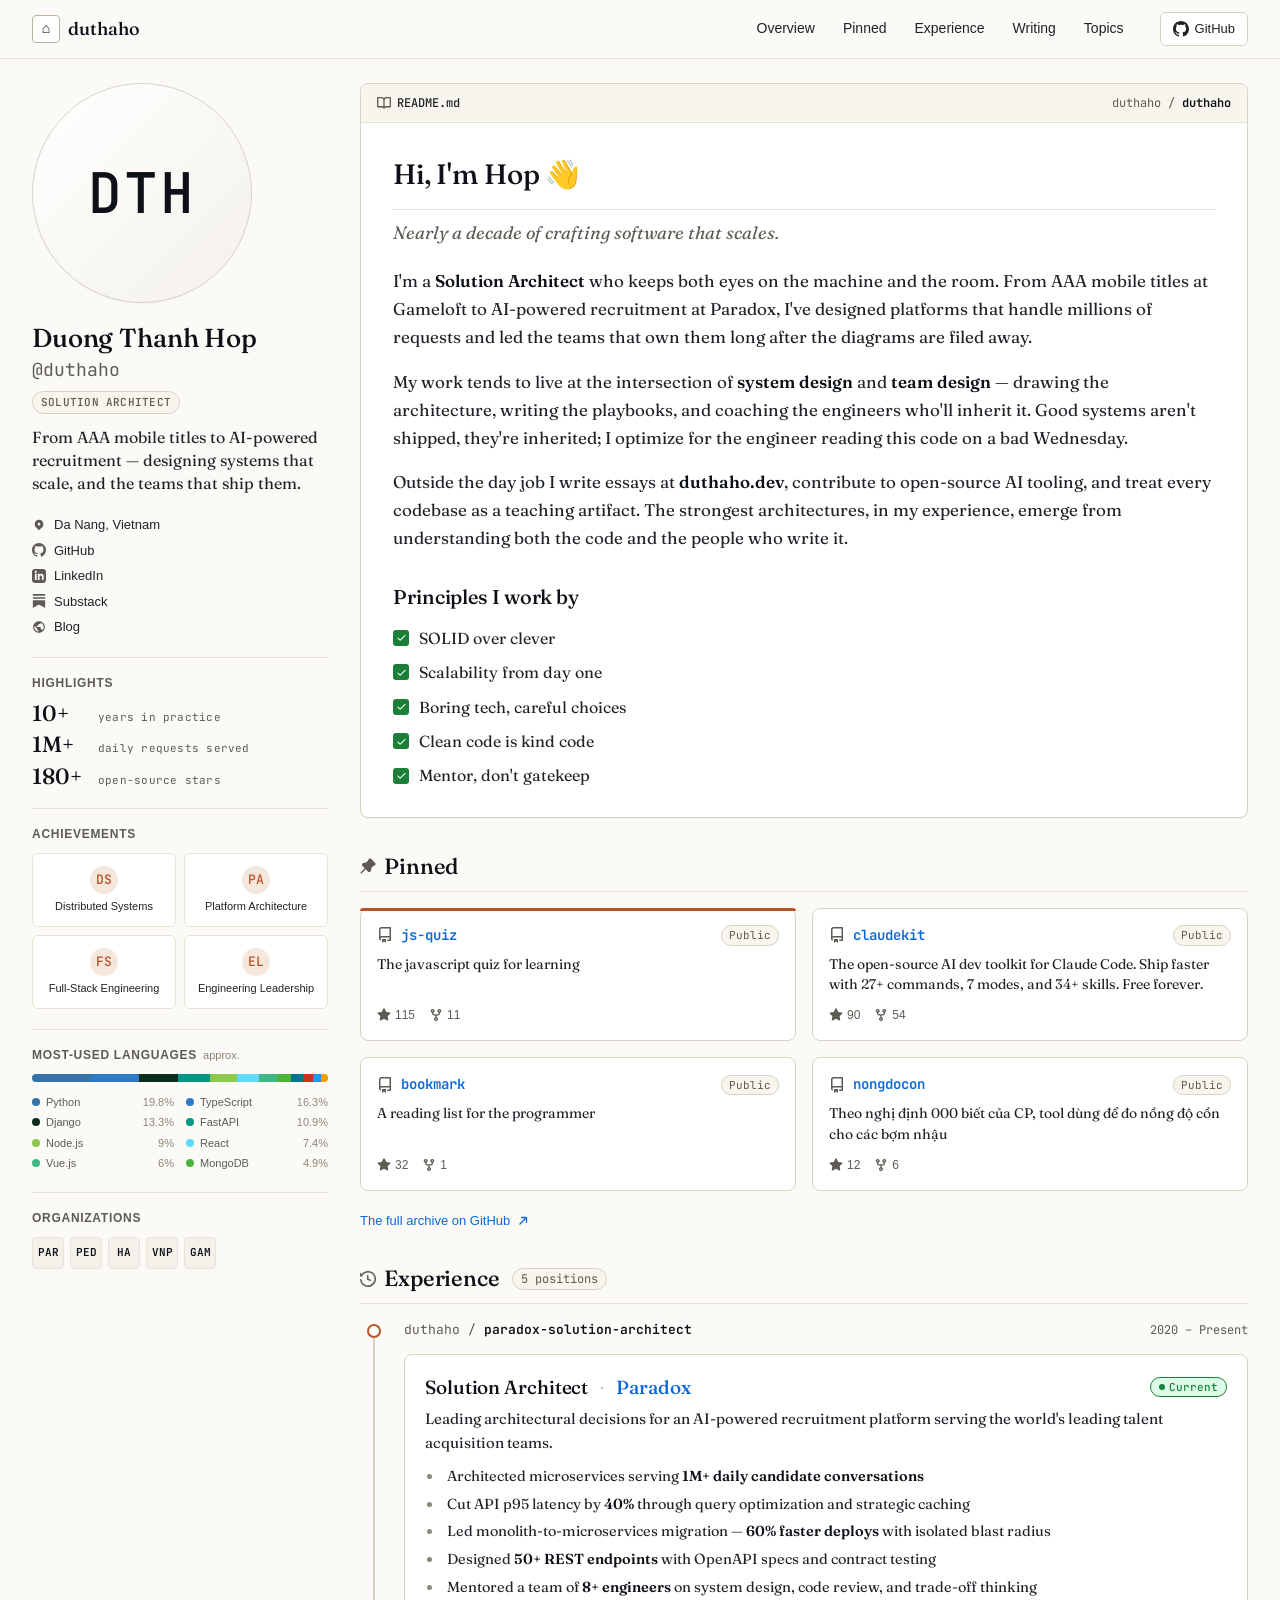
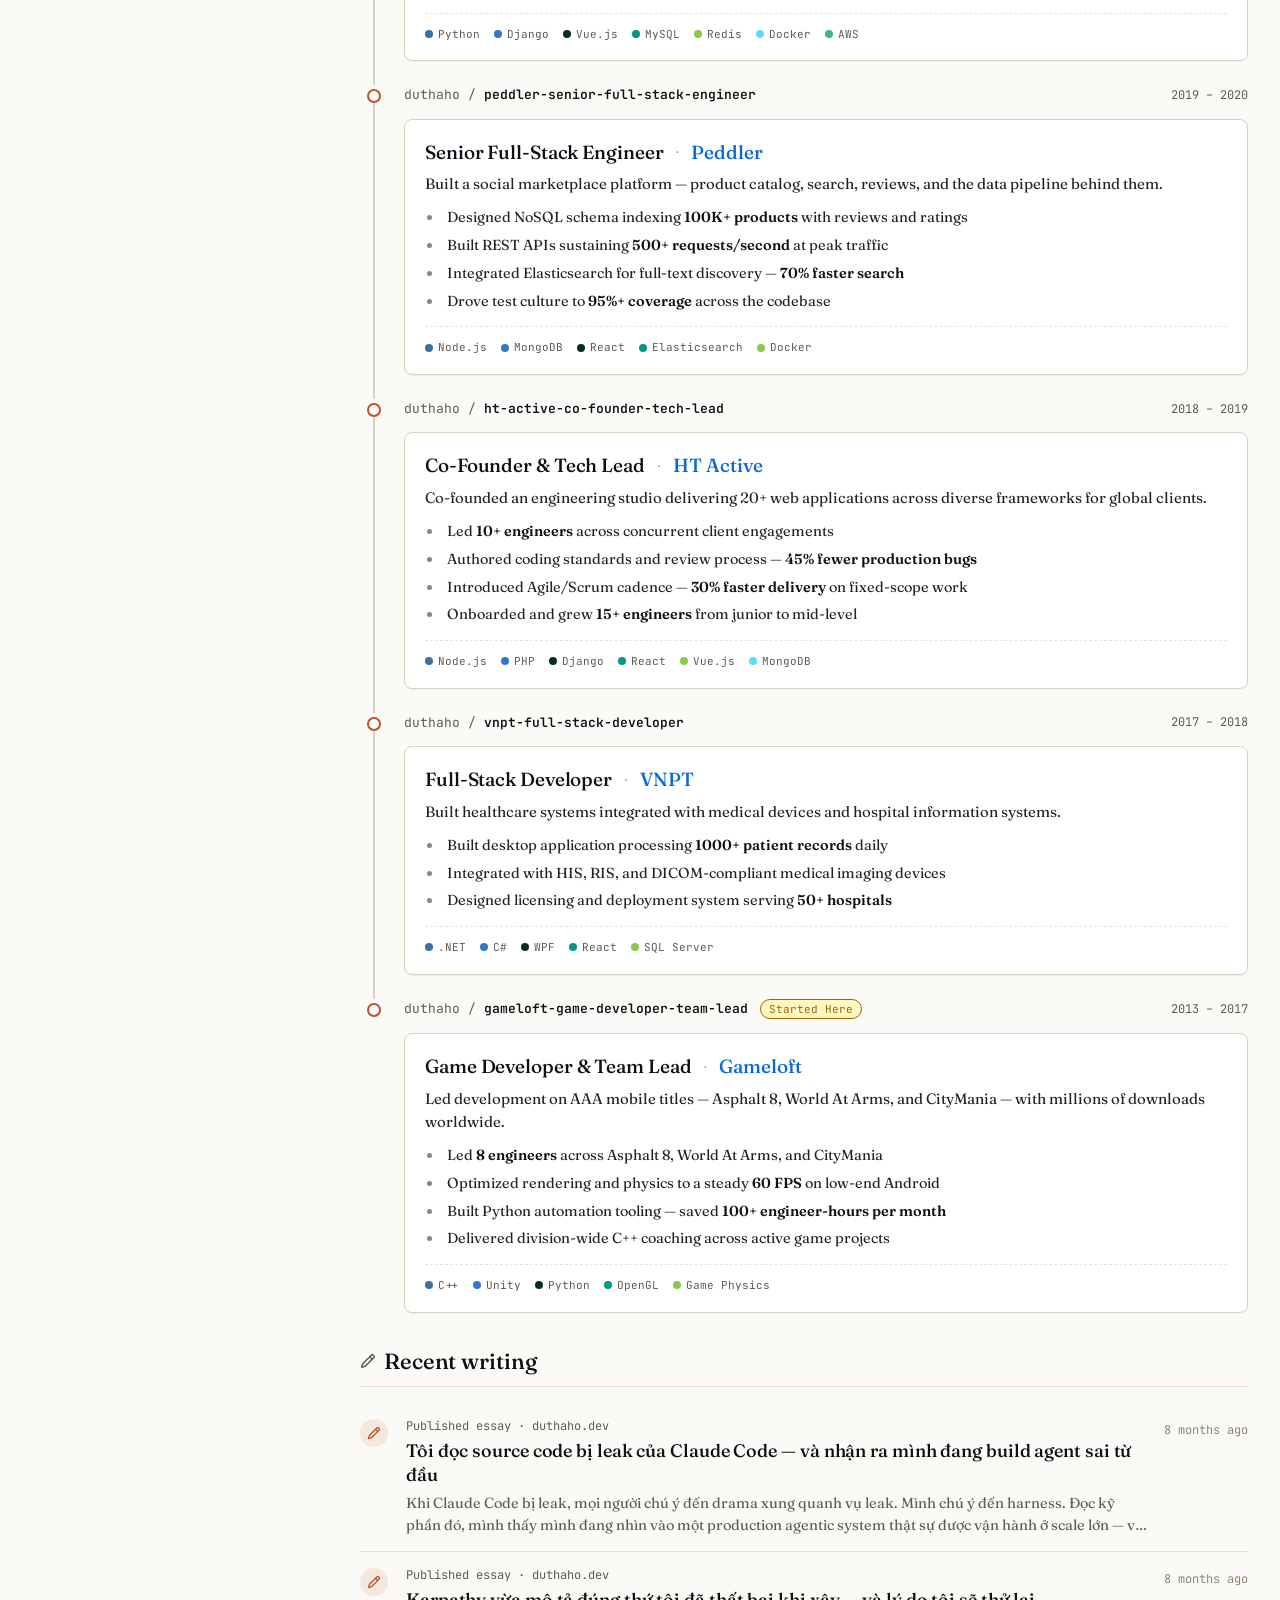
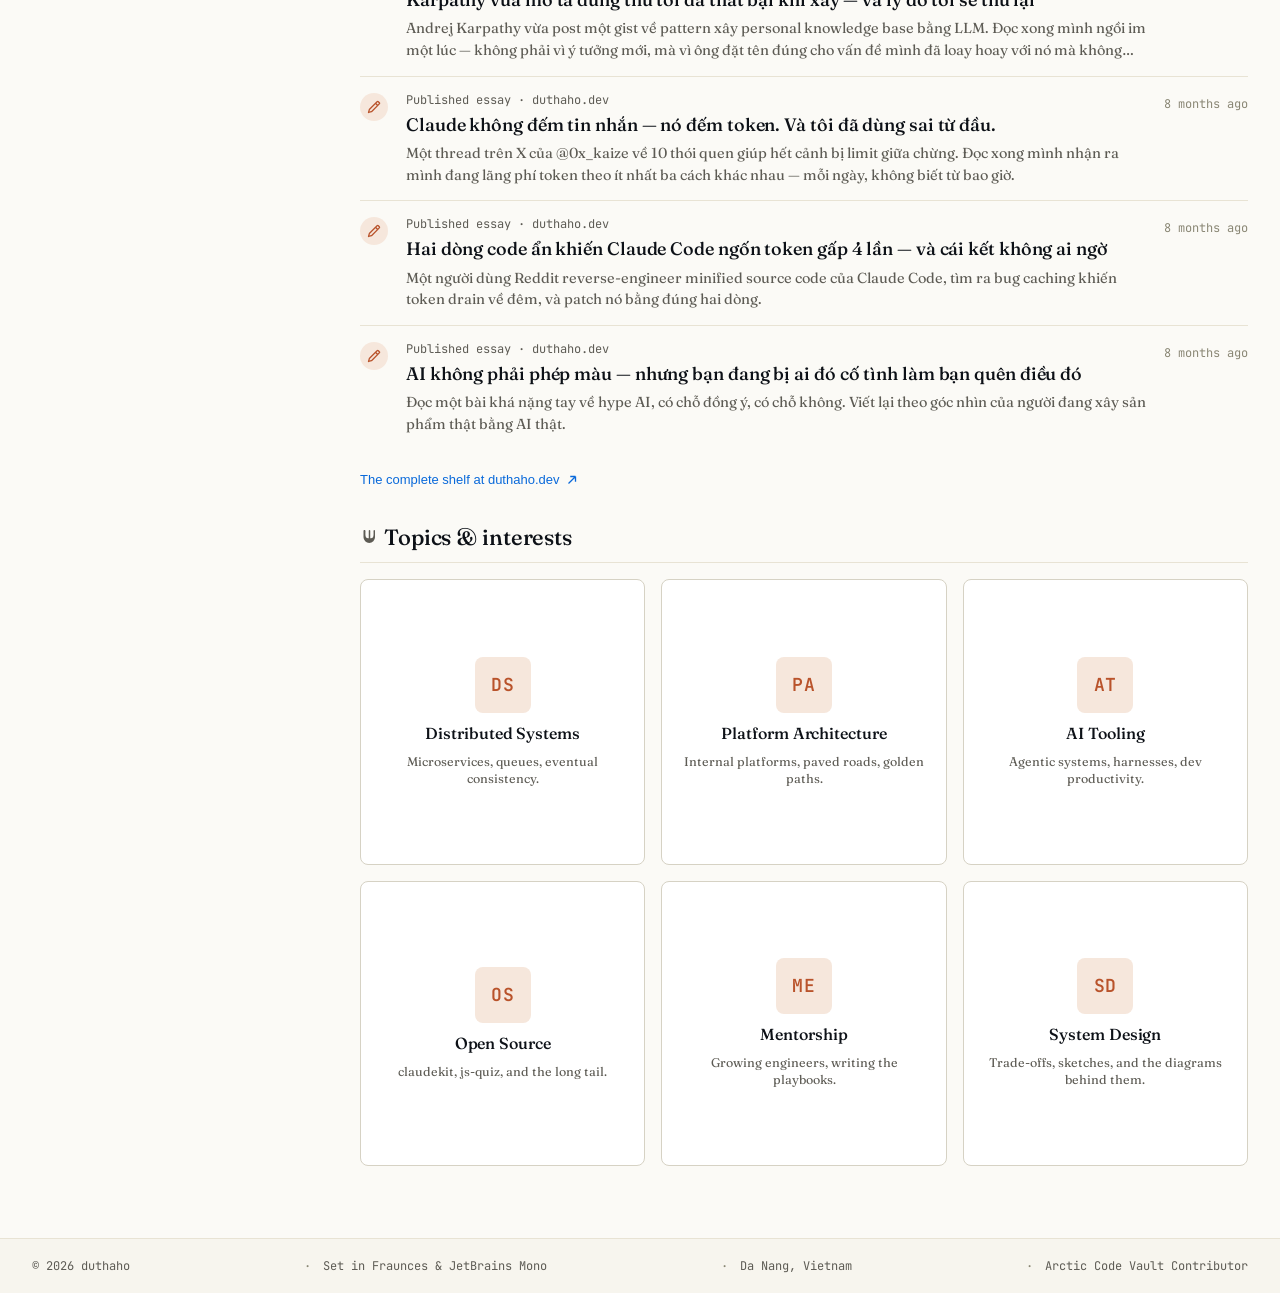
==== index.html @ 47845315 "Refactor code structure for improved readability and maintainability" ====
<!DOCTYPE html>
<html lang="en">
<head>
    <meta charset="utf-8">
    <meta name="viewport" content="width=device-width, initial-scale=1.0">
    <title>duthaho — Solution Architect</title>
    <meta name="description" content="Duong Thanh Hop (@duthaho) — Solution Architect. From AAA mobile titles at Gameloft to AI-powered recruitment at Paradox.">
    <link href="favicon.ico" rel="icon">
    <link rel="stylesheet" href="styles.css">
    <link rel="preconnect" href="https://fonts.googleapis.com">
    <link rel="preconnect" href="https://fonts.gstatic.com" crossorigin>
    <link href="https://fonts.googleapis.com/css2?family=Fraunces:ital,opsz,wght,SOFT@0,9..144,300..900,0..100;1,9..144,300..900,0..100&family=JetBrains+Mono:wght@300;400;500;600&display=swap" rel="stylesheet">
</head>
<body>
    <!-- Skeleton loader -->
    <div id="loading" class="skeleton-loader" aria-hidden="true">
        <div class="skeleton-loader__sidebar">
            <div class="skeleton skeleton--avatar"></div>
            <div class="skeleton skeleton--name"></div>
            <div class="skeleton skeleton--handle"></div>
            <div class="skeleton skeleton--line"></div>
            <div class="skeleton skeleton--line"></div>
            <div class="skeleton skeleton--block"></div>
        </div>
        <div class="skeleton-loader__main">
            <div class="skeleton skeleton--card"></div>
            <div class="skeleton skeleton--grid"></div>
        </div>
    </div>

    <!-- Sticky header -->
    <header class="appbar">
        <div class="appbar__inner">
            <a href="#" class="appbar__brand">
                <span class="appbar__brand-mark">⌂</span>
                <span class="appbar__brand-name">duthaho</span>
            </a>
            <nav class="appbar__nav" aria-label="Primary">
                <a href="#readme">Overview</a>
                <a href="#pinned">Pinned</a>
                <a href="#experience">Experience</a>
                <a href="#writing">Writing</a>
                <a href="#topics">Topics</a>
            </nav>
            <a href="https://github.com/duthaho" target="_blank" rel="noopener" class="appbar__cta">
                <svg viewBox="0 0 24 24" width="16" height="16" aria-hidden="true"><use href="#icon-github"/></svg>
                <span>GitHub</span>
            </a>
        </div>
    </header>

    <!-- Profile layout: sidebar + main -->
    <div class="profile">

        <!-- =========== SIDEBAR =========== -->
        <aside class="profile-sidebar">
            <div class="profile-sidebar__inner">

                <!-- Avatar -->
                <div class="avatar" aria-hidden="true">
                    <span class="avatar__mark">DTH</span>
                </div>

                <!-- Identity -->
                <div class="identity">
                    <h1 class="identity__name" id="identity-name"></h1>
                    <p class="identity__handle" id="identity-handle"></p>
                    <p class="identity__title" id="identity-title"></p>
                    <p class="identity__bio" id="identity-bio"></p>
                </div>

                <!-- Contact list -->
                <ul class="contact" id="sidebar-contact"></ul>

                <!-- Highlights -->
                <section class="sidebar-block">
                    <h2 class="sidebar-block__title">Highlights</h2>
                    <ul class="highlights" id="sidebar-stats"></ul>
                </section>

                <!-- Achievements -->
                <section class="sidebar-block">
                    <h2 class="sidebar-block__title">Achievements</h2>
                    <ul class="achievements" id="sidebar-achievements"></ul>
                </section>

                <!-- Most-used languages -->
                <section class="sidebar-block">
                    <h2 class="sidebar-block__title">Most-used languages <span class="sidebar-block__hint">approx.</span></h2>
                    <div class="lang-bar" id="sidebar-languages"></div>
                </section>

                <!-- Organizations -->
                <section class="sidebar-block">
                    <h2 class="sidebar-block__title">Organizations</h2>
                    <ul class="orgs" id="sidebar-orgs"></ul>
                </section>

            </div>
        </aside>

        <!-- =========== MAIN =========== -->
        <main class="profile-main">

            <!-- Profile README -->
            <section class="readme-card" id="readme">
                <header class="readme-card__head">
                    <span class="readme-card__chip">
                        <svg viewBox="0 0 16 16" width="14" height="14" aria-hidden="true"><use href="#icon-book"/></svg>
                        README.md
                    </span>
                    <span class="readme-card__path">duthaho / <strong>duthaho</strong></span>
                </header>
                <article class="readme-card__body" id="readme-body"></article>
            </section>

            <!-- Pinned -->
            <section class="section" id="pinned">
                <header class="section__head">
                    <h2 class="section__title">
                        <svg viewBox="0 0 16 16" width="16" height="16" aria-hidden="true" class="section__title-glyph"><use href="#icon-pin"/></svg>
                        Pinned
                    </h2>
                </header>
                <div class="pinned-grid" id="pinned-grid"></div>
                <a href="https://github.com/duthaho?tab=repositories" target="_blank" rel="noopener" class="section__more">
                    The full archive on GitHub
                    <svg viewBox="0 0 16 16" width="14" height="14" aria-hidden="true" fill="none" stroke="currentColor" stroke-width="1.5"><path d="M4 12L12 4M12 4H6M12 4V10"/></svg>
                </a>
            </section>

            <!-- Experience -->
            <section class="section" id="experience">
                <header class="section__head">
                    <h2 class="section__title">
                        <svg viewBox="0 0 16 16" width="16" height="16" aria-hidden="true" class="section__title-glyph"><use href="#icon-history"/></svg>
                        Experience
                    </h2>
                    <span class="section__count" id="experience-count"></span>
                </header>
                <ol class="feed" id="experience-feed"></ol>
            </section>

            <!-- Recent writing -->
            <section class="section" id="writing">
                <header class="section__head">
                    <h2 class="section__title">
                        <svg viewBox="0 0 16 16" width="16" height="16" aria-hidden="true" class="section__title-glyph"><use href="#icon-pencil"/></svg>
                        Recent writing
                    </h2>
                </header>
                <ol class="writing-feed" id="writing-feed"></ol>
                <a href="https://duthaho.dev/" target="_blank" rel="noopener" class="section__more">
                    The complete shelf at duthaho.dev
                    <svg viewBox="0 0 16 16" width="14" height="14" aria-hidden="true" fill="none" stroke="currentColor" stroke-width="1.5"><path d="M4 12L12 4M12 4H6M12 4V10"/></svg>
                </a>
            </section>

            <!-- Topics & interests -->
            <section class="section" id="topics">
                <header class="section__head">
                    <h2 class="section__title">
                        <svg viewBox="0 0 16 16" width="16" height="16" aria-hidden="true" class="section__title-glyph"><use href="#icon-leaf"/></svg>
                        Topics &amp; interests
                    </h2>
                </header>
                <div class="topics-grid" id="topics-grid"></div>
            </section>

        </main>
    </div>

    <!-- Footer -->
    <footer class="page-foot">
        <div class="page-foot__inner" id="page-foot"></div>
    </footer>

    <!-- SVG icon set -->
    <svg xmlns="http://www.w3.org/2000/svg" style="display:none">
        <symbol id="icon-github" viewBox="0 0 24 24"><path fill="currentColor" d="M12 0c-6.626 0-12 5.373-12 12 0 5.302 3.438 9.8 8.207 11.387.599.111.793-.261.793-.577v-2.234c-3.338.726-4.033-1.416-4.033-1.416-.546-1.387-1.333-1.756-1.333-1.756-1.089-.745.083-.729.083-.729 1.205.084 1.839 1.237 1.839 1.237 1.07 1.834 2.807 1.304 3.492.997.107-.775.418-1.305.762-1.604-2.665-.305-5.467-1.334-5.467-5.931 0-1.311.469-2.381 1.236-3.221-.124-.303-.535-1.524.117-3.176 0 0 1.008-.322 3.301 1.23.957-.266 1.983-.399 3.003-.404 1.02.005 2.047.138 3.006.404 2.291-1.552 3.297-1.23 3.297-1.23.653 1.653.242 2.874.118 3.176.77.84 1.235 1.911 1.235 3.221 0 4.609-2.807 5.624-5.479 5.921.43.372.823 1.102.823 2.222v3.293c0 .319.192.694.801.576 4.765-1.589 8.199-6.086 8.199-11.386 0-6.627-5.373-12-12-12z"/></symbol>
        <symbol id="icon-linkedin" viewBox="0 0 24 24"><path fill="currentColor" d="M19 0h-14c-2.761 0-5 2.239-5 5v14c0 2.761 2.239 5 5 5h14c2.762 0 5-2.239 5-5v-14c0-2.761-2.238-5-5-5zm-11 19h-3v-11h3v11zm-1.5-12.268c-.966 0-1.75-.79-1.75-1.764s.784-1.764 1.75-1.764 1.75.79 1.75 1.764-.783 1.764-1.75 1.764zm13.5 12.268h-3v-5.604c0-3.368-4-3.113-4 0v5.604h-3v-11h3v1.765c1.396-2.586 7-2.777 7 2.476v6.759z"/></symbol>
        <symbol id="icon-substack" viewBox="0 0 24 24"><path fill="currentColor" d="M22.539 8.242H1.46V5.406h21.08v2.836zM1.46 10.812V24L12 18.11 22.54 24V10.812H1.46zM22.54 0H1.46v2.836h21.08V0z"/></symbol>
        <symbol id="icon-globe" viewBox="0 0 24 24"><path fill="currentColor" d="M12 2C6.48 2 2 6.48 2 12s4.48 10 10 10 10-4.48 10-10S17.52 2 12 2zm-1 17.93c-3.95-.49-7-3.85-7-7.93 0-.62.08-1.21.21-1.79L9 15v1c0 1.1.9 2 2 2v1.93zm6.9-2.54c-.26-.81-1-1.39-1.9-1.39h-1v-3c0-.55-.45-1-1-1H8v-2h2c.55 0 1-.45 1-1V7h2c1.1 0 2-.9 2-2v-.41c2.93 1.19 5 4.06 5 7.41 0 2.08-.8 3.97-2.1 5.39z"/></symbol>
        <symbol id="icon-star" viewBox="0 0 16 16"><path fill="currentColor" d="M8 .25a.75.75 0 0 1 .673.418l1.882 3.815 4.21.612a.75.75 0 0 1 .416 1.279l-3.046 2.97.719 4.192a.751.751 0 0 1-1.088.791L8 12.347l-3.766 1.98a.75.75 0 0 1-1.088-.79l.72-4.194L.818 6.374a.75.75 0 0 1 .416-1.28l4.21-.611L7.327.668A.75.75 0 0 1 8 .25Z"/></symbol>
        <symbol id="icon-fork" viewBox="0 0 16 16"><path fill="currentColor" fill-rule="evenodd" d="M5 5.372v.878c0 .414.336.75.75.75h4.5a.75.75 0 0 0 .75-.75v-.878a2.25 2.25 0 1 1 1.5 0v.878a2.25 2.25 0 0 1-2.25 2.25h-1.5v2.128a2.251 2.251 0 1 1-1.5 0V8.5h-1.5A2.25 2.25 0 0 1 3.5 6.25v-.878a2.25 2.25 0 1 1 1.5 0ZM5 3.25a.75.75 0 1 0-1.5 0 .75.75 0 0 0 1.5 0Zm6.75.75a.75.75 0 1 0 0-1.5.75.75 0 0 0 0 1.5Zm-3 8.75a.75.75 0 1 0-1.5 0 .75.75 0 0 0 1.5 0Z"/></symbol>
        <symbol id="icon-repo" viewBox="0 0 16 16"><path fill="currentColor" fill-rule="evenodd" d="M2 2.5A2.5 2.5 0 0 1 4.5 0h8.75a.75.75 0 0 1 .75.75v12.5a.75.75 0 0 1-.75.75h-2.5a.75.75 0 0 1 0-1.5h1.75v-2h-8a1 1 0 0 0-.714 1.7.75.75 0 1 1-1.072 1.05A2.495 2.495 0 0 1 2 11.5Zm10.5-1h-8a1 1 0 0 0-1 1v6.708A2.486 2.486 0 0 1 4.5 9h8ZM5 12.25a.25.25 0 0 1 .25-.25h3.5a.25.25 0 0 1 .25.25v3.25a.25.25 0 0 1-.4.2l-1.45-1.087a.249.249 0 0 0-.3 0L5.4 15.7a.25.25 0 0 1-.4-.2Z"/></symbol>
        <symbol id="icon-book" viewBox="0 0 16 16"><path fill="currentColor" d="M0 1.75A.75.75 0 0 1 .75 1h4.253c1.227 0 2.317.59 3 1.501A3.743 3.743 0 0 1 11.006 1h4.245a.75.75 0 0 1 .75.75v10.5a.75.75 0 0 1-.75.75h-4.507a2.25 2.25 0 0 0-1.591.659l-.622.621a.75.75 0 0 1-1.06 0l-.622-.621A2.25 2.25 0 0 0 5.258 13H.75a.75.75 0 0 1-.75-.75Zm7.251 10.324.004-5.073-.002-2.253A2.25 2.25 0 0 0 5.003 2.5H1.5v9h3.757a3.75 3.75 0 0 1 1.994.574ZM8.755 4.75l-.004 7.322a3.752 3.752 0 0 1 1.992-.572H14.5v-9h-3.495a2.25 2.25 0 0 0-2.25 2.25Z"/></symbol>
        <symbol id="icon-pin" viewBox="0 0 16 16"><path fill="currentColor" d="m11.294.984 3.722 3.722a1.75 1.75 0 0 1-.504 2.826l-1.327.613a3.089 3.089 0 0 0-1.707 2.084l-.584 2.454c-.317 1.332-1.972 1.8-2.94.832L5.75 11.311 1.78 15.28a.749.749 0 1 1-1.06-1.06l3.969-3.97-2.204-2.204c-.968-.968-.5-2.623.832-2.94l2.454-.584a3.089 3.089 0 0 0 2.084-1.707l.613-1.327a1.75 1.75 0 0 1 2.826-.504Z"/></symbol>
        <symbol id="icon-history" viewBox="0 0 16 16"><path fill="currentColor" d="m.427 1.927 1.215 1.215a8.002 8.002 0 1 1-1.6 5.685.75.75 0 1 1 1.493-.154 6.5 6.5 0 1 0 1.18-4.601L2.6 5.098a.25.25 0 0 1-.177.427H.252a.25.25 0 0 1-.25-.25V2.104a.25.25 0 0 1 .427-.177ZM7.75 4a.75.75 0 0 1 .75.75v2.992l2.028.812a.75.75 0 0 1-.557 1.392l-2.5-1A.751.751 0 0 1 7 8.25v-3.5A.75.75 0 0 1 7.75 4Z"/></symbol>
        <symbol id="icon-pencil" viewBox="0 0 16 16"><path fill="currentColor" d="M11.013 1.427a1.75 1.75 0 0 1 2.474 0l1.086 1.086a1.75 1.75 0 0 1 0 2.474l-8.61 8.61c-.21.21-.47.364-.756.445l-3.251.93a.75.75 0 0 1-.927-.928l.929-3.25c.081-.286.235-.547.445-.756l8.61-8.61Zm.176 4.823L9.75 4.81l-6.286 6.287a.253.253 0 0 0-.064.108l-.558 1.953 1.953-.558a.253.253 0 0 0 .108-.064Zm1.238-3.763a.25.25 0 0 0-.354 0L10.811 3.75l1.439 1.44 1.263-1.263a.25.25 0 0 0 0-.354Z"/></symbol>
        <symbol id="icon-leaf" viewBox="0 0 16 16"><path fill="currentColor" d="M14.064 0h.186C14.664 0 15 .336 15 .75v6.5a5.75 5.75 0 0 1-11.5 0V.75c0-.414.336-.75.75-.75h.186c.6 0 1.07.49 1.05 1.075-.066 1.852-.265 5.295.5 6.07.6.6 1.6 1 2.764 1V.75a.75.75 0 0 1 1.5 0V8.145c1.164 0 2.164-.4 2.764-1 .764-.775.566-4.218.5-6.07A1.045 1.045 0 0 1 14.064 0Z"/></symbol>
        <symbol id="icon-pin-loc" viewBox="0 0 16 16"><path fill="currentColor" d="M11.536 3.464a5 5 0 0 1 0 7.072L8 14.07l-3.536-3.535a5 5 0 1 1 7.072-7.072v.001ZM8 8.5a1.5 1.5 0 1 0 0-3 1.5 1.5 0 0 0 0 3Z"/></symbol>
        <symbol id="icon-mail" viewBox="0 0 16 16"><path fill="currentColor" d="M1.75 2h12.5c.966 0 1.75.784 1.75 1.75v8.5A1.75 1.75 0 0 1 14.25 14H1.75A1.75 1.75 0 0 1 0 12.25v-8.5C0 2.784.784 2 1.75 2ZM1.5 12.251c0 .138.112.25.25.25h12.5a.25.25 0 0 0 .25-.25V5.809L8.38 9.397a.75.75 0 0 1-.76 0L1.5 5.809v6.442Zm13-8.181v-.32a.25.25 0 0 0-.25-.25H1.75a.25.25 0 0 0-.25.25v.32L8 7.88Z"/></symbol>
        <symbol id="icon-link" viewBox="0 0 16 16"><path fill="currentColor" d="m7.775 3.275 1.25-1.25a3.5 3.5 0 1 1 4.95 4.95l-2.5 2.5a3.5 3.5 0 0 1-4.95 0 .751.751 0 0 1 .018-1.042.751.751 0 0 1 1.042-.018 1.998 1.998 0 0 0 2.83 0l2.5-2.5a2.002 2.002 0 0 0-2.83-2.83l-1.25 1.25a.751.751 0 0 1-1.042-.018.751.751 0 0 1-.018-1.042Zm-4.69 9.64a1.998 1.998 0 0 0 2.83 0l1.25-1.25a.751.751 0 0 1 1.042.018.751.751 0 0 1 .018 1.042l-1.25 1.25a3.5 3.5 0 1 1-4.95-4.95l2.5-2.5a3.5 3.5 0 0 1 4.95 0 .751.751 0 0 1-.018 1.042.751.751 0 0 1-1.042.018 1.998 1.998 0 0 0-2.83 0l-2.5 2.5a1.998 1.998 0 0 0 0 2.83Z"/></symbol>
        <symbol id="icon-check" viewBox="0 0 16 16"><path fill="currentColor" d="M13.78 4.22a.75.75 0 0 1 0 1.06l-7.25 7.25a.75.75 0 0 1-1.06 0L2.22 9.28a.751.751 0 0 1 .018-1.042.751.751 0 0 1 1.042-.018L6 10.94l6.72-6.72a.75.75 0 0 1 1.06 0Z"/></symbol>
    </svg>

    <script src="app.js"></script>
</body>
</html>
---- styles.css ----
/* ====================================================================
   duthaho — about page
   GitHub-profile-style refactor (B: inspired homage, light default)
   ==================================================================== */

:root {
    /* Surfaces (warm whites, slightly off the cold GitHub neutral) */
    --bg:           #fbfaf6;
    --bg-elevated:  #ffffff;
    --bg-panel:     #f4f1ea;
    --bg-subtle:    #f7f5ee;

    /* Borders & dividers */
    --border:       #d6d2c4;
    --border-soft:  #e8e3d4;
    --border-firm:  #b8b3a1;

    /* Text */
    --text:         #1f2328;
    --text-strong:  #0d1117;
    --text-muted:   #5d5b54;
    --text-fade:    #8a8775;

    /* Brand / accent */
    --link:         #0969da;
    --link-hover:   #0550ae;
    --accent-warm:  #b9532b;
    --accent-soft:  #f6e7dc;

    /* Status colors */
    --green:        #1a7f37;
    --green-soft:   #dcfce7;
    --amber:        #9a6700;
    --amber-soft:   #fff8c5;

    /* Language palette (deterministic mapping in app.js) */
    --lang-1: #3572A5;  /* Python */
    --lang-2: #3178c6;  /* TypeScript */
    --lang-3: #092e20;  /* Django */
    --lang-4: #009688;  /* FastAPI */
    --lang-5: #8cc84b;  /* Node.js */
    --lang-6: #61dafb;  /* React */
    --lang-7: #41b883;  /* Vue */
    --lang-8: #4DB33D;  /* MongoDB */
    --lang-9: #00758f;  /* MySQL */
    --lang-10: #d82c20; /* Redis */
    --lang-11: #2496ed; /* Docker */
    --lang-12: #ff9900; /* AWS */

    /* Type */
    --font-prose: "Fraunces", "Iowan Old Style", "Charter", Georgia, serif;
    --font-mono:  "JetBrains Mono", ui-monospace, "SF Mono", Menlo, Consolas, monospace;
    --font-ui:    -apple-system, BlinkMacSystemFont, "Segoe UI", "Helvetica Neue", Arial, sans-serif;

    /* Radii / shadows */
    --r-sm: 4px;
    --r:    6px;
    --r-md: 8px;
    --r-lg: 12px;

    --shadow-card: 0 1px 0 rgba(31,35,40,0.04);
    --shadow-hover: 0 4px 16px rgba(31,35,40,0.06);
}

/* -------- Reset / base -------- */

*,*::before,*::after { box-sizing: border-box; }

html, body {
    margin: 0;
    padding: 0;
    background: var(--bg);
    color: var(--text);
    font-family: var(--font-ui);
    font-size: 14px;
    line-height: 1.5;
    -webkit-font-smoothing: antialiased;
    -moz-osx-font-smoothing: grayscale;
    text-rendering: optimizeLegibility;
}

a {
    color: var(--link);
    text-decoration: none;
    transition: color 120ms ease;
}
a:hover { color: var(--link-hover); text-decoration: underline; }

img, svg { display: block; max-width: 100%; }

ul, ol { margin: 0; padding: 0; list-style: none; }

h1, h2, h3, h4 {
    font-family: var(--font-prose);
    font-weight: 500;
    color: var(--text-strong);
    margin: 0;
    letter-spacing: -0.005em;
}

p { margin: 0 0 12px; }
p:last-child { margin-bottom: 0; }

strong { font-weight: 600; color: var(--text-strong); }

code, kbd, samp { font-family: var(--font-mono); }

::selection { background: var(--accent-soft); color: var(--text-strong); }

/* -------- Skeleton loader -------- */

.skeleton-loader {
    position: fixed;
    inset: 0;
    background: var(--bg);
    z-index: 100;
    display: grid;
    grid-template-columns: 320px 1fr;
    gap: 32px;
    padding: 80px 32px 32px;
    max-width: 1280px;
    margin: 0 auto;
    transition: opacity 400ms ease;
}
.skeleton-loader--hidden { opacity: 0; pointer-events: none; }
.skeleton-loader__sidebar, .skeleton-loader__main { display: flex; flex-direction: column; gap: 16px; }

.skeleton {
    background: linear-gradient(90deg, var(--bg-panel) 0%, var(--bg-subtle) 50%, var(--bg-panel) 100%);
    background-size: 200% 100%;
    animation: shimmer 1.4s linear infinite;
    border-radius: var(--r);
}
@keyframes shimmer {
    0%   { background-position: 200% 0; }
    100% { background-position: -200% 0; }
}
.skeleton--avatar { width: 220px; height: 220px; border-radius: 50%; }
.skeleton--name   { height: 28px; width: 70%; }
.skeleton--handle { height: 18px; width: 45%; }
.skeleton--line   { height: 14px; width: 90%; }
.skeleton--block  { height: 200px; }
.skeleton--card   { height: 320px; }
.skeleton--grid   { height: 600px; }

@media (max-width: 960px) {
    .skeleton-loader { grid-template-columns: 1fr; }
    .skeleton--avatar { width: 96px; height: 96px; }
}

/* -------- App bar (sticky header) -------- */

.appbar {
    position: sticky;
    top: 0;
    z-index: 50;
    background: rgba(251, 250, 246, 0.86);
    backdrop-filter: saturate(160%) blur(12px);
    -webkit-backdrop-filter: saturate(160%) blur(12px);
    border-bottom: 1px solid var(--border-soft);
}
.appbar__inner {
    max-width: 1280px;
    margin: 0 auto;
    padding: 12px 32px;
    display: flex;
    align-items: center;
    gap: 24px;
}
.appbar__brand {
    display: inline-flex;
    align-items: center;
    gap: 8px;
    color: var(--text-strong);
    font-family: var(--font-prose);
    font-size: 18px;
    font-weight: 500;
}
.appbar__brand:hover { color: var(--text-strong); text-decoration: none; }
.appbar__brand-mark {
    display: inline-flex;
    align-items: center;
    justify-content: center;
    width: 28px;
    height: 28px;
    border: 1px solid var(--border-firm);
    border-radius: var(--r-sm);
    font-size: 14px;
    background: var(--bg-elevated);
}
.appbar__nav {
    display: flex;
    gap: 4px;
    margin-left: auto;
}
.appbar__nav a {
    color: var(--text);
    font-family: var(--font-ui);
    font-size: 14px;
    padding: 6px 12px;
    border-radius: var(--r);
    transition: background 120ms ease;
}
.appbar__nav a:hover {
    background: var(--bg-panel);
    color: var(--text-strong);
    text-decoration: none;
}
.appbar__cta {
    display: inline-flex;
    align-items: center;
    gap: 6px;
    padding: 6px 12px;
    border: 1px solid var(--border);
    border-radius: var(--r);
    background: var(--bg-elevated);
    color: var(--text);
    font-family: var(--font-ui);
    font-size: 13px;
    font-weight: 500;
}
.appbar__cta:hover {
    background: var(--bg-panel);
    color: var(--text-strong);
    text-decoration: none;
    border-color: var(--border-firm);
}

@media (max-width: 720px) {
    .appbar__inner { padding: 10px 16px; gap: 12px; }
    .appbar__nav { display: none; }
}

/* -------- Profile layout -------- */

.profile {
    max-width: 1280px;
    margin: 0 auto;
    padding: 24px 32px 48px;
    display: grid;
    grid-template-columns: 296px 1fr;
    gap: 32px;
    align-items: start;
}

@media (max-width: 960px) {
    .profile {
        grid-template-columns: 1fr;
        padding: 16px 16px 32px;
        gap: 24px;
    }
}

/* -------- Sidebar -------- */

.profile-sidebar { position: relative; }
.profile-sidebar__inner {
    position: sticky;
    top: 80px;
    display: flex;
    flex-direction: column;
    gap: 20px;
}

@media (max-width: 960px) {
    .profile-sidebar__inner { position: static; }
}

/* Avatar */
.avatar {
    width: 220px;
    height: 220px;
    max-width: 100%;
    border-radius: 50%;
    border: 1px solid var(--border);
    background: linear-gradient(135deg, var(--bg-elevated) 0%, var(--bg-panel) 100%);
    display: flex;
    align-items: center;
    justify-content: center;
    box-shadow: var(--shadow-card);
    overflow: hidden;
}
.avatar__mark {
    font-family: var(--font-mono);
    font-weight: 500;
    font-size: 56px;
    letter-spacing: 0.04em;
    color: var(--text-strong);
}

@media (max-width: 960px) {
    .avatar { width: 96px; height: 96px; }
    .avatar__mark { font-size: 26px; }
}

/* Identity block */
.identity { display: flex; flex-direction: column; gap: 4px; }
.identity__name {
    font-size: 26px;
    font-weight: 500;
    line-height: 1.2;
}
.identity__handle {
    font-family: var(--font-mono);
    color: var(--text-muted);
    font-size: 18px;
    margin: 0;
    line-height: 1.3;
}
.identity__title {
    display: inline-flex;
    align-self: flex-start;
    margin: 6px 0 0;
    padding: 2px 8px;
    border: 1px solid var(--border);
    border-radius: 999px;
    font-family: var(--font-mono);
    font-size: 11px;
    font-weight: 500;
    color: var(--text-muted);
    background: var(--bg-subtle);
    letter-spacing: 0.02em;
    text-transform: uppercase;
}
.identity__bio {
    font-family: var(--font-prose);
    font-size: 16px;
    line-height: 1.45;
    color: var(--text);
    margin: 8px 0 0;
}

/* Contact list */
.contact { display: flex; flex-direction: column; gap: 6px; }
.contact__row {
    display: flex;
    align-items: center;
    gap: 8px;
    font-size: 13px;
    color: var(--text);
}
.contact__row svg {
    flex-shrink: 0;
    color: var(--text-muted);
}
.contact__row a { color: var(--text); }
.contact__row a:hover { color: var(--link); }

/* Sidebar block (Highlights / Achievements / Languages / Orgs) */
.sidebar-block { padding-top: 16px; border-top: 1px solid var(--border-soft); }
.sidebar-block__title {
    font-family: var(--font-ui);
    font-size: 12px;
    font-weight: 600;
    text-transform: uppercase;
    letter-spacing: 0.06em;
    color: var(--text-muted);
    margin: 0 0 10px;
    display: flex;
    align-items: baseline;
    gap: 6px;
}
.sidebar-block__hint {
    font-weight: 400;
    text-transform: none;
    letter-spacing: 0;
    color: var(--text-fade);
    font-size: 11px;
}

/* Highlights */
.highlights { display: flex; flex-direction: column; gap: 8px; }
.highlight {
    display: flex;
    align-items: baseline;
    gap: 10px;
}
.highlight__value {
    font-family: var(--font-prose);
    font-size: 22px;
    font-weight: 500;
    color: var(--text-strong);
    min-width: 56px;
    line-height: 1;
}
.highlight__label {
    font-family: var(--font-mono);
    font-size: 11px;
    color: var(--text-muted);
    letter-spacing: 0.02em;
}

/* Achievements */
.achievements {
    display: grid;
    grid-template-columns: 1fr 1fr;
    gap: 8px;
}
.achievement {
    display: flex;
    flex-direction: column;
    align-items: center;
    text-align: center;
    gap: 6px;
    padding: 12px 8px;
    border: 1px solid var(--border-soft);
    border-radius: var(--r);
    background: var(--bg-elevated);
}
.achievement__glyph {
    width: 28px;
    height: 28px;
    border-radius: 50%;
    background: var(--accent-soft);
    color: var(--accent-warm);
    display: flex;
    align-items: center;
    justify-content: center;
    font-family: var(--font-mono);
    font-weight: 500;
    font-size: 13px;
}
.achievement__name {
    font-size: 11px;
    font-weight: 500;
    color: var(--text);
    line-height: 1.25;
}

/* Language bar */
.lang-bar { display: flex; flex-direction: column; gap: 12px; }
.lang-bar__strip {
    display: flex;
    height: 8px;
    border-radius: 999px;
    overflow: hidden;
    background: var(--border-soft);
}
.lang-bar__strip > span { display: block; height: 100%; }
.lang-bar__legend {
    display: grid;
    grid-template-columns: 1fr 1fr;
    column-gap: 12px;
    row-gap: 4px;
    font-family: var(--font-ui);
    font-size: 11px;
    color: var(--text-muted);
}
.lang-bar__legend li { display: flex; align-items: center; gap: 6px; }
.lang-bar__dot {
    display: inline-block;
    width: 8px;
    height: 8px;
    border-radius: 50%;
    flex-shrink: 0;
}
.lang-bar__pct { color: var(--text-fade); margin-left: auto; }

/* Organizations */
.orgs {
    display: flex;
    flex-wrap: wrap;
    gap: 6px;
}
.org {
    width: 32px;
    height: 32px;
    border-radius: var(--r-sm);
    background: var(--bg-panel);
    border: 1px solid var(--border-soft);
    display: flex;
    align-items: center;
    justify-content: center;
    font-family: var(--font-mono);
    font-size: 11px;
    font-weight: 600;
    color: var(--text-strong);
    cursor: default;
    position: relative;
    transition: border-color 120ms ease, transform 120ms ease;
}
.org:hover {
    border-color: var(--border-firm);
    transform: translateY(-1px);
}
.org[data-tooltip]:hover::after {
    content: attr(data-tooltip);
    position: absolute;
    bottom: calc(100% + 6px);
    left: 50%;
    transform: translateX(-50%);
    background: var(--text-strong);
    color: var(--bg);
    font-family: var(--font-ui);
    font-size: 11px;
    font-weight: 400;
    white-space: nowrap;
    padding: 4px 8px;
    border-radius: var(--r-sm);
    pointer-events: none;
    z-index: 10;
}

/* -------- Main column -------- */

.profile-main {
    display: flex;
    flex-direction: column;
    gap: 32px;
    min-width: 0;
}

/* README card */
.readme-card {
    border: 1px solid var(--border);
    border-radius: var(--r-md);
    background: var(--bg-elevated);
    overflow: hidden;
    box-shadow: var(--shadow-card);
}
.readme-card__head {
    padding: 10px 16px;
    background: var(--bg-subtle);
    border-bottom: 1px solid var(--border-soft);
    display: flex;
    align-items: center;
    justify-content: space-between;
    gap: 12px;
    flex-wrap: wrap;
}
.readme-card__chip {
    display: inline-flex;
    align-items: center;
    gap: 6px;
    font-family: var(--font-mono);
    font-size: 12px;
    color: var(--text);
    font-weight: 500;
}
.readme-card__chip svg { color: var(--text-muted); }
.readme-card__path {
    font-family: var(--font-mono);
    font-size: 12px;
    color: var(--text-muted);
}
.readme-card__path strong { color: var(--text-strong); font-weight: 600; }
.readme-card__body {
    padding: 28px 32px;
    font-family: var(--font-prose);
    font-size: 17px;
    line-height: 1.65;
    color: var(--text);
}
.readme-card__body h2 {
    font-family: var(--font-prose);
    font-size: 28px;
    font-weight: 500;
    margin: 0 0 8px;
    border-bottom: 1px solid var(--border-soft);
    padding-bottom: 12px;
}
.readme-card__body h3 {
    font-family: var(--font-prose);
    font-size: 20px;
    font-weight: 500;
    margin: 28px 0 12px;
    color: var(--text-strong);
}
.readme-card__body p { margin: 0 0 16px; }
.readme-card__body p:last-child { margin-bottom: 0; }
.readme-card__lede {
    font-style: italic;
    color: var(--text-muted);
    font-size: 18px;
    margin-bottom: 20px !important;
}
.readme-card__body strong { color: var(--text-strong); }

/* Markdown task list */
.task-list { display: flex; flex-direction: column; gap: 8px; margin-top: 8px; }
.task-list li {
    display: flex;
    align-items: center;
    gap: 10px;
    font-family: var(--font-prose);
    font-size: 16px;
    color: var(--text);
}
.task-list__check {
    flex-shrink: 0;
    width: 16px;
    height: 16px;
    border-radius: 3px;
    background: var(--green);
    color: var(--bg-elevated);
    display: flex;
    align-items: center;
    justify-content: center;
}

@media (max-width: 720px) {
    .readme-card__body { padding: 20px; font-size: 16px; }
    .readme-card__body h2 { font-size: 24px; }
}

/* Section heading (Pinned, Experience, Writing, Topics) */
.section { display: flex; flex-direction: column; gap: 16px; }
.section__head {
    display: flex;
    align-items: center;
    gap: 12px;
    padding-bottom: 8px;
    border-bottom: 1px solid var(--border-soft);
}
.section__title {
    display: inline-flex;
    align-items: center;
    gap: 8px;
    font-family: var(--font-prose);
    font-size: 22px;
    font-weight: 500;
    color: var(--text-strong);
}
.section__title-glyph { color: var(--text-muted); }
.section__count {
    font-family: var(--font-mono);
    font-size: 12px;
    padding: 1px 8px;
    border: 1px solid var(--border);
    border-radius: 999px;
    color: var(--text-muted);
    background: var(--bg-subtle);
}
.section__more {
    align-self: flex-start;
    display: inline-flex;
    align-items: center;
    gap: 6px;
    margin-top: 4px;
    font-family: var(--font-ui);
    font-size: 13px;
    color: var(--link);
    font-weight: 500;
}

/* -------- Pinned grid -------- */

.pinned-grid {
    display: grid;
    grid-template-columns: 1fr 1fr;
    gap: 16px;
}

@media (max-width: 720px) {
    .pinned-grid { grid-template-columns: 1fr; }
}

.repo-card {
    display: flex;
    flex-direction: column;
    gap: 8px;
    padding: 16px;
    border: 1px solid var(--border);
    border-radius: var(--r-md);
    background: var(--bg-elevated);
    transition: border-color 120ms ease, box-shadow 120ms ease, transform 120ms ease;
    position: relative;
}
.repo-card:hover {
    border-color: var(--border-firm);
    box-shadow: var(--shadow-hover);
    transform: translateY(-1px);
}
.repo-card--featured::before {
    content: '';
    position: absolute;
    inset: -1px -1px auto -1px;
    height: 3px;
    background: var(--accent-warm);
    border-radius: var(--r-md) var(--r-md) 0 0;
}
.repo-card__head {
    display: flex;
    align-items: center;
    gap: 8px;
}
.repo-card__icon { color: var(--text-muted); flex-shrink: 0; }
.repo-card__name {
    font-family: var(--font-mono);
    font-size: 14px;
    font-weight: 600;
    color: var(--link);
}
.repo-card__name:hover { color: var(--link-hover); }
.repo-card__chip {
    margin-left: auto;
    font-family: var(--font-mono);
    font-size: 11px;
    padding: 1px 7px;
    border: 1px solid var(--border);
    border-radius: 999px;
    color: var(--text-muted);
    background: var(--bg-subtle);
}
.repo-card__desc {
    font-family: var(--font-prose);
    font-size: 14px;
    color: var(--text);
    margin: 0;
    line-height: 1.45;
    display: -webkit-box;
    -webkit-line-clamp: 3;
    -webkit-box-orient: vertical;
    overflow: hidden;
}
.repo-card__meta {
    display: flex;
    flex-wrap: wrap;
    align-items: center;
    gap: 14px;
    margin-top: auto;
    padding-top: 4px;
    font-family: var(--font-ui);
    font-size: 12px;
    color: var(--text-muted);
}
.repo-card__meta-item { display: inline-flex; align-items: center; gap: 4px; }
.repo-card__meta-item svg { width: 14px; height: 14px; }

/* -------- Experience feed (timeline) -------- */

.feed {
    display: flex;
    flex-direction: column;
    gap: 0;
    position: relative;
}
.feed__item {
    display: grid;
    grid-template-columns: 28px 1fr;
    column-gap: 16px;
    padding-bottom: 24px;
    position: relative;
}
.feed__item:last-child { padding-bottom: 0; }

.feed__rail {
    position: relative;
    display: flex;
    justify-content: center;
}
.feed__dot {
    width: 14px;
    height: 14px;
    border-radius: 50%;
    background: var(--bg-elevated);
    border: 2px solid var(--accent-warm);
    margin-top: 4px;
    position: relative;
    z-index: 2;
}
.feed__line {
    position: absolute;
    top: 18px;
    left: 50%;
    transform: translateX(-50%);
    width: 2px;
    bottom: -24px;
    background: var(--border);
    z-index: 1;
}
.feed__item:last-child .feed__line { display: none; }

.feed__head {
    display: flex;
    align-items: center;
    flex-wrap: wrap;
    gap: 8px 12px;
    margin-bottom: 8px;
    padding-bottom: 6px;
}
.feed__path {
    font-family: var(--font-mono);
    font-size: 13px;
    color: var(--text-muted);
}
.feed__path strong { color: var(--text-strong); font-weight: 600; }
.feed__period {
    margin-left: auto;
    font-family: var(--font-mono);
    font-size: 12px;
    color: var(--text-muted);
}
.feed__badge {
    font-family: var(--font-mono);
    font-size: 11px;
    padding: 1px 8px;
    border: 1px solid var(--amber);
    color: var(--amber);
    background: var(--amber-soft);
    border-radius: 999px;
}

.feed__card {
    border: 1px solid var(--border);
    border-radius: var(--r-md);
    background: var(--bg-elevated);
    padding: 18px 20px;
    box-shadow: var(--shadow-card);
}
.feed__card-head {
    display: flex;
    align-items: center;
    flex-wrap: wrap;
    gap: 8px 12px;
    margin-bottom: 6px;
}
.feed__role {
    font-family: var(--font-prose);
    font-size: 19px;
    font-weight: 500;
    color: var(--text-strong);
    margin: 0;
}
.feed__company {
    font-family: var(--font-prose);
    font-size: 19px;
    font-weight: 500;
    color: var(--link);
}
.feed__company:hover { color: var(--link-hover); }
.feed__sep { color: var(--text-fade); }
.feed__status {
    margin-left: auto;
    display: inline-flex;
    align-items: center;
    gap: 4px;
    font-family: var(--font-mono);
    font-size: 11px;
    padding: 1px 8px;
    border: 1px solid var(--green);
    color: var(--green);
    background: var(--green-soft);
    border-radius: 999px;
    font-weight: 500;
}
.feed__status::before {
    content: '';
    width: 6px;
    height: 6px;
    border-radius: 50%;
    background: var(--green);
}
.feed__summary {
    font-family: var(--font-prose);
    font-size: 15px;
    line-height: 1.55;
    color: var(--text);
    margin: 0 0 12px;
}
.feed__summary strong { color: var(--text-strong); }
.feed__bullets {
    display: flex;
    flex-direction: column;
    gap: 6px;
    margin: 12px 0;
    padding-left: 18px;
    list-style: disc;
}
.feed__bullets li {
    font-family: var(--font-prose);
    font-size: 14.5px;
    line-height: 1.5;
    color: var(--text);
    list-style: disc;
    padding-left: 4px;
}
.feed__bullets li::marker { color: var(--text-fade); }
.feed__bullets li strong { color: var(--text-strong); }

.feed__stack {
    display: flex;
    flex-wrap: wrap;
    gap: 6px 14px;
    margin-top: 14px;
    padding-top: 12px;
    border-top: 1px dashed var(--border-soft);
    font-family: var(--font-mono);
    font-size: 11px;
    color: var(--text-muted);
}
.feed__stack li { display: inline-flex; align-items: center; gap: 5px; }
.feed__lang-dot {
    display: inline-block;
    width: 8px;
    height: 8px;
    border-radius: 50%;
}

@media (max-width: 720px) {
    .feed__item { grid-template-columns: 20px 1fr; column-gap: 10px; }
    .feed__card { padding: 14px 16px; }
    .feed__period { width: 100%; margin-left: 0; }
    .feed__head { padding-bottom: 4px; }
}

/* -------- Writing feed -------- */

.writing-feed { display: flex; flex-direction: column; }
.writing-feed__item {
    display: grid;
    grid-template-columns: 32px 1fr auto;
    gap: 14px;
    padding: 14px 0;
    border-bottom: 1px solid var(--border-soft);
}
.writing-feed__item:last-child { border-bottom: none; }
.writing-feed__icon {
    width: 28px;
    height: 28px;
    border-radius: 50%;
    background: var(--accent-soft);
    color: var(--accent-warm);
    display: flex;
    align-items: center;
    justify-content: center;
    margin-top: 2px;
    flex-shrink: 0;
}
.writing-feed__body { min-width: 0; }
.writing-feed__meta {
    font-family: var(--font-mono);
    font-size: 12px;
    color: var(--text-muted);
    margin-bottom: 4px;
}
.writing-feed__title {
    font-family: var(--font-prose);
    font-size: 18px;
    font-weight: 500;
    line-height: 1.35;
    color: var(--text-strong);
    margin: 0 0 6px;
}
.writing-feed__title a { color: inherit; }
.writing-feed__title a:hover { color: var(--link); }
.writing-feed__excerpt {
    font-family: var(--font-prose);
    font-size: 14.5px;
    line-height: 1.5;
    color: var(--text-muted);
    margin: 0;
    display: -webkit-box;
    -webkit-line-clamp: 2;
    -webkit-box-orient: vertical;
    overflow: hidden;
}
.writing-feed__date {
    font-family: var(--font-mono);
    font-size: 12px;
    color: var(--text-fade);
    white-space: nowrap;
    align-self: start;
    margin-top: 4px;
}

@media (max-width: 720px) {
    .writing-feed__item { grid-template-columns: 28px 1fr; }
    .writing-feed__date { grid-column: 2; margin-top: 2px; }
}

/* -------- Topics grid -------- */

.topics-grid {
    display: grid;
    grid-template-columns: repeat(3, 1fr);
    gap: 16px;
}
.topic {
    display: flex;
    flex-direction: column;
    align-items: center;
    justify-content: center;
    gap: 10px;
    padding: 24px 16px;
    border: 1px solid var(--border);
    border-radius: var(--r-md);
    background: var(--bg-elevated);
    text-align: center;
    transition: border-color 120ms ease, transform 120ms ease, box-shadow 120ms ease;
    aspect-ratio: 1 / 1;
}
.topic:hover {
    border-color: var(--border-firm);
    transform: translateY(-2px);
    box-shadow: var(--shadow-hover);
}
.topic__glyph {
    width: 56px;
    height: 56px;
    border-radius: var(--r-md);
    background: var(--accent-soft);
    color: var(--accent-warm);
    display: flex;
    align-items: center;
    justify-content: center;
    font-family: var(--font-mono);
    font-weight: 600;
    font-size: 18px;
    letter-spacing: 0.04em;
}
.topic__name {
    font-family: var(--font-prose);
    font-size: 16px;
    font-weight: 500;
    color: var(--text-strong);
    margin: 0;
    line-height: 1.25;
}
.topic__summary {
    font-family: var(--font-prose);
    font-size: 12.5px;
    line-height: 1.4;
    color: var(--text-muted);
    margin: 0;
}

@media (max-width: 720px) {
    .topics-grid { grid-template-columns: repeat(2, 1fr); }
}
@media (max-width: 480px) {
    .topics-grid { grid-template-columns: 1fr; }
    .topic { aspect-ratio: auto; padding: 20px 16px; }
}

/* -------- Footer -------- */

.page-foot {
    margin-top: 24px;
    border-top: 1px solid var(--border-soft);
    background: var(--bg-subtle);
}
.page-foot__inner {
    max-width: 1280px;
    margin: 0 auto;
    padding: 18px 32px;
    display: flex;
    flex-wrap: wrap;
    justify-content: space-between;
    gap: 12px;
    font-family: var(--font-mono);
    font-size: 12px;
    color: var(--text-muted);
}
.page-foot__inner span + span::before {
    content: '·';
    margin-right: 12px;
    color: var(--text-fade);
}

@media (max-width: 720px) {
    .page-foot__inner { padding: 16px; }
    .page-foot__inner span + span::before { display: none; }
}

/* -------- Reduced motion -------- */
@media (prefers-reduced-motion: reduce) {
    *, *::before, *::after {
        animation-duration: 0ms !important;
        transition-duration: 0ms !important;
    }
}
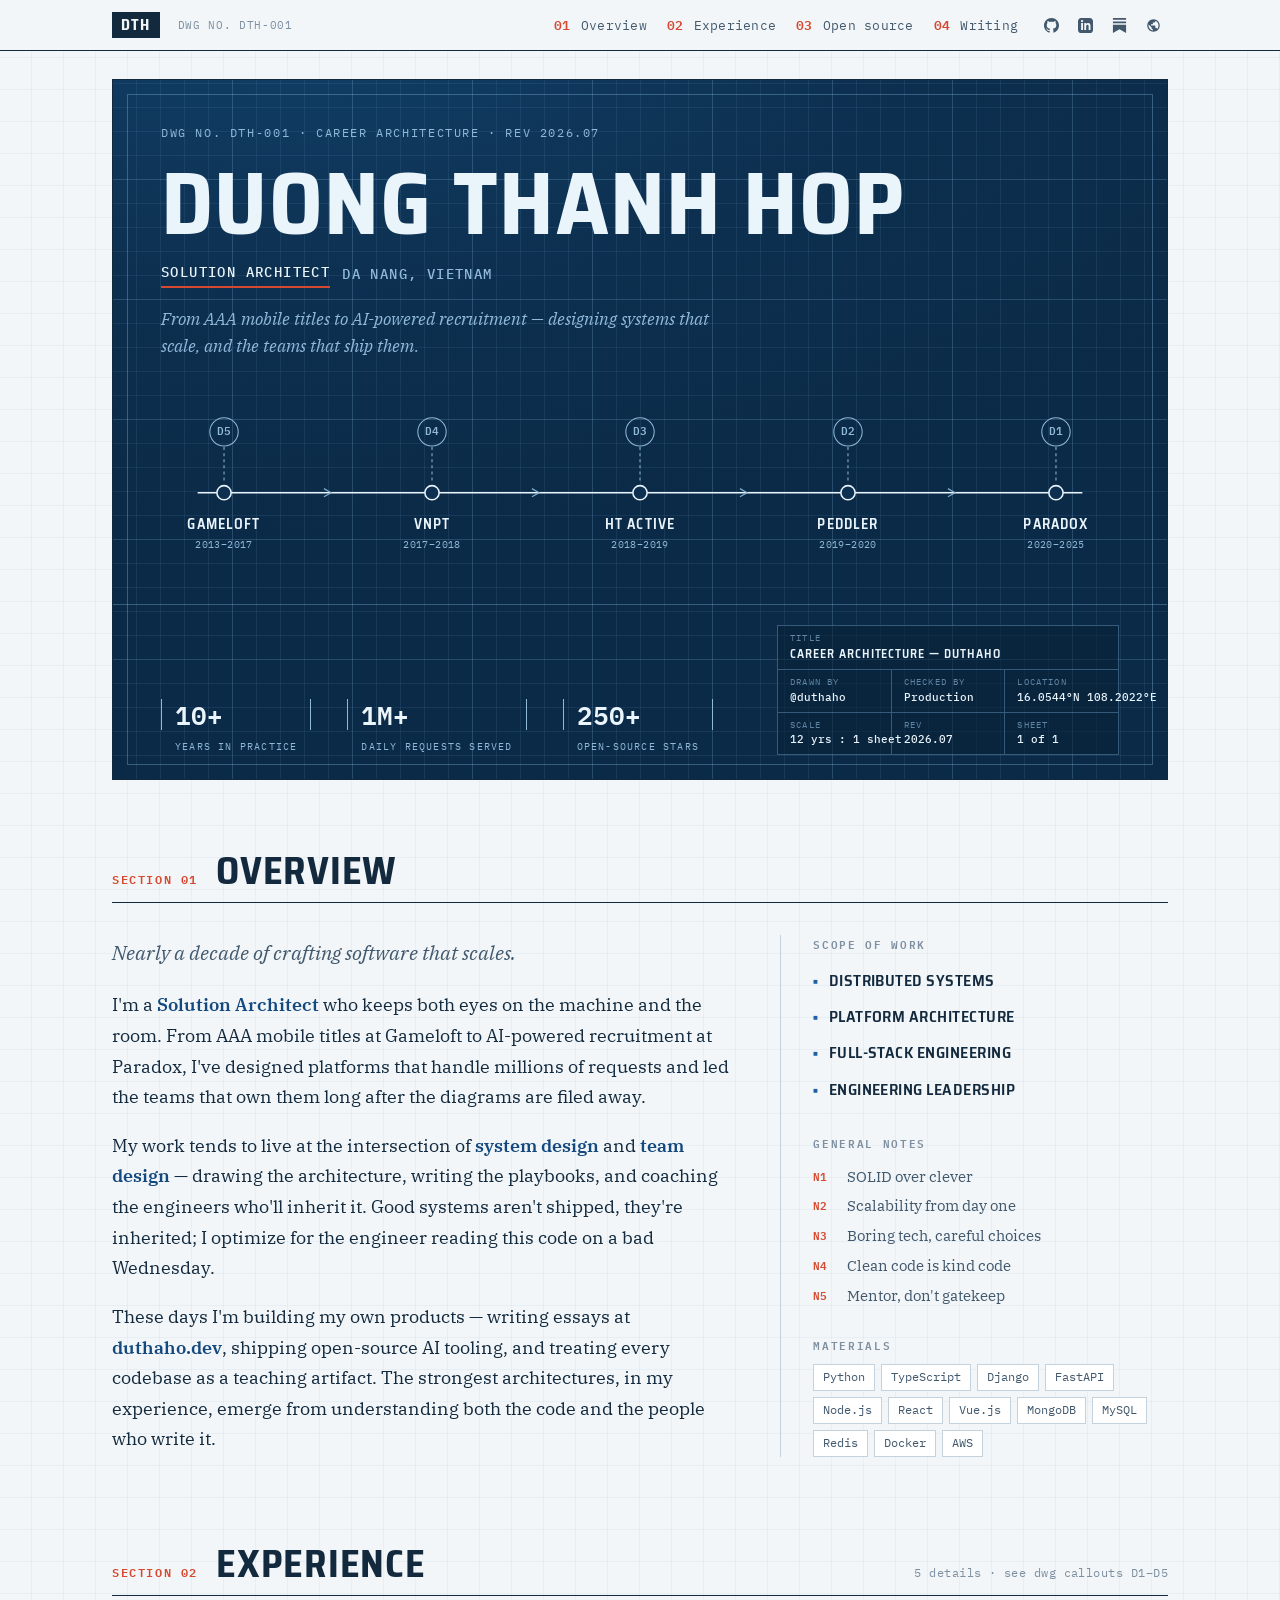
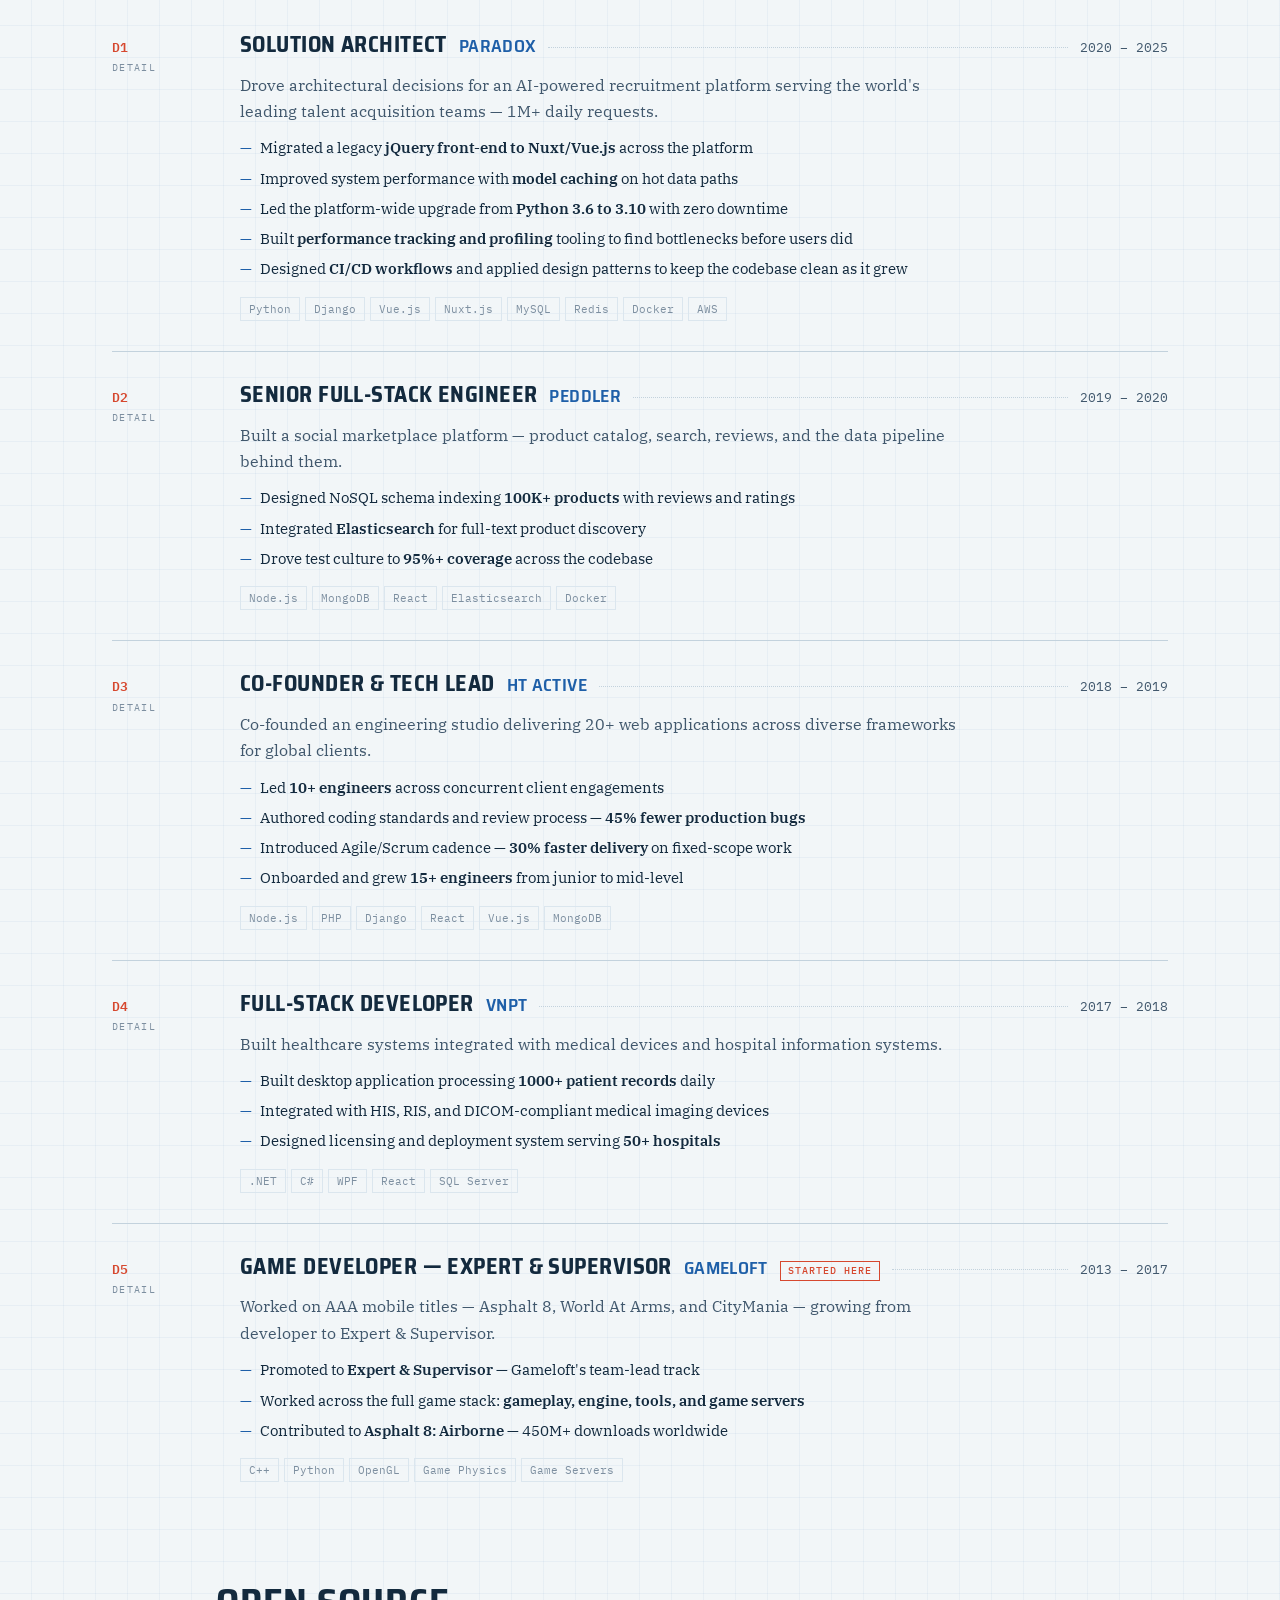
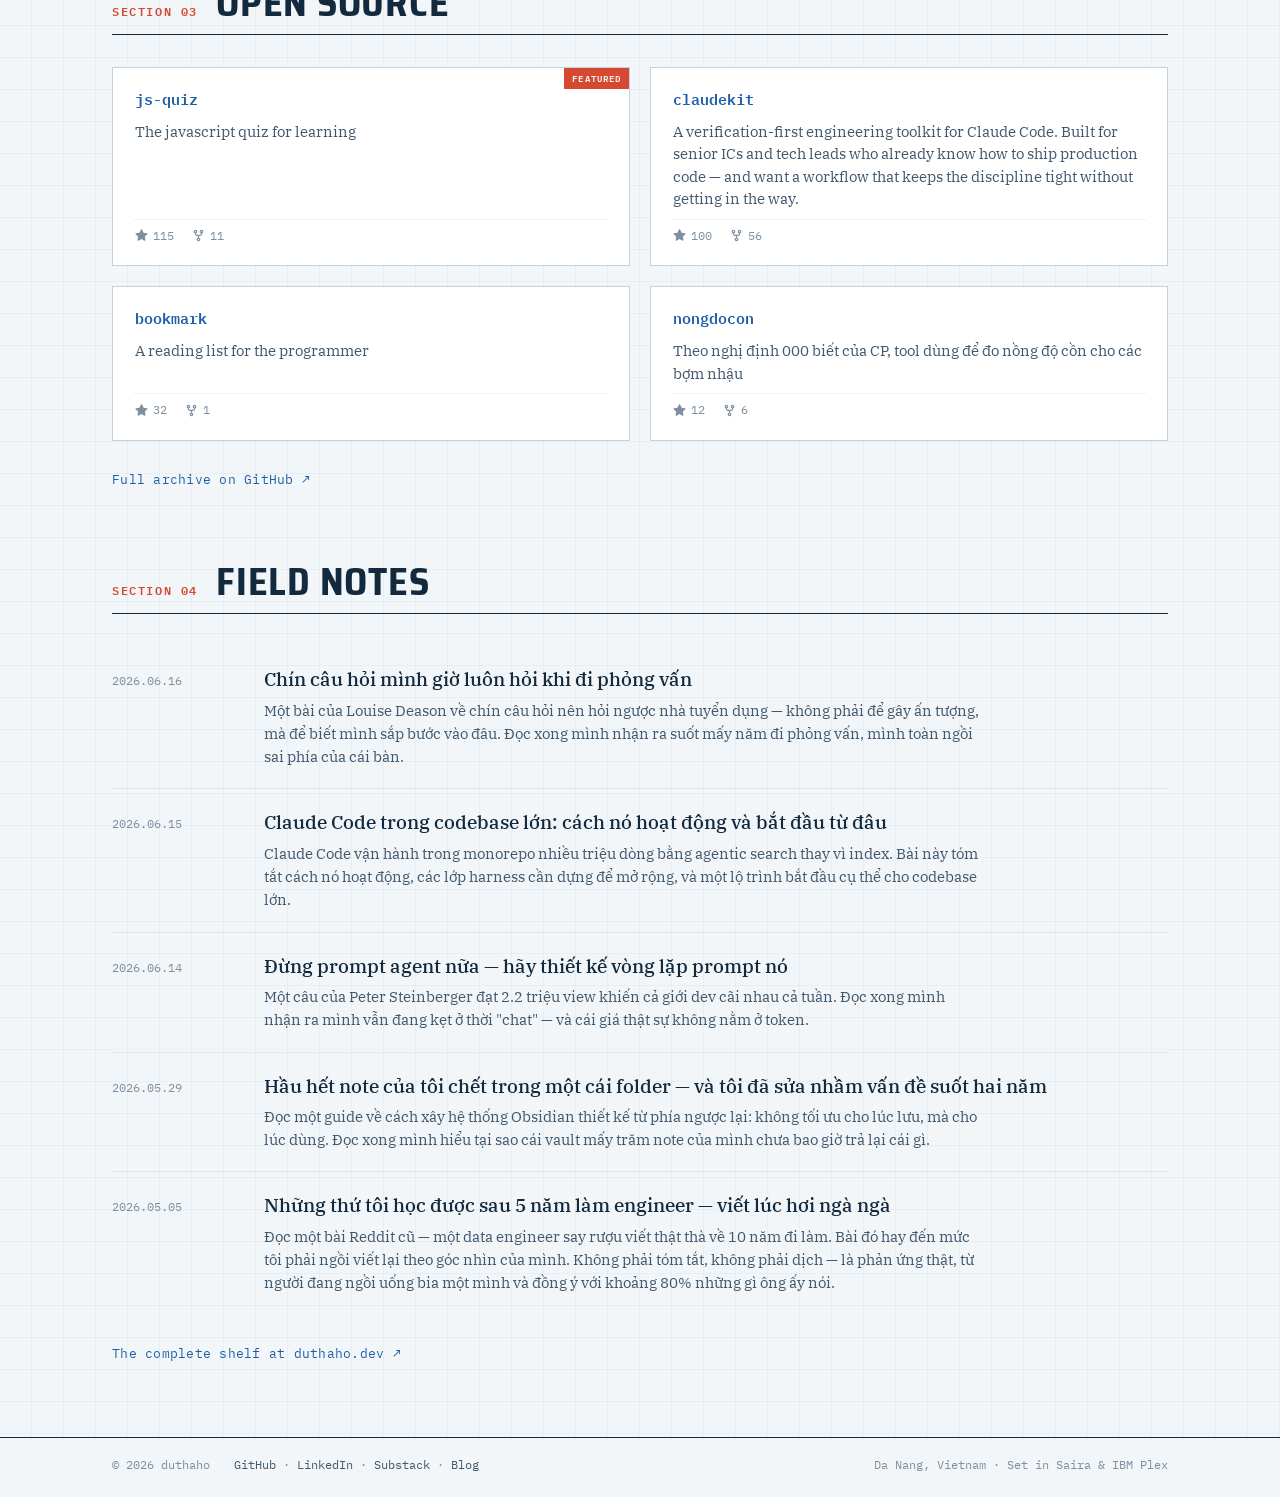
==== commit 3a831046: "Redesign profile as an engineering drawing with accurate career data" ====
--- a/index.html
+++ b/index.html
@@ -9,170 +9,103 @@
     <link rel="stylesheet" href="styles.css">
     <link rel="preconnect" href="https://fonts.googleapis.com">
     <link rel="preconnect" href="https://fonts.gstatic.com" crossorigin>
-    <link href="https://fonts.googleapis.com/css2?family=Fraunces:ital,opsz,wght,SOFT@0,9..144,300..900,0..100;1,9..144,300..900,0..100&family=JetBrains+Mono:wght@300;400;500;600&display=swap" rel="stylesheet">
+    <link href="https://fonts.googleapis.com/css2?family=Saira+Semi+Condensed:wght@500;600;700&family=IBM+Plex+Serif:ital,wght@0,400;0,500;1,400&family=IBM+Plex+Mono:wght@400;500;600&display=swap" rel="stylesheet">
 </head>
 <body>
-    <!-- Skeleton loader -->
-    <div id="loading" class="skeleton-loader" aria-hidden="true">
-        <div class="skeleton-loader__sidebar">
-            <div class="skeleton skeleton--avatar"></div>
-            <div class="skeleton skeleton--name"></div>
-            <div class="skeleton skeleton--handle"></div>
-            <div class="skeleton skeleton--line"></div>
-            <div class="skeleton skeleton--line"></div>
-            <div class="skeleton skeleton--block"></div>
-        </div>
-        <div class="skeleton-loader__main">
-            <div class="skeleton skeleton--card"></div>
-            <div class="skeleton skeleton--grid"></div>
-        </div>
-    </div>
 
-    <!-- Sticky header -->
-    <header class="appbar">
-        <div class="appbar__inner">
-            <a href="#" class="appbar__brand">
-                <span class="appbar__brand-mark">⌂</span>
-                <span class="appbar__brand-name">duthaho</span>
-            </a>
-            <nav class="appbar__nav" aria-label="Primary">
-                <a href="#readme">Overview</a>
-                <a href="#pinned">Pinned</a>
-                <a href="#experience">Experience</a>
-                <a href="#writing">Writing</a>
-                <a href="#topics">Topics</a>
+    <!-- Drawing header bar -->
+    <header class="tbar">
+        <div class="tbar__inner">
+            <a href="#top" class="tbar__stamp">DTH</a>
+            <span class="tbar__dwg">DWG NO. DTH-001</span>
+            <nav class="tbar__nav" aria-label="Primary">
+                <a href="#overview"><span>01</span> Overview</a>
+                <a href="#experience"><span>02</span> Experience</a>
+                <a href="#oss"><span>03</span> Open source</a>
+                <a href="#writing"><span>04</span> Writing</a>
             </nav>
-            <a href="https://github.com/duthaho" target="_blank" rel="noopener" class="appbar__cta">
-                <svg viewBox="0 0 24 24" width="16" height="16" aria-hidden="true"><use href="#icon-github"/></svg>
-                <span>GitHub</span>
-            </a>
+            <ul class="tbar__social" id="tbar-social"></ul>
         </div>
     </header>
 
-    <!-- Profile layout: sidebar + main -->
-    <div class="profile">
+    <main id="top">
 
-        <!-- =========== SIDEBAR =========== -->
-        <aside class="profile-sidebar">
-            <div class="profile-sidebar__inner">
+        <!-- =========== SHEET (hero blueprint) =========== -->
+        <section class="sheet" id="sheet" aria-label="Career drawing">
+            <div class="sheet__inner">
+                <p class="sheet__eyebrow" id="sheet-eyebrow"></p>
+                <h1 class="sheet__name" id="sheet-name"></h1>
+                <p class="sheet__role" id="sheet-role"></p>
+                <p class="sheet__desc" id="sheet-desc"></p>
 
-                <!-- Avatar -->
-                <div class="avatar" aria-hidden="true">
-                    <span class="avatar__mark">DTH</span>
+                <div class="diagram" id="diagram" aria-label="Career timeline diagram"></div>
+
+                <div class="sheet__base">
+                    <ul class="dims" id="sheet-stats"></ul>
+                    <div class="tblock" id="sheet-tblock" role="table" aria-label="Title block"></div>
                 </div>
+            </div>
+        </section>
 
-                <!-- Identity -->
-                <div class="identity">
-                    <h1 class="identity__name" id="identity-name"></h1>
-                    <p class="identity__handle" id="identity-handle"></p>
-                    <p class="identity__title" id="identity-title"></p>
-                    <p class="identity__bio" id="identity-bio"></p>
-                </div>
+        <!-- =========== 01 OVERVIEW =========== -->
+        <section class="sec" id="overview">
+            <header class="sec__head">
+                <span class="sec__no">Section 01</span>
+                <h2 class="sec__title">Overview</h2>
+            </header>
+            <div class="overview">
+                <article class="overview__prose" id="overview-prose"></article>
+                <aside class="overview__aside">
+                    <div class="spec">
+                        <h3 class="spec__label">Scope of work</h3>
+                        <ul class="spec__list" id="overview-scope"></ul>
+                    </div>
+                    <div class="spec">
+                        <h3 class="spec__label">General notes</h3>
+                        <ol class="spec__notes" id="overview-notes"></ol>
+                    </div>
+                    <div class="spec">
+                        <h3 class="spec__label">Materials</h3>
+                        <ul class="spec__chips" id="overview-stack"></ul>
+                    </div>
+                </aside>
+            </div>
+        </section>
 
-                <!-- Contact list -->
-                <ul class="contact" id="sidebar-contact"></ul>
+        <!-- =========== 02 EXPERIENCE =========== -->
+        <section class="sec" id="experience">
+            <header class="sec__head">
+                <span class="sec__no">Section 02</span>
+                <h2 class="sec__title">Experience</h2>
+                <span class="sec__meta" id="experience-count"></span>
+            </header>
+            <ol class="details" id="experience-feed"></ol>
+        </section>
 
-                <!-- Highlights -->
-                <section class="sidebar-block">
-                    <h2 class="sidebar-block__title">Highlights</h2>
-                    <ul class="highlights" id="sidebar-stats"></ul>
-                </section>
+        <!-- =========== 03 OPEN SOURCE =========== -->
+        <section class="sec" id="oss">
+            <header class="sec__head">
+                <span class="sec__no">Section 03</span>
+                <h2 class="sec__title">Open source</h2>
+            </header>
+            <div class="repos" id="repos-grid"></div>
+            <a href="https://github.com/duthaho?tab=repositories" target="_blank" rel="noopener" class="sec__more">Full archive on GitHub ↗</a>
+        </section>
 
-                <!-- Achievements -->
-                <section class="sidebar-block">
-                    <h2 class="sidebar-block__title">Achievements</h2>
-                    <ul class="achievements" id="sidebar-achievements"></ul>
-                </section>
+        <!-- =========== 04 WRITING =========== -->
+        <section class="sec" id="writing">
+            <header class="sec__head">
+                <span class="sec__no">Section 04</span>
+                <h2 class="sec__title">Field notes</h2>
+            </header>
+            <ol class="notes" id="writing-feed"></ol>
+            <a href="https://duthaho.dev/" target="_blank" rel="noopener" class="sec__more">The complete shelf at duthaho.dev ↗</a>
+        </section>
 
-                <!-- Most-used languages -->
-                <section class="sidebar-block">
-                    <h2 class="sidebar-block__title">Most-used languages <span class="sidebar-block__hint">approx.</span></h2>
-                    <div class="lang-bar" id="sidebar-languages"></div>
-                </section>
+    </main>
 
-                <!-- Organizations -->
-                <section class="sidebar-block">
-                    <h2 class="sidebar-block__title">Organizations</h2>
-                    <ul class="orgs" id="sidebar-orgs"></ul>
-                </section>
-
-            </div>
-        </aside>
-
-        <!-- =========== MAIN =========== -->
-        <main class="profile-main">
-
-            <!-- Profile README -->
-            <section class="readme-card" id="readme">
-                <header class="readme-card__head">
-                    <span class="readme-card__chip">
-                        <svg viewBox="0 0 16 16" width="14" height="14" aria-hidden="true"><use href="#icon-book"/></svg>
-                        README.md
-                    </span>
-                    <span class="readme-card__path">duthaho / <strong>duthaho</strong></span>
-                </header>
-                <article class="readme-card__body" id="readme-body"></article>
-            </section>
-
-            <!-- Pinned -->
-            <section class="section" id="pinned">
-                <header class="section__head">
-                    <h2 class="section__title">
-                        <svg viewBox="0 0 16 16" width="16" height="16" aria-hidden="true" class="section__title-glyph"><use href="#icon-pin"/></svg>
-                        Pinned
-                    </h2>
-                </header>
-                <div class="pinned-grid" id="pinned-grid"></div>
-                <a href="https://github.com/duthaho?tab=repositories" target="_blank" rel="noopener" class="section__more">
-                    The full archive on GitHub
-                    <svg viewBox="0 0 16 16" width="14" height="14" aria-hidden="true" fill="none" stroke="currentColor" stroke-width="1.5"><path d="M4 12L12 4M12 4H6M12 4V10"/></svg>
-                </a>
-            </section>
-
-            <!-- Experience -->
-            <section class="section" id="experience">
-                <header class="section__head">
-                    <h2 class="section__title">
-                        <svg viewBox="0 0 16 16" width="16" height="16" aria-hidden="true" class="section__title-glyph"><use href="#icon-history"/></svg>
-                        Experience
-                    </h2>
-                    <span class="section__count" id="experience-count"></span>
-                </header>
-                <ol class="feed" id="experience-feed"></ol>
-            </section>
-
-            <!-- Recent writing -->
-            <section class="section" id="writing">
-                <header class="section__head">
-                    <h2 class="section__title">
-                        <svg viewBox="0 0 16 16" width="16" height="16" aria-hidden="true" class="section__title-glyph"><use href="#icon-pencil"/></svg>
-                        Recent writing
-                    </h2>
-                </header>
-                <ol class="writing-feed" id="writing-feed"></ol>
-                <a href="https://duthaho.dev/" target="_blank" rel="noopener" class="section__more">
-                    The complete shelf at duthaho.dev
-                    <svg viewBox="0 0 16 16" width="14" height="14" aria-hidden="true" fill="none" stroke="currentColor" stroke-width="1.5"><path d="M4 12L12 4M12 4H6M12 4V10"/></svg>
-                </a>
-            </section>
-
-            <!-- Topics & interests -->
-            <section class="section" id="topics">
-                <header class="section__head">
-                    <h2 class="section__title">
-                        <svg viewBox="0 0 16 16" width="16" height="16" aria-hidden="true" class="section__title-glyph"><use href="#icon-leaf"/></svg>
-                        Topics &amp; interests
-                    </h2>
-                </header>
-                <div class="topics-grid" id="topics-grid"></div>
-            </section>
-
-        </main>
-    </div>
-
-    <!-- Footer -->
-    <footer class="page-foot">
-        <div class="page-foot__inner" id="page-foot"></div>
+    <footer class="foot">
+        <div class="foot__inner" id="page-foot"></div>
     </footer>
 
     <!-- SVG icon set -->
@@ -183,16 +116,6 @@
         <symbol id="icon-globe" viewBox="0 0 24 24"><path fill="currentColor" d="M12 2C6.48 2 2 6.48 2 12s4.48 10 10 10 10-4.48 10-10S17.52 2 12 2zm-1 17.93c-3.95-.49-7-3.85-7-7.93 0-.62.08-1.21.21-1.79L9 15v1c0 1.1.9 2 2 2v1.93zm6.9-2.54c-.26-.81-1-1.39-1.9-1.39h-1v-3c0-.55-.45-1-1-1H8v-2h2c.55 0 1-.45 1-1V7h2c1.1 0 2-.9 2-2v-.41c2.93 1.19 5 4.06 5 7.41 0 2.08-.8 3.97-2.1 5.39z"/></symbol>
         <symbol id="icon-star" viewBox="0 0 16 16"><path fill="currentColor" d="M8 .25a.75.75 0 0 1 .673.418l1.882 3.815 4.21.612a.75.75 0 0 1 .416 1.279l-3.046 2.97.719 4.192a.751.751 0 0 1-1.088.791L8 12.347l-3.766 1.98a.75.75 0 0 1-1.088-.79l.72-4.194L.818 6.374a.75.75 0 0 1 .416-1.28l4.21-.611L7.327.668A.75.75 0 0 1 8 .25Z"/></symbol>
         <symbol id="icon-fork" viewBox="0 0 16 16"><path fill="currentColor" fill-rule="evenodd" d="M5 5.372v.878c0 .414.336.75.75.75h4.5a.75.75 0 0 0 .75-.75v-.878a2.25 2.25 0 1 1 1.5 0v.878a2.25 2.25 0 0 1-2.25 2.25h-1.5v2.128a2.251 2.251 0 1 1-1.5 0V8.5h-1.5A2.25 2.25 0 0 1 3.5 6.25v-.878a2.25 2.25 0 1 1 1.5 0ZM5 3.25a.75.75 0 1 0-1.5 0 .75.75 0 0 0 1.5 0Zm6.75.75a.75.75 0 1 0 0-1.5.75.75 0 0 0 0 1.5Zm-3 8.75a.75.75 0 1 0-1.5 0 .75.75 0 0 0 1.5 0Z"/></symbol>
-        <symbol id="icon-repo" viewBox="0 0 16 16"><path fill="currentColor" fill-rule="evenodd" d="M2 2.5A2.5 2.5 0 0 1 4.5 0h8.75a.75.75 0 0 1 .75.75v12.5a.75.75 0 0 1-.75.75h-2.5a.75.75 0 0 1 0-1.5h1.75v-2h-8a1 1 0 0 0-.714 1.7.75.75 0 1 1-1.072 1.05A2.495 2.495 0 0 1 2 11.5Zm10.5-1h-8a1 1 0 0 0-1 1v6.708A2.486 2.486 0 0 1 4.5 9h8ZM5 12.25a.25.25 0 0 1 .25-.25h3.5a.25.25 0 0 1 .25.25v3.25a.25.25 0 0 1-.4.2l-1.45-1.087a.249.249 0 0 0-.3 0L5.4 15.7a.25.25 0 0 1-.4-.2Z"/></symbol>
-        <symbol id="icon-book" viewBox="0 0 16 16"><path fill="currentColor" d="M0 1.75A.75.75 0 0 1 .75 1h4.253c1.227 0 2.317.59 3 1.501A3.743 3.743 0 0 1 11.006 1h4.245a.75.75 0 0 1 .75.75v10.5a.75.75 0 0 1-.75.75h-4.507a2.25 2.25 0 0 0-1.591.659l-.622.621a.75.75 0 0 1-1.06 0l-.622-.621A2.25 2.25 0 0 0 5.258 13H.75a.75.75 0 0 1-.75-.75Zm7.251 10.324.004-5.073-.002-2.253A2.25 2.25 0 0 0 5.003 2.5H1.5v9h3.757a3.75 3.75 0 0 1 1.994.574ZM8.755 4.75l-.004 7.322a3.752 3.752 0 0 1 1.992-.572H14.5v-9h-3.495a2.25 2.25 0 0 0-2.25 2.25Z"/></symbol>
-        <symbol id="icon-pin" viewBox="0 0 16 16"><path fill="currentColor" d="m11.294.984 3.722 3.722a1.75 1.75 0 0 1-.504 2.826l-1.327.613a3.089 3.089 0 0 0-1.707 2.084l-.584 2.454c-.317 1.332-1.972 1.8-2.94.832L5.75 11.311 1.78 15.28a.749.749 0 1 1-1.06-1.06l3.969-3.97-2.204-2.204c-.968-.968-.5-2.623.832-2.94l2.454-.584a3.089 3.089 0 0 0 2.084-1.707l.613-1.327a1.75 1.75 0 0 1 2.826-.504Z"/></symbol>
-        <symbol id="icon-history" viewBox="0 0 16 16"><path fill="currentColor" d="m.427 1.927 1.215 1.215a8.002 8.002 0 1 1-1.6 5.685.75.75 0 1 1 1.493-.154 6.5 6.5 0 1 0 1.18-4.601L2.6 5.098a.25.25 0 0 1-.177.427H.252a.25.25 0 0 1-.25-.25V2.104a.25.25 0 0 1 .427-.177ZM7.75 4a.75.75 0 0 1 .75.75v2.992l2.028.812a.75.75 0 0 1-.557 1.392l-2.5-1A.751.751 0 0 1 7 8.25v-3.5A.75.75 0 0 1 7.75 4Z"/></symbol>
-        <symbol id="icon-pencil" viewBox="0 0 16 16"><path fill="currentColor" d="M11.013 1.427a1.75 1.75 0 0 1 2.474 0l1.086 1.086a1.75 1.75 0 0 1 0 2.474l-8.61 8.61c-.21.21-.47.364-.756.445l-3.251.93a.75.75 0 0 1-.927-.928l.929-3.25c.081-.286.235-.547.445-.756l8.61-8.61Zm.176 4.823L9.75 4.81l-6.286 6.287a.253.253 0 0 0-.064.108l-.558 1.953 1.953-.558a.253.253 0 0 0 .108-.064Zm1.238-3.763a.25.25 0 0 0-.354 0L10.811 3.75l1.439 1.44 1.263-1.263a.25.25 0 0 0 0-.354Z"/></symbol>
-        <symbol id="icon-leaf" viewBox="0 0 16 16"><path fill="currentColor" d="M14.064 0h.186C14.664 0 15 .336 15 .75v6.5a5.75 5.75 0 0 1-11.5 0V.75c0-.414.336-.75.75-.75h.186c.6 0 1.07.49 1.05 1.075-.066 1.852-.265 5.295.5 6.07.6.6 1.6 1 2.764 1V.75a.75.75 0 0 1 1.5 0V8.145c1.164 0 2.164-.4 2.764-1 .764-.775.566-4.218.5-6.07A1.045 1.045 0 0 1 14.064 0Z"/></symbol>
-        <symbol id="icon-pin-loc" viewBox="0 0 16 16"><path fill="currentColor" d="M11.536 3.464a5 5 0 0 1 0 7.072L8 14.07l-3.536-3.535a5 5 0 1 1 7.072-7.072v.001ZM8 8.5a1.5 1.5 0 1 0 0-3 1.5 1.5 0 0 0 0 3Z"/></symbol>
-        <symbol id="icon-mail" viewBox="0 0 16 16"><path fill="currentColor" d="M1.75 2h12.5c.966 0 1.75.784 1.75 1.75v8.5A1.75 1.75 0 0 1 14.25 14H1.75A1.75 1.75 0 0 1 0 12.25v-8.5C0 2.784.784 2 1.75 2ZM1.5 12.251c0 .138.112.25.25.25h12.5a.25.25 0 0 0 .25-.25V5.809L8.38 9.397a.75.75 0 0 1-.76 0L1.5 5.809v6.442Zm13-8.181v-.32a.25.25 0 0 0-.25-.25H1.75a.25.25 0 0 0-.25.25v.32L8 7.88Z"/></symbol>
-        <symbol id="icon-link" viewBox="0 0 16 16"><path fill="currentColor" d="m7.775 3.275 1.25-1.25a3.5 3.5 0 1 1 4.95 4.95l-2.5 2.5a3.5 3.5 0 0 1-4.95 0 .751.751 0 0 1 .018-1.042.751.751 0 0 1 1.042-.018 1.998 1.998 0 0 0 2.83 0l2.5-2.5a2.002 2.002 0 0 0-2.83-2.83l-1.25 1.25a.751.751 0 0 1-1.042-.018.751.751 0 0 1-.018-1.042Zm-4.69 9.64a1.998 1.998 0 0 0 2.83 0l1.25-1.25a.751.751 0 0 1 1.042.018.751.751 0 0 1 .018 1.042l-1.25 1.25a3.5 3.5 0 1 1-4.95-4.95l2.5-2.5a3.5 3.5 0 0 1 4.95 0 .751.751 0 0 1-.018 1.042.751.751 0 0 1-1.042.018 1.998 1.998 0 0 0-2.83 0l-2.5 2.5a1.998 1.998 0 0 0 0 2.83Z"/></symbol>
-        <symbol id="icon-check" viewBox="0 0 16 16"><path fill="currentColor" d="M13.78 4.22a.75.75 0 0 1 0 1.06l-7.25 7.25a.75.75 0 0 1-1.06 0L2.22 9.28a.751.751 0 0 1 .018-1.042.751.751 0 0 1 1.042-.018L6 10.94l6.72-6.72a.75.75 0 0 1 1.06 0Z"/></symbol>
     </svg>
 
     <script src="app.js"></script>
--- a/styles.css
+++ b/styles.css
@@ -1,1072 +1,786 @@
 /* ====================================================================
-   duthaho — about page
-   GitHub-profile-style refactor (B: inspired homage, light default)
+   duthaho — career architecture
+   An engineering drawing of a Solution Architect.
+   Cyanotype sheet hero · drafting-paper body · redline markup accent.
    ==================================================================== */
 
 :root {
-    /* Surfaces (warm whites, slightly off the cold GitHub neutral) */
-    --bg:           #fbfaf6;
-    --bg-elevated:  #ffffff;
-    --bg-panel:     #f4f1ea;
-    --bg-subtle:    #f7f5ee;
-
-    /* Borders & dividers */
-    --border:       #d6d2c4;
-    --border-soft:  #e8e3d4;
-    --border-firm:  #b8b3a1;
-
-    /* Text */
-    --text:         #1f2328;
-    --text-strong:  #0d1117;
-    --text-muted:   #5d5b54;
-    --text-fade:    #8a8775;
-
-    /* Brand / accent */
-    --link:         #0969da;
-    --link-hover:   #0550ae;
-    --accent-warm:  #b9532b;
-    --accent-soft:  #f6e7dc;
-
-    /* Status colors */
-    --green:        #1a7f37;
-    --green-soft:   #dcfce7;
-    --amber:        #9a6700;
-    --amber-soft:   #fff8c5;
-
-    /* Language palette (deterministic mapping in app.js) */
-    --lang-1: #3572A5;  /* Python */
-    --lang-2: #3178c6;  /* TypeScript */
-    --lang-3: #092e20;  /* Django */
-    --lang-4: #009688;  /* FastAPI */
-    --lang-5: #8cc84b;  /* Node.js */
-    --lang-6: #61dafb;  /* React */
-    --lang-7: #41b883;  /* Vue */
-    --lang-8: #4DB33D;  /* MongoDB */
-    --lang-9: #00758f;  /* MySQL */
-    --lang-10: #d82c20; /* Redis */
-    --lang-11: #2496ed; /* Docker */
-    --lang-12: #ff9900; /* AWS */
+    /* Drafting paper (body) */
+    --paper:        #f2f6f8;
+    --paper-line:   rgba(30, 95, 168, 0.05);
+    --panel:        #ffffff;
+
+    /* Ink */
+    --ink:          #132a3e;
+    --ink-soft:     #41586d;
+    --ink-fade:     #7d8fa0;
+    --hairline:     #c3d2dd;
+    --hairline-soft:#dbe6ee;
+
+    /* Draft blue + redline markup */
+    --blue:         #1e5fa8;
+    --blue-deep:    #14497f;
+    --redline:      #d6482f;
+
+    /* Cyanotype sheet (hero) */
+    --sheet:        #0d3050;
+    --sheet-2:      #0b2a47;
+    --sheet-line:   rgba(127, 179, 217, 0.38);
+    --sheet-grid:   rgba(127, 179, 217, 0.10);
+    --sheet-grid-major: rgba(127, 179, 217, 0.16);
+    --sheet-dim:    #8fb8d9;
+    --sheet-bright: #eaf4fb;
 
     /* Type */
-    --font-prose: "Fraunces", "Iowan Old Style", "Charter", Georgia, serif;
-    --font-mono:  "JetBrains Mono", ui-monospace, "SF Mono", Menlo, Consolas, monospace;
-    --font-ui:    -apple-system, BlinkMacSystemFont, "Segoe UI", "Helvetica Neue", Arial, sans-serif;
-
-    /* Radii / shadows */
-    --r-sm: 4px;
-    --r:    6px;
-    --r-md: 8px;
-    --r-lg: 12px;
-
-    --shadow-card: 0 1px 0 rgba(31,35,40,0.04);
-    --shadow-hover: 0 4px 16px rgba(31,35,40,0.06);
+    --font-display: "Saira Semi Condensed", "Arial Narrow", sans-serif;
+    --font-serif:   "IBM Plex Serif", "Iowan Old Style", Georgia, serif;
+    --font-mono:    "IBM Plex Mono", ui-monospace, "SF Mono", Menlo, monospace;
 }
 
 /* -------- Reset / base -------- */
 
-*,*::before,*::after { box-sizing: border-box; }
-
-html, body {
+*, *::before, *::after { box-sizing: border-box; }
+
+html { scroll-behavior: smooth; }
+
+body {
     margin: 0;
-    padding: 0;
-    background: var(--bg);
-    color: var(--text);
-    font-family: var(--font-ui);
-    font-size: 14px;
-    line-height: 1.5;
+    background:
+        repeating-linear-gradient(0deg,   transparent 0 31px, var(--paper-line) 31px 32px),
+        repeating-linear-gradient(90deg,  transparent 0 31px, var(--paper-line) 31px 32px),
+        var(--paper);
+    color: var(--ink);
+    font-family: var(--font-serif);
+    font-size: 16px;
+    line-height: 1.65;
     -webkit-font-smoothing: antialiased;
-    -moz-osx-font-smoothing: grayscale;
     text-rendering: optimizeLegibility;
 }
 
-a {
-    color: var(--link);
-    text-decoration: none;
-    transition: color 120ms ease;
-}
-a:hover { color: var(--link-hover); text-decoration: underline; }
+a { color: var(--blue); text-decoration: none; }
+a:hover { color: var(--blue-deep); text-decoration: underline; text-underline-offset: 3px; }
+a:focus-visible, button:focus-visible {
+    outline: 2px solid var(--redline);
+    outline-offset: 2px;
+    border-radius: 2px;
+}
 
 img, svg { display: block; max-width: 100%; }
-
 ul, ol { margin: 0; padding: 0; list-style: none; }
-
-h1, h2, h3, h4 {
-    font-family: var(--font-prose);
-    font-weight: 500;
-    color: var(--text-strong);
-    margin: 0;
-    letter-spacing: -0.005em;
-}
-
-p { margin: 0 0 12px; }
+h1, h2, h3 { margin: 0; }
+p { margin: 0 0 14px; }
 p:last-child { margin-bottom: 0; }
-
-strong { font-weight: 600; color: var(--text-strong); }
-
-code, kbd, samp { font-family: var(--font-mono); }
-
-::selection { background: var(--accent-soft); color: var(--text-strong); }
-
-/* -------- Skeleton loader -------- */
-
-.skeleton-loader {
-    position: fixed;
-    inset: 0;
-    background: var(--bg);
-    z-index: 100;
-    display: grid;
-    grid-template-columns: 320px 1fr;
-    gap: 32px;
-    padding: 80px 32px 32px;
-    max-width: 1280px;
-    margin: 0 auto;
-    transition: opacity 400ms ease;
-}
-.skeleton-loader--hidden { opacity: 0; pointer-events: none; }
-.skeleton-loader__sidebar, .skeleton-loader__main { display: flex; flex-direction: column; gap: 16px; }
-
-.skeleton {
-    background: linear-gradient(90deg, var(--bg-panel) 0%, var(--bg-subtle) 50%, var(--bg-panel) 100%);
-    background-size: 200% 100%;
-    animation: shimmer 1.4s linear infinite;
-    border-radius: var(--r);
-}
-@keyframes shimmer {
-    0%   { background-position: 200% 0; }
-    100% { background-position: -200% 0; }
-}
-.skeleton--avatar { width: 220px; height: 220px; border-radius: 50%; }
-.skeleton--name   { height: 28px; width: 70%; }
-.skeleton--handle { height: 18px; width: 45%; }
-.skeleton--line   { height: 14px; width: 90%; }
-.skeleton--block  { height: 200px; }
-.skeleton--card   { height: 320px; }
-.skeleton--grid   { height: 600px; }
-
-@media (max-width: 960px) {
-    .skeleton-loader { grid-template-columns: 1fr; }
-    .skeleton--avatar { width: 96px; height: 96px; }
-}
-
-/* -------- App bar (sticky header) -------- */
-
-.appbar {
+strong { font-weight: 600; color: var(--ink); }
+
+::selection { background: rgba(30, 95, 168, 0.18); }
+
+section { scroll-margin-top: 84px; }
+
+/* -------- Drawing header bar -------- */
+
+.tbar {
     position: sticky;
     top: 0;
     z-index: 50;
-    background: rgba(251, 250, 246, 0.86);
-    backdrop-filter: saturate(160%) blur(12px);
-    -webkit-backdrop-filter: saturate(160%) blur(12px);
-    border-bottom: 1px solid var(--border-soft);
-}
-.appbar__inner {
-    max-width: 1280px;
+    background: rgba(242, 246, 248, 0.92);
+    backdrop-filter: blur(10px);
+    -webkit-backdrop-filter: blur(10px);
+    border-bottom: 1.5px solid var(--ink);
+}
+.tbar__inner {
+    max-width: 1120px;
     margin: 0 auto;
-    padding: 12px 32px;
+    padding: 10px 32px;
     display: flex;
     align-items: center;
-    gap: 24px;
-}
-.appbar__brand {
-    display: inline-flex;
-    align-items: center;
-    gap: 8px;
-    color: var(--text-strong);
-    font-family: var(--font-prose);
-    font-size: 18px;
-    font-weight: 500;
-}
-.appbar__brand:hover { color: var(--text-strong); text-decoration: none; }
-.appbar__brand-mark {
-    display: inline-flex;
+    gap: 18px;
+}
+.tbar__stamp {
+    font-family: var(--font-display);
+    font-weight: 700;
+    font-size: 15px;
+    letter-spacing: 0.08em;
+    color: var(--paper);
+    background: var(--ink);
+    padding: 3px 9px 2px;
+    line-height: 1.4;
+}
+.tbar__stamp:hover { color: var(--paper); background: var(--blue-deep); text-decoration: none; }
+.tbar__dwg {
+    font-family: var(--font-mono);
+    font-size: 11px;
+    letter-spacing: 0.06em;
+    color: var(--ink-fade);
+}
+.tbar__nav {
+    display: flex;
+    gap: 20px;
+    margin-left: auto;
+}
+.tbar__nav a {
+    font-family: var(--font-mono);
+    font-size: 12.5px;
+    color: var(--ink-soft);
+    letter-spacing: 0.02em;
+}
+.tbar__nav a span { color: var(--redline); font-weight: 600; margin-right: 2px; }
+.tbar__nav a:hover { color: var(--ink); text-decoration: none; }
+.tbar__social {
+    display: flex;
+    gap: 4px;
+}
+.tbar__social a {
+    display: flex;
     align-items: center;
     justify-content: center;
-    width: 28px;
-    height: 28px;
-    border: 1px solid var(--border-firm);
-    border-radius: var(--r-sm);
+    width: 30px;
+    height: 30px;
+    color: var(--ink-soft);
+    border: 1px solid transparent;
+}
+.tbar__social a:hover { color: var(--ink); border-color: var(--hairline); }
+.tbar__social svg { width: 15px; height: 15px; }
+
+@media (max-width: 820px) {
+    .tbar__inner { padding: 10px 16px; gap: 12px; }
+    .tbar__nav { display: none; }
+    .tbar__dwg { display: none; }
+    .tbar__social { margin-left: auto; }
+}
+
+/* -------- The sheet (hero cyanotype) -------- */
+
+.sheet {
+    max-width: 1120px;
+    margin: 28px auto 0;
+    padding: 0 32px;
+}
+.sheet__inner {
+    position: relative;
+    border: 1.5px solid var(--ink);
+    background:
+        repeating-linear-gradient(0deg,  transparent 0 23px, var(--sheet-grid) 23px 24px),
+        repeating-linear-gradient(90deg, transparent 0 23px, var(--sheet-grid) 23px 24px),
+        repeating-linear-gradient(0deg,  transparent 0 119px, var(--sheet-grid-major) 119px 120px),
+        repeating-linear-gradient(90deg, transparent 0 119px, var(--sheet-grid-major) 119px 120px),
+        radial-gradient(1100px 520px at 18% -10%, #114069 0%, var(--sheet) 52%, var(--sheet-2) 100%);
+    color: var(--sheet-bright);
+    padding: 44px 48px 0;
+    overflow: hidden;
+}
+/* inner drawing frame */
+.sheet__inner::before {
+    content: '';
+    position: absolute;
+    inset: 14px;
+    border: 1px solid var(--sheet-line);
+    pointer-events: none;
+}
+
+.sheet__eyebrow {
+    font-family: var(--font-mono);
+    font-size: 11.5px;
+    letter-spacing: 0.14em;
+    text-transform: uppercase;
+    color: var(--sheet-dim);
+    margin: 0 0 18px;
+}
+.sheet__name {
+    font-family: var(--font-display);
+    font-weight: 700;
+    font-size: clamp(44px, 7.5vw, 88px);
+    line-height: 0.98;
+    letter-spacing: 0.015em;
+    text-transform: uppercase;
+    color: var(--sheet-bright);
+    margin: 0 0 14px;
+}
+.sheet__role {
+    font-family: var(--font-mono);
     font-size: 14px;
-    background: var(--bg-elevated);
-}
-.appbar__nav {
-    display: flex;
-    gap: 4px;
+    font-weight: 500;
+    letter-spacing: 0.10em;
+    text-transform: uppercase;
+    color: var(--sheet-dim);
+    margin: 0 0 18px;
+    display: flex;
+    align-items: center;
+    gap: 12px;
+    flex-wrap: wrap;
+}
+.sheet__role .role-main {
+    color: var(--sheet-bright);
+    border-bottom: 2px solid var(--redline);
+    padding-bottom: 2px;
+}
+.sheet__desc {
+    font-family: var(--font-serif);
+    font-style: italic;
+    font-size: 17px;
+    line-height: 1.6;
+    color: var(--sheet-dim);
+    max-width: 560px;
+    margin: 0 0 8px;
+}
+
+/* Career diagram */
+.diagram {
+    margin: 12px -8px 0;
+    overflow-x: auto;
+    scrollbar-width: thin;
+}
+.diagram svg {
+    min-width: 720px;
+    width: 100%;
+    height: auto;
+}
+.dgm-line {
+    stroke: var(--sheet-bright);
+    stroke-width: 1.5;
+    fill: none;
+    stroke-dasharray: 1200;
+    stroke-dashoffset: 1200;
+    transition: stroke-dashoffset 1.5s ease 0.25s;
+}
+.sheet.is-drawn .dgm-line { stroke-dashoffset: 0; }
+.dgm-node { cursor: pointer; opacity: 0; transform: translateY(6px); transition: opacity 0.5s ease, transform 0.5s ease; }
+.sheet.is-drawn .dgm-node { opacity: 1; transform: none; }
+.dgm-node circle.dot {
+    fill: var(--sheet);
+    stroke: var(--sheet-bright);
+    stroke-width: 1.5;
+}
+.dgm-node circle.bubble {
+    fill: none;
+    stroke: var(--sheet-dim);
+    stroke-width: 1;
+}
+.dgm-node .leader {
+    stroke: var(--sheet-dim);
+    stroke-width: 1;
+    stroke-dasharray: 3 3;
+}
+.dgm-node text { fill: var(--sheet-dim); }
+.dgm-node text.co {
+    font-family: var(--font-display);
+    font-size: 14px;
+    font-weight: 600;
+    letter-spacing: 0.08em;
+    fill: var(--sheet-bright);
+}
+.dgm-node text.period { font-family: var(--font-mono); font-size: 10px; letter-spacing: 0.04em; }
+.dgm-node text.dno { font-family: var(--font-mono); font-size: 10.5px; font-weight: 600; }
+.dgm-node:hover circle.dot { fill: var(--redline); stroke: var(--sheet-bright); }
+.dgm-node:hover circle.bubble { stroke: var(--redline); }
+.dgm-node:hover text.dno { fill: var(--redline); }
+.dgm-arrow { stroke: var(--sheet-dim); stroke-width: 1.25; fill: none; opacity: 0; transition: opacity 0.6s ease 1.2s; }
+.sheet.is-drawn .dgm-arrow { opacity: 0.9; }
+
+/* Sheet base: dimensions row + title block */
+.sheet__base {
+    display: flex;
+    align-items: flex-end;
+    justify-content: space-between;
+    gap: 32px;
+    flex-wrap: wrap;
+    margin: 20px -48px 0;
+    padding: 20px 48px 24px;
+    border-top: 1px solid var(--sheet-line);
+}
+
+.dims { display: flex; gap: 36px; flex-wrap: wrap; }
+.dim { display: flex; flex-direction: column; gap: 3px; }
+.dim__value {
+    position: relative;
+    font-family: var(--font-mono);
+    font-weight: 600;
+    font-size: 26px;
+    color: var(--sheet-bright);
+    padding: 0 14px;
+}
+/* dimension ticks */
+.dim__value::before, .dim__value::after {
+    content: '';
+    position: absolute;
+    top: 6px;
+    bottom: 6px;
+    width: 1px;
+    background: var(--sheet-dim);
+}
+.dim__value::before { left: 0; }
+.dim__value::after { right: 0; }
+.dim__label {
+    font-family: var(--font-mono);
+    font-size: 10px;
+    letter-spacing: 0.12em;
+    text-transform: uppercase;
+    color: var(--sheet-dim);
+    padding: 0 14px;
+}
+
+/* Title block — the signature */
+.tblock {
+    font-family: var(--font-mono);
+    font-size: 10.5px;
+    line-height: 1.45;
+    color: var(--sheet-dim);
+    border: 1px solid var(--sheet-line);
+    min-width: 320px;
+    background: rgba(9, 33, 55, 0.55);
+}
+.tblock__row {
+    display: flex;
+    border-top: 1px solid var(--sheet-line);
+}
+.tblock__row:first-child { border-top: none; }
+.tblock__cell {
+    padding: 6px 12px 7px;
+    border-left: 1px solid var(--sheet-line);
+    flex: 1;
+    min-width: 0;
+    white-space: nowrap;
+}
+.tblock__cell:first-child { border-left: none; }
+.tblock__cell b {
+    display: block;
+    font-weight: 400;
+    font-size: 8.5px;
+    letter-spacing: 0.14em;
+    text-transform: uppercase;
+    color: rgba(143, 184, 217, 0.65);
+    margin-bottom: 1px;
+}
+.tblock__cell span { color: var(--sheet-bright); font-weight: 500; }
+.tblock__cell--title span {
+    font-family: var(--font-display);
+    font-weight: 600;
+    letter-spacing: 0.08em;
+    text-transform: uppercase;
+    font-size: 12px;
+}
+
+@media (max-width: 820px) {
+    .sheet { padding: 0 16px; margin-top: 16px; }
+    .sheet__inner { padding: 32px 24px 0; }
+    .sheet__base { margin: 16px -24px 0; padding: 16px 24px 20px; }
+    .tblock { min-width: 100%; }
+    .tblock__cell { white-space: normal; }
+    .dims { gap: 24px; }
+    .dim__value { font-size: 21px; }
+}
+
+/* -------- Body sections -------- */
+
+.sec {
+    max-width: 1120px;
+    margin: 0 auto;
+    padding: 72px 32px 0;
+}
+.sec:last-of-type { padding-bottom: 72px; }
+
+.sec__head {
+    display: flex;
+    align-items: baseline;
+    gap: 18px;
+    border-bottom: 1.5px solid var(--ink);
+    padding-bottom: 10px;
+    margin-bottom: 32px;
+}
+.sec__no {
+    font-family: var(--font-mono);
+    font-size: 11.5px;
+    font-weight: 600;
+    letter-spacing: 0.14em;
+    text-transform: uppercase;
+    color: var(--redline);
+}
+.sec__title {
+    font-family: var(--font-display);
+    font-weight: 700;
+    font-size: clamp(26px, 3.6vw, 38px);
+    letter-spacing: 0.02em;
+    text-transform: uppercase;
+    color: var(--ink);
+    line-height: 1.05;
+}
+.sec__meta {
     margin-left: auto;
-}
-.appbar__nav a {
-    color: var(--text);
-    font-family: var(--font-ui);
-    font-size: 14px;
-    padding: 6px 12px;
-    border-radius: var(--r);
-    transition: background 120ms ease;
-}
-.appbar__nav a:hover {
-    background: var(--bg-panel);
-    color: var(--text-strong);
-    text-decoration: none;
-}
-.appbar__cta {
-    display: inline-flex;
-    align-items: center;
-    gap: 6px;
-    padding: 6px 12px;
-    border: 1px solid var(--border);
-    border-radius: var(--r);
-    background: var(--bg-elevated);
-    color: var(--text);
-    font-family: var(--font-ui);
-    font-size: 13px;
-    font-weight: 500;
-}
-.appbar__cta:hover {
-    background: var(--bg-panel);
-    color: var(--text-strong);
-    text-decoration: none;
-    border-color: var(--border-firm);
-}
-
-@media (max-width: 720px) {
-    .appbar__inner { padding: 10px 16px; gap: 12px; }
-    .appbar__nav { display: none; }
-}
-
-/* -------- Profile layout -------- */
-
-.profile {
-    max-width: 1280px;
-    margin: 0 auto;
-    padding: 24px 32px 48px;
+    font-family: var(--font-mono);
+    font-size: 11.5px;
+    color: var(--ink-fade);
+    letter-spacing: 0.04em;
+}
+.sec__more {
+    display: inline-block;
+    margin-top: 28px;
+    font-family: var(--font-mono);
+    font-size: 12.5px;
+    letter-spacing: 0.02em;
+}
+
+@media (max-width: 820px) {
+    .sec { padding: 52px 16px 0; }
+    .sec:last-of-type { padding-bottom: 52px; }
+}
+
+/* -------- 01 Overview -------- */
+
+.overview {
     display: grid;
-    grid-template-columns: 296px 1fr;
-    gap: 32px;
+    grid-template-columns: minmax(0, 1.6fr) minmax(260px, 1fr);
+    gap: 48px;
     align-items: start;
 }
-
-@media (max-width: 960px) {
-    .profile {
-        grid-template-columns: 1fr;
-        padding: 16px 16px 32px;
-        gap: 24px;
-    }
-}
-
-/* -------- Sidebar -------- */
-
-.profile-sidebar { position: relative; }
-.profile-sidebar__inner {
-    position: sticky;
-    top: 80px;
+.overview__prose { font-size: 17.5px; line-height: 1.75; }
+.overview__prose .lede {
+    font-style: italic;
+    font-size: 20px;
+    color: var(--ink-soft);
+    margin-bottom: 20px;
+}
+.overview__prose p { margin-bottom: 18px; }
+.overview__prose strong { color: var(--blue-deep); }
+
+.overview__aside {
     display: flex;
     flex-direction: column;
-    gap: 20px;
-}
-
-@media (max-width: 960px) {
-    .profile-sidebar__inner { position: static; }
-}
-
-/* Avatar */
-.avatar {
-    width: 220px;
-    height: 220px;
-    max-width: 100%;
-    border-radius: 50%;
-    border: 1px solid var(--border);
-    background: linear-gradient(135deg, var(--bg-elevated) 0%, var(--bg-panel) 100%);
-    display: flex;
-    align-items: center;
-    justify-content: center;
-    box-shadow: var(--shadow-card);
-    overflow: hidden;
-}
-.avatar__mark {
-    font-family: var(--font-mono);
-    font-weight: 500;
-    font-size: 56px;
-    letter-spacing: 0.04em;
-    color: var(--text-strong);
-}
-
-@media (max-width: 960px) {
-    .avatar { width: 96px; height: 96px; }
-    .avatar__mark { font-size: 26px; }
-}
-
-/* Identity block */
-.identity { display: flex; flex-direction: column; gap: 4px; }
-.identity__name {
-    font-size: 26px;
-    font-weight: 500;
-    line-height: 1.2;
-}
-.identity__handle {
-    font-family: var(--font-mono);
-    color: var(--text-muted);
-    font-size: 18px;
-    margin: 0;
-    line-height: 1.3;
-}
-.identity__title {
-    display: inline-flex;
-    align-self: flex-start;
-    margin: 6px 0 0;
-    padding: 2px 8px;
-    border: 1px solid var(--border);
-    border-radius: 999px;
-    font-family: var(--font-mono);
-    font-size: 11px;
-    font-weight: 500;
-    color: var(--text-muted);
-    background: var(--bg-subtle);
-    letter-spacing: 0.02em;
-    text-transform: uppercase;
-}
-.identity__bio {
-    font-family: var(--font-prose);
+    gap: 26px;
+    border-left: 1px solid var(--hairline);
+    padding-left: 32px;
+}
+.spec__label {
+    font-family: var(--font-mono);
+    font-size: 10.5px;
+    font-weight: 600;
+    letter-spacing: 0.16em;
+    text-transform: uppercase;
+    color: var(--ink-fade);
+    margin: 0 0 10px;
+}
+.spec__list li {
+    font-family: var(--font-display);
+    font-weight: 600;
     font-size: 16px;
-    line-height: 1.45;
-    color: var(--text);
-    margin: 8px 0 0;
-}
-
-/* Contact list */
-.contact { display: flex; flex-direction: column; gap: 6px; }
-.contact__row {
-    display: flex;
-    align-items: center;
-    gap: 8px;
-    font-size: 13px;
-    color: var(--text);
-}
-.contact__row svg {
-    flex-shrink: 0;
-    color: var(--text-muted);
-}
-.contact__row a { color: var(--text); }
-.contact__row a:hover { color: var(--link); }
-
-/* Sidebar block (Highlights / Achievements / Languages / Orgs) */
-.sidebar-block { padding-top: 16px; border-top: 1px solid var(--border-soft); }
-.sidebar-block__title {
-    font-family: var(--font-ui);
-    font-size: 12px;
-    font-weight: 600;
-    text-transform: uppercase;
-    letter-spacing: 0.06em;
-    color: var(--text-muted);
-    margin: 0 0 10px;
-    display: flex;
-    align-items: baseline;
-    gap: 6px;
-}
-.sidebar-block__hint {
-    font-weight: 400;
-    text-transform: none;
-    letter-spacing: 0;
-    color: var(--text-fade);
-    font-size: 11px;
-}
-
-/* Highlights */
-.highlights { display: flex; flex-direction: column; gap: 8px; }
-.highlight {
+    letter-spacing: 0.03em;
+    text-transform: uppercase;
+    color: var(--ink);
+    padding: 5px 0;
     display: flex;
     align-items: baseline;
     gap: 10px;
 }
-.highlight__value {
-    font-family: var(--font-prose);
+.spec__list li::before {
+    content: '■';
+    font-size: 8px;
+    color: var(--blue);
+    transform: translateY(-2px);
+}
+.spec__notes { counter-reset: note; }
+.spec__notes li {
+    counter-increment: note;
+    font-family: var(--font-serif);
+    font-size: 14.5px;
+    line-height: 1.5;
+    color: var(--ink-soft);
+    padding: 4px 0 4px 34px;
+    position: relative;
+}
+.spec__notes li::before {
+    content: 'N' counter(note);
+    position: absolute;
+    left: 0;
+    top: 6px;
+    font-family: var(--font-mono);
+    font-size: 10.5px;
+    font-weight: 600;
+    color: var(--redline);
+}
+.spec__chips {
+    display: flex;
+    flex-wrap: wrap;
+    gap: 6px;
+}
+.spec__chips li {
+    font-family: var(--font-mono);
+    font-size: 11.5px;
+    color: var(--ink-soft);
+    border: 1px solid var(--hairline);
+    background: var(--panel);
+    padding: 3px 9px;
+}
+
+@media (max-width: 820px) {
+    .overview { grid-template-columns: 1fr; gap: 36px; }
+    .overview__aside { border-left: none; padding-left: 0; border-top: 1px solid var(--hairline); padding-top: 28px; }
+}
+
+/* -------- 02 Experience (detail views) -------- */
+
+.details { display: flex; flex-direction: column; }
+.detail {
+    display: grid;
+    grid-template-columns: 96px minmax(0, 1fr);
+    gap: 0 32px;
+    padding: 30px 0;
+    border-bottom: 1px solid var(--hairline);
+}
+.detail:first-child { padding-top: 4px; }
+.detail:last-child { border-bottom: none; }
+
+.detail__no {
+    font-family: var(--font-mono);
+    font-size: 13px;
+    font-weight: 600;
+    color: var(--redline);
+    padding-top: 5px;
+}
+.detail__no small {
+    display: block;
+    font-size: 9.5px;
+    font-weight: 400;
+    letter-spacing: 0.14em;
+    text-transform: uppercase;
+    color: var(--ink-fade);
+    margin-top: 2px;
+}
+
+.detail__head {
+    display: flex;
+    align-items: baseline;
+    gap: 12px;
+    flex-wrap: wrap;
+    margin-bottom: 10px;
+}
+.detail__role {
+    font-family: var(--font-display);
+    font-weight: 700;
     font-size: 22px;
+    letter-spacing: 0.02em;
+    text-transform: uppercase;
+    color: var(--ink);
+    line-height: 1.15;
+}
+.detail__co {
+    font-family: var(--font-display);
+    font-weight: 600;
+    font-size: 18px;
+    letter-spacing: 0.02em;
+    text-transform: uppercase;
+    color: var(--blue);
+}
+.detail__leader {
+    flex: 1;
+    min-width: 40px;
+    border-bottom: 1px dotted var(--hairline);
+    transform: translateY(-4px);
+}
+.detail__period {
+    font-family: var(--font-mono);
+    font-size: 12.5px;
+    color: var(--ink-soft);
+    white-space: nowrap;
+}
+.detail__badge {
+    font-family: var(--font-mono);
+    font-size: 10px;
     font-weight: 500;
-    color: var(--text-strong);
-    min-width: 56px;
-    line-height: 1;
-}
-.highlight__label {
+    letter-spacing: 0.1em;
+    text-transform: uppercase;
+    color: var(--redline);
+    border: 1px solid var(--redline);
+    padding: 1px 7px;
+}
+
+.detail__summary {
+    font-size: 16px;
+    line-height: 1.65;
+    color: var(--ink-soft);
+    margin-bottom: 12px;
+    max-width: 720px;
+}
+.detail__bullets {
+    display: flex;
+    flex-direction: column;
+    gap: 7px;
+    margin-bottom: 16px;
+}
+.detail__bullets li {
+    font-size: 15px;
+    line-height: 1.55;
+    padding-left: 20px;
+    position: relative;
+    max-width: 720px;
+}
+.detail__bullets li::before {
+    content: '—';
+    position: absolute;
+    left: 0;
+    color: var(--blue);
+}
+.detail__stack {
+    display: flex;
+    flex-wrap: wrap;
+    gap: 5px;
+}
+.detail__stack li {
     font-family: var(--font-mono);
     font-size: 11px;
-    color: var(--text-muted);
-    letter-spacing: 0.02em;
-}
-
-/* Achievements */
-.achievements {
+    color: var(--ink-fade);
+    border: 1px solid var(--hairline-soft);
+    padding: 2px 8px;
+}
+
+@media (max-width: 820px) {
+    .detail { grid-template-columns: 1fr; gap: 8px; }
+    .detail__no { display: flex; align-items: baseline; gap: 8px; padding-top: 0; }
+    .detail__no small { margin-top: 0; }
+}
+
+/* -------- 03 Open source -------- */
+
+.repos {
     display: grid;
     grid-template-columns: 1fr 1fr;
-    gap: 8px;
-}
-.achievement {
-    display: flex;
-    flex-direction: column;
-    align-items: center;
-    text-align: center;
-    gap: 6px;
-    padding: 12px 8px;
-    border: 1px solid var(--border-soft);
-    border-radius: var(--r);
-    background: var(--bg-elevated);
-}
-.achievement__glyph {
-    width: 28px;
-    height: 28px;
-    border-radius: 50%;
-    background: var(--accent-soft);
-    color: var(--accent-warm);
-    display: flex;
-    align-items: center;
-    justify-content: center;
-    font-family: var(--font-mono);
-    font-weight: 500;
-    font-size: 13px;
-}
-.achievement__name {
-    font-size: 11px;
-    font-weight: 500;
-    color: var(--text);
-    line-height: 1.25;
-}
-
-/* Language bar */
-.lang-bar { display: flex; flex-direction: column; gap: 12px; }
-.lang-bar__strip {
-    display: flex;
-    height: 8px;
-    border-radius: 999px;
-    overflow: hidden;
-    background: var(--border-soft);
-}
-.lang-bar__strip > span { display: block; height: 100%; }
-.lang-bar__legend {
-    display: grid;
-    grid-template-columns: 1fr 1fr;
-    column-gap: 12px;
-    row-gap: 4px;
-    font-family: var(--font-ui);
-    font-size: 11px;
-    color: var(--text-muted);
-}
-.lang-bar__legend li { display: flex; align-items: center; gap: 6px; }
-.lang-bar__dot {
-    display: inline-block;
-    width: 8px;
-    height: 8px;
-    border-radius: 50%;
-    flex-shrink: 0;
-}
-.lang-bar__pct { color: var(--text-fade); margin-left: auto; }
-
-/* Organizations */
-.orgs {
-    display: flex;
-    flex-wrap: wrap;
-    gap: 6px;
-}
-.org {
-    width: 32px;
-    height: 32px;
-    border-radius: var(--r-sm);
-    background: var(--bg-panel);
-    border: 1px solid var(--border-soft);
-    display: flex;
-    align-items: center;
-    justify-content: center;
-    font-family: var(--font-mono);
-    font-size: 11px;
-    font-weight: 600;
-    color: var(--text-strong);
-    cursor: default;
+    gap: 20px;
+}
+.repo {
     position: relative;
-    transition: border-color 120ms ease, transform 120ms ease;
-}
-.org:hover {
-    border-color: var(--border-firm);
-    transform: translateY(-1px);
-}
-.org[data-tooltip]:hover::after {
-    content: attr(data-tooltip);
-    position: absolute;
-    bottom: calc(100% + 6px);
-    left: 50%;
-    transform: translateX(-50%);
-    background: var(--text-strong);
-    color: var(--bg);
-    font-family: var(--font-ui);
-    font-size: 11px;
-    font-weight: 400;
-    white-space: nowrap;
-    padding: 4px 8px;
-    border-radius: var(--r-sm);
-    pointer-events: none;
-    z-index: 10;
-}
-
-/* -------- Main column -------- */
-
-.profile-main {
-    display: flex;
-    flex-direction: column;
-    gap: 32px;
-    min-width: 0;
-}
-
-/* README card */
-.readme-card {
-    border: 1px solid var(--border);
-    border-radius: var(--r-md);
-    background: var(--bg-elevated);
-    overflow: hidden;
-    box-shadow: var(--shadow-card);
-}
-.readme-card__head {
-    padding: 10px 16px;
-    background: var(--bg-subtle);
-    border-bottom: 1px solid var(--border-soft);
-    display: flex;
-    align-items: center;
-    justify-content: space-between;
-    gap: 12px;
-    flex-wrap: wrap;
-}
-.readme-card__chip {
-    display: inline-flex;
-    align-items: center;
-    gap: 6px;
-    font-family: var(--font-mono);
-    font-size: 12px;
-    color: var(--text);
-    font-weight: 500;
-}
-.readme-card__chip svg { color: var(--text-muted); }
-.readme-card__path {
-    font-family: var(--font-mono);
-    font-size: 12px;
-    color: var(--text-muted);
-}
-.readme-card__path strong { color: var(--text-strong); font-weight: 600; }
-.readme-card__body {
-    padding: 28px 32px;
-    font-family: var(--font-prose);
-    font-size: 17px;
-    line-height: 1.65;
-    color: var(--text);
-}
-.readme-card__body h2 {
-    font-family: var(--font-prose);
-    font-size: 28px;
-    font-weight: 500;
-    margin: 0 0 8px;
-    border-bottom: 1px solid var(--border-soft);
-    padding-bottom: 12px;
-}
-.readme-card__body h3 {
-    font-family: var(--font-prose);
-    font-size: 20px;
-    font-weight: 500;
-    margin: 28px 0 12px;
-    color: var(--text-strong);
-}
-.readme-card__body p { margin: 0 0 16px; }
-.readme-card__body p:last-child { margin-bottom: 0; }
-.readme-card__lede {
-    font-style: italic;
-    color: var(--text-muted);
-    font-size: 18px;
-    margin-bottom: 20px !important;
-}
-.readme-card__body strong { color: var(--text-strong); }
-
-/* Markdown task list */
-.task-list { display: flex; flex-direction: column; gap: 8px; margin-top: 8px; }
-.task-list li {
-    display: flex;
-    align-items: center;
-    gap: 10px;
-    font-family: var(--font-prose);
-    font-size: 16px;
-    color: var(--text);
-}
-.task-list__check {
-    flex-shrink: 0;
-    width: 16px;
-    height: 16px;
-    border-radius: 3px;
-    background: var(--green);
-    color: var(--bg-elevated);
-    display: flex;
-    align-items: center;
-    justify-content: center;
-}
-
-@media (max-width: 720px) {
-    .readme-card__body { padding: 20px; font-size: 16px; }
-    .readme-card__body h2 { font-size: 24px; }
-}
-
-/* Section heading (Pinned, Experience, Writing, Topics) */
-.section { display: flex; flex-direction: column; gap: 16px; }
-.section__head {
-    display: flex;
-    align-items: center;
-    gap: 12px;
-    padding-bottom: 8px;
-    border-bottom: 1px solid var(--border-soft);
-}
-.section__title {
-    display: inline-flex;
-    align-items: center;
-    gap: 8px;
-    font-family: var(--font-prose);
-    font-size: 22px;
-    font-weight: 500;
-    color: var(--text-strong);
-}
-.section__title-glyph { color: var(--text-muted); }
-.section__count {
-    font-family: var(--font-mono);
-    font-size: 12px;
-    padding: 1px 8px;
-    border: 1px solid var(--border);
-    border-radius: 999px;
-    color: var(--text-muted);
-    background: var(--bg-subtle);
-}
-.section__more {
-    align-self: flex-start;
-    display: inline-flex;
-    align-items: center;
-    gap: 6px;
-    margin-top: 4px;
-    font-family: var(--font-ui);
-    font-size: 13px;
-    color: var(--link);
-    font-weight: 500;
-}
-
-/* -------- Pinned grid -------- */
-
-.pinned-grid {
-    display: grid;
-    grid-template-columns: 1fr 1fr;
-    gap: 16px;
-}
-
-@media (max-width: 720px) {
-    .pinned-grid { grid-template-columns: 1fr; }
-}
-
-.repo-card {
     display: flex;
     flex-direction: column;
     gap: 8px;
-    padding: 16px;
-    border: 1px solid var(--border);
-    border-radius: var(--r-md);
-    background: var(--bg-elevated);
-    transition: border-color 120ms ease, box-shadow 120ms ease, transform 120ms ease;
-    position: relative;
-}
-.repo-card:hover {
-    border-color: var(--border-firm);
-    box-shadow: var(--shadow-hover);
-    transform: translateY(-1px);
-}
-.repo-card--featured::before {
-    content: '';
+    border: 1px solid var(--hairline);
+    background: var(--panel);
+    padding: 20px 22px;
+    transition: border-color 140ms ease;
+}
+.repo:hover { border-color: var(--ink); }
+.repo--featured::after {
+    content: 'FEATURED';
     position: absolute;
-    inset: -1px -1px auto -1px;
-    height: 3px;
-    background: var(--accent-warm);
-    border-radius: var(--r-md) var(--r-md) 0 0;
-}
-.repo-card__head {
-    display: flex;
-    align-items: center;
-    gap: 8px;
-}
-.repo-card__icon { color: var(--text-muted); flex-shrink: 0; }
-.repo-card__name {
-    font-family: var(--font-mono);
-    font-size: 14px;
-    font-weight: 600;
-    color: var(--link);
-}
-.repo-card__name:hover { color: var(--link-hover); }
-.repo-card__chip {
-    margin-left: auto;
-    font-family: var(--font-mono);
-    font-size: 11px;
-    padding: 1px 7px;
-    border: 1px solid var(--border);
-    border-radius: 999px;
-    color: var(--text-muted);
-    background: var(--bg-subtle);
-}
-.repo-card__desc {
-    font-family: var(--font-prose);
-    font-size: 14px;
-    color: var(--text);
+    top: 0;
+    right: 0;
+    font-family: var(--font-mono);
+    font-size: 9px;
+    font-weight: 600;
+    letter-spacing: 0.12em;
+    color: var(--paper);
+    background: var(--redline);
+    padding: 3px 8px;
+}
+.repo__name {
+    font-family: var(--font-mono);
+    font-size: 15px;
+    font-weight: 600;
+}
+.repo__desc {
+    font-size: 14.5px;
+    line-height: 1.55;
+    color: var(--ink-soft);
     margin: 0;
-    line-height: 1.45;
-    display: -webkit-box;
-    -webkit-line-clamp: 3;
-    -webkit-box-orient: vertical;
-    overflow: hidden;
-}
-.repo-card__meta {
+    flex: 1;
+}
+.repo__meta {
+    display: flex;
+    gap: 18px;
+    font-family: var(--font-mono);
+    font-size: 12px;
+    color: var(--ink-fade);
+    padding-top: 6px;
+    border-top: 1px dotted var(--hairline-soft);
+}
+.repo__meta span { display: inline-flex; align-items: center; gap: 5px; }
+.repo__meta svg { width: 13px; height: 13px; }
+
+@media (max-width: 720px) {
+    .repos { grid-template-columns: 1fr; }
+}
+
+/* -------- 04 Field notes (writing) -------- */
+
+.notes { display: flex; flex-direction: column; }
+.note {
+    display: grid;
+    grid-template-columns: 120px minmax(0, 1fr);
+    gap: 0 32px;
+    padding: 20px 0;
+    border-bottom: 1px solid var(--hairline-soft);
+}
+.note:last-child { border-bottom: none; }
+.note__date {
+    font-family: var(--font-mono);
+    font-size: 12px;
+    color: var(--ink-fade);
+    padding-top: 5px;
+    white-space: nowrap;
+}
+.note__title {
+    font-family: var(--font-serif);
+    font-weight: 500;
+    font-size: 19px;
+    line-height: 1.4;
+    margin: 0 0 6px;
+}
+.note__title a { color: var(--ink); }
+.note__title a:hover { color: var(--blue-deep); }
+.note__excerpt {
+    font-size: 14.5px;
+    line-height: 1.6;
+    color: var(--ink-soft);
+    margin: 0;
+    max-width: 720px;
+}
+
+@media (max-width: 720px) {
+    .note { grid-template-columns: 1fr; gap: 4px; }
+    .note__date { padding-top: 0; }
+}
+
+/* -------- Footer -------- */
+
+.foot {
+    border-top: 1.5px solid var(--ink);
+    background: var(--paper);
+}
+.foot__inner {
+    max-width: 1120px;
+    margin: 0 auto;
+    padding: 18px 32px 22px;
     display: flex;
     flex-wrap: wrap;
     align-items: center;
-    gap: 14px;
-    margin-top: auto;
-    padding-top: 4px;
-    font-family: var(--font-ui);
-    font-size: 12px;
-    color: var(--text-muted);
-}
-.repo-card__meta-item { display: inline-flex; align-items: center; gap: 4px; }
-.repo-card__meta-item svg { width: 14px; height: 14px; }
-
-/* -------- Experience feed (timeline) -------- */
-
-.feed {
-    display: flex;
-    flex-direction: column;
-    gap: 0;
-    position: relative;
-}
-.feed__item {
-    display: grid;
-    grid-template-columns: 28px 1fr;
-    column-gap: 16px;
-    padding-bottom: 24px;
-    position: relative;
-}
-.feed__item:last-child { padding-bottom: 0; }
-
-.feed__rail {
-    position: relative;
-    display: flex;
-    justify-content: center;
-}
-.feed__dot {
-    width: 14px;
-    height: 14px;
-    border-radius: 50%;
-    background: var(--bg-elevated);
-    border: 2px solid var(--accent-warm);
-    margin-top: 4px;
-    position: relative;
-    z-index: 2;
-}
-.feed__line {
-    position: absolute;
-    top: 18px;
-    left: 50%;
-    transform: translateX(-50%);
-    width: 2px;
-    bottom: -24px;
-    background: var(--border);
-    z-index: 1;
-}
-.feed__item:last-child .feed__line { display: none; }
-
-.feed__head {
-    display: flex;
-    align-items: center;
-    flex-wrap: wrap;
-    gap: 8px 12px;
-    margin-bottom: 8px;
-    padding-bottom: 6px;
-}
-.feed__path {
+    gap: 8px 24px;
+    font-family: var(--font-mono);
+    font-size: 11.5px;
+    color: var(--ink-fade);
+}
+.foot__inner a { color: var(--ink-soft); }
+.foot__inner .foot__end { margin-left: auto; }
+
+@media (max-width: 720px) {
+    .foot__inner { padding: 16px; }
+    .foot__inner .foot__end { margin-left: 0; }
+}
+
+/* -------- Load error -------- */
+
+.load-error {
+    max-width: 1120px;
+    margin: 48px auto;
+    padding: 0 32px;
     font-family: var(--font-mono);
     font-size: 13px;
-    color: var(--text-muted);
-}
-.feed__path strong { color: var(--text-strong); font-weight: 600; }
-.feed__period {
-    margin-left: auto;
-    font-family: var(--font-mono);
-    font-size: 12px;
-    color: var(--text-muted);
-}
-.feed__badge {
-    font-family: var(--font-mono);
-    font-size: 11px;
-    padding: 1px 8px;
-    border: 1px solid var(--amber);
-    color: var(--amber);
-    background: var(--amber-soft);
-    border-radius: 999px;
-}
-
-.feed__card {
-    border: 1px solid var(--border);
-    border-radius: var(--r-md);
-    background: var(--bg-elevated);
-    padding: 18px 20px;
-    box-shadow: var(--shadow-card);
-}
-.feed__card-head {
-    display: flex;
-    align-items: center;
-    flex-wrap: wrap;
-    gap: 8px 12px;
-    margin-bottom: 6px;
-}
-.feed__role {
-    font-family: var(--font-prose);
-    font-size: 19px;
-    font-weight: 500;
-    color: var(--text-strong);
-    margin: 0;
-}
-.feed__company {
-    font-family: var(--font-prose);
-    font-size: 19px;
-    font-weight: 500;
-    color: var(--link);
-}
-.feed__company:hover { color: var(--link-hover); }
-.feed__sep { color: var(--text-fade); }
-.feed__status {
-    margin-left: auto;
-    display: inline-flex;
-    align-items: center;
-    gap: 4px;
-    font-family: var(--font-mono);
-    font-size: 11px;
-    padding: 1px 8px;
-    border: 1px solid var(--green);
-    color: var(--green);
-    background: var(--green-soft);
-    border-radius: 999px;
-    font-weight: 500;
-}
-.feed__status::before {
-    content: '';
-    width: 6px;
-    height: 6px;
-    border-radius: 50%;
-    background: var(--green);
-}
-.feed__summary {
-    font-family: var(--font-prose);
-    font-size: 15px;
-    line-height: 1.55;
-    color: var(--text);
-    margin: 0 0 12px;
-}
-.feed__summary strong { color: var(--text-strong); }
-.feed__bullets {
-    display: flex;
-    flex-direction: column;
-    gap: 6px;
-    margin: 12px 0;
-    padding-left: 18px;
-    list-style: disc;
-}
-.feed__bullets li {
-    font-family: var(--font-prose);
-    font-size: 14.5px;
-    line-height: 1.5;
-    color: var(--text);
-    list-style: disc;
-    padding-left: 4px;
-}
-.feed__bullets li::marker { color: var(--text-fade); }
-.feed__bullets li strong { color: var(--text-strong); }
-
-.feed__stack {
-    display: flex;
-    flex-wrap: wrap;
-    gap: 6px 14px;
-    margin-top: 14px;
-    padding-top: 12px;
-    border-top: 1px dashed var(--border-soft);
-    font-family: var(--font-mono);
-    font-size: 11px;
-    color: var(--text-muted);
-}
-.feed__stack li { display: inline-flex; align-items: center; gap: 5px; }
-.feed__lang-dot {
-    display: inline-block;
-    width: 8px;
-    height: 8px;
-    border-radius: 50%;
-}
-
-@media (max-width: 720px) {
-    .feed__item { grid-template-columns: 20px 1fr; column-gap: 10px; }
-    .feed__card { padding: 14px 16px; }
-    .feed__period { width: 100%; margin-left: 0; }
-    .feed__head { padding-bottom: 4px; }
-}
-
-/* -------- Writing feed -------- */
-
-.writing-feed { display: flex; flex-direction: column; }
-.writing-feed__item {
-    display: grid;
-    grid-template-columns: 32px 1fr auto;
-    gap: 14px;
-    padding: 14px 0;
-    border-bottom: 1px solid var(--border-soft);
-}
-.writing-feed__item:last-child { border-bottom: none; }
-.writing-feed__icon {
-    width: 28px;
-    height: 28px;
-    border-radius: 50%;
-    background: var(--accent-soft);
-    color: var(--accent-warm);
-    display: flex;
-    align-items: center;
-    justify-content: center;
-    margin-top: 2px;
-    flex-shrink: 0;
-}
-.writing-feed__body { min-width: 0; }
-.writing-feed__meta {
-    font-family: var(--font-mono);
-    font-size: 12px;
-    color: var(--text-muted);
-    margin-bottom: 4px;
-}
-.writing-feed__title {
-    font-family: var(--font-prose);
-    font-size: 18px;
-    font-weight: 500;
-    line-height: 1.35;
-    color: var(--text-strong);
-    margin: 0 0 6px;
-}
-.writing-feed__title a { color: inherit; }
-.writing-feed__title a:hover { color: var(--link); }
-.writing-feed__excerpt {
-    font-family: var(--font-prose);
-    font-size: 14.5px;
-    line-height: 1.5;
-    color: var(--text-muted);
-    margin: 0;
-    display: -webkit-box;
-    -webkit-line-clamp: 2;
-    -webkit-box-orient: vertical;
-    overflow: hidden;
-}
-.writing-feed__date {
-    font-family: var(--font-mono);
-    font-size: 12px;
-    color: var(--text-fade);
-    white-space: nowrap;
-    align-self: start;
-    margin-top: 4px;
-}
-
-@media (max-width: 720px) {
-    .writing-feed__item { grid-template-columns: 28px 1fr; }
-    .writing-feed__date { grid-column: 2; margin-top: 2px; }
-}
-
-/* -------- Topics grid -------- */
-
-.topics-grid {
-    display: grid;
-    grid-template-columns: repeat(3, 1fr);
-    gap: 16px;
-}
-.topic {
-    display: flex;
-    flex-direction: column;
-    align-items: center;
-    justify-content: center;
-    gap: 10px;
-    padding: 24px 16px;
-    border: 1px solid var(--border);
-    border-radius: var(--r-md);
-    background: var(--bg-elevated);
-    text-align: center;
-    transition: border-color 120ms ease, transform 120ms ease, box-shadow 120ms ease;
-    aspect-ratio: 1 / 1;
-}
-.topic:hover {
-    border-color: var(--border-firm);
-    transform: translateY(-2px);
-    box-shadow: var(--shadow-hover);
-}
-.topic__glyph {
-    width: 56px;
-    height: 56px;
-    border-radius: var(--r-md);
-    background: var(--accent-soft);
-    color: var(--accent-warm);
-    display: flex;
-    align-items: center;
-    justify-content: center;
-    font-family: var(--font-mono);
-    font-weight: 600;
-    font-size: 18px;
-    letter-spacing: 0.04em;
-}
-.topic__name {
-    font-family: var(--font-prose);
-    font-size: 16px;
-    font-weight: 500;
-    color: var(--text-strong);
-    margin: 0;
-    line-height: 1.25;
-}
-.topic__summary {
-    font-family: var(--font-prose);
-    font-size: 12.5px;
-    line-height: 1.4;
-    color: var(--text-muted);
-    margin: 0;
-}
-
-@media (max-width: 720px) {
-    .topics-grid { grid-template-columns: repeat(2, 1fr); }
-}
-@media (max-width: 480px) {
-    .topics-grid { grid-template-columns: 1fr; }
-    .topic { aspect-ratio: auto; padding: 20px 16px; }
-}
-
-/* -------- Footer -------- */
-
-.page-foot {
-    margin-top: 24px;
-    border-top: 1px solid var(--border-soft);
-    background: var(--bg-subtle);
-}
-.page-foot__inner {
-    max-width: 1280px;
-    margin: 0 auto;
-    padding: 18px 32px;
-    display: flex;
-    flex-wrap: wrap;
-    justify-content: space-between;
-    gap: 12px;
-    font-family: var(--font-mono);
-    font-size: 12px;
-    color: var(--text-muted);
-}
-.page-foot__inner span + span::before {
-    content: '·';
-    margin-right: 12px;
-    color: var(--text-fade);
-}
-
-@media (max-width: 720px) {
-    .page-foot__inner { padding: 16px; }
-    .page-foot__inner span + span::before { display: none; }
+    color: var(--ink-soft);
 }
 
 /* -------- Reduced motion -------- */
+
 @media (prefers-reduced-motion: reduce) {
+    html { scroll-behavior: auto; }
     *, *::before, *::after {
         animation-duration: 0ms !important;
         transition-duration: 0ms !important;
     }
-}
+    .dgm-line { stroke-dashoffset: 0; }
+    .dgm-node { opacity: 1; transform: none; }
+    .dgm-arrow { opacity: 0.9; }
+}
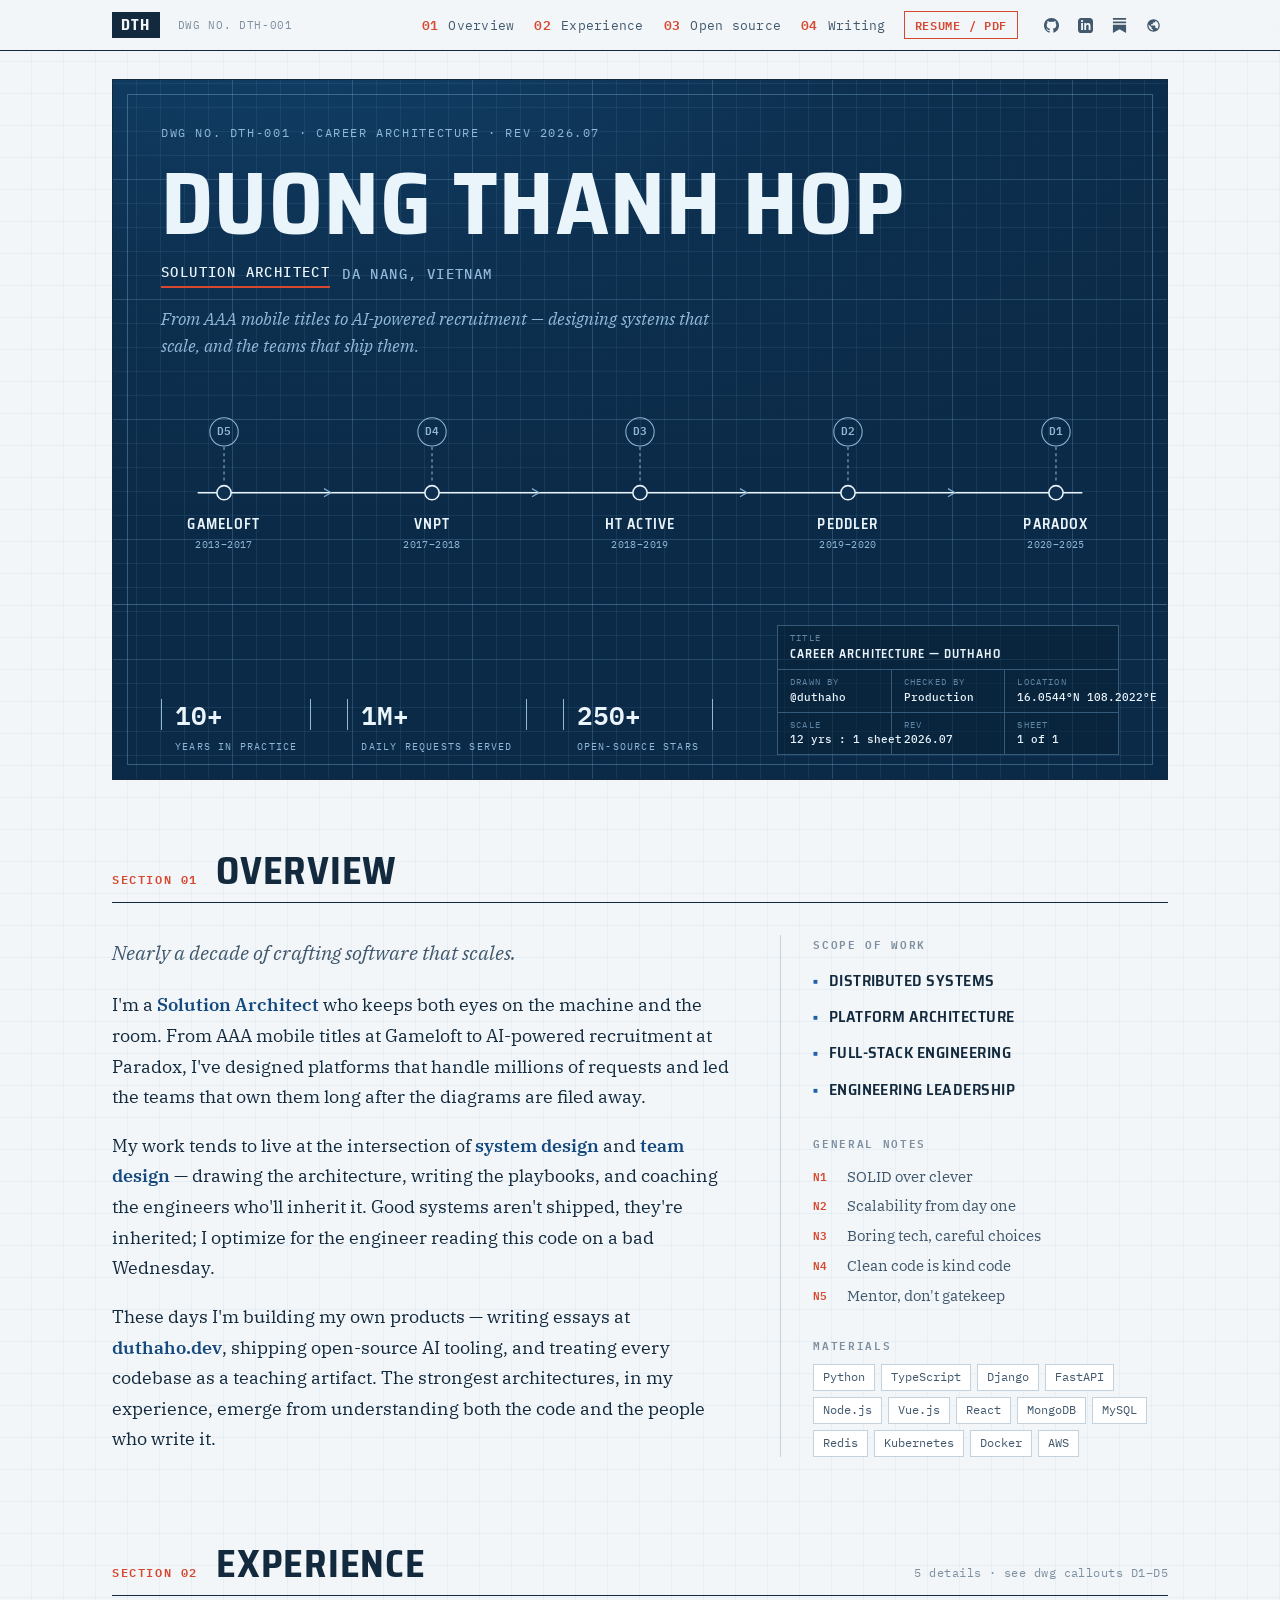
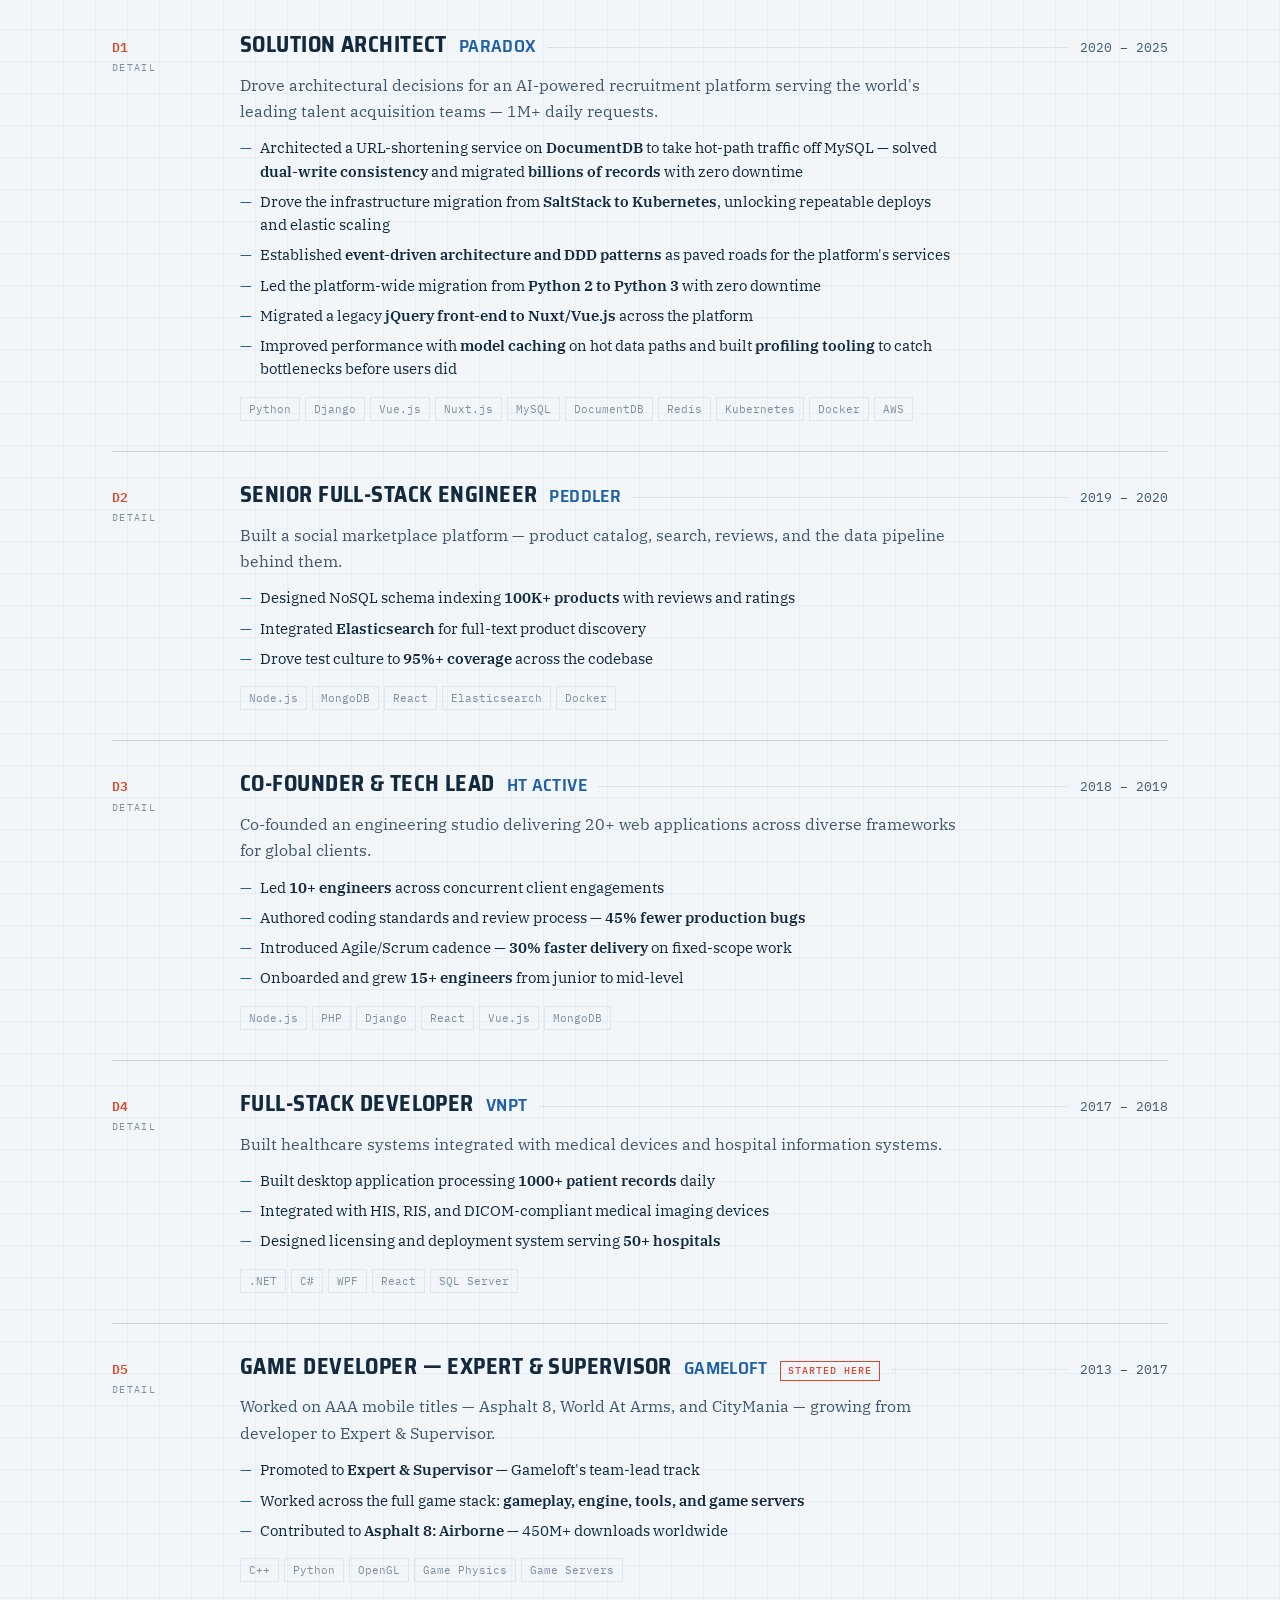
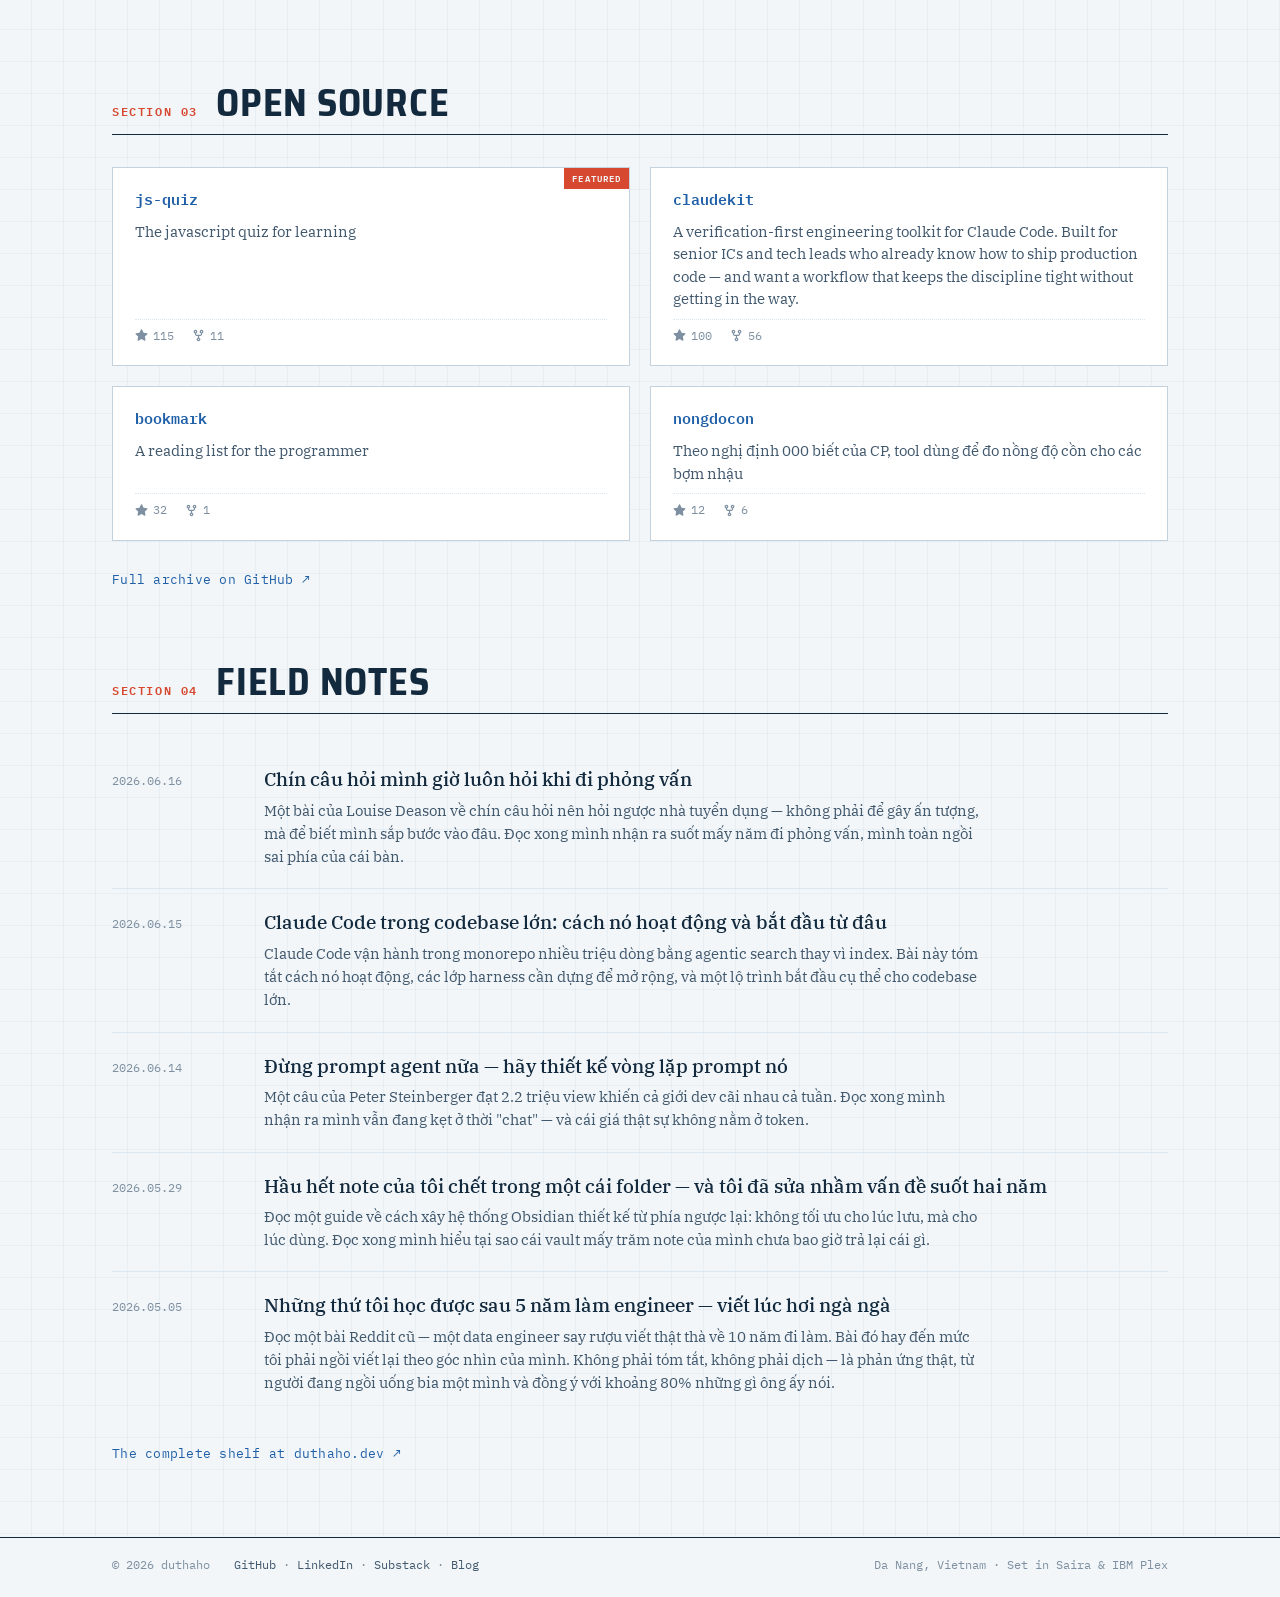
==== commit c216856f: "Add printable resume with PDF export" ====
--- a/index.html
+++ b/index.html
@@ -24,6 +24,7 @@
                 <a href="#oss"><span>03</span> Open source</a>
                 <a href="#writing"><span>04</span> Writing</a>
             </nav>
+            <a href="resume.html" class="tbar__resume">Resume / PDF</a>
             <ul class="tbar__social" id="tbar-social"></ul>
         </div>
     </header>
--- a/styles.css
+++ b/styles.css
@@ -125,6 +125,22 @@
 }
 .tbar__nav a span { color: var(--redline); font-weight: 600; margin-right: 2px; }
 .tbar__nav a:hover { color: var(--ink); text-decoration: none; }
+.tbar__resume {
+    font-family: var(--font-mono);
+    font-size: 11.5px;
+    font-weight: 600;
+    letter-spacing: 0.06em;
+    text-transform: uppercase;
+    color: var(--redline);
+    border: 1px solid var(--redline);
+    padding: 4px 10px;
+    white-space: nowrap;
+}
+.tbar__resume:hover {
+    color: var(--paper);
+    background: var(--redline);
+    text-decoration: none;
+}
 .tbar__social {
     display: flex;
     gap: 4px;
@@ -145,7 +161,7 @@
     .tbar__inner { padding: 10px 16px; gap: 12px; }
     .tbar__nav { display: none; }
     .tbar__dwg { display: none; }
-    .tbar__social { margin-left: auto; }
+    .tbar__resume { margin-left: auto; }
 }
 
 /* -------- The sheet (hero cyanotype) -------- */
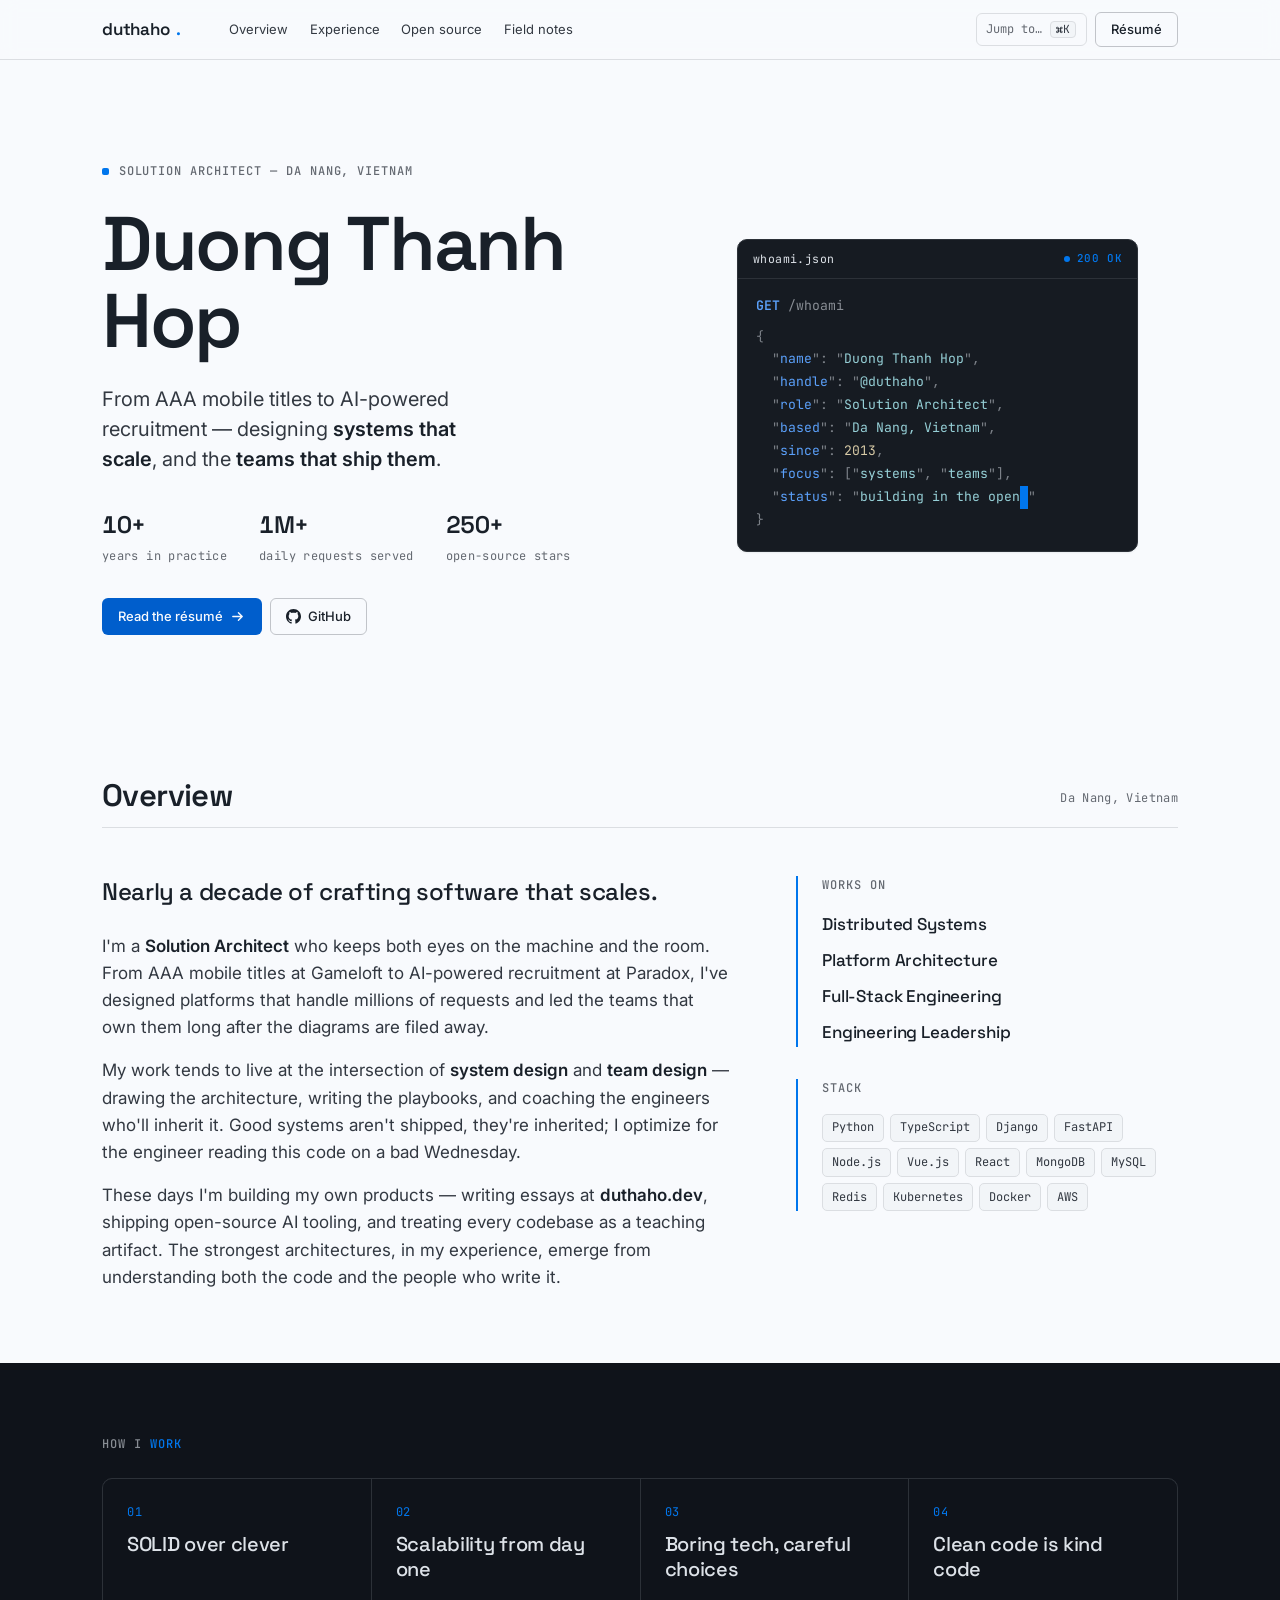
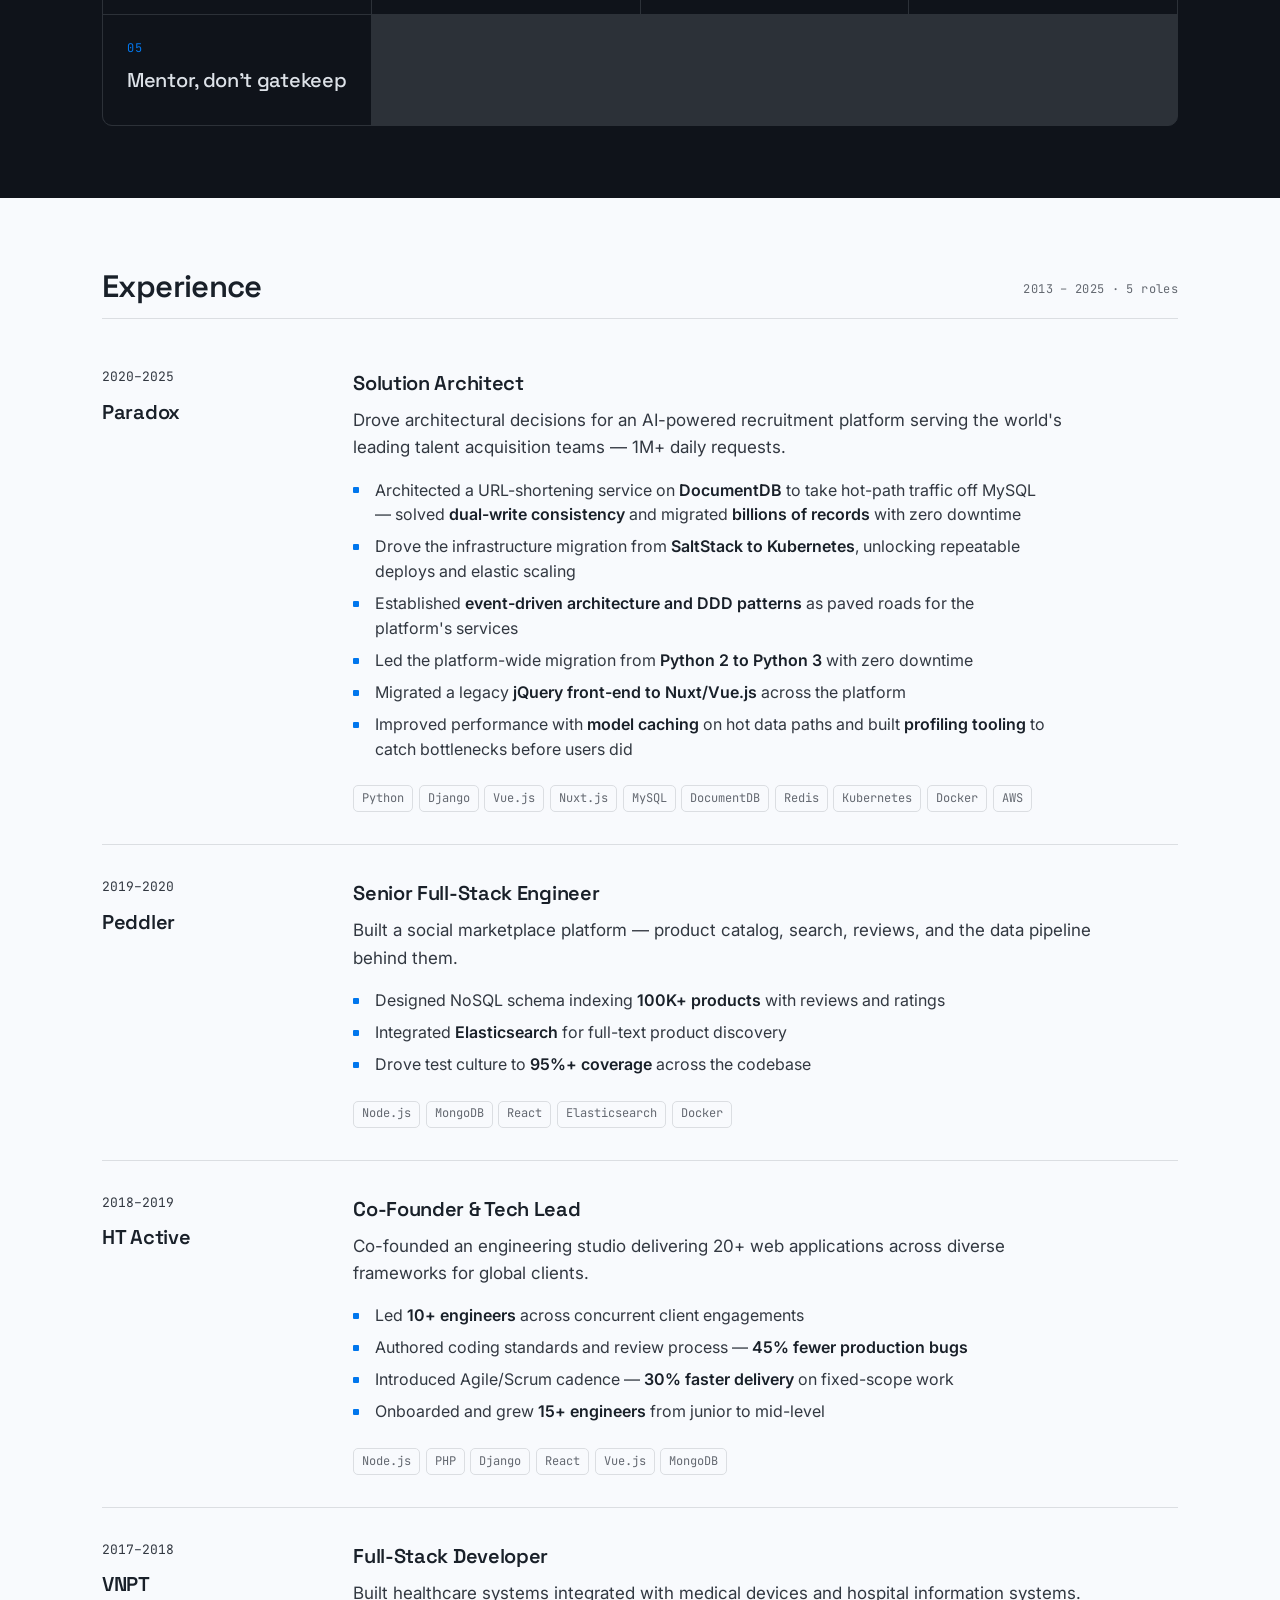
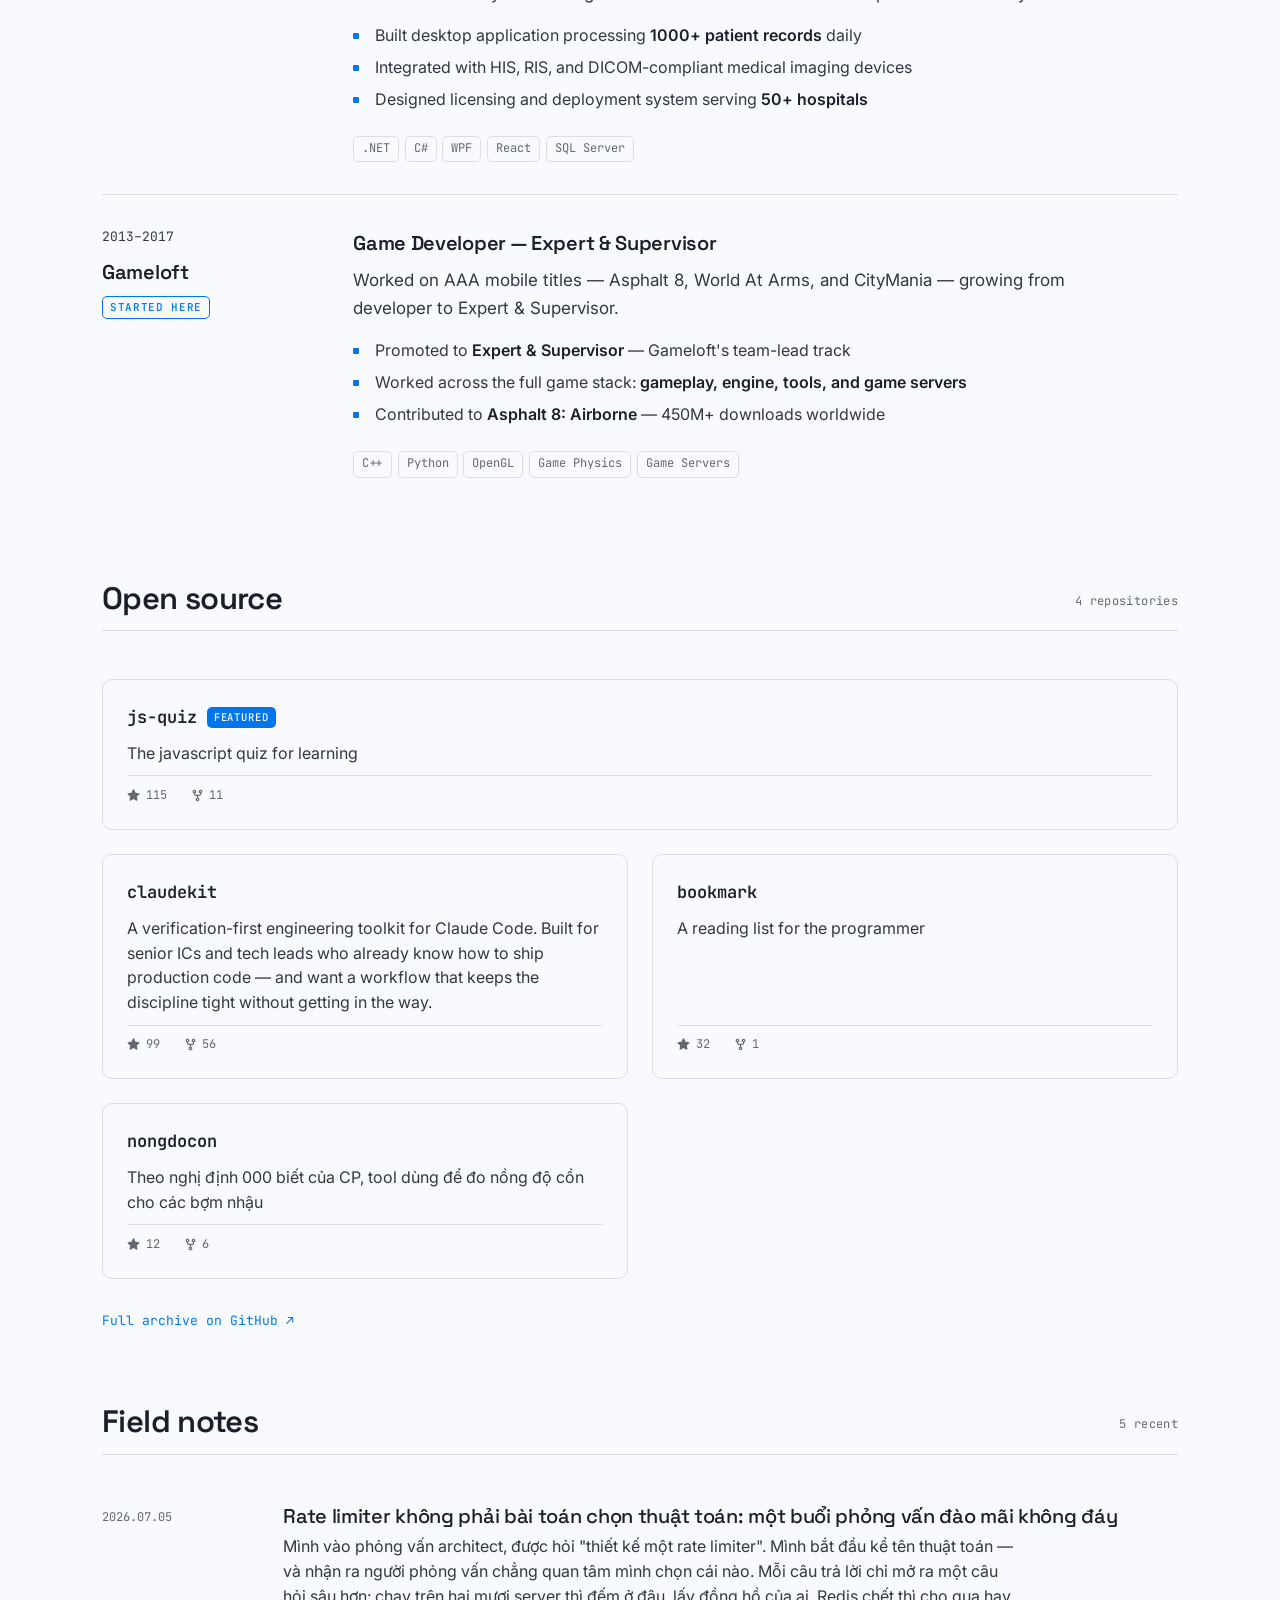
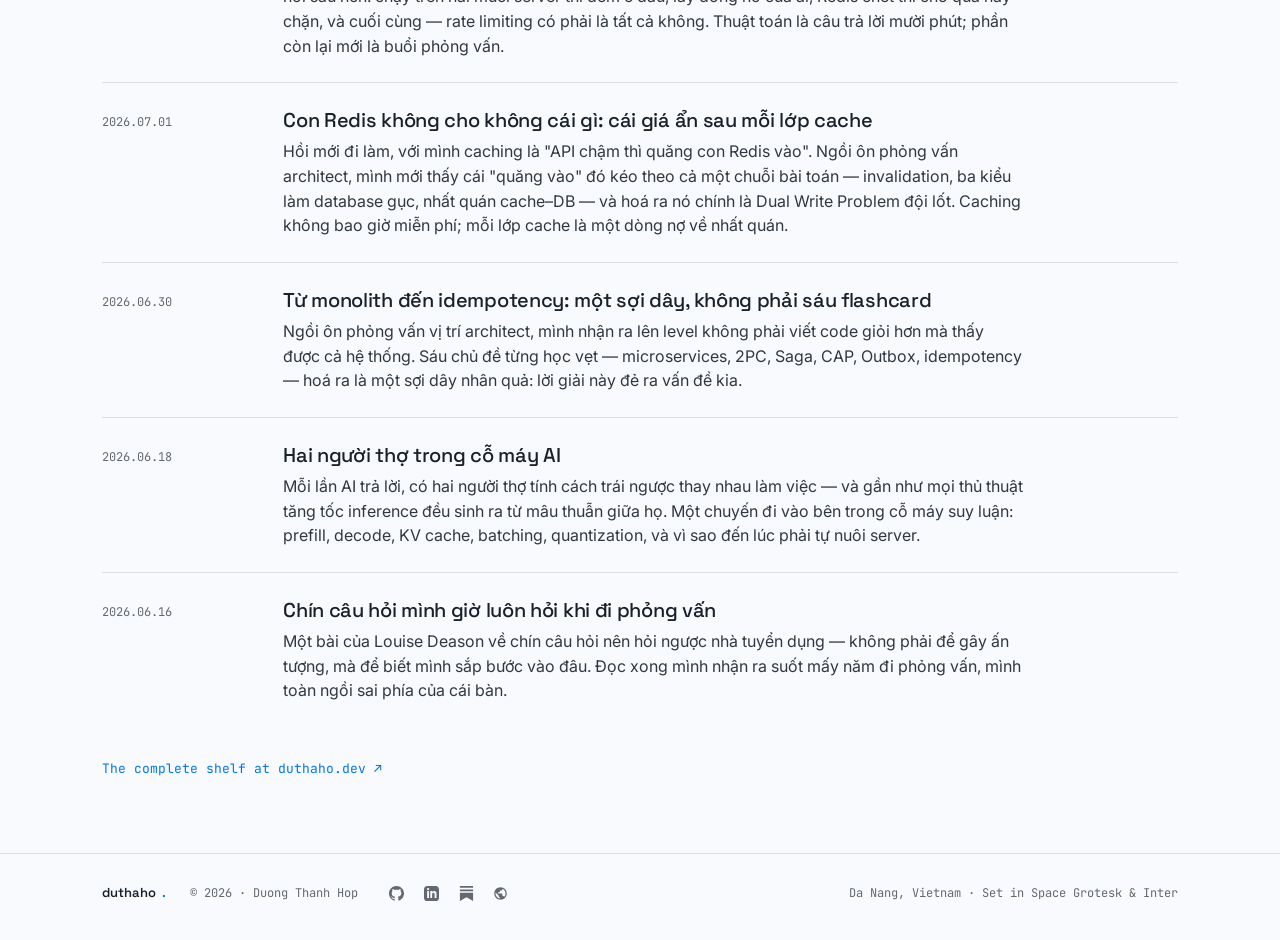
==== commit 2913c6d8: "Redesign about page and résumé on Cobalt design system Replace the blueprint theme with a modern-min" ====
--- a/index.html
+++ b/index.html
@@ -4,100 +4,113 @@
     <meta charset="utf-8">
     <meta name="viewport" content="width=device-width, initial-scale=1.0">
     <title>duthaho — Solution Architect</title>
-    <meta name="description" content="Duong Thanh Hop (@duthaho) — Solution Architect. From AAA mobile titles at Gameloft to AI-powered recruitment at Paradox.">
+    <meta name="description" content="Duong Thanh Hop (@duthaho) — Solution Architect. From AAA mobile titles at Gameloft to AI-powered recruitment at Paradox. Systems that scale, and the teams that ship them.">
     <link href="favicon.ico" rel="icon">
     <link rel="stylesheet" href="styles.css">
     <link rel="preconnect" href="https://fonts.googleapis.com">
     <link rel="preconnect" href="https://fonts.gstatic.com" crossorigin>
-    <link href="https://fonts.googleapis.com/css2?family=Saira+Semi+Condensed:wght@500;600;700&family=IBM+Plex+Serif:ital,wght@0,400;0,500;1,400&family=IBM+Plex+Mono:wght@400;500;600&display=swap" rel="stylesheet">
+    <link href="https://fonts.googleapis.com/css2?family=Space+Grotesk:wght@400;500;600;700&family=Inter:wght@400;500;600&family=JetBrains+Mono:wght@400;500;600&display=swap" rel="stylesheet">
 </head>
 <body>
 
-    <!-- Drawing header bar -->
-    <header class="tbar">
-        <div class="tbar__inner">
-            <a href="#top" class="tbar__stamp">DTH</a>
-            <span class="tbar__dwg">DWG NO. DTH-001</span>
-            <nav class="tbar__nav" aria-label="Primary">
-                <a href="#overview"><span>01</span> Overview</a>
-                <a href="#experience"><span>02</span> Experience</a>
-                <a href="#oss"><span>03</span> Open source</a>
-                <a href="#writing"><span>04</span> Writing</a>
+    <!-- Nav: bordered flush bar + working ⌘K palette -->
+    <header class="nav">
+        <div class="nav__inner">
+            <a href="#top" class="nav__mark">duthaho<span class="dot">.</span></a>
+            <nav class="nav__links" aria-label="Primary">
+                <a href="#overview">Overview</a>
+                <a href="#experience">Experience</a>
+                <a href="#oss">Open source</a>
+                <a href="#writing">Field notes</a>
             </nav>
-            <a href="resume.html" class="tbar__resume">Resume / PDF</a>
-            <ul class="tbar__social" id="tbar-social"></ul>
+            <div class="nav__right">
+                <button class="kbtn" id="palette-open" type="button" aria-haspopup="dialog" aria-label="Open command palette">
+                    <span>Jump to…</span><kbd>⌘K</kbd>
+                </button>
+                <a href="resume.html" class="btn btn--ghost">Résumé</a>
+            </div>
         </div>
     </header>
 
+    <!-- ⌘K command palette -->
+    <div class="palette" id="palette" role="dialog" aria-modal="true" aria-label="Command palette" hidden>
+        <div class="palette__box">
+            <input class="palette__search" id="palette-search" type="text"
+                   placeholder="Jump to a section, open a link…" autocomplete="off" spellcheck="false"
+                   aria-label="Search commands" aria-controls="palette-list">
+            <div class="palette__list" id="palette-list" role="listbox" aria-label="Commands"></div>
+        </div>
+    </div>
+
     <main id="top">
 
-        <!-- =========== SHEET (hero blueprint) =========== -->
-        <section class="sheet" id="sheet" aria-label="Career drawing">
-            <div class="sheet__inner">
-                <p class="sheet__eyebrow" id="sheet-eyebrow"></p>
-                <h1 class="sheet__name" id="sheet-name"></h1>
-                <p class="sheet__role" id="sheet-role"></p>
-                <p class="sheet__desc" id="sheet-desc"></p>
-
-                <div class="diagram" id="diagram" aria-label="Career timeline diagram"></div>
-
-                <div class="sheet__base">
-                    <ul class="dims" id="sheet-stats"></ul>
-                    <div class="tblock" id="sheet-tblock" role="table" aria-label="Title block"></div>
+        <!-- Hero (Marquee): title-left, code card right -->
+        <section class="hero wrap" aria-label="Introduction">
+            <div class="hero__grid">
+                <div class="hero__intro">
+                    <p class="hero__eyebrow klabel" id="hero-eyebrow"></p>
+                    <h1 class="hero__name" id="hero-name"></h1>
+                    <p class="hero__lede" id="hero-lede"></p>
+                    <div class="hero__stats" id="hero-stats"></div>
+                    <div class="hero__actions" id="hero-actions"></div>
                 </div>
+                <figure class="card" id="hero-card" aria-label="Profile as an API response"></figure>
             </div>
         </section>
 
-        <!-- =========== 01 OVERVIEW =========== -->
-        <section class="sec" id="overview">
+        <!-- Overview -->
+        <section class="sec wrap" id="overview">
             <header class="sec__head">
-                <span class="sec__no">Section 01</span>
                 <h2 class="sec__title">Overview</h2>
+                <span class="sec__meta" id="overview-meta"></span>
             </header>
             <div class="overview">
-                <article class="overview__prose" id="overview-prose"></article>
-                <aside class="overview__aside">
-                    <div class="spec">
-                        <h3 class="spec__label">Scope of work</h3>
-                        <ul class="spec__list" id="overview-scope"></ul>
+                <div class="prose" id="overview-prose"></div>
+                <aside class="aside">
+                    <div class="aside__block">
+                        <p class="aside__label klabel">Works on</p>
+                        <ul class="skills" id="overview-skills"></ul>
                     </div>
-                    <div class="spec">
-                        <h3 class="spec__label">General notes</h3>
-                        <ol class="spec__notes" id="overview-notes"></ol>
-                    </div>
-                    <div class="spec">
-                        <h3 class="spec__label">Materials</h3>
-                        <ul class="spec__chips" id="overview-stack"></ul>
+                    <div class="aside__block">
+                        <p class="aside__label klabel">Stack</p>
+                        <ul class="chips" id="overview-stack"></ul>
                     </div>
                 </aside>
             </div>
         </section>
 
-        <!-- =========== 02 EXPERIENCE =========== -->
-        <section class="sec" id="experience">
-            <header class="sec__head">
-                <span class="sec__no">Section 02</span>
-                <h2 class="sec__title">Experience</h2>
-                <span class="sec__meta" id="experience-count"></span>
-            </header>
-            <ol class="details" id="experience-feed"></ol>
+        <!-- Principles — the one dark graphite band -->
+        <section class="band" id="principles" aria-label="Operating principles">
+            <div class="band__inner">
+                <p class="band__label klabel">How I <span>work</span></p>
+                <ul class="principles" id="principles-list"></ul>
+            </div>
         </section>
 
-        <!-- =========== 03 OPEN SOURCE =========== -->
-        <section class="sec" id="oss">
+        <!-- Experience -->
+        <section class="sec wrap" id="experience">
             <header class="sec__head">
-                <span class="sec__no">Section 03</span>
+                <h2 class="sec__title">Experience</h2>
+                <span class="sec__meta" id="experience-meta"></span>
+            </header>
+            <ol class="xp" id="experience-list"></ol>
+        </section>
+
+        <!-- Open source -->
+        <section class="sec wrap" id="oss">
+            <header class="sec__head">
                 <h2 class="sec__title">Open source</h2>
+                <span class="sec__meta" id="oss-meta"></span>
             </header>
             <div class="repos" id="repos-grid"></div>
             <a href="https://github.com/duthaho?tab=repositories" target="_blank" rel="noopener" class="sec__more">Full archive on GitHub ↗</a>
         </section>
 
-        <!-- =========== 04 WRITING =========== -->
-        <section class="sec" id="writing">
+        <!-- Field notes -->
+        <section class="sec wrap" id="writing">
             <header class="sec__head">
-                <span class="sec__no">Section 04</span>
                 <h2 class="sec__title">Field notes</h2>
+                <span class="sec__meta" id="writing-meta"></span>
             </header>
             <ol class="notes" id="writing-feed"></ol>
             <a href="https://duthaho.dev/" target="_blank" rel="noopener" class="sec__more">The complete shelf at duthaho.dev ↗</a>
@@ -117,6 +130,8 @@
         <symbol id="icon-globe" viewBox="0 0 24 24"><path fill="currentColor" d="M12 2C6.48 2 2 6.48 2 12s4.48 10 10 10 10-4.48 10-10S17.52 2 12 2zm-1 17.93c-3.95-.49-7-3.85-7-7.93 0-.62.08-1.21.21-1.79L9 15v1c0 1.1.9 2 2 2v1.93zm6.9-2.54c-.26-.81-1-1.39-1.9-1.39h-1v-3c0-.55-.45-1-1-1H8v-2h2c.55 0 1-.45 1-1V7h2c1.1 0 2-.9 2-2v-.41c2.93 1.19 5 4.06 5 7.41 0 2.08-.8 3.97-2.1 5.39z"/></symbol>
         <symbol id="icon-star" viewBox="0 0 16 16"><path fill="currentColor" d="M8 .25a.75.75 0 0 1 .673.418l1.882 3.815 4.21.612a.75.75 0 0 1 .416 1.279l-3.046 2.97.719 4.192a.751.751 0 0 1-1.088.791L8 12.347l-3.766 1.98a.75.75 0 0 1-1.088-.79l.72-4.194L.818 6.374a.75.75 0 0 1 .416-1.28l4.21-.611L7.327.668A.75.75 0 0 1 8 .25Z"/></symbol>
         <symbol id="icon-fork" viewBox="0 0 16 16"><path fill="currentColor" fill-rule="evenodd" d="M5 5.372v.878c0 .414.336.75.75.75h4.5a.75.75 0 0 0 .75-.75v-.878a2.25 2.25 0 1 1 1.5 0v.878a2.25 2.25 0 0 1-2.25 2.25h-1.5v2.128a2.251 2.251 0 1 1-1.5 0V8.5h-1.5A2.25 2.25 0 0 1 3.5 6.25v-.878a2.25 2.25 0 1 1 1.5 0ZM5 3.25a.75.75 0 1 0-1.5 0 .75.75 0 0 0 1.5 0Zm6.75.75a.75.75 0 1 0 0-1.5.75.75 0 0 0 0 1.5Zm-3 8.75a.75.75 0 1 0-1.5 0 .75.75 0 0 0 1.5 0Z"/></symbol>
+        <symbol id="icon-arrow" viewBox="0 0 16 16"><path fill="none" stroke="currentColor" stroke-width="1.5" stroke-linecap="round" stroke-linejoin="round" d="M3 8h10M9 4l4 4-4 4"/></symbol>
+        <symbol id="icon-hash" viewBox="0 0 16 16"><path fill="none" stroke="currentColor" stroke-width="1.4" stroke-linecap="round" d="M6 2.5 4.5 13.5M11.5 2.5 10 13.5M2.5 5.5h11M2 10.5h11"/></symbol>
     </svg>
 
     <script src="app.js"></script>
--- a/styles.css
+++ b/styles.css
@@ -1,802 +1,832 @@
-/* ====================================================================
-   duthaho — career architecture
-   An engineering drawing of a Solution Architect.
-   Cyanotype sheet hero · drafting-paper body · redline markup accent.
-   ==================================================================== */
-
-:root {
-    /* Drafting paper (body) */
-    --paper:        #f2f6f8;
-    --paper-line:   rgba(30, 95, 168, 0.05);
-    --panel:        #ffffff;
-
-    /* Ink */
-    --ink:          #132a3e;
-    --ink-soft:     #41586d;
-    --ink-fade:     #7d8fa0;
-    --hairline:     #c3d2dd;
-    --hairline-soft:#dbe6ee;
-
-    /* Draft blue + redline markup */
-    --blue:         #1e5fa8;
-    --blue-deep:    #14497f;
-    --redline:      #d6482f;
-
-    /* Cyanotype sheet (hero) */
-    --sheet:        #0d3050;
-    --sheet-2:      #0b2a47;
-    --sheet-line:   rgba(127, 179, 217, 0.38);
-    --sheet-grid:   rgba(127, 179, 217, 0.10);
-    --sheet-grid-major: rgba(127, 179, 217, 0.16);
-    --sheet-dim:    #8fb8d9;
-    --sheet-bright: #eaf4fb;
-
-    /* Type */
-    --font-display: "Saira Semi Condensed", "Arial Narrow", sans-serif;
-    --font-serif:   "IBM Plex Serif", "Iowan Old Style", Georgia, serif;
-    --font-mono:    "IBM Plex Mono", ui-monospace, "SF Mono", Menlo, monospace;
-}
-
-/* -------- Reset / base -------- */
+/* Hallmark · genre: modern-minimal · macrostructure: Marquee Hero · theme: Cobalt
+ * enrichment: Tier-A code card · nav: bordered + ⌘K palette · footer: Ft2 inline
+ * tone: precise / engineered / calm-confident · anchor hue: electric cobalt (256)
+ * Hallmark · pre-emit critique: P5 H5 E5 S5 R5 V5
+ */
+@import url("tokens.css");
+
+/* ==================================================================
+   Reset / base
+   ================================================================== */
 
 *, *::before, *::after { box-sizing: border-box; }
 
-html { scroll-behavior: smooth; }
+html {
+    overflow-x: clip;
+    scroll-behavior: smooth;
+    -webkit-text-size-adjust: 100%;
+}
 
 body {
+    overflow-x: clip;
     margin: 0;
-    background:
-        repeating-linear-gradient(0deg,   transparent 0 31px, var(--paper-line) 31px 32px),
-        repeating-linear-gradient(90deg,  transparent 0 31px, var(--paper-line) 31px 32px),
-        var(--paper);
-    color: var(--ink);
-    font-family: var(--font-serif);
-    font-size: 16px;
-    line-height: 1.65;
+    background: var(--color-paper);
+    color: var(--color-ink-2);
+    font-family: var(--font-body);
+    font-size: var(--text-md);
+    font-weight: 400;
+    line-height: 1.6;
     -webkit-font-smoothing: antialiased;
     text-rendering: optimizeLegibility;
 }
 
-a { color: var(--blue); text-decoration: none; }
-a:hover { color: var(--blue-deep); text-decoration: underline; text-underline-offset: 3px; }
-a:focus-visible, button:focus-visible {
-    outline: 2px solid var(--redline);
-    outline-offset: 2px;
-    border-radius: 2px;
-}
+a { color: inherit; text-decoration: none; }
 
 img, svg { display: block; max-width: 100%; }
 ul, ol { margin: 0; padding: 0; list-style: none; }
-h1, h2, h3 { margin: 0; }
-p { margin: 0 0 14px; }
-p:last-child { margin-bottom: 0; }
-strong { font-weight: 600; color: var(--ink); }
-
-::selection { background: rgba(30, 95, 168, 0.18); }
-
-section { scroll-margin-top: 84px; }
-
-/* -------- Drawing header bar -------- */
-
-.tbar {
+h1, h2, h3 { margin: 0; font-weight: 500; }
+p { margin: 0; }
+strong { font-weight: 600; color: var(--color-ink); }
+
+::selection { background: var(--color-selection); }
+
+:focus-visible {
+    outline: 2px solid var(--color-focus);
+    outline-offset: 2px;
+    border-radius: 3px;
+}
+
+section { scroll-margin-top: 80px; }
+
+.wrap {
+    max-width: 1140px;
+    margin: 0 auto;
+    padding-inline: var(--space-lg);
+}
+
+/* mono machine-readout labels */
+.klabel {
+    font-family: var(--font-mono);
+    font-size: var(--text-xs);
+    font-weight: 500;
+    letter-spacing: 0.08em;
+    text-transform: uppercase;
+    color: var(--color-ink-3);
+}
+
+/* ==================================================================
+   Reveal engine — one orchestrated entrance, then static
+   ================================================================== */
+
+.reveal {
+    opacity: 0;
+    transform: translateY(10px);
+    transition: opacity var(--dur-reveal) var(--ease-out),
+                transform var(--dur-reveal) var(--ease-out);
+}
+.reveal.is-in { opacity: 1; transform: none; }
+
+/* ==================================================================
+   Nav — bordered flush bar + ⌘K palette + resume
+   ================================================================== */
+
+.nav {
     position: sticky;
     top: 0;
-    z-index: 50;
-    background: rgba(242, 246, 248, 0.92);
-    backdrop-filter: blur(10px);
-    -webkit-backdrop-filter: blur(10px);
-    border-bottom: 1.5px solid var(--ink);
-}
-.tbar__inner {
-    max-width: 1120px;
+    z-index: var(--z-nav);
+    background: color-mix(in oklab, var(--color-paper) 82%, transparent);
+    backdrop-filter: blur(8px);
+    -webkit-backdrop-filter: blur(8px);
+    border-bottom: 1px solid var(--color-rule);
+}
+.nav__inner {
+    max-width: 1140px;
     margin: 0 auto;
-    padding: 10px 32px;
-    display: flex;
-    align-items: center;
-    gap: 18px;
-}
-.tbar__stamp {
-    font-family: var(--font-display);
-    font-weight: 700;
-    font-size: 15px;
-    letter-spacing: 0.08em;
-    color: var(--paper);
-    background: var(--ink);
-    padding: 3px 9px 2px;
-    line-height: 1.4;
-}
-.tbar__stamp:hover { color: var(--paper); background: var(--blue-deep); text-decoration: none; }
-.tbar__dwg {
-    font-family: var(--font-mono);
-    font-size: 11px;
+    padding: 0.75rem var(--space-lg);
+    display: flex;
+    align-items: center;
+    gap: var(--space-md);
+}
+.nav__mark {
+    display: inline-flex;
+    align-items: baseline;
+    gap: 0.4rem;
+    font-family: var(--font-display);
+    font-weight: 600;
+    font-size: var(--text-md);
+    letter-spacing: -0.01em;
+    color: var(--color-ink);
+    white-space: nowrap;
+}
+.nav__mark .dot { color: var(--color-accent); }
+.nav__links {
+    display: flex;
+    gap: 1.35rem;
+    margin-left: var(--space-md);
+}
+.nav__links a {
+    position: relative;
+    font-size: var(--text-sm);
+    color: var(--color-ink-2);
+    padding: 2px 0;
+    white-space: nowrap;
+}
+.nav__links a::after {
+    content: "";
+    position: absolute;
+    left: 0; right: 100%; bottom: -2px;
+    height: 1.5px;
+    background: var(--color-accent);
+    transition: right var(--dur-short) var(--ease-out);
+}
+.nav__links a:hover { color: var(--color-ink); }
+.nav__links a:hover::after { right: 0; }
+
+.nav__right {
+    margin-left: auto;
+    display: flex;
+    align-items: center;
+    gap: var(--space-2xs);
+}
+
+/* ⌘K affordance */
+.kbtn {
+    display: inline-flex;
+    align-items: center;
+    gap: 0.5rem;
+    font-family: var(--font-mono);
+    font-size: var(--text-xs);
+    color: var(--color-ink-3);
+    background: var(--color-paper);
+    border: 1px solid var(--color-rule);
+    border-radius: var(--radius-control);
+    padding: 0.4rem 0.6rem;
+    cursor: pointer;
+    transition: border-color var(--dur-short) var(--ease-out),
+                color var(--dur-short) var(--ease-out);
+}
+.kbtn:hover { border-color: var(--color-accent); color: var(--color-ink); }
+.kbtn kbd {
+    font-family: inherit;
+    font-size: 0.7rem;
+    color: var(--color-ink-2);
+    background: var(--color-paper-2);
+    border: 1px solid var(--color-rule);
+    border-radius: 4px;
+    padding: 0.05rem 0.3rem;
+}
+
+/* Buttons */
+.btn {
+    display: inline-flex;
+    align-items: center;
+    gap: 0.45rem;
+    font-family: var(--font-body);
+    font-size: var(--text-sm);
+    font-weight: 500;
+    line-height: 1;
+    white-space: nowrap;
+    border-radius: var(--radius-control);
+    padding: 0.62rem 0.95rem;
+    cursor: pointer;
+    border: 1px solid transparent;
+    transition: background-color var(--dur-short) var(--ease-out),
+                border-color var(--dur-short) var(--ease-out),
+                color var(--dur-short) var(--ease-out);
+}
+.btn--primary {
+    background: var(--color-accent-btn);
+    color: var(--color-accent-ink);
+}
+.btn--primary:hover { background: var(--color-accent-btn-2); }
+.btn--ghost {
+    background: transparent;
+    color: var(--color-ink);
+    border-color: var(--color-rule-strong);
+}
+.btn--ghost:hover { border-color: var(--color-ink); }
+.btn svg { width: 15px; height: 15px; }
+
+@media (max-width: 860px) {
+    .nav__links { display: none; }
+    .kbtn kbd { display: none; }
+}
+
+@media (max-width: 520px) {
+    .wrap, .nav__inner, .band__inner, .foot__inner { padding-inline: var(--space-sm); }
+    .nav__inner { gap: var(--space-2xs); }
+    .btn, .kbtn { padding-inline: 0.7rem; }
+}
+
+/* ==================================================================
+   ⌘K command palette
+   ================================================================== */
+
+.palette {
+    position: fixed;
+    inset: 0;
+    z-index: var(--z-overlay);
+    display: grid;
+    place-items: start center;
+    padding-top: 12vh;
+    background: color-mix(in oklab, var(--color-ink) 40%, transparent);
+    opacity: 0;
+    visibility: hidden;
+    transition: opacity var(--dur-short) var(--ease-out),
+                visibility 0s linear var(--dur-short);
+}
+.palette.is-open {
+    opacity: 1;
+    visibility: visible;
+    transition: opacity var(--dur-short) var(--ease-out);
+}
+.palette__box {
+    width: min(560px, 92vw);
+    background: var(--color-paper);
+    border: 1px solid var(--color-rule-strong);
+    border-radius: var(--radius-card);
+    box-shadow: 0 24px 60px var(--color-shadow);
+    overflow: hidden;
+    transform: translateY(-8px);
+    transition: transform var(--dur-mid) var(--ease-out);
+}
+.palette.is-open .palette__box { transform: none; }
+.palette__search {
+    width: 100%;
+    border: none;
+    border-bottom: 1px solid var(--color-rule);
+    background: transparent;
+    padding: 1rem 1.15rem;
+    font-family: var(--font-mono);
+    font-size: var(--text-sm);
+    color: var(--color-ink);
+}
+.palette__search::placeholder { color: var(--color-ink-3); }
+.palette__search:focus { outline: none; }
+.palette__list {
+    max-height: 340px;
+    overflow-y: auto;
+    padding: 0.4rem;
+}
+.palette__group {
+    font-family: var(--font-mono);
+    font-size: 0.68rem;
+    letter-spacing: 0.1em;
+    text-transform: uppercase;
+    color: var(--color-ink-3);
+    padding: 0.7rem 0.75rem 0.3rem;
+}
+.pcmd {
+    display: flex;
+    align-items: center;
+    gap: 0.7rem;
+    width: 100%;
+    text-align: left;
+    background: transparent;
+    border: none;
+    border-radius: var(--radius-control);
+    padding: 0.6rem 0.75rem;
+    font-size: var(--text-sm);
+    color: var(--color-ink-2);
+    cursor: pointer;
+}
+.pcmd svg { width: 15px; height: 15px; color: var(--color-ink-3); flex: none; }
+.pcmd__hint {
+    margin-left: auto;
+    font-family: var(--font-mono);
+    font-size: 0.68rem;
+    color: var(--color-ink-3);
+}
+.pcmd.is-active { background: var(--color-accent-soft); color: var(--color-ink); }
+.pcmd.is-active svg { color: var(--color-accent); }
+.palette__empty {
+    padding: 1.4rem 0.9rem;
+    font-family: var(--font-mono);
+    font-size: var(--text-sm);
+    color: var(--color-ink-3);
+}
+
+/* ==================================================================
+   Hero — Marquee: title-left, code card right
+   ================================================================== */
+
+.hero { padding-block: clamp(3rem, 8vw, 6rem) var(--space-2xl); }
+.hero__grid {
+    display: grid;
+    grid-template-columns: minmax(0, 1.05fr) minmax(0, 0.95fr);
+    gap: clamp(2rem, 5vw, 4rem);
+    align-items: center;
+}
+.hero__eyebrow {
+    display: inline-flex;
+    align-items: center;
+    gap: 0.6rem;
+    margin-bottom: var(--space-md);
+}
+.hero__eyebrow::before {
+    content: "";
+    width: 7px; height: 7px;
+    border-radius: 2px;
+    background: var(--color-accent);
+}
+.hero__name {
+    font-family: var(--font-display);
+    font-weight: 600;
+    font-size: var(--text-display);
+    line-height: 1.02;
+    letter-spacing: -0.03em;
+    color: var(--color-ink);
+    overflow-wrap: anywhere;
+    min-width: 0;
+    margin-bottom: var(--space-md);
+}
+.hero__lede {
+    font-size: var(--text-lg);
+    line-height: 1.5;
+    color: var(--color-ink-2);
+    max-width: 30ch;
+    margin-bottom: var(--space-lg);
+}
+.hero__lede b { color: var(--color-ink); font-weight: 600; }
+
+.hero__stats {
+    display: flex;
+    flex-wrap: wrap;
+    gap: var(--space-lg);
+    margin-bottom: var(--space-lg);
+}
+.hero__stat { display: flex; flex-direction: column; gap: 0.15rem; }
+.hero__stat b {
+    font-family: var(--font-display);
+    font-weight: 600;
+    font-size: var(--text-xl);
+    letter-spacing: -0.02em;
+    color: var(--color-ink);
+    font-variant-numeric: tabular-nums;
+}
+.hero__stat span {
+    font-family: var(--font-mono);
+    font-size: var(--text-xs);
+    letter-spacing: 0.03em;
+    color: var(--color-ink-3);
+}
+
+.hero__actions { display: flex; flex-wrap: wrap; gap: var(--space-2xs); }
+
+/* Code card — hand-built, no fake window chrome (no traffic-light dots) */
+.card {
+    background: var(--color-graphite);
+    border: 1px solid var(--color-rule-dark);
+    border-radius: var(--radius-card);
+    box-shadow: 0 1px 2px var(--color-shadow-weak);
+    overflow: hidden;
+    font-family: var(--font-mono);
+    transition: border-color var(--dur-short) var(--ease-out);
+}
+.card:hover { border-color: color-mix(in oklab, var(--color-accent) 55%, var(--color-rule-dark)); }
+.card__bar {
+    display: flex;
+    align-items: center;
+    gap: 0.7rem;
+    padding: 0.6rem 0.9rem;
+    border-bottom: 1px solid var(--color-rule-dark);
+    font-size: 0.72rem;
+    letter-spacing: 0.04em;
+    color: var(--color-graphite-mut);
+}
+.card__file { color: var(--color-graphite-ink); }
+.status {
+    margin-left: auto;
+    display: inline-flex;
+    align-items: center;
+    gap: 0.4rem;
+    font-size: 0.68rem;
+    font-weight: 500;
     letter-spacing: 0.06em;
-    color: var(--ink-fade);
-}
-.tbar__nav {
-    display: flex;
-    gap: 20px;
-    margin-left: auto;
-}
-.tbar__nav a {
-    font-family: var(--font-mono);
-    font-size: 12.5px;
-    color: var(--ink-soft);
-    letter-spacing: 0.02em;
-}
-.tbar__nav a span { color: var(--redline); font-weight: 600; margin-right: 2px; }
-.tbar__nav a:hover { color: var(--ink); text-decoration: none; }
-.tbar__resume {
-    font-family: var(--font-mono);
-    font-size: 11.5px;
+    color: var(--color-accent);
+}
+.status::before {
+    content: "";
+    width: 6px; height: 6px;
+    border-radius: 50%;
+    background: var(--color-accent);
+}
+.card__body {
+    padding: 1rem 1.1rem 1.15rem;
+    font-size: 0.82rem;
+    line-height: 1.75;
+    color: var(--color-graphite-ink);
+    overflow-x: auto;
+    white-space: pre;
+    scrollbar-width: thin;
+}
+.card__body .req {
+    display: block;
+    color: var(--color-graphite-mut);
+    margin-bottom: 0.5rem;
+}
+.card__body .req b { color: var(--tok-key); font-weight: 600; }
+.tok-key   { color: var(--tok-key); }
+.tok-str   { color: var(--tok-str); }
+.tok-num   { color: var(--tok-num); }
+.tok-punct { color: var(--tok-punct); }
+.caret {
+    display: inline-block;
+    width: 0.5rem;
+    background: var(--color-accent);
+    color: transparent;
+    animation: blink 1.1s steps(1) infinite;
+}
+@keyframes blink { 50% { opacity: 0; } }
+
+@media (max-width: 800px) {
+    .hero__grid { grid-template-columns: 1fr; gap: var(--space-xl); }
+    .hero__lede { max-width: none; }
+}
+
+/* ==================================================================
+   Section shell
+   ================================================================== */
+
+.sec { padding-block: var(--space-2xl); }
+.sec + .sec { padding-top: 0; }
+
+.sec__head {
+    display: flex;
+    align-items: flex-end;
+    justify-content: space-between;
+    gap: var(--space-md);
+    flex-wrap: wrap;
+    padding-bottom: var(--space-sm);
+    border-bottom: 1px solid var(--color-rule);
+    margin-bottom: var(--space-xl);
+}
+.sec__title {
+    font-family: var(--font-display);
     font-weight: 600;
+    font-size: var(--text-2xl);
+    letter-spacing: -0.02em;
+    color: var(--color-ink);
+    line-height: 1.05;
+}
+.sec__meta {
+    font-family: var(--font-mono);
+    font-size: var(--text-xs);
+    letter-spacing: 0.03em;
+    color: var(--color-ink-3);
+    padding-bottom: 0.2rem;
+}
+.sec__more {
+    display: inline-flex;
+    align-items: center;
+    gap: 0.4rem;
+    margin-top: var(--space-lg);
+    font-family: var(--font-mono);
+    font-size: var(--text-sm);
+    color: var(--color-accent);
+    white-space: nowrap;
+}
+.sec__more:hover { color: var(--color-accent-2); text-decoration: underline; text-underline-offset: 3px; }
+
+/* ==================================================================
+   Overview — prose + hairline aside
+   ================================================================== */
+
+.overview {
+    display: grid;
+    grid-template-columns: minmax(0, 1.65fr) minmax(0, 1fr);
+    gap: clamp(2rem, 5vw, 4rem);
+    align-items: start;
+}
+.prose .lede {
+    font-family: var(--font-display);
+    font-weight: 500;
+    font-size: var(--text-xl);
+    line-height: 1.35;
+    letter-spacing: -0.015em;
+    color: var(--color-ink);
+    margin-bottom: var(--space-md);
+}
+.prose p { margin-bottom: var(--space-sm); color: var(--color-ink-2); }
+.prose p:last-child { margin-bottom: 0; }
+.prose strong { color: var(--color-ink); }
+
+.aside { display: flex; flex-direction: column; gap: var(--space-lg); }
+.aside__block { padding-left: var(--space-md); border-left: 2px solid var(--color-accent); }
+.aside__label { margin-bottom: var(--space-sm); }
+.skills { display: flex; flex-direction: column; gap: 0.55rem; }
+.skills li {
+    font-family: var(--font-display);
+    font-weight: 500;
+    font-size: var(--text-md);
+    letter-spacing: -0.01em;
+    color: var(--color-ink);
+}
+.chips { display: flex; flex-wrap: wrap; gap: 0.4rem; }
+.chips li {
+    font-family: var(--font-mono);
+    font-size: var(--text-xs);
+    color: var(--color-ink-2);
+    border: 1px solid var(--color-rule);
+    border-radius: var(--radius-chip);
+    padding: 0.22rem 0.55rem;
+    background: var(--color-paper-2);
+}
+
+@media (max-width: 780px) {
+    .overview { grid-template-columns: 1fr; gap: var(--space-xl); }
+}
+
+/* ==================================================================
+   Principles — the one dark graphite band
+   ================================================================== */
+
+.band {
+    background: var(--color-graphite-2);
+    color: var(--color-graphite-ink);
+    padding-block: var(--space-2xl);
+}
+.band__inner {
+    max-width: 1140px;
+    margin: 0 auto;
+    padding-inline: var(--space-lg);
+}
+.band__label { color: var(--color-graphite-mut); margin-bottom: var(--space-md); }
+.band__label span { color: var(--color-accent); }
+.principles {
+    display: grid;
+    grid-template-columns: repeat(auto-fit, minmax(230px, 1fr));
+    gap: 1px;
+    background: var(--color-rule-dark);
+    border: 1px solid var(--color-rule-dark);
+    border-radius: var(--radius-card);
+    overflow: hidden;
+}
+.principle {
+    background: var(--color-graphite-2);
+    padding: var(--space-md) var(--space-md) var(--space-lg);
+    display: flex;
+    flex-direction: column;
+    gap: 0.6rem;
+}
+.principle__no {
+    font-family: var(--font-mono);
+    font-size: var(--text-xs);
+    color: var(--color-accent);
+    letter-spacing: 0.06em;
+}
+.principle__text {
+    font-family: var(--font-display);
+    font-weight: 500;
+    font-size: var(--text-lg);
+    line-height: 1.25;
+    letter-spacing: -0.015em;
+    color: var(--color-graphite-ink);
+}
+
+/* ==================================================================
+   Experience — hairline rows, period-left / detail-right
+   ================================================================== */
+
+.xp { display: flex; flex-direction: column; }
+.xp__row {
+    display: grid;
+    grid-template-columns: minmax(0, 200px) minmax(0, 1fr);
+    gap: var(--space-md) clamp(1.5rem, 4vw, 3.5rem);
+    padding-block: var(--space-lg);
+    border-top: 1px solid var(--color-rule);
+}
+.xp__row:first-child { border-top: none; padding-top: 0; }
+
+.xp__aside { display: flex; flex-direction: column; gap: 0.5rem; }
+.xp__period {
+    font-family: var(--font-mono);
+    font-size: var(--text-sm);
+    color: var(--color-ink-2);
+    font-variant-numeric: tabular-nums;
+}
+.xp__co {
+    font-family: var(--font-display);
+    font-weight: 600;
+    font-size: var(--text-lg);
+    letter-spacing: -0.015em;
+    color: var(--color-ink);
+    width: max-content;
+    max-width: 100%;
+}
+.xp__co:hover { color: var(--color-accent); }
+.xp__badge {
+    width: max-content;
+    font-family: var(--font-mono);
+    font-size: 0.68rem;
+    font-weight: 500;
     letter-spacing: 0.06em;
     text-transform: uppercase;
-    color: var(--redline);
-    border: 1px solid var(--redline);
-    padding: 4px 10px;
-    white-space: nowrap;
-}
-.tbar__resume:hover {
-    color: var(--paper);
-    background: var(--redline);
-    text-decoration: none;
-}
-.tbar__social {
-    display: flex;
-    gap: 4px;
-}
-.tbar__social a {
-    display: flex;
-    align-items: center;
-    justify-content: center;
-    width: 30px;
-    height: 30px;
-    color: var(--ink-soft);
-    border: 1px solid transparent;
-}
-.tbar__social a:hover { color: var(--ink); border-color: var(--hairline); }
-.tbar__social svg { width: 15px; height: 15px; }
-
-@media (max-width: 820px) {
-    .tbar__inner { padding: 10px 16px; gap: 12px; }
-    .tbar__nav { display: none; }
-    .tbar__dwg { display: none; }
-    .tbar__resume { margin-left: auto; }
-}
-
-/* -------- The sheet (hero cyanotype) -------- */
-
-.sheet {
-    max-width: 1120px;
-    margin: 28px auto 0;
-    padding: 0 32px;
-}
-.sheet__inner {
+    color: var(--color-accent);
+    border: 1px solid var(--color-accent);
+    border-radius: var(--radius-chip);
+    padding: 0.12rem 0.45rem;
+}
+
+.xp__role {
+    font-family: var(--font-display);
+    font-weight: 600;
+    font-size: var(--text-lg);
+    letter-spacing: -0.015em;
+    color: var(--color-ink);
+    margin-bottom: var(--space-2xs);
+}
+.xp__summary { color: var(--color-ink-2); margin-bottom: var(--space-sm); max-width: 68ch; }
+.xp__bullets { display: flex; flex-direction: column; gap: 0.45rem; margin-bottom: var(--space-md); }
+.xp__bullets li {
     position: relative;
-    border: 1.5px solid var(--ink);
-    background:
-        repeating-linear-gradient(0deg,  transparent 0 23px, var(--sheet-grid) 23px 24px),
-        repeating-linear-gradient(90deg, transparent 0 23px, var(--sheet-grid) 23px 24px),
-        repeating-linear-gradient(0deg,  transparent 0 119px, var(--sheet-grid-major) 119px 120px),
-        repeating-linear-gradient(90deg, transparent 0 119px, var(--sheet-grid-major) 119px 120px),
-        radial-gradient(1100px 520px at 18% -10%, #114069 0%, var(--sheet) 52%, var(--sheet-2) 100%);
-    color: var(--sheet-bright);
-    padding: 44px 48px 0;
-    overflow: hidden;
-}
-/* inner drawing frame */
-.sheet__inner::before {
-    content: '';
+    padding-left: 1.35rem;
+    font-size: var(--text-base);
+    line-height: 1.55;
+    color: var(--color-ink-2);
+    max-width: 70ch;
+}
+.xp__bullets li::before {
+    content: "";
     position: absolute;
-    inset: 14px;
-    border: 1px solid var(--sheet-line);
-    pointer-events: none;
-}
-
-.sheet__eyebrow {
-    font-family: var(--font-mono);
-    font-size: 11.5px;
-    letter-spacing: 0.14em;
-    text-transform: uppercase;
-    color: var(--sheet-dim);
-    margin: 0 0 18px;
-}
-.sheet__name {
-    font-family: var(--font-display);
-    font-weight: 700;
-    font-size: clamp(44px, 7.5vw, 88px);
-    line-height: 0.98;
-    letter-spacing: 0.015em;
-    text-transform: uppercase;
-    color: var(--sheet-bright);
-    margin: 0 0 14px;
-}
-.sheet__role {
-    font-family: var(--font-mono);
-    font-size: 14px;
+    left: 0; top: 0.62em;
+    width: 6px; height: 6px;
+    border-radius: 1px;
+    background: var(--color-accent);
+}
+.xp__stack { display: flex; flex-wrap: wrap; gap: 0.35rem; }
+.xp__stack li {
+    font-family: var(--font-mono);
+    font-size: var(--text-xs);
+    color: var(--color-ink-3);
+    border: 1px solid var(--color-rule);
+    border-radius: var(--radius-chip);
+    padding: 0.18rem 0.5rem;
+}
+
+@media (max-width: 720px) {
+    .xp__row { grid-template-columns: 1fr; gap: var(--space-sm); }
+    .xp__aside { flex-direction: row; align-items: baseline; flex-wrap: wrap; gap: 0.6rem; }
+}
+
+/* ==================================================================
+   Open source — hairline cards, featured spans wide
+   ================================================================== */
+
+.repos {
+    display: grid;
+    grid-template-columns: repeat(2, minmax(0, 1fr));
+    gap: var(--space-md);
+}
+.repo {
+    position: relative;
+    display: flex;
+    flex-direction: column;
+    gap: 0.6rem;
+    border: 1px solid var(--color-rule);
+    border-radius: var(--radius-card);
+    background: var(--color-paper);
+    padding: var(--space-md);
+    transition: border-color var(--dur-short) var(--ease-out);
+}
+.repo:hover { border-color: var(--color-rule-strong); }
+.repo--featured { grid-column: 1 / -1; }
+.repo__head { display: flex; align-items: center; gap: 0.6rem; flex-wrap: wrap; }
+.repo__name {
+    font-family: var(--font-mono);
+    font-weight: 600;
+    font-size: var(--text-md);
+    color: var(--color-ink);
+}
+.repo__name:hover { color: var(--color-accent); }
+.repo__tag {
+    font-family: var(--font-mono);
+    font-size: 0.66rem;
     font-weight: 500;
-    letter-spacing: 0.10em;
-    text-transform: uppercase;
-    color: var(--sheet-dim);
-    margin: 0 0 18px;
-    display: flex;
-    align-items: center;
-    gap: 12px;
-    flex-wrap: wrap;
-}
-.sheet__role .role-main {
-    color: var(--sheet-bright);
-    border-bottom: 2px solid var(--redline);
-    padding-bottom: 2px;
-}
-.sheet__desc {
-    font-family: var(--font-serif);
-    font-style: italic;
-    font-size: 17px;
-    line-height: 1.6;
-    color: var(--sheet-dim);
-    max-width: 560px;
-    margin: 0 0 8px;
-}
-
-/* Career diagram */
-.diagram {
-    margin: 12px -8px 0;
-    overflow-x: auto;
-    scrollbar-width: thin;
-}
-.diagram svg {
-    min-width: 720px;
-    width: 100%;
-    height: auto;
-}
-.dgm-line {
-    stroke: var(--sheet-bright);
-    stroke-width: 1.5;
-    fill: none;
-    stroke-dasharray: 1200;
-    stroke-dashoffset: 1200;
-    transition: stroke-dashoffset 1.5s ease 0.25s;
-}
-.sheet.is-drawn .dgm-line { stroke-dashoffset: 0; }
-.dgm-node { cursor: pointer; opacity: 0; transform: translateY(6px); transition: opacity 0.5s ease, transform 0.5s ease; }
-.sheet.is-drawn .dgm-node { opacity: 1; transform: none; }
-.dgm-node circle.dot {
-    fill: var(--sheet);
-    stroke: var(--sheet-bright);
-    stroke-width: 1.5;
-}
-.dgm-node circle.bubble {
-    fill: none;
-    stroke: var(--sheet-dim);
-    stroke-width: 1;
-}
-.dgm-node .leader {
-    stroke: var(--sheet-dim);
-    stroke-width: 1;
-    stroke-dasharray: 3 3;
-}
-.dgm-node text { fill: var(--sheet-dim); }
-.dgm-node text.co {
-    font-family: var(--font-display);
-    font-size: 14px;
-    font-weight: 600;
-    letter-spacing: 0.08em;
-    fill: var(--sheet-bright);
-}
-.dgm-node text.period { font-family: var(--font-mono); font-size: 10px; letter-spacing: 0.04em; }
-.dgm-node text.dno { font-family: var(--font-mono); font-size: 10.5px; font-weight: 600; }
-.dgm-node:hover circle.dot { fill: var(--redline); stroke: var(--sheet-bright); }
-.dgm-node:hover circle.bubble { stroke: var(--redline); }
-.dgm-node:hover text.dno { fill: var(--redline); }
-.dgm-arrow { stroke: var(--sheet-dim); stroke-width: 1.25; fill: none; opacity: 0; transition: opacity 0.6s ease 1.2s; }
-.sheet.is-drawn .dgm-arrow { opacity: 0.9; }
-
-/* Sheet base: dimensions row + title block */
-.sheet__base {
-    display: flex;
-    align-items: flex-end;
-    justify-content: space-between;
-    gap: 32px;
-    flex-wrap: wrap;
-    margin: 20px -48px 0;
-    padding: 20px 48px 24px;
-    border-top: 1px solid var(--sheet-line);
-}
-
-.dims { display: flex; gap: 36px; flex-wrap: wrap; }
-.dim { display: flex; flex-direction: column; gap: 3px; }
-.dim__value {
-    position: relative;
-    font-family: var(--font-mono);
-    font-weight: 600;
-    font-size: 26px;
-    color: var(--sheet-bright);
-    padding: 0 14px;
-}
-/* dimension ticks */
-.dim__value::before, .dim__value::after {
-    content: '';
-    position: absolute;
-    top: 6px;
-    bottom: 6px;
-    width: 1px;
-    background: var(--sheet-dim);
-}
-.dim__value::before { left: 0; }
-.dim__value::after { right: 0; }
-.dim__label {
-    font-family: var(--font-mono);
-    font-size: 10px;
-    letter-spacing: 0.12em;
-    text-transform: uppercase;
-    color: var(--sheet-dim);
-    padding: 0 14px;
-}
-
-/* Title block — the signature */
-.tblock {
-    font-family: var(--font-mono);
-    font-size: 10.5px;
-    line-height: 1.45;
-    color: var(--sheet-dim);
-    border: 1px solid var(--sheet-line);
-    min-width: 320px;
-    background: rgba(9, 33, 55, 0.55);
-}
-.tblock__row {
-    display: flex;
-    border-top: 1px solid var(--sheet-line);
-}
-.tblock__row:first-child { border-top: none; }
-.tblock__cell {
-    padding: 6px 12px 7px;
-    border-left: 1px solid var(--sheet-line);
-    flex: 1;
-    min-width: 0;
-    white-space: nowrap;
-}
-.tblock__cell:first-child { border-left: none; }
-.tblock__cell b {
-    display: block;
-    font-weight: 400;
-    font-size: 8.5px;
-    letter-spacing: 0.14em;
-    text-transform: uppercase;
-    color: rgba(143, 184, 217, 0.65);
-    margin-bottom: 1px;
-}
-.tblock__cell span { color: var(--sheet-bright); font-weight: 500; }
-.tblock__cell--title span {
-    font-family: var(--font-display);
-    font-weight: 600;
     letter-spacing: 0.08em;
     text-transform: uppercase;
-    font-size: 12px;
-}
-
-@media (max-width: 820px) {
-    .sheet { padding: 0 16px; margin-top: 16px; }
-    .sheet__inner { padding: 32px 24px 0; }
-    .sheet__base { margin: 16px -24px 0; padding: 16px 24px 20px; }
-    .tblock { min-width: 100%; }
-    .tblock__cell { white-space: normal; }
-    .dims { gap: 24px; }
-    .dim__value { font-size: 21px; }
-}
-
-/* -------- Body sections -------- */
-
-.sec {
-    max-width: 1120px;
-    margin: 0 auto;
-    padding: 72px 32px 0;
-}
-.sec:last-of-type { padding-bottom: 72px; }
-
-.sec__head {
-    display: flex;
-    align-items: baseline;
-    gap: 18px;
-    border-bottom: 1.5px solid var(--ink);
-    padding-bottom: 10px;
-    margin-bottom: 32px;
-}
-.sec__no {
-    font-family: var(--font-mono);
-    font-size: 11.5px;
-    font-weight: 600;
-    letter-spacing: 0.14em;
-    text-transform: uppercase;
-    color: var(--redline);
-}
-.sec__title {
-    font-family: var(--font-display);
-    font-weight: 700;
-    font-size: clamp(26px, 3.6vw, 38px);
-    letter-spacing: 0.02em;
-    text-transform: uppercase;
-    color: var(--ink);
-    line-height: 1.05;
-}
-.sec__meta {
-    margin-left: auto;
-    font-family: var(--font-mono);
-    font-size: 11.5px;
-    color: var(--ink-fade);
-    letter-spacing: 0.04em;
-}
-.sec__more {
-    display: inline-block;
-    margin-top: 28px;
-    font-family: var(--font-mono);
-    font-size: 12.5px;
-    letter-spacing: 0.02em;
-}
-
-@media (max-width: 820px) {
-    .sec { padding: 52px 16px 0; }
-    .sec:last-of-type { padding-bottom: 52px; }
-}
-
-/* -------- 01 Overview -------- */
-
-.overview {
-    display: grid;
-    grid-template-columns: minmax(0, 1.6fr) minmax(260px, 1fr);
-    gap: 48px;
-    align-items: start;
-}
-.overview__prose { font-size: 17.5px; line-height: 1.75; }
-.overview__prose .lede {
-    font-style: italic;
-    font-size: 20px;
-    color: var(--ink-soft);
-    margin-bottom: 20px;
-}
-.overview__prose p { margin-bottom: 18px; }
-.overview__prose strong { color: var(--blue-deep); }
-
-.overview__aside {
-    display: flex;
-    flex-direction: column;
-    gap: 26px;
-    border-left: 1px solid var(--hairline);
-    padding-left: 32px;
-}
-.spec__label {
-    font-family: var(--font-mono);
-    font-size: 10.5px;
-    font-weight: 600;
-    letter-spacing: 0.16em;
-    text-transform: uppercase;
-    color: var(--ink-fade);
-    margin: 0 0 10px;
-}
-.spec__list li {
-    font-family: var(--font-display);
-    font-weight: 600;
-    font-size: 16px;
-    letter-spacing: 0.03em;
-    text-transform: uppercase;
-    color: var(--ink);
-    padding: 5px 0;
-    display: flex;
-    align-items: baseline;
-    gap: 10px;
-}
-.spec__list li::before {
-    content: '■';
-    font-size: 8px;
-    color: var(--blue);
-    transform: translateY(-2px);
-}
-.spec__notes { counter-reset: note; }
-.spec__notes li {
-    counter-increment: note;
-    font-family: var(--font-serif);
-    font-size: 14.5px;
-    line-height: 1.5;
-    color: var(--ink-soft);
-    padding: 4px 0 4px 34px;
-    position: relative;
-}
-.spec__notes li::before {
-    content: 'N' counter(note);
-    position: absolute;
-    left: 0;
-    top: 6px;
-    font-family: var(--font-mono);
-    font-size: 10.5px;
-    font-weight: 600;
-    color: var(--redline);
-}
-.spec__chips {
-    display: flex;
-    flex-wrap: wrap;
-    gap: 6px;
-}
-.spec__chips li {
-    font-family: var(--font-mono);
-    font-size: 11.5px;
-    color: var(--ink-soft);
-    border: 1px solid var(--hairline);
-    background: var(--panel);
-    padding: 3px 9px;
-}
-
-@media (max-width: 820px) {
-    .overview { grid-template-columns: 1fr; gap: 36px; }
-    .overview__aside { border-left: none; padding-left: 0; border-top: 1px solid var(--hairline); padding-top: 28px; }
-}
-
-/* -------- 02 Experience (detail views) -------- */
-
-.details { display: flex; flex-direction: column; }
-.detail {
-    display: grid;
-    grid-template-columns: 96px minmax(0, 1fr);
-    gap: 0 32px;
-    padding: 30px 0;
-    border-bottom: 1px solid var(--hairline);
-}
-.detail:first-child { padding-top: 4px; }
-.detail:last-child { border-bottom: none; }
-
-.detail__no {
-    font-family: var(--font-mono);
-    font-size: 13px;
-    font-weight: 600;
-    color: var(--redline);
-    padding-top: 5px;
-}
-.detail__no small {
-    display: block;
-    font-size: 9.5px;
-    font-weight: 400;
-    letter-spacing: 0.14em;
-    text-transform: uppercase;
-    color: var(--ink-fade);
-    margin-top: 2px;
-}
-
-.detail__head {
-    display: flex;
-    align-items: baseline;
-    gap: 12px;
-    flex-wrap: wrap;
-    margin-bottom: 10px;
-}
-.detail__role {
-    font-family: var(--font-display);
-    font-weight: 700;
-    font-size: 22px;
-    letter-spacing: 0.02em;
-    text-transform: uppercase;
-    color: var(--ink);
-    line-height: 1.15;
-}
-.detail__co {
-    font-family: var(--font-display);
-    font-weight: 600;
-    font-size: 18px;
-    letter-spacing: 0.02em;
-    text-transform: uppercase;
-    color: var(--blue);
-}
-.detail__leader {
-    flex: 1;
-    min-width: 40px;
-    border-bottom: 1px dotted var(--hairline);
-    transform: translateY(-4px);
-}
-.detail__period {
-    font-family: var(--font-mono);
-    font-size: 12.5px;
-    color: var(--ink-soft);
-    white-space: nowrap;
-}
-.detail__badge {
-    font-family: var(--font-mono);
-    font-size: 10px;
-    font-weight: 500;
-    letter-spacing: 0.1em;
-    text-transform: uppercase;
-    color: var(--redline);
-    border: 1px solid var(--redline);
-    padding: 1px 7px;
-}
-
-.detail__summary {
-    font-size: 16px;
-    line-height: 1.65;
-    color: var(--ink-soft);
-    margin-bottom: 12px;
-    max-width: 720px;
-}
-.detail__bullets {
-    display: flex;
-    flex-direction: column;
-    gap: 7px;
-    margin-bottom: 16px;
-}
-.detail__bullets li {
-    font-size: 15px;
-    line-height: 1.55;
-    padding-left: 20px;
-    position: relative;
-    max-width: 720px;
-}
-.detail__bullets li::before {
-    content: '—';
-    position: absolute;
-    left: 0;
-    color: var(--blue);
-}
-.detail__stack {
-    display: flex;
-    flex-wrap: wrap;
-    gap: 5px;
-}
-.detail__stack li {
-    font-family: var(--font-mono);
-    font-size: 11px;
-    color: var(--ink-fade);
-    border: 1px solid var(--hairline-soft);
-    padding: 2px 8px;
-}
-
-@media (max-width: 820px) {
-    .detail { grid-template-columns: 1fr; gap: 8px; }
-    .detail__no { display: flex; align-items: baseline; gap: 8px; padding-top: 0; }
-    .detail__no small { margin-top: 0; }
-}
-
-/* -------- 03 Open source -------- */
-
-.repos {
-    display: grid;
-    grid-template-columns: 1fr 1fr;
-    gap: 20px;
-}
-.repo {
-    position: relative;
-    display: flex;
-    flex-direction: column;
-    gap: 8px;
-    border: 1px solid var(--hairline);
-    background: var(--panel);
-    padding: 20px 22px;
-    transition: border-color 140ms ease;
-}
-.repo:hover { border-color: var(--ink); }
-.repo--featured::after {
-    content: 'FEATURED';
-    position: absolute;
-    top: 0;
-    right: 0;
-    font-family: var(--font-mono);
-    font-size: 9px;
-    font-weight: 600;
-    letter-spacing: 0.12em;
-    color: var(--paper);
-    background: var(--redline);
-    padding: 3px 8px;
-}
-.repo__name {
-    font-family: var(--font-mono);
-    font-size: 15px;
-    font-weight: 600;
-}
-.repo__desc {
-    font-size: 14.5px;
-    line-height: 1.55;
-    color: var(--ink-soft);
-    margin: 0;
-    flex: 1;
-}
+    color: var(--color-accent-ink);
+    background: var(--color-accent);
+    border-radius: var(--radius-chip);
+    padding: 0.12rem 0.45rem;
+}
+.repo__desc { color: var(--color-ink-2); font-size: var(--text-base); line-height: 1.55; flex: 1; }
 .repo__meta {
     display: flex;
-    gap: 18px;
-    font-family: var(--font-mono);
-    font-size: 12px;
-    color: var(--ink-fade);
-    padding-top: 6px;
-    border-top: 1px dotted var(--hairline-soft);
-}
-.repo__meta span { display: inline-flex; align-items: center; gap: 5px; }
+    gap: var(--space-md);
+    padding-top: 0.6rem;
+    border-top: 1px solid var(--color-rule);
+    font-family: var(--font-mono);
+    font-size: var(--text-xs);
+    color: var(--color-ink-3);
+}
+.repo__meta span { display: inline-flex; align-items: center; gap: 0.35rem; font-variant-numeric: tabular-nums; }
 .repo__meta svg { width: 13px; height: 13px; }
 
-@media (max-width: 720px) {
+@media (max-width: 640px) {
     .repos { grid-template-columns: 1fr; }
 }
 
-/* -------- 04 Field notes (writing) -------- */
+/* ==================================================================
+   Field notes — hairline list
+   ================================================================== */
 
 .notes { display: flex; flex-direction: column; }
 .note {
     display: grid;
-    grid-template-columns: 120px minmax(0, 1fr);
-    gap: 0 32px;
-    padding: 20px 0;
-    border-bottom: 1px solid var(--hairline-soft);
-}
-.note:last-child { border-bottom: none; }
+    grid-template-columns: minmax(0, 130px) minmax(0, 1fr);
+    gap: 0.4rem clamp(1.5rem, 4vw, 3.5rem);
+    padding-block: var(--space-md);
+    border-top: 1px solid var(--color-rule);
+}
+.note:first-child { border-top: none; padding-top: 0; }
 .note__date {
     font-family: var(--font-mono);
-    font-size: 12px;
-    color: var(--ink-fade);
-    padding-top: 5px;
+    font-size: var(--text-xs);
+    color: var(--color-ink-3);
+    padding-top: 0.35rem;
+    font-variant-numeric: tabular-nums;
     white-space: nowrap;
 }
 .note__title {
-    font-family: var(--font-serif);
+    font-family: var(--font-display);
     font-weight: 500;
-    font-size: 19px;
-    line-height: 1.4;
-    margin: 0 0 6px;
-}
-.note__title a { color: var(--ink); }
-.note__title a:hover { color: var(--blue-deep); }
-.note__excerpt {
-    font-size: 14.5px;
-    line-height: 1.6;
-    color: var(--ink-soft);
-    margin: 0;
-    max-width: 720px;
-}
-
-@media (max-width: 720px) {
-    .note { grid-template-columns: 1fr; gap: 4px; }
+    font-size: var(--text-lg);
+    line-height: 1.3;
+    letter-spacing: -0.015em;
+    color: var(--color-ink);
+    margin-bottom: 0.35rem;
+}
+.note__title a:hover { color: var(--color-accent); }
+.note__excerpt { color: var(--color-ink-2); font-size: var(--text-base); line-height: 1.55; max-width: 74ch; }
+
+@media (max-width: 640px) {
+    .note { grid-template-columns: 1fr; }
     .note__date { padding-top: 0; }
 }
 
-/* -------- Footer -------- */
-
-.foot {
-    border-top: 1.5px solid var(--ink);
-    background: var(--paper);
-}
+/* ==================================================================
+   Footer — Ft2 inline single line
+   ================================================================== */
+
+.foot { border-top: 1px solid var(--color-rule); }
 .foot__inner {
-    max-width: 1120px;
+    max-width: 1140px;
     margin: 0 auto;
-    padding: 18px 32px 22px;
+    padding: var(--space-md) var(--space-lg) var(--space-lg);
     display: flex;
     flex-wrap: wrap;
     align-items: center;
-    gap: 8px 24px;
-    font-family: var(--font-mono);
-    font-size: 11.5px;
-    color: var(--ink-fade);
-}
-.foot__inner a { color: var(--ink-soft); }
-.foot__inner .foot__end { margin-left: auto; }
-
-@media (max-width: 720px) {
-    .foot__inner { padding: 16px; }
-    .foot__inner .foot__end { margin-left: 0; }
-}
-
-/* -------- Load error -------- */
+    gap: 0.6rem var(--space-md);
+    font-family: var(--font-mono);
+    font-size: var(--text-xs);
+    color: var(--color-ink-3);
+}
+.foot__mark {
+    display: inline-flex;
+    align-items: baseline;
+    gap: 0.35rem;
+    font-family: var(--font-display);
+    font-weight: 600;
+    font-size: var(--text-sm);
+    color: var(--color-ink);
+}
+.foot__mark .dot { color: var(--color-accent); }
+.foot__social { display: flex; gap: 0.3rem; }
+.foot__social a {
+    display: inline-flex;
+    align-items: center;
+    justify-content: center;
+    width: 30px; height: 30px;
+    color: var(--color-ink-3);
+    border: 1px solid transparent;
+    border-radius: var(--radius-control);
+    transition: color var(--dur-short) var(--ease-out),
+                border-color var(--dur-short) var(--ease-out);
+}
+.foot__social a:hover { color: var(--color-ink); border-color: var(--color-rule); }
+.foot__social svg { width: 15px; height: 15px; }
+.foot__end { margin-left: auto; }
+
+@media (max-width: 640px) {
+    .foot__end { margin-left: 0; width: 100%; }
+}
+
+/* ==================================================================
+   Load error
+   ================================================================== */
 
 .load-error {
-    max-width: 1120px;
-    margin: 48px auto;
-    padding: 0 32px;
-    font-family: var(--font-mono);
-    font-size: 13px;
-    color: var(--ink-soft);
-}
-
-/* -------- Reduced motion -------- */
+    max-width: 1140px;
+    margin: var(--space-2xl) auto;
+    padding-inline: var(--space-lg);
+    font-family: var(--font-mono);
+    font-size: var(--text-sm);
+    color: var(--color-ink-2);
+}
+.load-error a { color: var(--color-accent); text-decoration: underline; text-underline-offset: 3px; }
+
+/* ==================================================================
+   Reduced motion
+   ================================================================== */
 
 @media (prefers-reduced-motion: reduce) {
     html { scroll-behavior: auto; }
     *, *::before, *::after {
         animation-duration: 0ms !important;
+        animation-iteration-count: 1 !important;
         transition-duration: 0ms !important;
     }
-    .dgm-line { stroke-dashoffset: 0; }
-    .dgm-node { opacity: 1; transform: none; }
-    .dgm-arrow { opacity: 0.9; }
-}
+    .reveal { opacity: 1; transform: none; }
+    .caret { display: none; }
+}
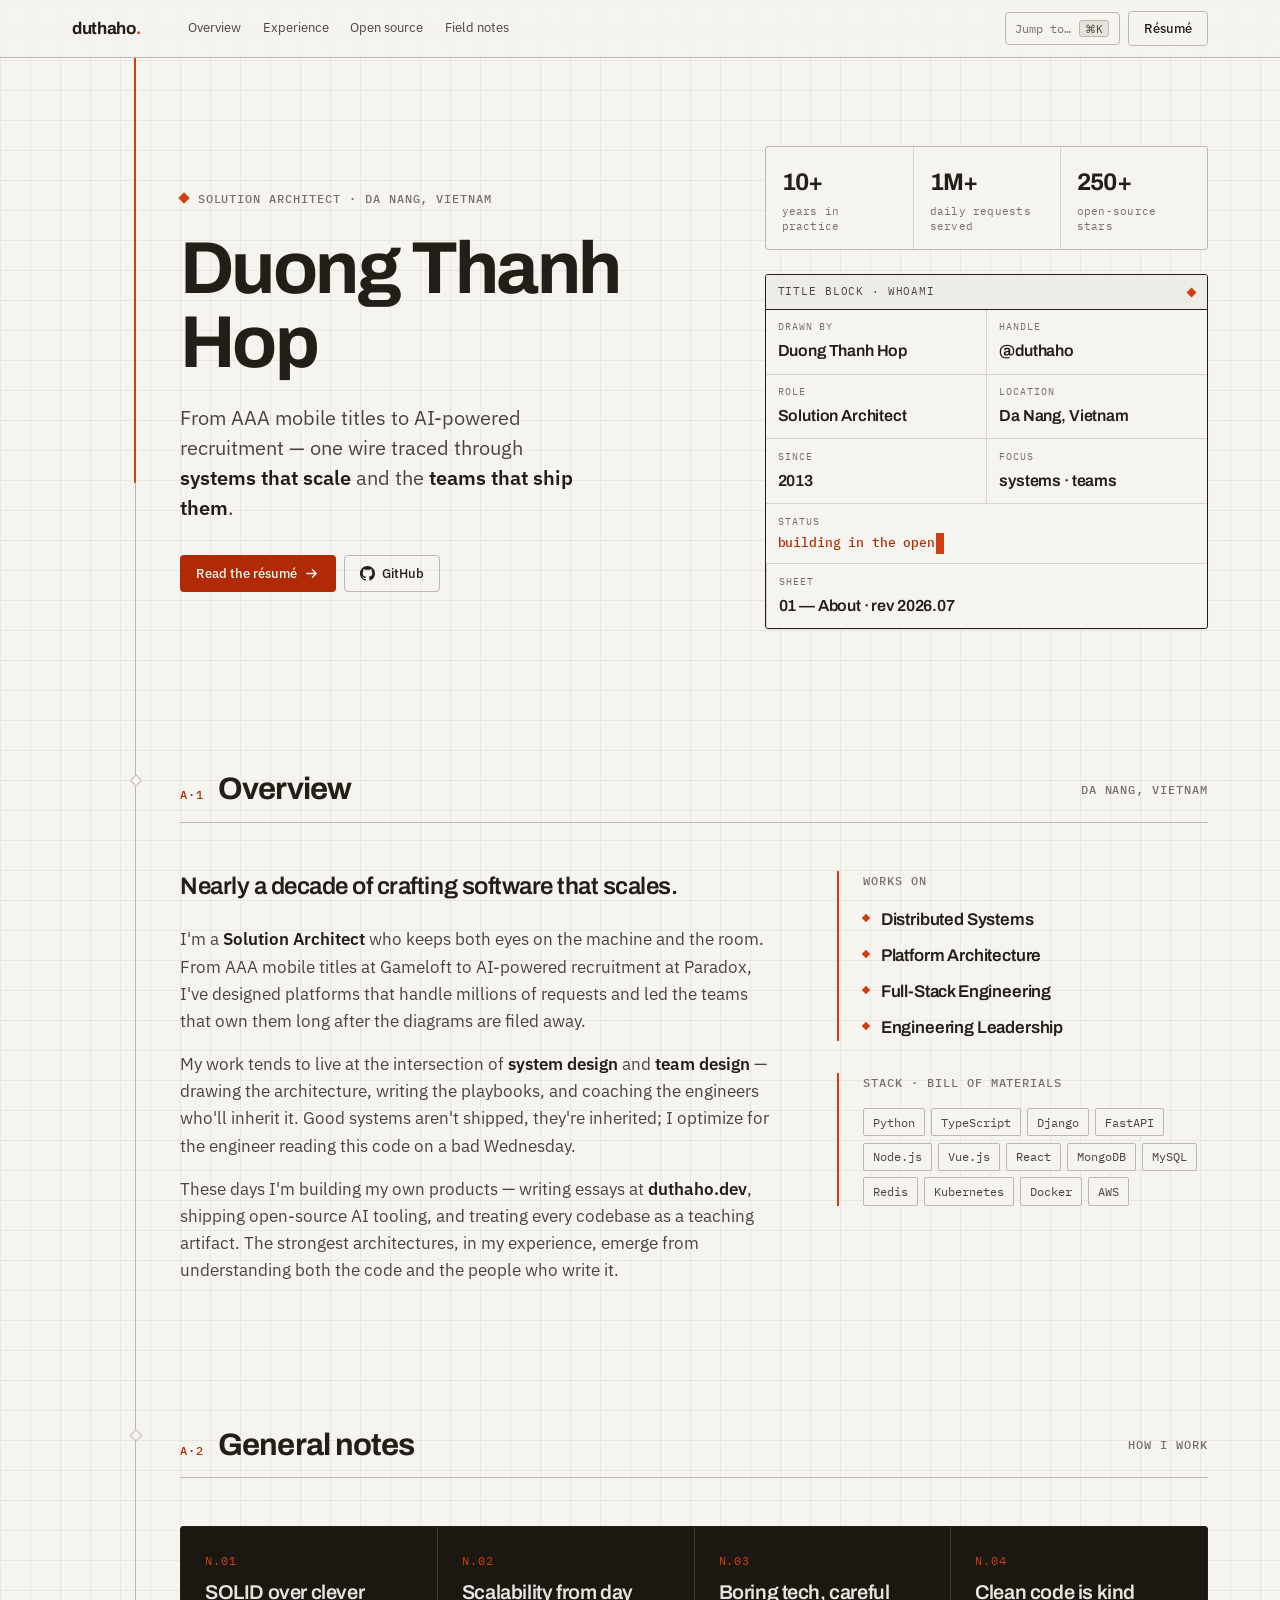
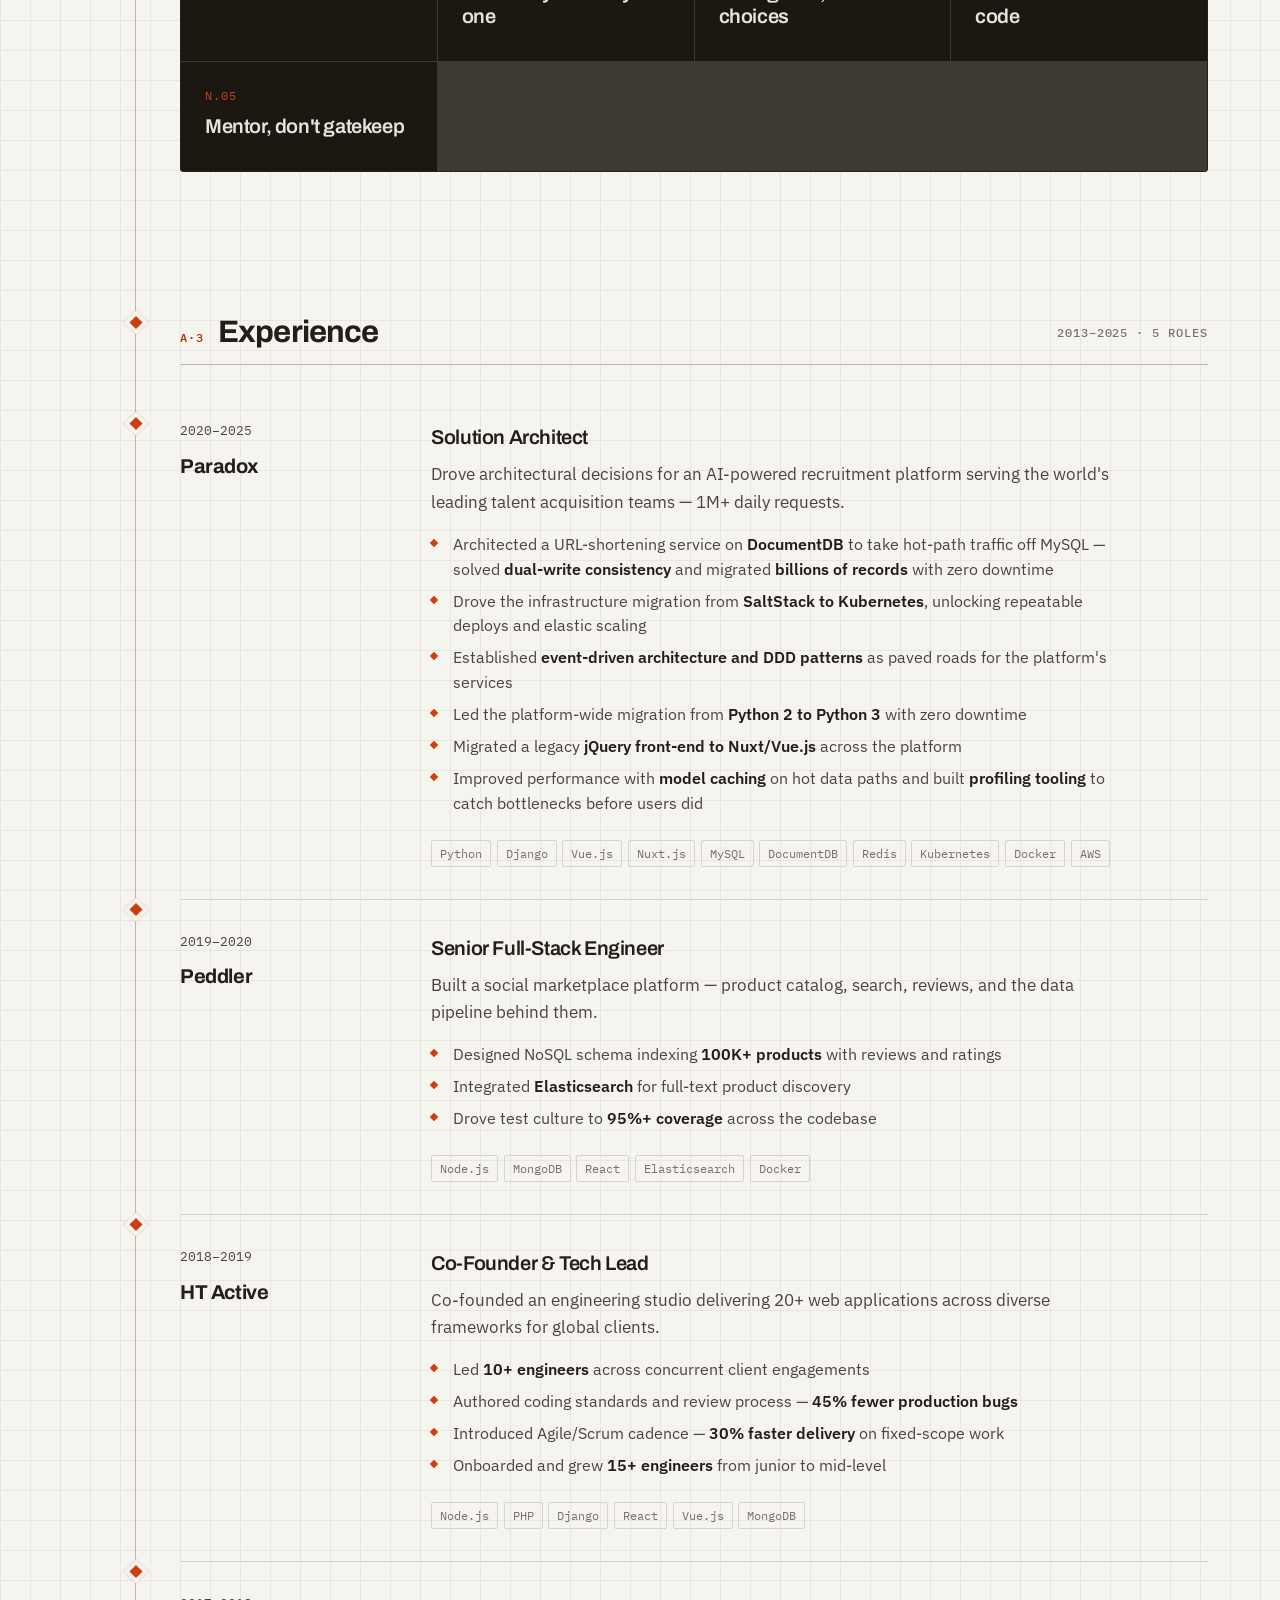
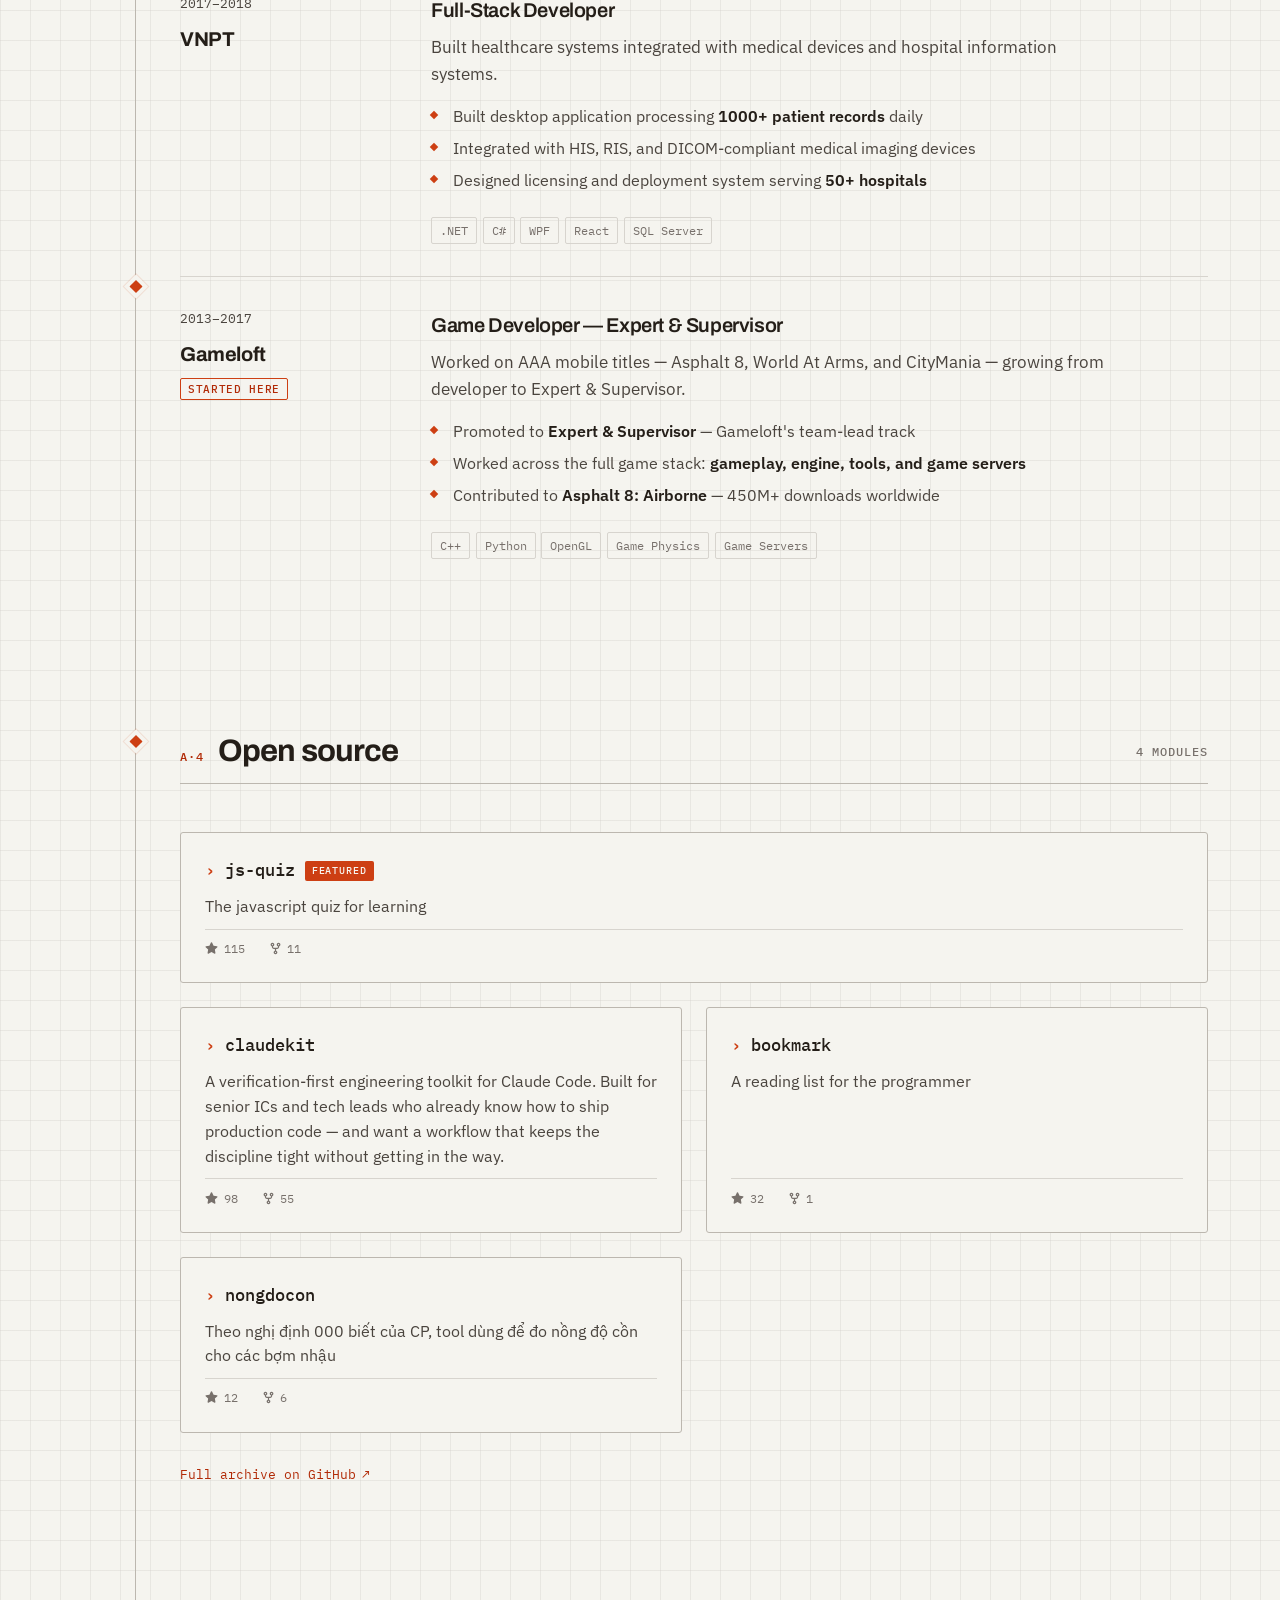
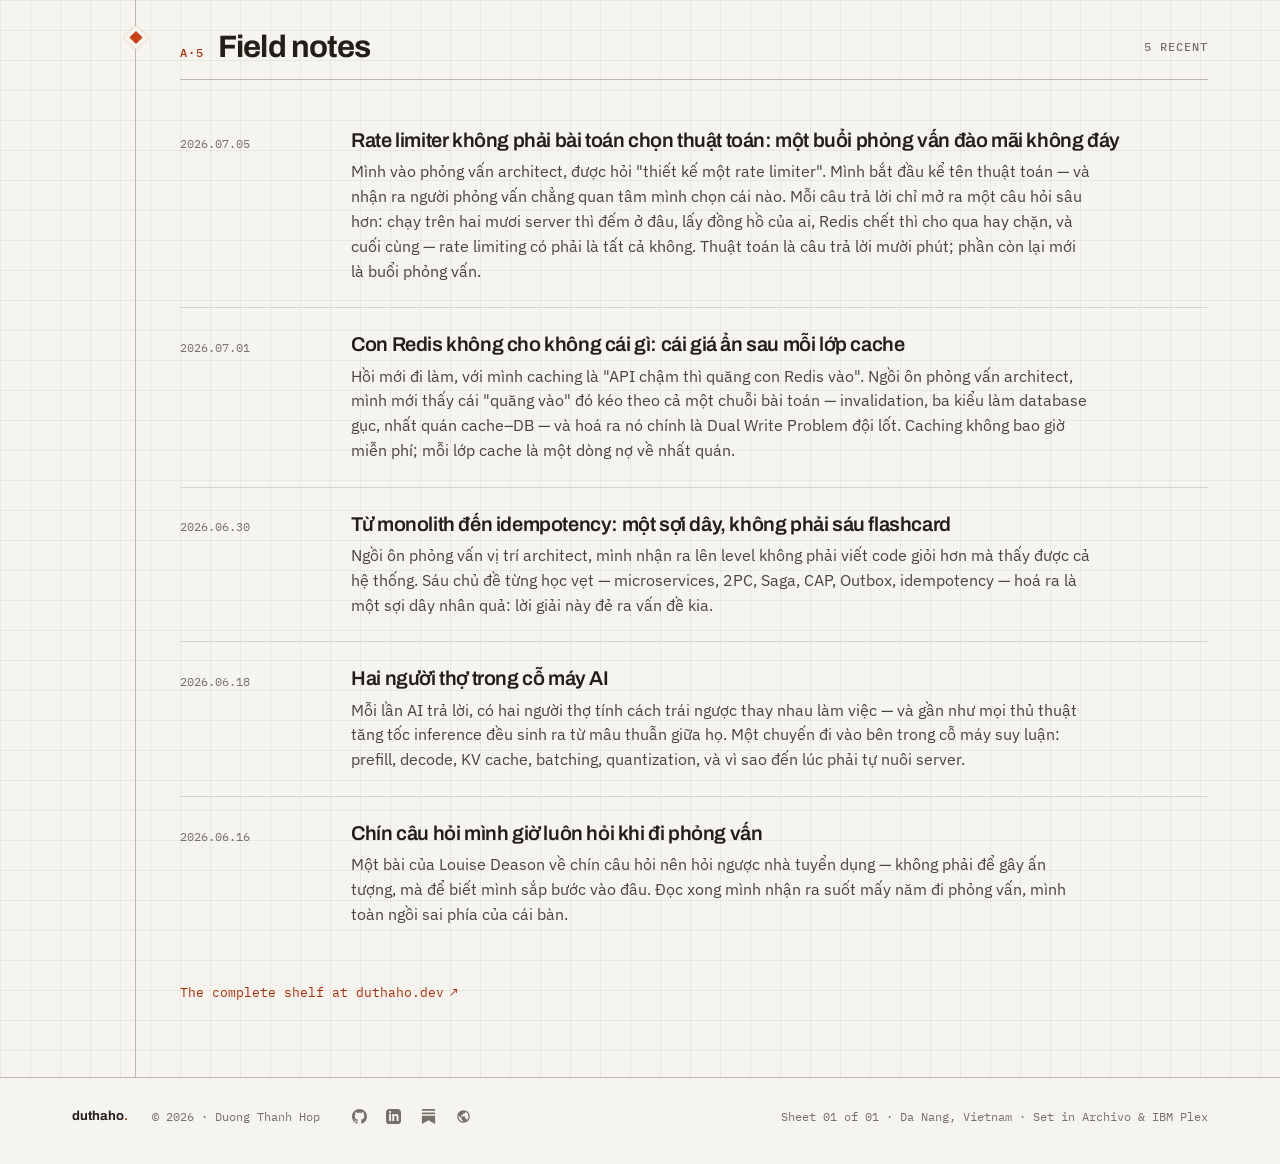
==== commit 2750a82a: "Redesign about + résumé as a schematic through-line Rebuild the visual system around a single traced" ====
--- a/index.html
+++ b/index.html
@@ -4,19 +4,19 @@
     <meta charset="utf-8">
     <meta name="viewport" content="width=device-width, initial-scale=1.0">
     <title>duthaho — Solution Architect</title>
-    <meta name="description" content="Duong Thanh Hop (@duthaho) — Solution Architect. From AAA mobile titles at Gameloft to AI-powered recruitment at Paradox. Systems that scale, and the teams that ship them.">
+    <meta name="description" content="Duong Thanh Hop (@duthaho) — Solution Architect. From AAA mobile titles at Gameloft to AI-powered recruitment at Paradox. One wire, traced through the whole system.">
     <link href="favicon.ico" rel="icon">
     <link rel="stylesheet" href="styles.css">
     <link rel="preconnect" href="https://fonts.googleapis.com">
     <link rel="preconnect" href="https://fonts.gstatic.com" crossorigin>
-    <link href="https://fonts.googleapis.com/css2?family=Space+Grotesk:wght@400;500;600;700&family=Inter:wght@400;500;600&family=JetBrains+Mono:wght@400;500;600&display=swap" rel="stylesheet">
+    <link href="https://fonts.googleapis.com/css2?family=Archivo:wght@500;600;700&family=IBM+Plex+Sans:wght@400;500;600&family=IBM+Plex+Mono:wght@400;500&display=swap" rel="stylesheet">
 </head>
 <body>
 
-    <!-- Nav: bordered flush bar + working ⌘K palette -->
+    <!-- Nav: drafting header bar + working ⌘K palette -->
     <header class="nav">
         <div class="nav__inner">
-            <a href="#top" class="nav__mark">duthaho<span class="dot">.</span></a>
+            <a href="#top" class="nav__mark">duthaho<span class="tick">.</span></a>
             <nav class="nav__links" aria-label="Primary">
                 <a href="#overview">Overview</a>
                 <a href="#experience">Experience</a>
@@ -43,79 +43,97 @@
     </div>
 
     <main id="top">
+        <div class="frame">
 
-        <!-- Hero (Marquee): title-left, code card right -->
-        <section class="hero wrap" aria-label="Introduction">
-            <div class="hero__grid">
-                <div class="hero__intro">
-                    <p class="hero__eyebrow klabel" id="hero-eyebrow"></p>
-                    <h1 class="hero__name" id="hero-name"></h1>
-                    <p class="hero__lede" id="hero-lede"></p>
-                    <div class="hero__stats" id="hero-stats"></div>
-                    <div class="hero__actions" id="hero-actions"></div>
-                </div>
-                <figure class="card" id="hero-card" aria-label="Profile as an API response"></figure>
+            <!-- The rail carries the through-line: an ink spine + a signal trace
+                 that draws itself as the sheet is read. Decorative; all meaning
+                 lives in the text to its right. -->
+            <div class="rail" aria-hidden="true">
+                <div class="spine"><span class="spine__trace" id="spine-trace"></span></div>
             </div>
-        </section>
 
-        <!-- Overview -->
-        <section class="sec wrap" id="overview">
-            <header class="sec__head">
-                <h2 class="sec__title">Overview</h2>
-                <span class="sec__meta" id="overview-meta"></span>
-            </header>
-            <div class="overview">
-                <div class="prose" id="overview-prose"></div>
-                <aside class="aside">
-                    <div class="aside__block">
-                        <p class="aside__label klabel">Works on</p>
-                        <ul class="skills" id="overview-skills"></ul>
+            <div class="flow">
+
+                <!-- Hero — the drawing title -->
+                <section class="hero" aria-label="Introduction">
+                    <div class="hero__head">
+                        <p class="hero__eyebrow klabel" id="hero-eyebrow"></p>
+                        <h1 class="hero__name" id="hero-name"></h1>
+                        <p class="hero__lede" id="hero-lede"></p>
+                        <div class="hero__actions" id="hero-actions"></div>
                     </div>
-                    <div class="aside__block">
-                        <p class="aside__label klabel">Stack</p>
-                        <ul class="chips" id="overview-stack"></ul>
+                    <div class="hero__side">
+                        <div class="hero__stats" id="hero-stats"></div>
+                        <figure class="tblock" id="hero-block" aria-label="Title block"></figure>
                     </div>
-                </aside>
+                </section>
+
+                <!-- Overview -->
+                <section class="sheet" id="overview">
+                    <header class="sheet__head">
+                        <span class="sheet__code klabel">A·1</span>
+                        <h2 class="sheet__title">Overview</h2>
+                        <span class="sheet__meta klabel" id="overview-meta"></span>
+                    </header>
+                    <div class="overview">
+                        <div class="prose" id="overview-prose"></div>
+                        <aside class="legend">
+                            <div class="legend__block">
+                                <p class="legend__label klabel">Works on</p>
+                                <ul class="skills" id="overview-skills"></ul>
+                            </div>
+                            <div class="legend__block">
+                                <p class="legend__label klabel">Stack · bill of materials</p>
+                                <ul class="chips" id="overview-stack"></ul>
+                            </div>
+                        </aside>
+                    </div>
+                </section>
+
+                <!-- Principles — inverted "general notes" panel -->
+                <section class="sheet" id="principles">
+                    <header class="sheet__head">
+                        <span class="sheet__code klabel">A·2</span>
+                        <h2 class="sheet__title">General notes</h2>
+                        <span class="sheet__meta klabel">how I work</span>
+                    </header>
+                    <ul class="notes-panel" id="principles-list"></ul>
+                </section>
+
+                <!-- Experience — the spine, one node per role -->
+                <section class="sheet" id="experience">
+                    <header class="sheet__head">
+                        <span class="sheet__code klabel">A·3</span>
+                        <h2 class="sheet__title">Experience</h2>
+                        <span class="sheet__meta klabel" id="experience-meta"></span>
+                    </header>
+                    <ol class="xp" id="experience-list"></ol>
+                </section>
+
+                <!-- Open source — modules off the line -->
+                <section class="sheet" id="oss">
+                    <header class="sheet__head">
+                        <span class="sheet__code klabel">A·4</span>
+                        <h2 class="sheet__title">Open source</h2>
+                        <span class="sheet__meta klabel" id="oss-meta"></span>
+                    </header>
+                    <div class="repos" id="repos-grid"></div>
+                    <a href="https://github.com/duthaho?tab=repositories" target="_blank" rel="noopener" class="sheet__more">Full archive on GitHub <span class="arrow">↗</span></a>
+                </section>
+
+                <!-- Field notes — the tail of the wire -->
+                <section class="sheet" id="writing">
+                    <header class="sheet__head">
+                        <span class="sheet__code klabel">A·5</span>
+                        <h2 class="sheet__title">Field notes</h2>
+                        <span class="sheet__meta klabel" id="writing-meta"></span>
+                    </header>
+                    <ol class="feed" id="writing-feed"></ol>
+                    <a href="https://duthaho.dev/" target="_blank" rel="noopener" class="sheet__more">The complete shelf at duthaho.dev <span class="arrow">↗</span></a>
+                </section>
+
             </div>
-        </section>
-
-        <!-- Principles — the one dark graphite band -->
-        <section class="band" id="principles" aria-label="Operating principles">
-            <div class="band__inner">
-                <p class="band__label klabel">How I <span>work</span></p>
-                <ul class="principles" id="principles-list"></ul>
-            </div>
-        </section>
-
-        <!-- Experience -->
-        <section class="sec wrap" id="experience">
-            <header class="sec__head">
-                <h2 class="sec__title">Experience</h2>
-                <span class="sec__meta" id="experience-meta"></span>
-            </header>
-            <ol class="xp" id="experience-list"></ol>
-        </section>
-
-        <!-- Open source -->
-        <section class="sec wrap" id="oss">
-            <header class="sec__head">
-                <h2 class="sec__title">Open source</h2>
-                <span class="sec__meta" id="oss-meta"></span>
-            </header>
-            <div class="repos" id="repos-grid"></div>
-            <a href="https://github.com/duthaho?tab=repositories" target="_blank" rel="noopener" class="sec__more">Full archive on GitHub ↗</a>
-        </section>
-
-        <!-- Field notes -->
-        <section class="sec wrap" id="writing">
-            <header class="sec__head">
-                <h2 class="sec__title">Field notes</h2>
-                <span class="sec__meta" id="writing-meta"></span>
-            </header>
-            <ol class="notes" id="writing-feed"></ol>
-            <a href="https://duthaho.dev/" target="_blank" rel="noopener" class="sec__more">The complete shelf at duthaho.dev ↗</a>
-        </section>
-
+        </div>
     </main>
 
     <footer class="foot">
--- a/styles.css
+++ b/styles.css
@@ -1,7 +1,8 @@
-/* Hallmark · genre: modern-minimal · macrostructure: Marquee Hero · theme: Cobalt
- * enrichment: Tier-A code card · nav: bordered + ⌘K palette · footer: Ft2 inline
- * tone: precise / engineered / calm-confident · anchor hue: electric cobalt (256)
- * Hallmark · pre-emit critique: P5 H5 E5 S5 R5 V5
+/* Through-Line · an architect's schematic sheet.
+ * Organizing device: a single continuous wire (his own metaphor — "một sợi dây,
+ * không phải sáu flashcard") that runs the left rail, draws itself on scroll, and
+ * lands a node at every role. Warm bone paper · graphite ink · one minium signal.
+ * Boldness is spent on the wire; everything else stays quiet.
  */
 @import url("tokens.css");
 
@@ -20,8 +21,13 @@
 body {
     overflow-x: clip;
     margin: 0;
-    background: var(--color-paper);
-    color: var(--color-ink-2);
+    background-color: var(--paper);
+    /* faint graph-paper grid — barely there, sells the drawing sheet */
+    background-image:
+        linear-gradient(to right, color-mix(in oklab, var(--rule) 42%, transparent) 1px, transparent 1px),
+        linear-gradient(to bottom, color-mix(in oklab, var(--rule) 42%, transparent) 1px, transparent 1px);
+    background-size: 30px 30px;
+    color: var(--ink-2);
     font-family: var(--font-body);
     font-size: var(--text-md);
     font-weight: 400;
@@ -31,37 +37,30 @@
 }
 
 a { color: inherit; text-decoration: none; }
-
 img, svg { display: block; max-width: 100%; }
 ul, ol { margin: 0; padding: 0; list-style: none; }
-h1, h2, h3 { margin: 0; font-weight: 500; }
+h1, h2, h3 { margin: 0; font-weight: 600; }
 p { margin: 0; }
-strong { font-weight: 600; color: var(--color-ink); }
-
-::selection { background: var(--color-selection); }
+strong { font-weight: 600; color: var(--ink); }
+
+::selection { background: var(--selection); }
 
 :focus-visible {
-    outline: 2px solid var(--color-focus);
+    outline: 2px solid var(--focus);
     outline-offset: 2px;
-    border-radius: 3px;
-}
-
-section { scroll-margin-top: 80px; }
-
-.wrap {
-    max-width: 1140px;
-    margin: 0 auto;
-    padding-inline: var(--space-lg);
-}
-
-/* mono machine-readout labels */
+    border-radius: 2px;
+}
+
+section { scroll-margin-top: 84px; }
+
+/* mono machine-readout / annotation labels */
 .klabel {
     font-family: var(--font-mono);
     font-size: var(--text-xs);
     font-weight: 500;
     letter-spacing: 0.08em;
     text-transform: uppercase;
-    color: var(--color-ink-3);
+    color: var(--ink-3);
 }
 
 /* ==================================================================
@@ -77,22 +76,22 @@
 .reveal.is-in { opacity: 1; transform: none; }
 
 /* ==================================================================
-   Nav — bordered flush bar + ⌘K palette + resume
+   Nav — drafting header bar + ⌘K palette + résumé
    ================================================================== */
 
 .nav {
     position: sticky;
     top: 0;
     z-index: var(--z-nav);
-    background: color-mix(in oklab, var(--color-paper) 82%, transparent);
+    background: color-mix(in oklab, var(--paper) 84%, transparent);
     backdrop-filter: blur(8px);
     -webkit-backdrop-filter: blur(8px);
-    border-bottom: 1px solid var(--color-rule);
+    border-bottom: 1px solid var(--rule-2);
 }
 .nav__inner {
-    max-width: 1140px;
+    max-width: 1200px;
     margin: 0 auto;
-    padding: 0.75rem var(--space-lg);
+    padding: 0.7rem var(--space-lg);
     display: flex;
     align-items: center;
     gap: var(--space-md);
@@ -100,15 +99,14 @@
 .nav__mark {
     display: inline-flex;
     align-items: baseline;
-    gap: 0.4rem;
-    font-family: var(--font-display);
-    font-weight: 600;
+    font-family: var(--font-display);
+    font-weight: 700;
     font-size: var(--text-md);
-    letter-spacing: -0.01em;
-    color: var(--color-ink);
+    letter-spacing: -0.02em;
+    color: var(--ink);
     white-space: nowrap;
 }
-.nav__mark .dot { color: var(--color-accent); }
+.nav__mark .tick { color: var(--signal); }
 .nav__links {
     display: flex;
     gap: 1.35rem;
@@ -117,7 +115,7 @@
 .nav__links a {
     position: relative;
     font-size: var(--text-sm);
-    color: var(--color-ink-2);
+    color: var(--ink-2);
     padding: 2px 0;
     white-space: nowrap;
 }
@@ -126,10 +124,10 @@
     position: absolute;
     left: 0; right: 100%; bottom: -2px;
     height: 1.5px;
-    background: var(--color-accent);
+    background: var(--signal);
     transition: right var(--dur-short) var(--ease-out);
 }
-.nav__links a:hover { color: var(--color-ink); }
+.nav__links a:hover { color: var(--ink); }
 .nav__links a:hover::after { right: 0; }
 
 .nav__right {
@@ -139,30 +137,29 @@
     gap: var(--space-2xs);
 }
 
-/* ⌘K affordance */
 .kbtn {
     display: inline-flex;
     align-items: center;
     gap: 0.5rem;
     font-family: var(--font-mono);
     font-size: var(--text-xs);
-    color: var(--color-ink-3);
-    background: var(--color-paper);
-    border: 1px solid var(--color-rule);
+    color: var(--ink-3);
+    background: var(--paper);
+    border: 1px solid var(--rule-2);
     border-radius: var(--radius-control);
     padding: 0.4rem 0.6rem;
     cursor: pointer;
     transition: border-color var(--dur-short) var(--ease-out),
                 color var(--dur-short) var(--ease-out);
 }
-.kbtn:hover { border-color: var(--color-accent); color: var(--color-ink); }
+.kbtn:hover { border-color: var(--signal); color: var(--ink); }
 .kbtn kbd {
     font-family: inherit;
     font-size: 0.7rem;
-    color: var(--color-ink-2);
-    background: var(--color-paper-2);
-    border: 1px solid var(--color-rule);
-    border-radius: 4px;
+    color: var(--ink-2);
+    background: var(--paper-3);
+    border: 1px solid var(--rule-2);
+    border-radius: 3px;
     padding: 0.05rem 0.3rem;
 }
 
@@ -184,28 +181,19 @@
                 border-color var(--dur-short) var(--ease-out),
                 color var(--dur-short) var(--ease-out);
 }
-.btn--primary {
-    background: var(--color-accent-btn);
-    color: var(--color-accent-ink);
-}
-.btn--primary:hover { background: var(--color-accent-btn-2); }
+.btn--primary { background: var(--signal-2); color: var(--signal-ink); }
+.btn--primary:hover { background: var(--signal-deep); }
 .btn--ghost {
     background: transparent;
-    color: var(--color-ink);
-    border-color: var(--color-rule-strong);
-}
-.btn--ghost:hover { border-color: var(--color-ink); }
+    color: var(--ink);
+    border-color: var(--rule-2);
+}
+.btn--ghost:hover { border-color: var(--ink); }
 .btn svg { width: 15px; height: 15px; }
 
-@media (max-width: 860px) {
+@media (max-width: 880px) {
     .nav__links { display: none; }
     .kbtn kbd { display: none; }
-}
-
-@media (max-width: 520px) {
-    .wrap, .nav__inner, .band__inner, .foot__inner { padding-inline: var(--space-sm); }
-    .nav__inner { gap: var(--space-2xs); }
-    .btn, .kbtn { padding-inline: 0.7rem; }
 }
 
 /* ==================================================================
@@ -219,7 +207,7 @@
     display: grid;
     place-items: start center;
     padding-top: 12vh;
-    background: color-mix(in oklab, var(--color-ink) 40%, transparent);
+    background: color-mix(in oklab, var(--ink) 42%, transparent);
     opacity: 0;
     visibility: hidden;
     transition: opacity var(--dur-short) var(--ease-out),
@@ -232,10 +220,10 @@
 }
 .palette__box {
     width: min(560px, 92vw);
-    background: var(--color-paper);
-    border: 1px solid var(--color-rule-strong);
+    background: var(--paper);
+    border: 1px solid var(--rule-2);
     border-radius: var(--radius-card);
-    box-shadow: 0 24px 60px var(--color-shadow);
+    box-shadow: 0 24px 60px var(--shadow);
     overflow: hidden;
     transform: translateY(-8px);
     transition: transform var(--dur-mid) var(--ease-out);
@@ -244,14 +232,14 @@
 .palette__search {
     width: 100%;
     border: none;
-    border-bottom: 1px solid var(--color-rule);
+    border-bottom: 1px solid var(--rule);
     background: transparent;
     padding: 1rem 1.15rem;
     font-family: var(--font-mono);
     font-size: var(--text-sm);
-    color: var(--color-ink);
-}
-.palette__search::placeholder { color: var(--color-ink-3); }
+    color: var(--ink);
+}
+.palette__search::placeholder { color: var(--ink-3); }
 .palette__search:focus { outline: none; }
 .palette__list {
     max-height: 340px;
@@ -263,7 +251,7 @@
     font-size: 0.68rem;
     letter-spacing: 0.1em;
     text-transform: uppercase;
-    color: var(--color-ink-3);
+    color: var(--ink-3);
     padding: 0.7rem 0.75rem 0.3rem;
 }
 .pcmd {
@@ -277,35 +265,97 @@
     border-radius: var(--radius-control);
     padding: 0.6rem 0.75rem;
     font-size: var(--text-sm);
-    color: var(--color-ink-2);
+    color: var(--ink-2);
     cursor: pointer;
 }
-.pcmd svg { width: 15px; height: 15px; color: var(--color-ink-3); flex: none; }
+.pcmd svg { width: 15px; height: 15px; color: var(--ink-3); flex: none; }
 .pcmd__hint {
     margin-left: auto;
     font-family: var(--font-mono);
     font-size: 0.68rem;
-    color: var(--color-ink-3);
-}
-.pcmd.is-active { background: var(--color-accent-soft); color: var(--color-ink); }
-.pcmd.is-active svg { color: var(--color-accent); }
+    color: var(--ink-3);
+}
+.pcmd.is-active { background: var(--signal-soft); color: var(--ink); }
+.pcmd.is-active svg { color: var(--signal); }
 .palette__empty {
     padding: 1.4rem 0.9rem;
     font-family: var(--font-mono);
     font-size: var(--text-sm);
-    color: var(--color-ink-3);
-}
-
-/* ==================================================================
-   Hero — Marquee: title-left, code card right
-   ================================================================== */
-
-.hero { padding-block: clamp(3rem, 8vw, 6rem) var(--space-2xl); }
-.hero__grid {
+    color: var(--ink-3);
+}
+
+/* ==================================================================
+   Frame — the sheet: rail (spine) + flow (content)
+   ================================================================== */
+
+.frame {
+    max-width: 1200px;
+    margin: 0 auto;
+    padding-inline: var(--space-lg);
     display: grid;
-    grid-template-columns: minmax(0, 1.05fr) minmax(0, 0.95fr);
+    grid-template-columns: var(--rail) minmax(0, 1fr);
+    align-items: stretch;
+}
+
+/* The rail's right edge IS the ink spine. */
+.rail {
+    position: relative;
+    border-right: 1px solid var(--rule-2);
+}
+/* The signal trace — draws down over the spine as the sheet is read. */
+.spine {
+    position: absolute;
+    top: 0; bottom: 0; right: -1px;
+    width: 2px;
+    overflow: hidden;
+}
+.spine__trace {
+    position: absolute;
+    inset: 0;
+    background: var(--signal);
+    transform: scaleY(var(--progress, 0));
+    transform-origin: top center;
+    will-change: transform;
+}
+
+.flow {
+    min-width: 0;
+    padding-left: var(--flow-pad);
+    counter-reset: sheet;
+}
+
+/* Diamond node — outline until the wire reaches it, then filled minium. */
+.node {
+    position: absolute;
+    top: var(--node-top, 0.55em);
+    left: calc(-1 * var(--flow-pad));
+    width: var(--node);
+    height: var(--node);
+    transform: translateX(-50%) rotate(45deg);
+    background: var(--paper);
+    border: 1.5px solid var(--rule-2);
+    transition: background-color var(--dur-mid) var(--ease-out),
+                border-color var(--dur-mid) var(--ease-out),
+                box-shadow var(--dur-mid) var(--ease-out);
+}
+.is-wired > .node,
+.is-wired.node {
+    background: var(--signal);
+    border-color: var(--signal);
+    box-shadow: 0 0 0 4px var(--paper), 0 0 0 5px var(--signal-soft);
+}
+
+/* ==================================================================
+   Hero — the drawing title + title block
+   ================================================================== */
+
+.hero {
+    position: relative;
+    display: grid;
+    grid-template-columns: minmax(0, 1.08fr) minmax(0, 0.92fr);
     gap: clamp(2rem, 5vw, 4rem);
     align-items: center;
+    padding-block: clamp(3rem, 8vw, 5.5rem) var(--space-2xl);
 }
 .hero__eyebrow {
     display: inline-flex;
@@ -315,17 +365,17 @@
 }
 .hero__eyebrow::before {
     content: "";
-    width: 7px; height: 7px;
-    border-radius: 2px;
-    background: var(--color-accent);
+    width: 8px; height: 8px;
+    transform: rotate(45deg);
+    background: var(--signal);
 }
 .hero__name {
     font-family: var(--font-display);
-    font-weight: 600;
+    font-weight: 700;
     font-size: var(--text-display);
-    line-height: 1.02;
-    letter-spacing: -0.03em;
-    color: var(--color-ink);
+    line-height: 1.0;
+    letter-spacing: -0.035em;
+    color: var(--ink);
     overflow-wrap: anywhere;
     min-width: 0;
     margin-bottom: var(--space-md);
@@ -333,323 +383,360 @@
 .hero__lede {
     font-size: var(--text-lg);
     line-height: 1.5;
-    color: var(--color-ink-2);
-    max-width: 30ch;
+    color: var(--ink-2);
+    max-width: 34ch;
     margin-bottom: var(--space-lg);
 }
-.hero__lede b { color: var(--color-ink); font-weight: 600; }
-
+.hero__lede b { color: var(--ink); font-weight: 600; }
+.hero__actions { display: flex; flex-wrap: wrap; gap: var(--space-2xs); }
+
+.hero__side { display: flex; flex-direction: column; gap: var(--space-md); min-width: 0; }
+
+/* dimensioned stats row */
 .hero__stats {
-    display: flex;
-    flex-wrap: wrap;
-    gap: var(--space-lg);
-    margin-bottom: var(--space-lg);
-}
-.hero__stat { display: flex; flex-direction: column; gap: 0.15rem; }
+    display: grid;
+    grid-template-columns: repeat(3, 1fr);
+    border: 1px solid var(--rule-2);
+    border-radius: var(--radius-card);
+    background: var(--paper);
+    overflow: hidden;
+}
+.hero__stat {
+    display: flex;
+    flex-direction: column;
+    gap: 0.15rem;
+    padding: var(--space-sm) var(--space-sm);
+    border-left: 1px solid var(--rule);
+}
+.hero__stat:first-child { border-left: none; }
 .hero__stat b {
     font-family: var(--font-display);
+    font-weight: 700;
+    font-size: var(--text-xl);
+    letter-spacing: -0.03em;
+    color: var(--ink);
+    font-variant-numeric: tabular-nums;
+}
+.hero__stat span {
+    font-family: var(--font-mono);
+    font-size: 0.68rem;
+    letter-spacing: 0.02em;
+    line-height: 1.35;
+    color: var(--ink-3);
+}
+
+/* Title block — the metadata box in the corner of an engineering drawing. */
+.tblock {
+    margin: 0;
+    border: 1px solid var(--ink);
+    border-radius: var(--radius-card);
+    background: var(--paper);
+    box-shadow: 0 1px 2px var(--shadow-weak);
+    overflow: hidden;
+}
+.tblock__cap {
+    display: flex;
+    align-items: center;
+    justify-content: space-between;
+    gap: 0.7rem;
+    padding: 0.5rem 0.75rem;
+    border-bottom: 1px solid var(--ink);
+    background: var(--paper-2);
+    font-family: var(--font-mono);
+    font-size: 0.68rem;
+    letter-spacing: 0.08em;
+    text-transform: uppercase;
+    color: var(--ink-2);
+}
+.tblock__cap .dot {
+    width: 7px; height: 7px;
+    transform: rotate(45deg);
+    background: var(--signal);
+    flex: none;
+}
+.tblock__grid {
+    display: grid;
+    grid-template-columns: 1fr 1fr;
+    margin: 0;
+}
+.tcell {
+    padding: 0.6rem 0.75rem;
+    border-top: 1px solid var(--rule);
+    border-left: 1px solid var(--rule);
+    min-width: 0;
+}
+.tcell:nth-child(odd) { border-left: none; }
+.tcell:nth-child(-n+2) { border-top: none; }
+.tcell--wide { grid-column: 1 / -1; }
+.tcell dt {
+    font-family: var(--font-mono);
+    font-size: 0.62rem;
+    letter-spacing: 0.1em;
+    text-transform: uppercase;
+    color: var(--ink-3);
+    margin-bottom: 0.2rem;
+}
+.tcell dd {
+    margin: 0;
+    font-family: var(--font-display);
     font-weight: 600;
-    font-size: var(--text-xl);
-    letter-spacing: -0.02em;
-    color: var(--color-ink);
-    font-variant-numeric: tabular-nums;
-}
-.hero__stat span {
-    font-family: var(--font-mono);
-    font-size: var(--text-xs);
-    letter-spacing: 0.03em;
-    color: var(--color-ink-3);
-}
-
-.hero__actions { display: flex; flex-wrap: wrap; gap: var(--space-2xs); }
-
-/* Code card — hand-built, no fake window chrome (no traffic-light dots) */
-.card {
-    background: var(--color-graphite);
-    border: 1px solid var(--color-rule-dark);
-    border-radius: var(--radius-card);
-    box-shadow: 0 1px 2px var(--color-shadow-weak);
-    overflow: hidden;
-    font-family: var(--font-mono);
-    transition: border-color var(--dur-short) var(--ease-out);
-}
-.card:hover { border-color: color-mix(in oklab, var(--color-accent) 55%, var(--color-rule-dark)); }
-.card__bar {
-    display: flex;
-    align-items: center;
-    gap: 0.7rem;
-    padding: 0.6rem 0.9rem;
-    border-bottom: 1px solid var(--color-rule-dark);
-    font-size: 0.72rem;
-    letter-spacing: 0.04em;
-    color: var(--color-graphite-mut);
-}
-.card__file { color: var(--color-graphite-ink); }
-.status {
-    margin-left: auto;
-    display: inline-flex;
-    align-items: center;
-    gap: 0.4rem;
-    font-size: 0.68rem;
-    font-weight: 500;
-    letter-spacing: 0.06em;
-    color: var(--color-accent);
-}
-.status::before {
-    content: "";
-    width: 6px; height: 6px;
-    border-radius: 50%;
-    background: var(--color-accent);
-}
-.card__body {
-    padding: 1rem 1.1rem 1.15rem;
-    font-size: 0.82rem;
-    line-height: 1.75;
-    color: var(--color-graphite-ink);
-    overflow-x: auto;
-    white-space: pre;
-    scrollbar-width: thin;
-}
-.card__body .req {
-    display: block;
-    color: var(--color-graphite-mut);
-    margin-bottom: 0.5rem;
-}
-.card__body .req b { color: var(--tok-key); font-weight: 600; }
-.tok-key   { color: var(--tok-key); }
-.tok-str   { color: var(--tok-str); }
-.tok-num   { color: var(--tok-num); }
-.tok-punct { color: var(--tok-punct); }
+    font-size: var(--text-base);
+    letter-spacing: -0.01em;
+    color: var(--ink);
+    overflow-wrap: anywhere;
+}
+.tcell--status dd { font-family: var(--font-mono); font-weight: 500; font-size: var(--text-sm); }
+.tstatus { color: var(--signal-2); }
 .caret {
     display: inline-block;
     width: 0.5rem;
-    background: var(--color-accent);
+    margin-left: 1px;
+    background: var(--signal);
     color: transparent;
     animation: blink 1.1s steps(1) infinite;
 }
 @keyframes blink { 50% { opacity: 0; } }
 
-@media (max-width: 800px) {
-    .hero__grid { grid-template-columns: 1fr; gap: var(--space-xl); }
+@media (max-width: 820px) {
+    .hero { grid-template-columns: 1fr; gap: var(--space-xl); }
     .hero__lede { max-width: none; }
 }
 
 /* ==================================================================
-   Section shell
-   ================================================================== */
-
-.sec { padding-block: var(--space-2xl); }
-.sec + .sec { padding-top: 0; }
-
-.sec__head {
-    display: flex;
-    align-items: flex-end;
-    justify-content: space-between;
-    gap: var(--space-md);
+   Sheet section shell
+   ================================================================== */
+
+.sheet { padding-block: var(--space-2xl); }
+.sheet__head {
+    position: relative;
+    display: flex;
+    align-items: baseline;
+    gap: 0.9rem;
     flex-wrap: wrap;
     padding-bottom: var(--space-sm);
-    border-bottom: 1px solid var(--color-rule);
+    border-bottom: 1px solid var(--rule-2);
     margin-bottom: var(--space-xl);
 }
-.sec__title {
-    font-family: var(--font-display);
-    font-weight: 600;
+/* station node on the spine at every section head */
+.sheet__head::before {
+    content: "";
+    position: absolute;
+    top: 0.15em;
+    left: calc(-1 * var(--flow-pad));
+    width: var(--node);
+    height: var(--node);
+    transform: translateX(-50%) rotate(45deg);
+    background: var(--paper);
+    border: 1.5px solid var(--rule-2);
+    transition: background-color var(--dur-mid) var(--ease-out),
+                border-color var(--dur-mid) var(--ease-out),
+                box-shadow var(--dur-mid) var(--ease-out);
+}
+.sheet__head.is-wired::before {
+    background: var(--signal);
+    border-color: var(--signal);
+    box-shadow: 0 0 0 4px var(--paper), 0 0 0 5px var(--signal-soft);
+}
+.sheet__code {
+    color: var(--signal-2);
+    font-weight: 500;
+}
+.sheet__title {
+    font-family: var(--font-display);
+    font-weight: 700;
     font-size: var(--text-2xl);
-    letter-spacing: -0.02em;
-    color: var(--color-ink);
+    letter-spacing: -0.03em;
+    color: var(--ink);
     line-height: 1.05;
 }
-.sec__meta {
-    font-family: var(--font-mono);
-    font-size: var(--text-xs);
-    letter-spacing: 0.03em;
-    color: var(--color-ink-3);
-    padding-bottom: 0.2rem;
-}
-.sec__more {
+.sheet__meta { margin-left: auto; align-self: center; }
+.sheet__more {
     display: inline-flex;
     align-items: center;
     gap: 0.4rem;
     margin-top: var(--space-lg);
     font-family: var(--font-mono);
     font-size: var(--text-sm);
-    color: var(--color-accent);
+    color: var(--signal-2);
     white-space: nowrap;
 }
-.sec__more:hover { color: var(--color-accent-2); text-decoration: underline; text-underline-offset: 3px; }
-
-/* ==================================================================
-   Overview — prose + hairline aside
+.sheet__more:hover { color: var(--signal-deep); }
+.sheet__more:hover .arrow { transform: translate(2px, -2px); }
+.sheet__more .arrow { transition: transform var(--dur-short) var(--ease-out); }
+
+/* ==================================================================
+   Overview — prose + legend / bill of materials
    ================================================================== */
 
 .overview {
     display: grid;
-    grid-template-columns: minmax(0, 1.65fr) minmax(0, 1fr);
+    grid-template-columns: minmax(0, 1.6fr) minmax(0, 1fr);
     gap: clamp(2rem, 5vw, 4rem);
     align-items: start;
 }
 .prose .lede {
     font-family: var(--font-display);
-    font-weight: 500;
+    font-weight: 600;
     font-size: var(--text-xl);
-    line-height: 1.35;
-    letter-spacing: -0.015em;
-    color: var(--color-ink);
+    line-height: 1.32;
+    letter-spacing: -0.02em;
+    color: var(--ink);
     margin-bottom: var(--space-md);
 }
-.prose p { margin-bottom: var(--space-sm); color: var(--color-ink-2); }
+.prose p { margin-bottom: var(--space-sm); color: var(--ink-2); }
 .prose p:last-child { margin-bottom: 0; }
-.prose strong { color: var(--color-ink); }
-
-.aside { display: flex; flex-direction: column; gap: var(--space-lg); }
-.aside__block { padding-left: var(--space-md); border-left: 2px solid var(--color-accent); }
-.aside__label { margin-bottom: var(--space-sm); }
+.prose strong { color: var(--ink); }
+
+.legend { display: flex; flex-direction: column; gap: var(--space-lg); }
+.legend__block { padding-left: var(--space-md); border-left: 2px solid var(--signal); }
+.legend__label { margin-bottom: var(--space-sm); }
 .skills { display: flex; flex-direction: column; gap: 0.55rem; }
 .skills li {
-    font-family: var(--font-display);
-    font-weight: 500;
+    position: relative;
+    padding-left: 1.1rem;
+    font-family: var(--font-display);
+    font-weight: 600;
     font-size: var(--text-md);
     letter-spacing: -0.01em;
-    color: var(--color-ink);
+    color: var(--ink);
+}
+.skills li::before {
+    content: "";
+    position: absolute;
+    left: 0; top: 0.55em;
+    width: 6px; height: 6px;
+    transform: rotate(45deg);
+    background: var(--signal);
 }
 .chips { display: flex; flex-wrap: wrap; gap: 0.4rem; }
 .chips li {
     font-family: var(--font-mono);
     font-size: var(--text-xs);
-    color: var(--color-ink-2);
-    border: 1px solid var(--color-rule);
+    color: var(--ink-2);
+    border: 1px solid var(--rule-2);
     border-radius: var(--radius-chip);
     padding: 0.22rem 0.55rem;
-    background: var(--color-paper-2);
-}
-
-@media (max-width: 780px) {
+    background: var(--paper);
+}
+
+@media (max-width: 800px) {
     .overview { grid-template-columns: 1fr; gap: var(--space-xl); }
 }
 
 /* ==================================================================
-   Principles — the one dark graphite band
-   ================================================================== */
-
-.band {
-    background: var(--color-graphite-2);
-    color: var(--color-graphite-ink);
-    padding-block: var(--space-2xl);
-}
-.band__inner {
-    max-width: 1140px;
-    margin: 0 auto;
-    padding-inline: var(--space-lg);
-}
-.band__label { color: var(--color-graphite-mut); margin-bottom: var(--space-md); }
-.band__label span { color: var(--color-accent); }
-.principles {
+   General notes — the one inverted graphite panel
+   ================================================================== */
+
+.notes-panel {
     display: grid;
-    grid-template-columns: repeat(auto-fit, minmax(230px, 1fr));
+    grid-template-columns: repeat(auto-fit, minmax(220px, 1fr));
     gap: 1px;
-    background: var(--color-rule-dark);
-    border: 1px solid var(--color-rule-dark);
+    background: var(--graphite-rule);
+    border: 1px solid var(--graphite);
     border-radius: var(--radius-card);
     overflow: hidden;
 }
-.principle {
-    background: var(--color-graphite-2);
+.note-item {
+    background: var(--graphite-2);
+    color: var(--graphite-ink);
     padding: var(--space-md) var(--space-md) var(--space-lg);
     display: flex;
     flex-direction: column;
     gap: 0.6rem;
 }
-.principle__no {
+.note-item__no {
     font-family: var(--font-mono);
     font-size: var(--text-xs);
-    color: var(--color-accent);
-    letter-spacing: 0.06em;
-}
-.principle__text {
-    font-family: var(--font-display);
-    font-weight: 500;
+    letter-spacing: 0.08em;
+    color: var(--signal);
+}
+.note-item__text {
+    font-family: var(--font-display);
+    font-weight: 600;
     font-size: var(--text-lg);
-    line-height: 1.25;
-    letter-spacing: -0.015em;
-    color: var(--color-graphite-ink);
-}
-
-/* ==================================================================
-   Experience — hairline rows, period-left / detail-right
+    line-height: 1.22;
+    letter-spacing: -0.02em;
+    color: var(--graphite-ink);
+}
+
+/* ==================================================================
+   Experience — the spine: one node per role
    ================================================================== */
 
 .xp { display: flex; flex-direction: column; }
 .xp__row {
+    position: relative;
     display: grid;
     grid-template-columns: minmax(0, 200px) minmax(0, 1fr);
-    gap: var(--space-md) clamp(1.5rem, 4vw, 3.5rem);
+    gap: var(--space-md) clamp(1.5rem, 4vw, 3.25rem);
     padding-block: var(--space-lg);
-    border-top: 1px solid var(--color-rule);
-}
-.xp__row:first-child { border-top: none; padding-top: 0; }
+    border-top: 1px solid var(--rule);
+}
+.xp__row:first-child { padding-top: var(--space-2xs); border-top: none; }
+/* role node sits on the spine, aligned to the period line */
+.xp__row .node { --node-top: 0.3em; }
 
 .xp__aside { display: flex; flex-direction: column; gap: 0.5rem; }
 .xp__period {
     font-family: var(--font-mono);
     font-size: var(--text-sm);
-    color: var(--color-ink-2);
+    color: var(--ink-2);
     font-variant-numeric: tabular-nums;
 }
 .xp__co {
     font-family: var(--font-display);
-    font-weight: 600;
+    font-weight: 700;
     font-size: var(--text-lg);
-    letter-spacing: -0.015em;
-    color: var(--color-ink);
+    letter-spacing: -0.02em;
+    color: var(--ink);
     width: max-content;
     max-width: 100%;
 }
-.xp__co:hover { color: var(--color-accent); }
+.xp__co:hover { color: var(--signal-2); }
 .xp__badge {
     width: max-content;
     font-family: var(--font-mono);
-    font-size: 0.68rem;
+    font-size: 0.66rem;
     font-weight: 500;
     letter-spacing: 0.06em;
     text-transform: uppercase;
-    color: var(--color-accent);
-    border: 1px solid var(--color-accent);
+    color: var(--signal-2);
+    border: 1px solid var(--signal);
     border-radius: var(--radius-chip);
     padding: 0.12rem 0.45rem;
 }
-
 .xp__role {
     font-family: var(--font-display);
     font-weight: 600;
     font-size: var(--text-lg);
-    letter-spacing: -0.015em;
-    color: var(--color-ink);
+    letter-spacing: -0.02em;
+    color: var(--ink);
     margin-bottom: var(--space-2xs);
 }
-.xp__summary { color: var(--color-ink-2); margin-bottom: var(--space-sm); max-width: 68ch; }
+.xp__summary { color: var(--ink-2); margin-bottom: var(--space-sm); max-width: 68ch; }
 .xp__bullets { display: flex; flex-direction: column; gap: 0.45rem; margin-bottom: var(--space-md); }
 .xp__bullets li {
     position: relative;
     padding-left: 1.35rem;
     font-size: var(--text-base);
     line-height: 1.55;
-    color: var(--color-ink-2);
+    color: var(--ink-2);
     max-width: 70ch;
 }
 .xp__bullets li::before {
     content: "";
     position: absolute;
-    left: 0; top: 0.62em;
+    left: 0; top: 0.5em;
     width: 6px; height: 6px;
-    border-radius: 1px;
-    background: var(--color-accent);
+    transform: rotate(45deg);
+    background: var(--signal);
 }
 .xp__stack { display: flex; flex-wrap: wrap; gap: 0.35rem; }
 .xp__stack li {
     font-family: var(--font-mono);
     font-size: var(--text-xs);
-    color: var(--color-ink-3);
-    border: 1px solid var(--color-rule);
+    color: var(--ink-3);
+    border: 1px solid var(--rule);
     border-radius: var(--radius-chip);
     padding: 0.18rem 0.5rem;
 }
@@ -660,7 +747,7 @@
 }
 
 /* ==================================================================
-   Open source — hairline cards, featured spans wide
+   Open source — module blocks
    ================================================================== */
 
 .repos {
@@ -673,42 +760,44 @@
     display: flex;
     flex-direction: column;
     gap: 0.6rem;
-    border: 1px solid var(--color-rule);
+    border: 1px solid var(--rule-2);
     border-radius: var(--radius-card);
-    background: var(--color-paper);
+    background: var(--paper);
     padding: var(--space-md);
-    transition: border-color var(--dur-short) var(--ease-out);
-}
-.repo:hover { border-color: var(--color-rule-strong); }
+    transition: border-color var(--dur-short) var(--ease-out),
+                box-shadow var(--dur-short) var(--ease-out);
+}
+.repo:hover { border-color: var(--signal); box-shadow: 0 2px 10px var(--shadow-weak); }
 .repo--featured { grid-column: 1 / -1; }
 .repo__head { display: flex; align-items: center; gap: 0.6rem; flex-wrap: wrap; }
 .repo__name {
     font-family: var(--font-mono);
-    font-weight: 600;
+    font-weight: 500;
     font-size: var(--text-md);
-    color: var(--color-ink);
-}
-.repo__name:hover { color: var(--color-accent); }
+    color: var(--ink);
+}
+.repo__name::before { content: "› "; color: var(--signal); }
+.repo__name:hover { color: var(--signal-2); }
 .repo__tag {
     font-family: var(--font-mono);
-    font-size: 0.66rem;
+    font-size: 0.64rem;
     font-weight: 500;
     letter-spacing: 0.08em;
     text-transform: uppercase;
-    color: var(--color-accent-ink);
-    background: var(--color-accent);
+    color: var(--signal-ink);
+    background: var(--signal);
     border-radius: var(--radius-chip);
     padding: 0.12rem 0.45rem;
 }
-.repo__desc { color: var(--color-ink-2); font-size: var(--text-base); line-height: 1.55; flex: 1; }
+.repo__desc { color: var(--ink-2); font-size: var(--text-base); line-height: 1.55; flex: 1; }
 .repo__meta {
     display: flex;
     gap: var(--space-md);
     padding-top: 0.6rem;
-    border-top: 1px solid var(--color-rule);
+    border-top: 1px solid var(--rule);
     font-family: var(--font-mono);
     font-size: var(--text-xs);
-    color: var(--color-ink-3);
+    color: var(--ink-3);
 }
 .repo__meta span { display: inline-flex; align-items: center; gap: 0.35rem; font-variant-numeric: tabular-nums; }
 .repo__meta svg { width: 13px; height: 13px; }
@@ -718,37 +807,37 @@
 }
 
 /* ==================================================================
-   Field notes — hairline list
-   ================================================================== */
-
-.notes { display: flex; flex-direction: column; }
+   Field notes — the tail of the wire
+   ================================================================== */
+
+.feed { display: flex; flex-direction: column; }
 .note {
     display: grid;
-    grid-template-columns: minmax(0, 130px) minmax(0, 1fr);
-    gap: 0.4rem clamp(1.5rem, 4vw, 3.5rem);
+    grid-template-columns: minmax(0, 120px) minmax(0, 1fr);
+    gap: 0.4rem clamp(1.5rem, 4vw, 3.25rem);
     padding-block: var(--space-md);
-    border-top: 1px solid var(--color-rule);
+    border-top: 1px solid var(--rule);
 }
 .note:first-child { border-top: none; padding-top: 0; }
 .note__date {
     font-family: var(--font-mono);
     font-size: var(--text-xs);
-    color: var(--color-ink-3);
+    color: var(--ink-3);
     padding-top: 0.35rem;
     font-variant-numeric: tabular-nums;
     white-space: nowrap;
 }
 .note__title {
     font-family: var(--font-display);
-    font-weight: 500;
+    font-weight: 600;
     font-size: var(--text-lg);
-    line-height: 1.3;
-    letter-spacing: -0.015em;
-    color: var(--color-ink);
+    line-height: 1.28;
+    letter-spacing: -0.02em;
+    color: var(--ink);
     margin-bottom: 0.35rem;
 }
-.note__title a:hover { color: var(--color-accent); }
-.note__excerpt { color: var(--color-ink-2); font-size: var(--text-base); line-height: 1.55; max-width: 74ch; }
+.note__title a:hover { color: var(--signal-2); }
+.note__excerpt { color: var(--ink-2); font-size: var(--text-base); line-height: 1.55; max-width: 74ch; }
 
 @media (max-width: 640px) {
     .note { grid-template-columns: 1fr; }
@@ -756,12 +845,12 @@
 }
 
 /* ==================================================================
-   Footer — Ft2 inline single line
-   ================================================================== */
-
-.foot { border-top: 1px solid var(--color-rule); }
+   Footer — title block twin: sheet info
+   ================================================================== */
+
+.foot { border-top: 1px solid var(--rule-2); background: var(--paper); }
 .foot__inner {
-    max-width: 1140px;
+    max-width: 1200px;
     margin: 0 auto;
     padding: var(--space-md) var(--space-lg) var(--space-lg);
     display: flex;
@@ -770,31 +859,30 @@
     gap: 0.6rem var(--space-md);
     font-family: var(--font-mono);
     font-size: var(--text-xs);
-    color: var(--color-ink-3);
+    color: var(--ink-3);
 }
 .foot__mark {
     display: inline-flex;
     align-items: baseline;
-    gap: 0.35rem;
-    font-family: var(--font-display);
-    font-weight: 600;
+    font-family: var(--font-display);
+    font-weight: 700;
     font-size: var(--text-sm);
-    color: var(--color-ink);
-}
-.foot__mark .dot { color: var(--color-accent); }
+    color: var(--ink);
+}
+.foot__mark .tick { color: var(--signal); }
 .foot__social { display: flex; gap: 0.3rem; }
 .foot__social a {
     display: inline-flex;
     align-items: center;
     justify-content: center;
     width: 30px; height: 30px;
-    color: var(--color-ink-3);
+    color: var(--ink-3);
     border: 1px solid transparent;
     border-radius: var(--radius-control);
     transition: color var(--dur-short) var(--ease-out),
                 border-color var(--dur-short) var(--ease-out);
 }
-.foot__social a:hover { color: var(--color-ink); border-color: var(--color-rule); }
+.foot__social a:hover { color: var(--ink); border-color: var(--rule-2); }
 .foot__social svg { width: 15px; height: 15px; }
 .foot__end { margin-left: auto; }
 
@@ -803,18 +891,33 @@
 }
 
 /* ==================================================================
+   Rail responsive — keep the spine, narrow the gutter
+   ================================================================== */
+
+@media (max-width: 680px) {
+    :root { --rail: 22px; --flow-pad: 1.15rem; }
+    .frame { padding-inline: var(--space-sm); }
+    .nav__inner { padding-inline: var(--space-sm); gap: var(--space-2xs); }
+    .foot__inner { padding-inline: var(--space-sm); }
+    .hero__stats { grid-template-columns: 1fr; }
+    .hero__stat { border-left: none; border-top: 1px solid var(--rule); }
+    .hero__stat:first-child { border-top: none; }
+    .btn, .kbtn { padding-inline: 0.7rem; }
+}
+
+/* ==================================================================
    Load error
    ================================================================== */
 
 .load-error {
-    max-width: 1140px;
+    max-width: 1200px;
     margin: var(--space-2xl) auto;
     padding-inline: var(--space-lg);
     font-family: var(--font-mono);
     font-size: var(--text-sm);
-    color: var(--color-ink-2);
-}
-.load-error a { color: var(--color-accent); text-decoration: underline; text-underline-offset: 3px; }
+    color: var(--ink-2);
+}
+.load-error a { color: var(--signal-2); text-decoration: underline; text-underline-offset: 3px; }
 
 /* ==================================================================
    Reduced motion
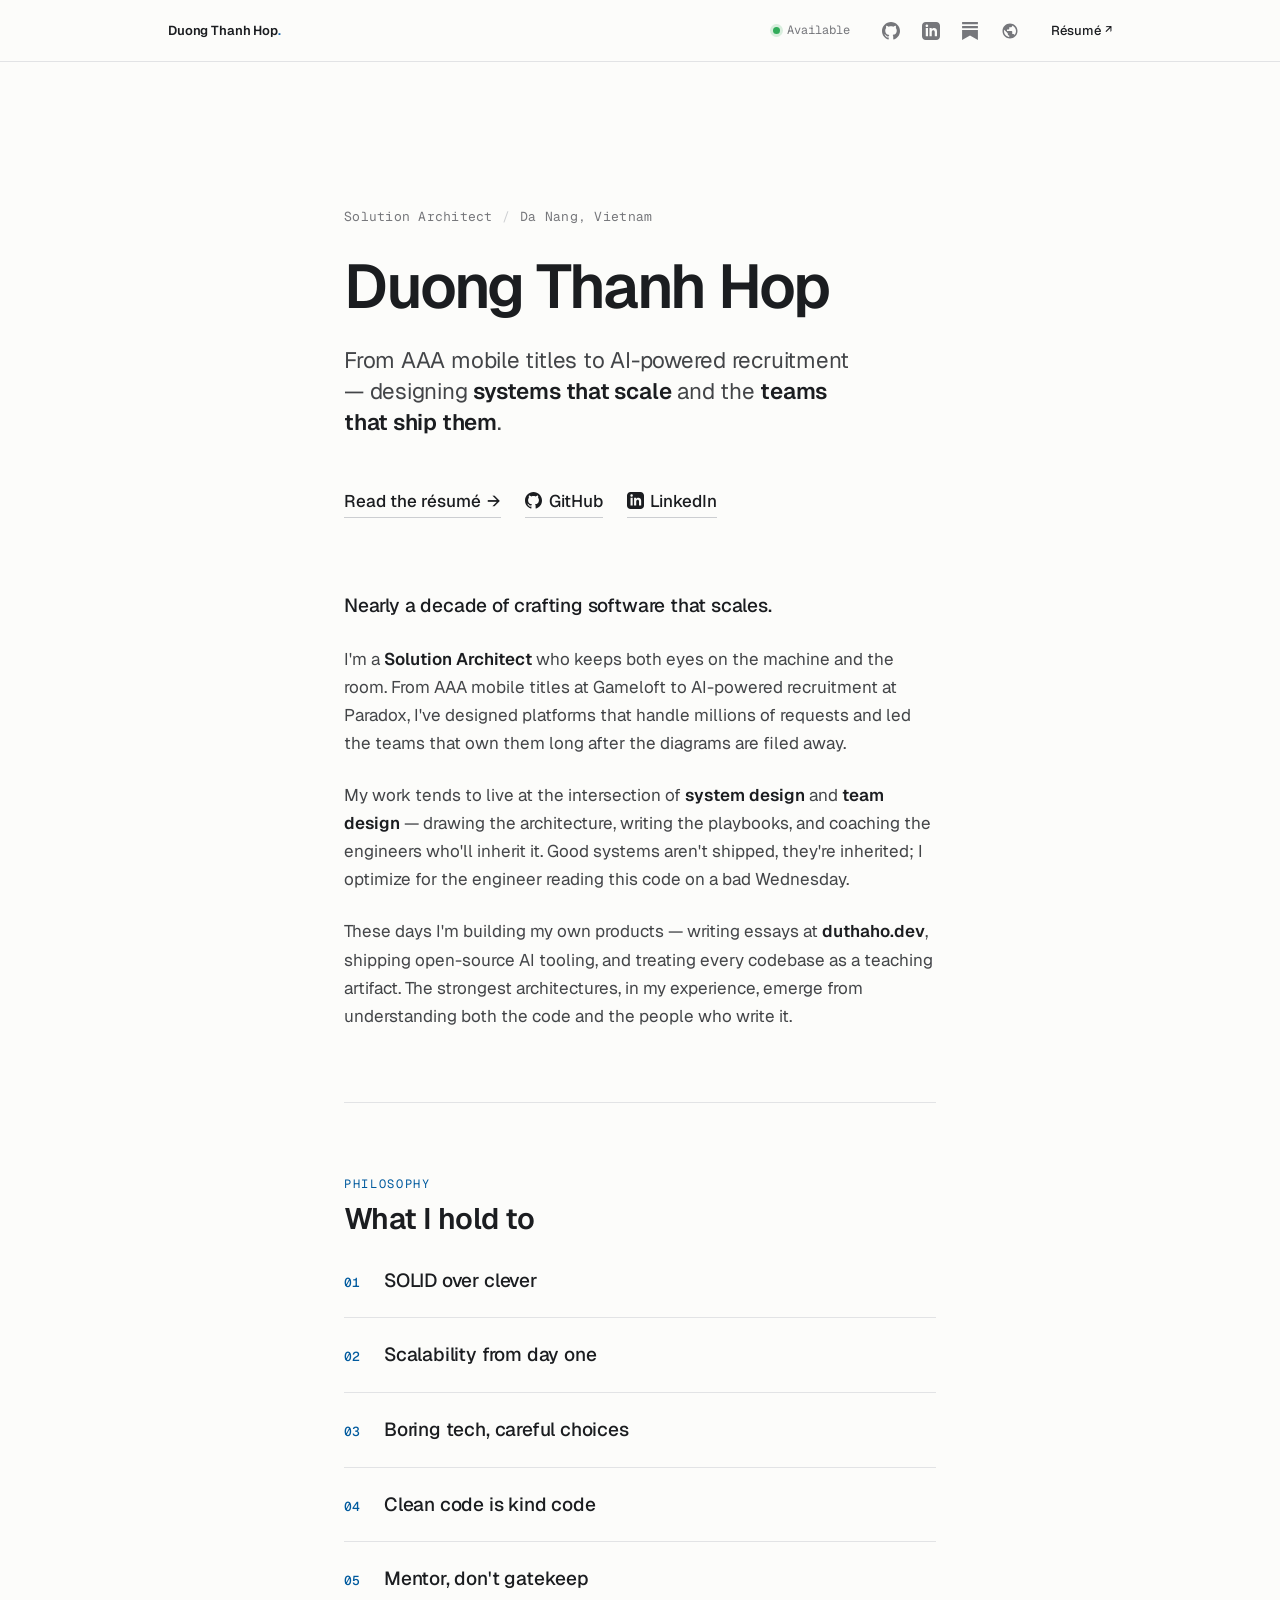
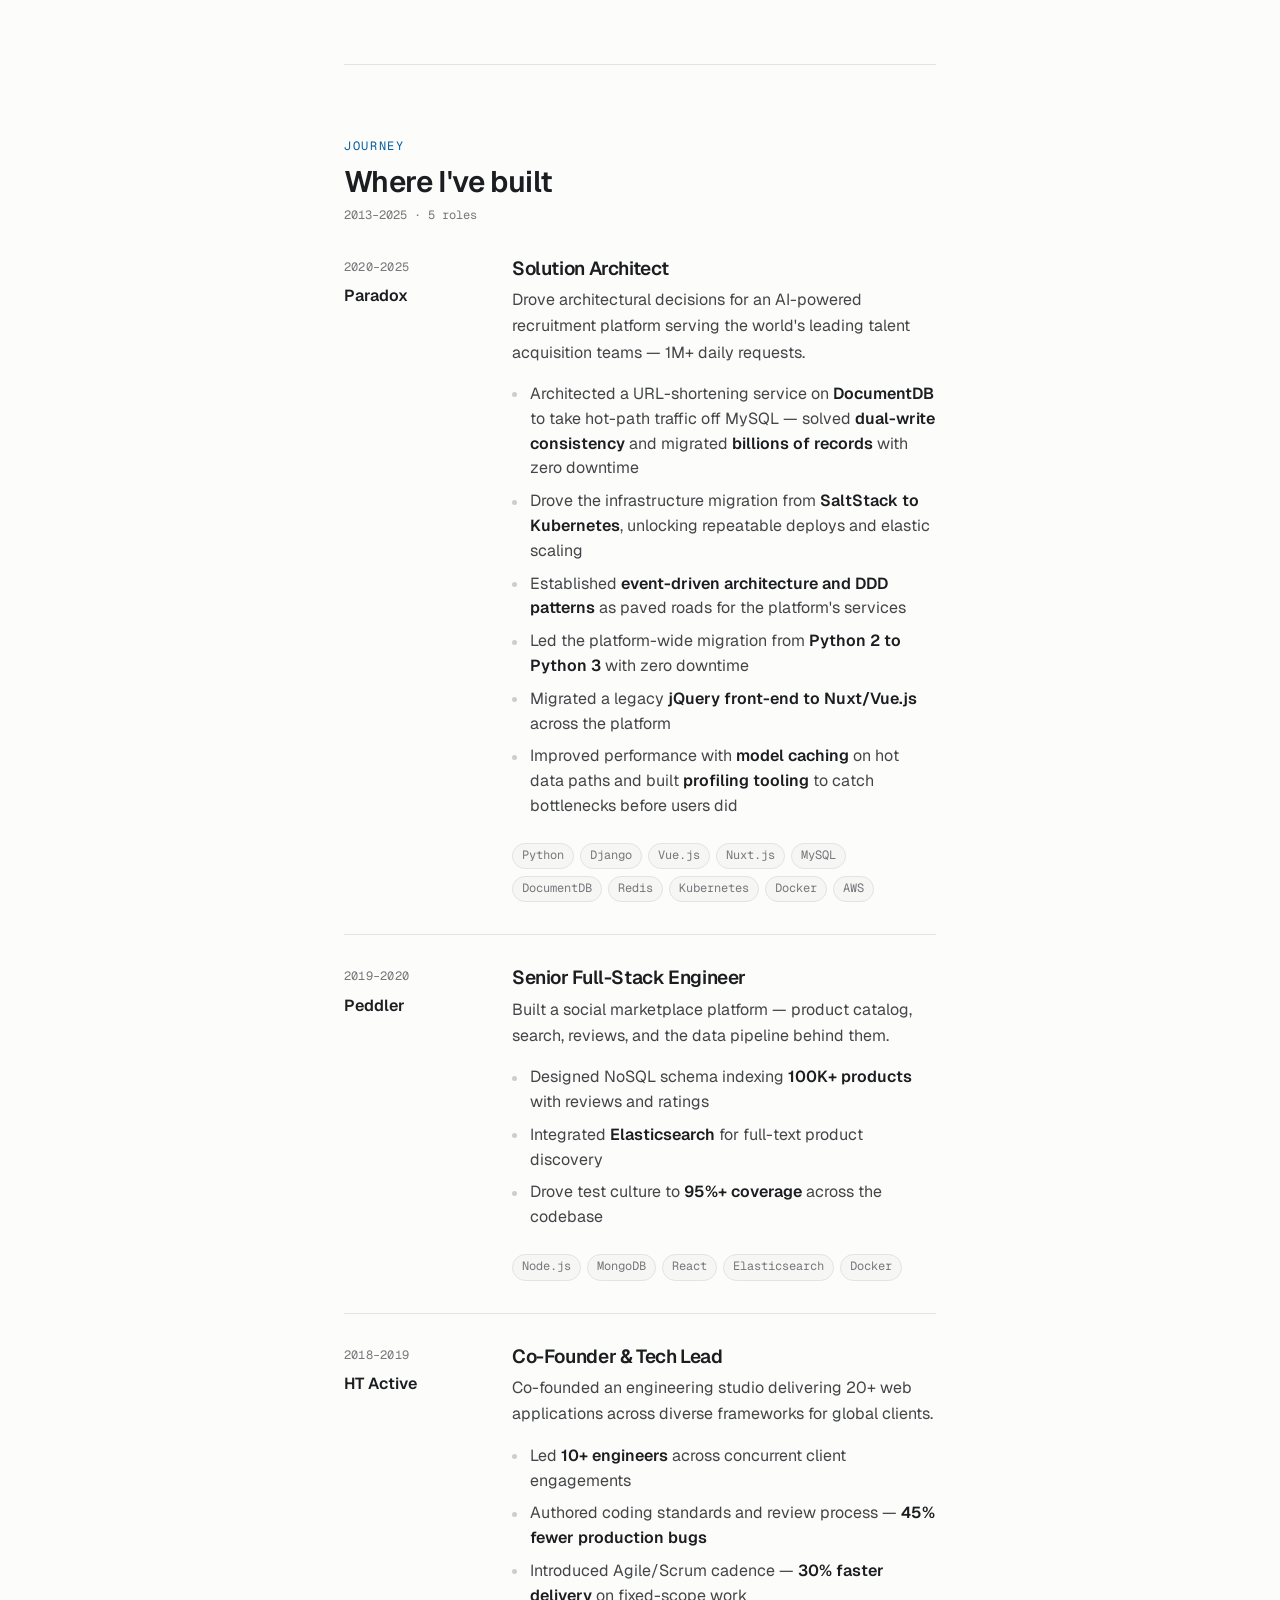
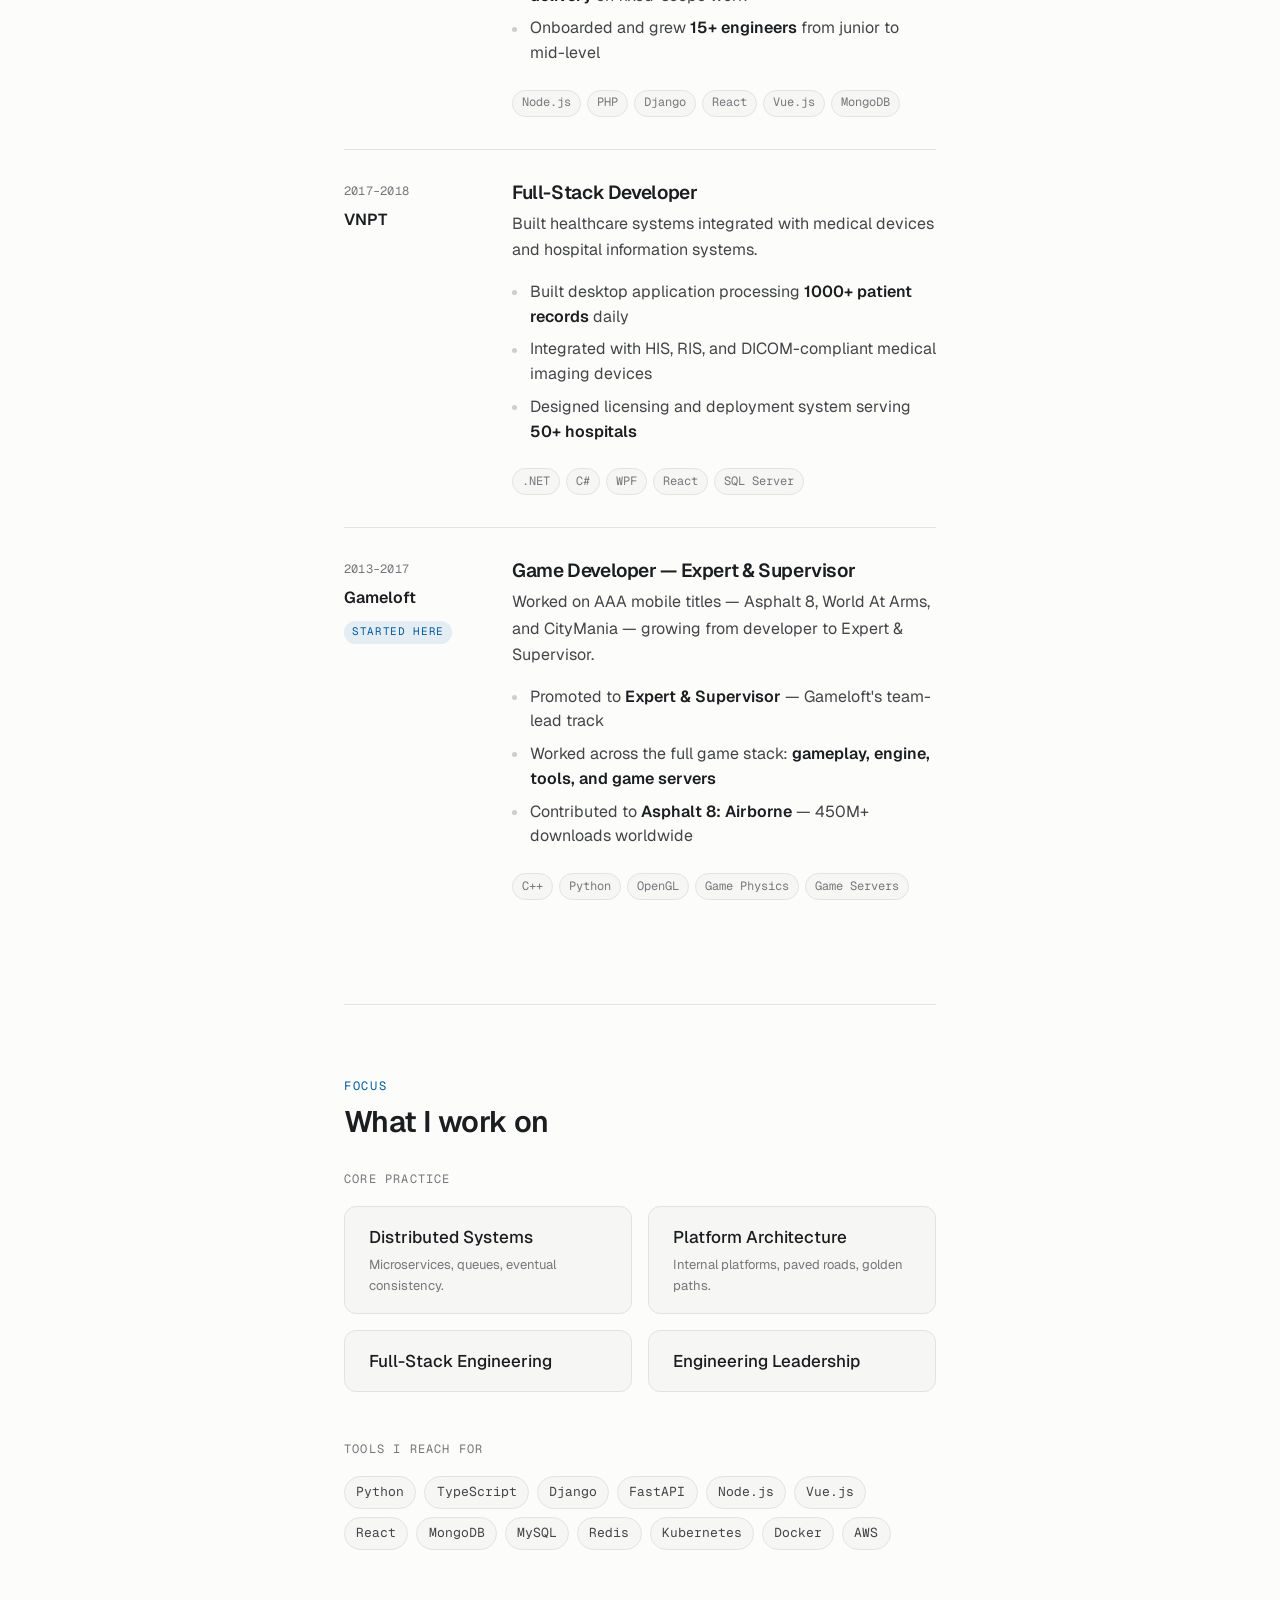
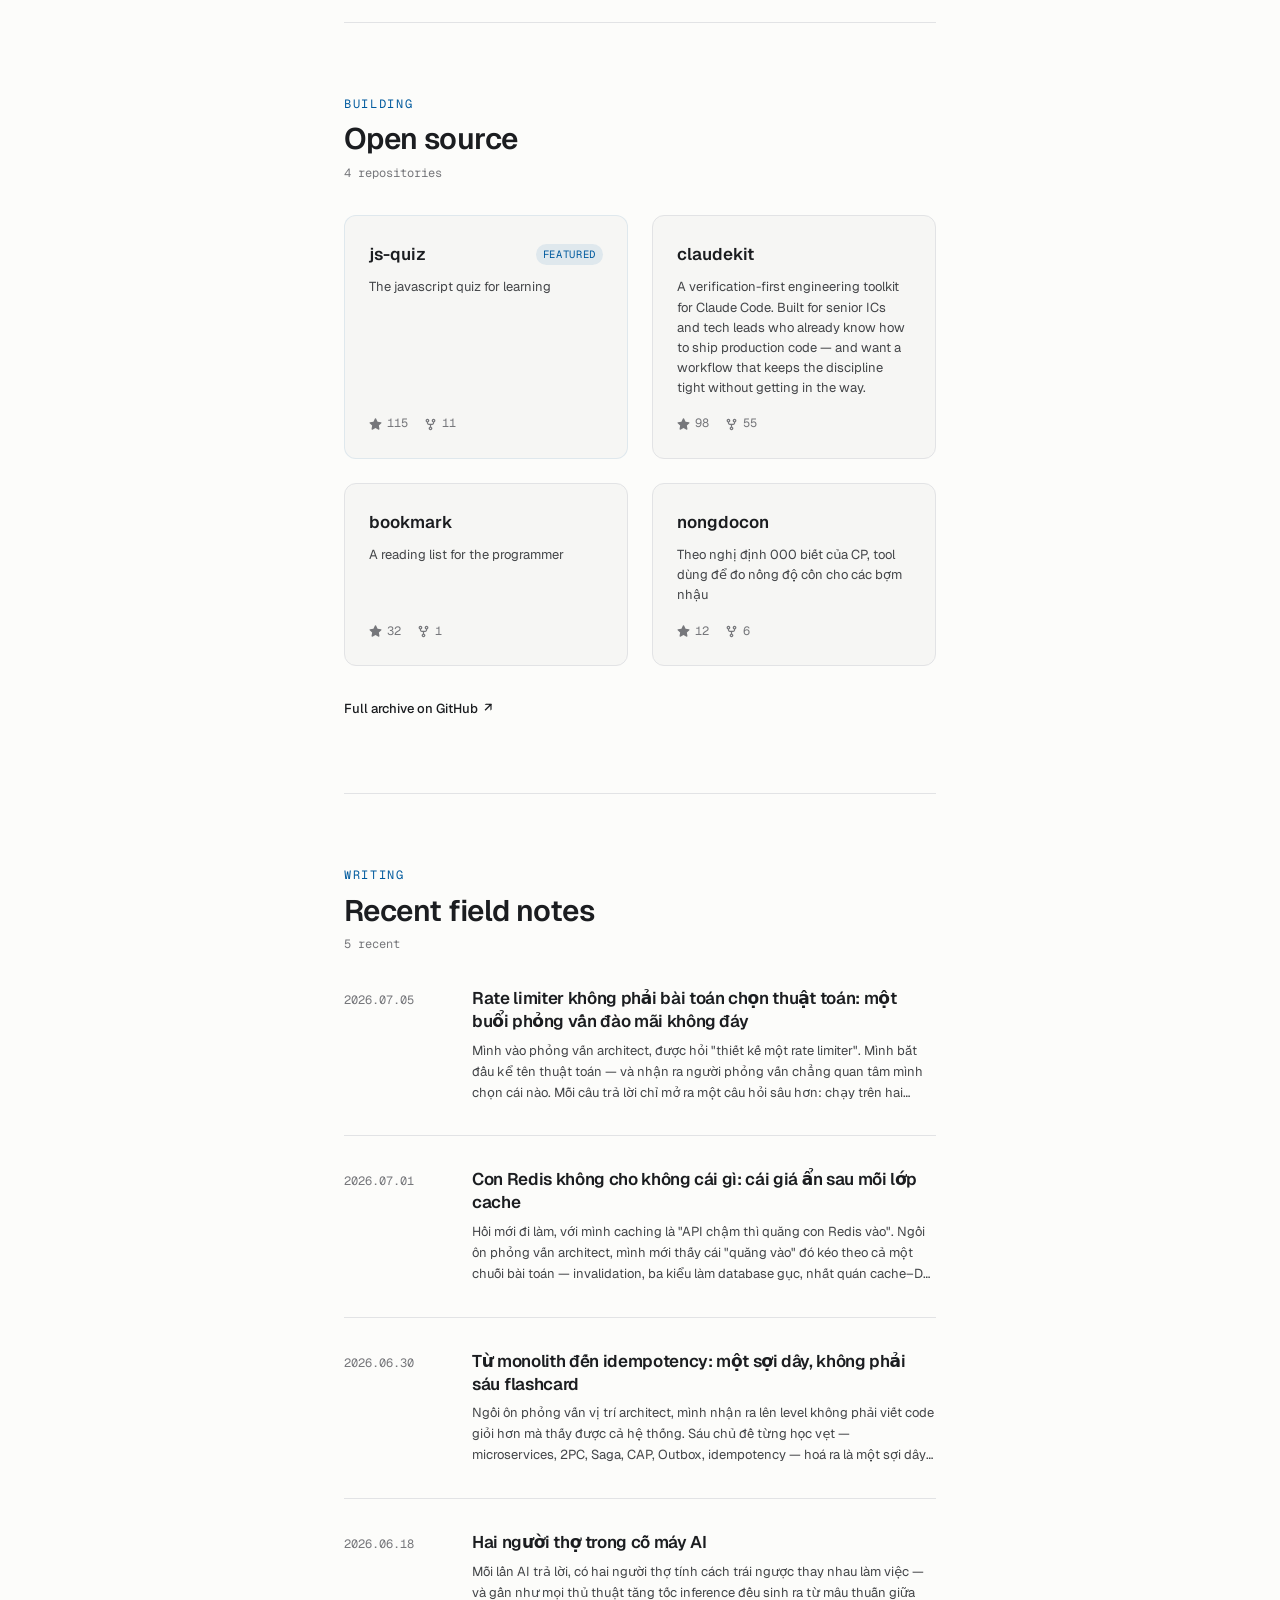
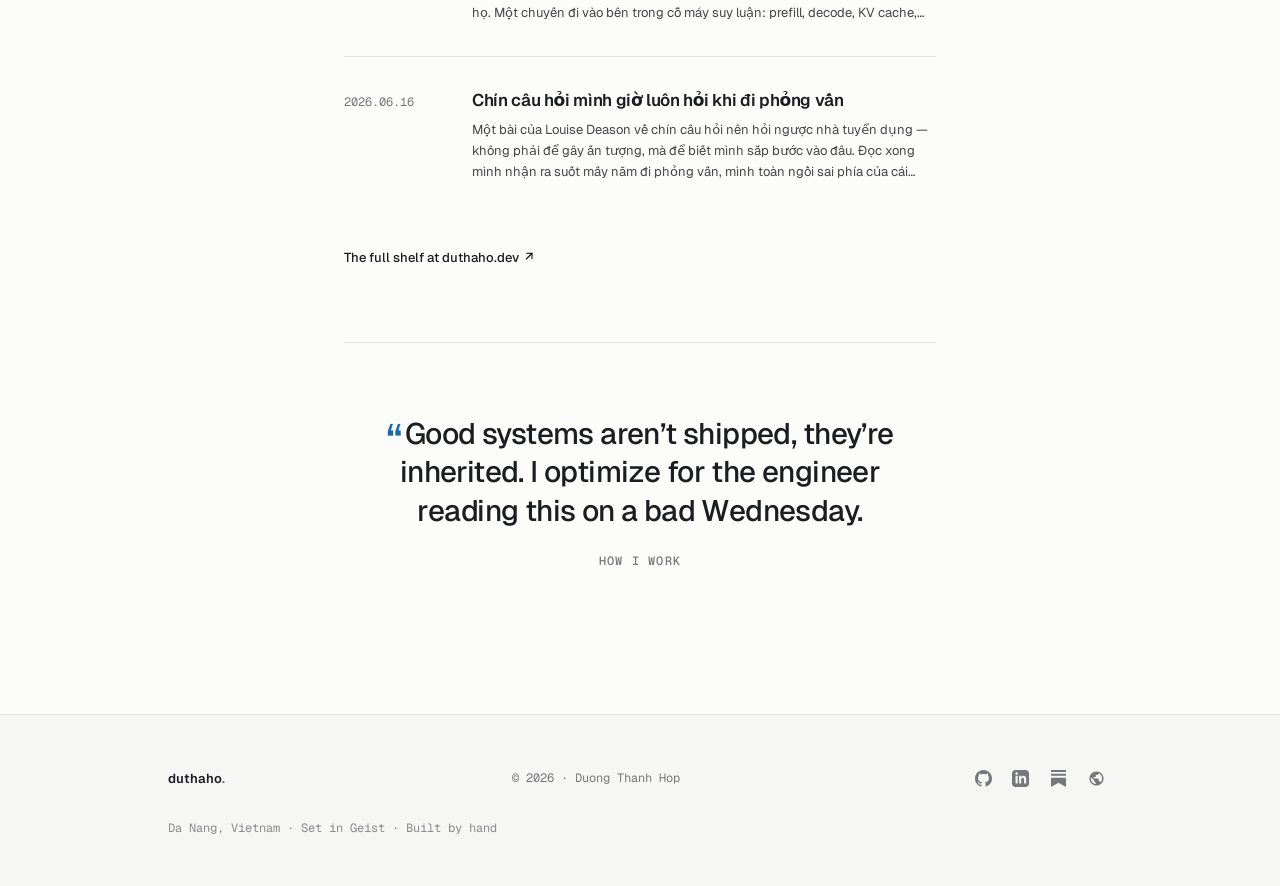
==== commit a9c65de7: "Redesign about page as clean monochrome editorial letter Rework the about page into a single-column " ====
--- a/index.html
+++ b/index.html
@@ -3,137 +3,100 @@
 <head>
     <meta charset="utf-8">
     <meta name="viewport" content="width=device-width, initial-scale=1.0">
-    <title>duthaho — Solution Architect</title>
-    <meta name="description" content="Duong Thanh Hop (@duthaho) — Solution Architect. From AAA mobile titles at Gameloft to AI-powered recruitment at Paradox. One wire, traced through the whole system.">
+    <title>Duong Thanh Hop — Solution Architect</title>
+    <meta name="description" content="Duong Thanh Hop (@duthaho) — Solution Architect. From AAA mobile titles at Gameloft to AI-powered recruitment at Paradox. Designing systems that scale and the teams that ship them.">
     <link href="favicon.ico" rel="icon">
     <link rel="stylesheet" href="styles.css">
     <link rel="preconnect" href="https://fonts.googleapis.com">
     <link rel="preconnect" href="https://fonts.gstatic.com" crossorigin>
-    <link href="https://fonts.googleapis.com/css2?family=Archivo:wght@500;600;700&family=IBM+Plex+Sans:wght@400;500;600&family=IBM+Plex+Mono:wght@400;500&display=swap" rel="stylesheet">
+    <link href="https://fonts.googleapis.com/css2?family=Geist:wght@300;400;500;600;700&family=Geist+Mono:wght@400;500&display=swap" rel="stylesheet">
 </head>
-<body>
+<body id="top">
 
-    <!-- Nav: drafting header bar + working ⌘K palette -->
-    <header class="nav">
-        <div class="nav__inner">
-            <a href="#top" class="nav__mark">duthaho<span class="tick">.</span></a>
-            <nav class="nav__links" aria-label="Primary">
-                <a href="#overview">Overview</a>
-                <a href="#experience">Experience</a>
-                <a href="#oss">Open source</a>
-                <a href="#writing">Field notes</a>
+    <!-- Nav — minimal: wordmark left, status + social + résumé right -->
+    <header class="site">
+        <div class="site__inner">
+            <a href="#top" class="site__mark">Duong&nbsp;Thanh&nbsp;Hop<span class="site__tick">.</span></a>
+            <nav class="site__nav" aria-label="Primary">
+                <span class="avail" title="Open to new work">
+                    <span class="avail__dot" aria-hidden="true"></span>Available
+                </span>
+                <span class="site__social" id="nav-social"></span>
+                <a href="resume.html" class="site__resume">Résumé <span class="arrow" aria-hidden="true">↗</span></a>
             </nav>
-            <div class="nav__right">
-                <button class="kbtn" id="palette-open" type="button" aria-haspopup="dialog" aria-label="Open command palette">
-                    <span>Jump to…</span><kbd>⌘K</kbd>
-                </button>
-                <a href="resume.html" class="btn btn--ghost">Résumé</a>
-            </div>
         </div>
     </header>
 
-    <!-- ⌘K command palette -->
-    <div class="palette" id="palette" role="dialog" aria-modal="true" aria-label="Command palette" hidden>
-        <div class="palette__box">
-            <input class="palette__search" id="palette-search" type="text"
-                   placeholder="Jump to a section, open a link…" autocomplete="off" spellcheck="false"
-                   aria-label="Search commands" aria-controls="palette-list">
-            <div class="palette__list" id="palette-list" role="listbox" aria-label="Commands"></div>
-        </div>
-    </div>
+    <main class="doc">
 
-    <main id="top">
-        <div class="frame">
+        <!-- Hero — the letter -->
+        <section class="hero" aria-label="Introduction">
+            <p class="hero__eyebrow" id="hero-eyebrow"></p>
+            <h1 class="hero__name" id="hero-name"></h1>
+            <p class="hero__lede" id="hero-lede"></p>
+            <div class="hero__links" id="hero-actions"></div>
+        </section>
 
-            <!-- The rail carries the through-line: an ink spine + a signal trace
-                 that draws itself as the sheet is read. Decorative; all meaning
-                 lives in the text to its right. -->
-            <div class="rail" aria-hidden="true">
-                <div class="spine"><span class="spine__trace" id="spine-trace"></span></div>
-            </div>
+        <!-- Opening prose -->
+        <section class="block block--intro" id="intro" aria-label="About">
+            <div class="prose" id="intro-prose"></div>
+        </section>
 
-            <div class="flow">
+        <!-- Philosophy — numbered beliefs -->
+        <section class="block" id="philosophy" aria-labelledby="philosophy-h">
+            <header class="shead">
+                <span class="shead__label">Philosophy</span>
+                <h2 class="shead__title" id="philosophy-h">What I hold to</h2>
+            </header>
+            <ol class="beliefs" id="philosophy-list"></ol>
+        </section>
 
-                <!-- Hero — the drawing title -->
-                <section class="hero" aria-label="Introduction">
-                    <div class="hero__head">
-                        <p class="hero__eyebrow klabel" id="hero-eyebrow"></p>
-                        <h1 class="hero__name" id="hero-name"></h1>
-                        <p class="hero__lede" id="hero-lede"></p>
-                        <div class="hero__actions" id="hero-actions"></div>
-                    </div>
-                    <div class="hero__side">
-                        <div class="hero__stats" id="hero-stats"></div>
-                        <figure class="tblock" id="hero-block" aria-label="Title block"></figure>
-                    </div>
-                </section>
+        <!-- Journey — the career timeline -->
+        <section class="block" id="journey" aria-labelledby="journey-h">
+            <header class="shead">
+                <span class="shead__label">Journey</span>
+                <h2 class="shead__title" id="journey-h">Where I've built</h2>
+                <span class="shead__meta" id="journey-meta"></span>
+            </header>
+            <ol class="timeline" id="journey-list"></ol>
+        </section>
 
-                <!-- Overview -->
-                <section class="sheet" id="overview">
-                    <header class="sheet__head">
-                        <span class="sheet__code klabel">A·1</span>
-                        <h2 class="sheet__title">Overview</h2>
-                        <span class="sheet__meta klabel" id="overview-meta"></span>
-                    </header>
-                    <div class="overview">
-                        <div class="prose" id="overview-prose"></div>
-                        <aside class="legend">
-                            <div class="legend__block">
-                                <p class="legend__label klabel">Works on</p>
-                                <ul class="skills" id="overview-skills"></ul>
-                            </div>
-                            <div class="legend__block">
-                                <p class="legend__label klabel">Stack · bill of materials</p>
-                                <ul class="chips" id="overview-stack"></ul>
-                            </div>
-                        </aside>
-                    </div>
-                </section>
+        <!-- Focus — toolkit + interests (honest, from data) -->
+        <section class="block" id="focus" aria-labelledby="focus-h">
+            <header class="shead">
+                <span class="shead__label">Focus</span>
+                <h2 class="shead__title" id="focus-h">What I work on</h2>
+            </header>
+            <div class="focus" id="focus-body"></div>
+        </section>
 
-                <!-- Principles — inverted "general notes" panel -->
-                <section class="sheet" id="principles">
-                    <header class="sheet__head">
-                        <span class="sheet__code klabel">A·2</span>
-                        <h2 class="sheet__title">General notes</h2>
-                        <span class="sheet__meta klabel">how I work</span>
-                    </header>
-                    <ul class="notes-panel" id="principles-list"></ul>
-                </section>
+        <!-- Building — side projects -->
+        <section class="block" id="building" aria-labelledby="building-h">
+            <header class="shead">
+                <span class="shead__label">Building</span>
+                <h2 class="shead__title" id="building-h">Open source</h2>
+                <span class="shead__meta" id="building-meta"></span>
+            </header>
+            <div class="builds" id="building-list"></div>
+            <a href="https://github.com/duthaho?tab=repositories" target="_blank" rel="noopener" class="block__more">Full archive on GitHub <span class="arrow" aria-hidden="true">↗</span></a>
+        </section>
 
-                <!-- Experience — the spine, one node per role -->
-                <section class="sheet" id="experience">
-                    <header class="sheet__head">
-                        <span class="sheet__code klabel">A·3</span>
-                        <h2 class="sheet__title">Experience</h2>
-                        <span class="sheet__meta klabel" id="experience-meta"></span>
-                    </header>
-                    <ol class="xp" id="experience-list"></ol>
-                </section>
+        <!-- Writing — recent articles -->
+        <section class="block" id="writing" aria-labelledby="writing-h">
+            <header class="shead">
+                <span class="shead__label">Writing</span>
+                <h2 class="shead__title" id="writing-h">Recent field notes</h2>
+                <span class="shead__meta" id="writing-meta"></span>
+            </header>
+            <ol class="notes" id="writing-list"></ol>
+            <a href="https://duthaho.dev/" target="_blank" rel="noopener" class="block__more">The full shelf at duthaho.dev <span class="arrow" aria-hidden="true">↗</span></a>
+        </section>
 
-                <!-- Open source — modules off the line -->
-                <section class="sheet" id="oss">
-                    <header class="sheet__head">
-                        <span class="sheet__code klabel">A·4</span>
-                        <h2 class="sheet__title">Open source</h2>
-                        <span class="sheet__meta klabel" id="oss-meta"></span>
-                    </header>
-                    <div class="repos" id="repos-grid"></div>
-                    <a href="https://github.com/duthaho?tab=repositories" target="_blank" rel="noopener" class="sheet__more">Full archive on GitHub <span class="arrow">↗</span></a>
-                </section>
+        <!-- Quote — a line, in their own words -->
+        <section class="pullquote" aria-label="In closing">
+            <blockquote id="pull-quote"></blockquote>
+        </section>
 
-                <!-- Field notes — the tail of the wire -->
-                <section class="sheet" id="writing">
-                    <header class="sheet__head">
-                        <span class="sheet__code klabel">A·5</span>
-                        <h2 class="sheet__title">Field notes</h2>
-                        <span class="sheet__meta klabel" id="writing-meta"></span>
-                    </header>
-                    <ol class="feed" id="writing-feed"></ol>
-                    <a href="https://duthaho.dev/" target="_blank" rel="noopener" class="sheet__more">The complete shelf at duthaho.dev <span class="arrow">↗</span></a>
-                </section>
-
-            </div>
-        </div>
     </main>
 
     <footer class="foot">
@@ -149,7 +112,6 @@
         <symbol id="icon-star" viewBox="0 0 16 16"><path fill="currentColor" d="M8 .25a.75.75 0 0 1 .673.418l1.882 3.815 4.21.612a.75.75 0 0 1 .416 1.279l-3.046 2.97.719 4.192a.751.751 0 0 1-1.088.791L8 12.347l-3.766 1.98a.75.75 0 0 1-1.088-.79l.72-4.194L.818 6.374a.75.75 0 0 1 .416-1.28l4.21-.611L7.327.668A.75.75 0 0 1 8 .25Z"/></symbol>
         <symbol id="icon-fork" viewBox="0 0 16 16"><path fill="currentColor" fill-rule="evenodd" d="M5 5.372v.878c0 .414.336.75.75.75h4.5a.75.75 0 0 0 .75-.75v-.878a2.25 2.25 0 1 1 1.5 0v.878a2.25 2.25 0 0 1-2.25 2.25h-1.5v2.128a2.251 2.251 0 1 1-1.5 0V8.5h-1.5A2.25 2.25 0 0 1 3.5 6.25v-.878a2.25 2.25 0 1 1 1.5 0ZM5 3.25a.75.75 0 1 0-1.5 0 .75.75 0 0 0 1.5 0Zm6.75.75a.75.75 0 1 0 0-1.5.75.75 0 0 0 0 1.5Zm-3 8.75a.75.75 0 1 0-1.5 0 .75.75 0 0 0 1.5 0Z"/></symbol>
         <symbol id="icon-arrow" viewBox="0 0 16 16"><path fill="none" stroke="currentColor" stroke-width="1.5" stroke-linecap="round" stroke-linejoin="round" d="M3 8h10M9 4l4 4-4 4"/></symbol>
-        <symbol id="icon-hash" viewBox="0 0 16 16"><path fill="none" stroke="currentColor" stroke-width="1.4" stroke-linecap="round" d="M6 2.5 4.5 13.5M11.5 2.5 10 13.5M2.5 5.5h11M2 10.5h11"/></symbol>
     </svg>
 
     <script src="app.js"></script>
--- a/styles.css
+++ b/styles.css
@@ -1,935 +1,633 @@
-/* Through-Line · an architect's schematic sheet.
- * Organizing device: a single continuous wire (his own metaphor — "một sợi dây,
- * không phải sáu flashcard") that runs the left rail, draws itself on scroll, and
- * lands a node at every role. Warm bone paper · graphite ink · one minium signal.
- * Boldness is spent on the wire; everything else stays quiet.
+/* Hallmark · macrostructure: Long Document · tone: minimal / editorial · anchor hue: cool ink-blue 250
+ * theme: studied-DNA (source: url — https://datht.com/) · paper oklch(99% 0.002 100) · accent oklch(51% 0.132 250)
+ * display: Geist (grotesque) · body: Geist · label: Geist Mono · studied: yes · DNA-source: url (public reference)
+ * genre: modern-minimal · nav: N9 minimal edge · footer: Ft1 minimal · pre-emit critique: P5 H5 E5 S4 R5 V4
  */
-@import url("tokens.css");
-
-/* ==================================================================
-   Reset / base
-   ================================================================== */
-
+
+@import "tokens.css";
+
+/* ============================================================
+   Reset & base
+   ============================================================ */
 *, *::before, *::after { box-sizing: border-box; }
+html, body { overflow-x: clip; }
 
 html {
-    overflow-x: clip;
+    -webkit-text-size-adjust: 100%;
     scroll-behavior: smooth;
-    -webkit-text-size-adjust: 100%;
+    scroll-padding-top: 5rem;
+}
+@media (prefers-reduced-motion: reduce) {
+    html { scroll-behavior: auto; }
 }
 
 body {
-    overflow-x: clip;
     margin: 0;
-    background-color: var(--paper);
-    /* faint graph-paper grid — barely there, sells the drawing sheet */
-    background-image:
-        linear-gradient(to right, color-mix(in oklab, var(--rule) 42%, transparent) 1px, transparent 1px),
-        linear-gradient(to bottom, color-mix(in oklab, var(--rule) 42%, transparent) 1px, transparent 1px);
-    background-size: 30px 30px;
+    background: var(--paper);
     color: var(--ink-2);
     font-family: var(--font-body);
     font-size: var(--text-md);
-    font-weight: 400;
-    line-height: 1.6;
+    line-height: 1.65;
+    font-feature-settings: "kern", "liga", "cv11";
     -webkit-font-smoothing: antialiased;
     text-rendering: optimizeLegibility;
 }
 
-a { color: inherit; text-decoration: none; }
-img, svg { display: block; max-width: 100%; }
-ul, ol { margin: 0; padding: 0; list-style: none; }
-h1, h2, h3 { margin: 0; font-weight: 600; }
+h1, h2, h3 {
+    font-family: var(--font-display);
+    font-style: normal;
+    color: var(--ink);
+    line-height: 1.12;
+    letter-spacing: -0.02em;
+    margin: 0;
+    overflow-wrap: anywhere;
+    min-width: 0;
+}
+
 p { margin: 0; }
-strong { font-weight: 600; color: var(--ink); }
+
+a { color: var(--signal-2); text-decoration: none; }
 
 ::selection { background: var(--selection); }
 
 :focus-visible {
     outline: 2px solid var(--focus);
-    outline-offset: 2px;
-    border-radius: 2px;
-}
-
-section { scroll-margin-top: 84px; }
-
-/* mono machine-readout / annotation labels */
-.klabel {
-    font-family: var(--font-mono);
-    font-size: var(--text-xs);
-    font-weight: 500;
-    letter-spacing: 0.08em;
-    text-transform: uppercase;
-    color: var(--ink-3);
-}
-
-/* ==================================================================
-   Reveal engine — one orchestrated entrance, then static
-   ================================================================== */
-
-.reveal {
-    opacity: 0;
-    transform: translateY(10px);
-    transition: opacity var(--dur-reveal) var(--ease-out),
-                transform var(--dur-reveal) var(--ease-out);
-}
-.reveal.is-in { opacity: 1; transform: none; }
-
-/* ==================================================================
-   Nav — drafting header bar + ⌘K palette + résumé
-   ================================================================== */
-
-.nav {
+    outline-offset: 3px;
+    border-radius: 3px;
+}
+
+svg { display: inline-block; vertical-align: middle; }
+
+/* ============================================================
+   Nav — minimal edge bar
+   ============================================================ */
+.site {
     position: sticky;
     top: 0;
     z-index: var(--z-nav);
-    background: color-mix(in oklab, var(--paper) 84%, transparent);
-    backdrop-filter: blur(8px);
-    -webkit-backdrop-filter: blur(8px);
-    border-bottom: 1px solid var(--rule-2);
-}
-.nav__inner {
-    max-width: 1200px;
-    margin: 0 auto;
-    padding: 0.7rem var(--space-lg);
+    background: color-mix(in oklab, var(--paper) 82%, transparent);
+    backdrop-filter: saturate(1.4) blur(10px);
+    border-bottom: 1px solid var(--rule);
+}
+.site__inner {
+    max-width: 64rem;
+    margin-inline: auto;
+    padding: 0.85rem var(--page-pad);
     display: flex;
     align-items: center;
+    justify-content: space-between;
+    gap: var(--space-sm);
+}
+.site__mark {
+    font-family: var(--font-display);
+    font-weight: 600;
+    font-size: var(--text-sm);
+    letter-spacing: -0.01em;
+    color: var(--ink);
+    white-space: nowrap;
+}
+.site__tick { color: var(--signal); }
+.site__nav {
+    display: flex;
+    align-items: center;
     gap: var(--space-md);
 }
-.nav__mark {
+.avail {
     display: inline-flex;
-    align-items: baseline;
-    font-family: var(--font-display);
-    font-weight: 700;
-    font-size: var(--text-md);
-    letter-spacing: -0.02em;
-    color: var(--ink);
+    align-items: center;
+    gap: 0.45rem;
+    font-family: var(--font-mono);
+    font-size: var(--text-xs);
+    color: var(--ink-3);
     white-space: nowrap;
 }
-.nav__mark .tick { color: var(--signal); }
-.nav__links {
+.avail__dot {
+    width: 7px;
+    height: 7px;
+    border-radius: 50%;
+    background: var(--live);
+    box-shadow: 0 0 0 3px var(--live-soft);
+}
+@media (prefers-reduced-motion: no-preference) {
+    .avail__dot { animation: pulse 2.6s var(--ease-in-out) infinite; }
+}
+@keyframes pulse {
+    0%, 100% { box-shadow: 0 0 0 3px var(--live-soft); }
+    50%      { box-shadow: 0 0 0 5px transparent; }
+}
+.site__social {
+    display: inline-flex;
+    align-items: center;
+    gap: 0.35rem;
+}
+.site__social a {
+    display: inline-grid;
+    place-items: center;
+    width: 34px;
+    height: 34px;
+    border-radius: var(--radius-control);
+    color: var(--ink-3);
+    transition: color var(--dur-short) var(--ease-out),
+                background var(--dur-short) var(--ease-out);
+}
+.site__social a svg { width: 18px; height: 18px; }
+.site__social a:hover { color: var(--ink); background: var(--paper-2); }
+.site__resume {
+    font-size: var(--text-sm);
+    font-weight: 500;
+    color: var(--ink);
+    white-space: nowrap;
+    display: inline-flex;
+    align-items: center;
+    gap: 0.25rem;
+}
+.site__resume:hover { color: var(--signal-2); }
+.site__resume .arrow { font-size: 0.85em; transition: transform var(--dur-short) var(--ease-out); }
+.site__resume:hover .arrow { transform: translate(2px, -2px); }
+
+@media (max-width: 640px) {
+    .avail { display: none; }
+    .site__nav { gap: var(--space-sm); }
+}
+
+/* ============================================================
+   Document — single column
+   ============================================================ */
+.doc {
+    max-width: var(--measure);
+    margin-inline: auto;
+    padding: var(--space-3xl) var(--page-pad) var(--space-2xl);
+}
+
+.block { padding-block: var(--space-2xl); border-top: 1px solid var(--rule); }
+.block--intro { border-top: none; padding-top: var(--space-xl); }
+
+/* section head — stacked (label above title) */
+.shead { margin-bottom: var(--space-lg); }
+.shead__label {
+    display: block;
+    font-family: var(--font-mono);
+    font-size: var(--text-xs);
+    letter-spacing: 0.14em;
+    text-transform: uppercase;
+    color: var(--signal-2);
+    margin-bottom: var(--space-2xs);
+}
+.shead__title {
+    font-size: var(--text-2xl);
+    font-weight: 600;
+}
+.shead__meta {
+    display: block;
+    margin-top: var(--space-2xs);
+    font-family: var(--font-mono);
+    font-size: var(--text-xs);
+    color: var(--ink-3);
+}
+
+.block__more {
+    display: inline-flex;
+    align-items: center;
+    gap: 0.35rem;
+    margin-top: var(--space-lg);
+    font-size: var(--text-sm);
+    font-weight: 500;
+    color: var(--ink);
+}
+.block__more .arrow { transition: transform var(--dur-short) var(--ease-out); }
+.block__more:hover { color: var(--signal-2); }
+.block__more:hover .arrow { transform: translate(2px, -2px); }
+
+/* ============================================================
+   Hero — the letter
+   ============================================================ */
+.hero { padding-block: var(--space-lg) var(--space-md); }
+.hero__eyebrow {
+    font-family: var(--font-mono);
+    font-size: var(--text-sm);
+    letter-spacing: 0.02em;
+    color: var(--ink-3);
+    margin-bottom: var(--space-md);
     display: flex;
-    gap: 1.35rem;
-    margin-left: var(--space-md);
-}
-.nav__links a {
-    position: relative;
-    font-size: var(--text-sm);
-    color: var(--ink-2);
-    padding: 2px 0;
-    white-space: nowrap;
-}
-.nav__links a::after {
-    content: "";
-    position: absolute;
-    left: 0; right: 100%; bottom: -2px;
-    height: 1.5px;
-    background: var(--signal);
-    transition: right var(--dur-short) var(--ease-out);
-}
-.nav__links a:hover { color: var(--ink); }
-.nav__links a:hover::after { right: 0; }
-
-.nav__right {
-    margin-left: auto;
-    display: flex;
-    align-items: center;
-    gap: var(--space-2xs);
-}
-
-.kbtn {
-    display: inline-flex;
-    align-items: center;
-    gap: 0.5rem;
-    font-family: var(--font-mono);
-    font-size: var(--text-xs);
-    color: var(--ink-3);
-    background: var(--paper);
-    border: 1px solid var(--rule-2);
-    border-radius: var(--radius-control);
-    padding: 0.4rem 0.6rem;
-    cursor: pointer;
-    transition: border-color var(--dur-short) var(--ease-out),
-                color var(--dur-short) var(--ease-out);
-}
-.kbtn:hover { border-color: var(--signal); color: var(--ink); }
-.kbtn kbd {
-    font-family: inherit;
-    font-size: 0.7rem;
-    color: var(--ink-2);
-    background: var(--paper-3);
-    border: 1px solid var(--rule-2);
-    border-radius: 3px;
-    padding: 0.05rem 0.3rem;
-}
-
-/* Buttons */
-.btn {
-    display: inline-flex;
-    align-items: center;
-    gap: 0.45rem;
-    font-family: var(--font-body);
-    font-size: var(--text-sm);
-    font-weight: 500;
-    line-height: 1;
-    white-space: nowrap;
-    border-radius: var(--radius-control);
-    padding: 0.62rem 0.95rem;
-    cursor: pointer;
-    border: 1px solid transparent;
-    transition: background-color var(--dur-short) var(--ease-out),
-                border-color var(--dur-short) var(--ease-out),
-                color var(--dur-short) var(--ease-out);
-}
-.btn--primary { background: var(--signal-2); color: var(--signal-ink); }
-.btn--primary:hover { background: var(--signal-deep); }
-.btn--ghost {
-    background: transparent;
-    color: var(--ink);
-    border-color: var(--rule-2);
-}
-.btn--ghost:hover { border-color: var(--ink); }
-.btn svg { width: 15px; height: 15px; }
-
-@media (max-width: 880px) {
-    .nav__links { display: none; }
-    .kbtn kbd { display: none; }
-}
-
-/* ==================================================================
-   ⌘K command palette
-   ================================================================== */
-
-.palette {
-    position: fixed;
-    inset: 0;
-    z-index: var(--z-overlay);
-    display: grid;
-    place-items: start center;
-    padding-top: 12vh;
-    background: color-mix(in oklab, var(--ink) 42%, transparent);
-    opacity: 0;
-    visibility: hidden;
-    transition: opacity var(--dur-short) var(--ease-out),
-                visibility 0s linear var(--dur-short);
-}
-.palette.is-open {
-    opacity: 1;
-    visibility: visible;
-    transition: opacity var(--dur-short) var(--ease-out);
-}
-.palette__box {
-    width: min(560px, 92vw);
-    background: var(--paper);
-    border: 1px solid var(--rule-2);
-    border-radius: var(--radius-card);
-    box-shadow: 0 24px 60px var(--shadow);
-    overflow: hidden;
-    transform: translateY(-8px);
-    transition: transform var(--dur-mid) var(--ease-out);
-}
-.palette.is-open .palette__box { transform: none; }
-.palette__search {
-    width: 100%;
-    border: none;
-    border-bottom: 1px solid var(--rule);
-    background: transparent;
-    padding: 1rem 1.15rem;
-    font-family: var(--font-mono);
-    font-size: var(--text-sm);
-    color: var(--ink);
-}
-.palette__search::placeholder { color: var(--ink-3); }
-.palette__search:focus { outline: none; }
-.palette__list {
-    max-height: 340px;
-    overflow-y: auto;
-    padding: 0.4rem;
-}
-.palette__group {
-    font-family: var(--font-mono);
-    font-size: 0.68rem;
-    letter-spacing: 0.1em;
-    text-transform: uppercase;
-    color: var(--ink-3);
-    padding: 0.7rem 0.75rem 0.3rem;
-}
-.pcmd {
-    display: flex;
-    align-items: center;
-    gap: 0.7rem;
-    width: 100%;
-    text-align: left;
-    background: transparent;
-    border: none;
-    border-radius: var(--radius-control);
-    padding: 0.6rem 0.75rem;
-    font-size: var(--text-sm);
-    color: var(--ink-2);
-    cursor: pointer;
-}
-.pcmd svg { width: 15px; height: 15px; color: var(--ink-3); flex: none; }
-.pcmd__hint {
-    margin-left: auto;
-    font-family: var(--font-mono);
-    font-size: 0.68rem;
-    color: var(--ink-3);
-}
-.pcmd.is-active { background: var(--signal-soft); color: var(--ink); }
-.pcmd.is-active svg { color: var(--signal); }
-.palette__empty {
-    padding: 1.4rem 0.9rem;
-    font-family: var(--font-mono);
-    font-size: var(--text-sm);
-    color: var(--ink-3);
-}
-
-/* ==================================================================
-   Frame — the sheet: rail (spine) + flow (content)
-   ================================================================== */
-
-.frame {
-    max-width: 1200px;
-    margin: 0 auto;
-    padding-inline: var(--space-lg);
-    display: grid;
-    grid-template-columns: var(--rail) minmax(0, 1fr);
-    align-items: stretch;
-}
-
-/* The rail's right edge IS the ink spine. */
-.rail {
-    position: relative;
-    border-right: 1px solid var(--rule-2);
-}
-/* The signal trace — draws down over the spine as the sheet is read. */
-.spine {
-    position: absolute;
-    top: 0; bottom: 0; right: -1px;
-    width: 2px;
-    overflow: hidden;
-}
-.spine__trace {
-    position: absolute;
-    inset: 0;
-    background: var(--signal);
-    transform: scaleY(var(--progress, 0));
-    transform-origin: top center;
-    will-change: transform;
-}
-
-.flow {
-    min-width: 0;
-    padding-left: var(--flow-pad);
-    counter-reset: sheet;
-}
-
-/* Diamond node — outline until the wire reaches it, then filled minium. */
-.node {
-    position: absolute;
-    top: var(--node-top, 0.55em);
-    left: calc(-1 * var(--flow-pad));
-    width: var(--node);
-    height: var(--node);
-    transform: translateX(-50%) rotate(45deg);
-    background: var(--paper);
-    border: 1.5px solid var(--rule-2);
-    transition: background-color var(--dur-mid) var(--ease-out),
-                border-color var(--dur-mid) var(--ease-out),
-                box-shadow var(--dur-mid) var(--ease-out);
-}
-.is-wired > .node,
-.is-wired.node {
-    background: var(--signal);
-    border-color: var(--signal);
-    box-shadow: 0 0 0 4px var(--paper), 0 0 0 5px var(--signal-soft);
-}
-
-/* ==================================================================
-   Hero — the drawing title + title block
-   ================================================================== */
-
-.hero {
-    position: relative;
-    display: grid;
-    grid-template-columns: minmax(0, 1.08fr) minmax(0, 0.92fr);
-    gap: clamp(2rem, 5vw, 4rem);
-    align-items: center;
-    padding-block: clamp(3rem, 8vw, 5.5rem) var(--space-2xl);
-}
-.hero__eyebrow {
-    display: inline-flex;
     align-items: center;
     gap: 0.6rem;
+    flex-wrap: wrap;
+}
+.hero__eyebrow .sep { color: var(--rule-2); }
+.hero__name {
+    font-size: var(--text-display);
+    font-weight: 600;
+    letter-spacing: -0.035em;
     margin-bottom: var(--space-md);
 }
-.hero__eyebrow::before {
-    content: "";
-    width: 8px; height: 8px;
-    transform: rotate(45deg);
-    background: var(--signal);
-}
-.hero__name {
-    font-family: var(--font-display);
-    font-weight: 700;
-    font-size: var(--text-display);
-    line-height: 1.0;
-    letter-spacing: -0.035em;
-    color: var(--ink);
-    overflow-wrap: anywhere;
-    min-width: 0;
-    margin-bottom: var(--space-md);
-}
 .hero__lede {
-    font-size: var(--text-lg);
-    line-height: 1.5;
+    font-size: var(--text-xl);
+    line-height: 1.4;
     color: var(--ink-2);
     max-width: 34ch;
-    margin-bottom: var(--space-lg);
-}
-.hero__lede b { color: var(--ink); font-weight: 600; }
-.hero__actions { display: flex; flex-wrap: wrap; gap: var(--space-2xs); }
-
-.hero__side { display: flex; flex-direction: column; gap: var(--space-md); min-width: 0; }
-
-/* dimensioned stats row */
-.hero__stats {
+    letter-spacing: -0.01em;
+}
+.hero__lede b, .hero__lede strong { color: var(--ink); font-weight: 600; }
+.hero__links {
+    display: flex;
+    flex-wrap: wrap;
+    gap: var(--space-md);
+    margin-top: var(--space-xl);
+}
+.hlink {
+    display: inline-flex;
+    align-items: center;
+    gap: 0.4rem;
+    font-size: var(--text-md);
+    font-weight: 500;
+    color: var(--ink);
+    padding-bottom: 2px;
+    border-bottom: 1.5px solid var(--rule-2);
+    transition: color var(--dur-short) var(--ease-out),
+                border-color var(--dur-short) var(--ease-out);
+}
+.hlink svg { width: 17px; height: 17px; }
+.hlink .arrow { transition: transform var(--dur-short) var(--ease-out); }
+.hlink:hover { color: var(--signal-2); border-color: var(--signal); }
+.hlink:hover .arrow { transform: translate(2px, -2px); }
+
+/* ============================================================
+   Prose
+   ============================================================ */
+.prose > p { margin-bottom: var(--space-md); color: var(--ink-2); }
+.prose > p:last-child { margin-bottom: 0; }
+.prose .lede {
+    font-size: var(--text-lg);
+    color: var(--ink);
+    font-weight: 500;
+    letter-spacing: -0.01em;
+}
+.prose strong, .prose b { color: var(--ink); font-weight: 600; }
+
+/* ============================================================
+   Philosophy — numbered beliefs
+   ============================================================ */
+.beliefs {
+    list-style: none;
+    margin: 0;
+    padding: 0;
     display: grid;
-    grid-template-columns: repeat(3, 1fr);
-    border: 1px solid var(--rule-2);
-    border-radius: var(--radius-card);
-    background: var(--paper);
-    overflow: hidden;
-}
-.hero__stat {
-    display: flex;
-    flex-direction: column;
-    gap: 0.15rem;
-    padding: var(--space-sm) var(--space-sm);
-    border-left: 1px solid var(--rule);
-}
-.hero__stat:first-child { border-left: none; }
-.hero__stat b {
+    gap: var(--space-md);
+    counter-reset: belief;
+}
+.belief {
+    display: grid;
+    grid-template-columns: auto 1fr;
+    gap: var(--space-md);
+    align-items: baseline;
+    padding-bottom: var(--space-md);
+    border-bottom: 1px solid var(--rule);
+}
+.beliefs > .belief:last-child { border-bottom: none; padding-bottom: 0; }
+.belief__no {
+    counter-increment: belief;
+    font-family: var(--font-mono);
+    font-size: var(--text-sm);
+    color: var(--signal-2);
+    font-weight: 500;
+}
+.belief__no::before { content: counter(belief, decimal-leading-zero); }
+.belief__text {
     font-family: var(--font-display);
-    font-weight: 700;
-    font-size: var(--text-xl);
-    letter-spacing: -0.03em;
-    color: var(--ink);
-    font-variant-numeric: tabular-nums;
-}
-.hero__stat span {
-    font-family: var(--font-mono);
-    font-size: 0.68rem;
-    letter-spacing: 0.02em;
+    font-size: var(--text-lg);
+    font-weight: 500;
+    color: var(--ink);
+    letter-spacing: -0.01em;
     line-height: 1.35;
-    color: var(--ink-3);
-}
-
-/* Title block — the metadata box in the corner of an engineering drawing. */
-.tblock {
-    margin: 0;
-    border: 1px solid var(--ink);
-    border-radius: var(--radius-card);
-    background: var(--paper);
-    box-shadow: 0 1px 2px var(--shadow-weak);
-    overflow: hidden;
-}
-.tblock__cap {
-    display: flex;
-    align-items: center;
-    justify-content: space-between;
-    gap: 0.7rem;
-    padding: 0.5rem 0.75rem;
-    border-bottom: 1px solid var(--ink);
-    background: var(--paper-2);
-    font-family: var(--font-mono);
-    font-size: 0.68rem;
-    letter-spacing: 0.08em;
-    text-transform: uppercase;
-    color: var(--ink-2);
-}
-.tblock__cap .dot {
-    width: 7px; height: 7px;
-    transform: rotate(45deg);
-    background: var(--signal);
-    flex: none;
-}
-.tblock__grid {
+}
+
+/* ============================================================
+   Journey — timeline
+   ============================================================ */
+.timeline { list-style: none; margin: 0; padding: 0; }
+.job {
     display: grid;
-    grid-template-columns: 1fr 1fr;
-    margin: 0;
-}
-.tcell {
-    padding: 0.6rem 0.75rem;
-    border-top: 1px solid var(--rule);
-    border-left: 1px solid var(--rule);
-    min-width: 0;
-}
-.tcell:nth-child(odd) { border-left: none; }
-.tcell:nth-child(-n+2) { border-top: none; }
-.tcell--wide { grid-column: 1 / -1; }
-.tcell dt {
-    font-family: var(--font-mono);
-    font-size: 0.62rem;
-    letter-spacing: 0.1em;
-    text-transform: uppercase;
-    color: var(--ink-3);
-    margin-bottom: 0.2rem;
-}
-.tcell dd {
-    margin: 0;
-    font-family: var(--font-display);
-    font-weight: 600;
-    font-size: var(--text-base);
-    letter-spacing: -0.01em;
-    color: var(--ink);
-    overflow-wrap: anywhere;
-}
-.tcell--status dd { font-family: var(--font-mono); font-weight: 500; font-size: var(--text-sm); }
-.tstatus { color: var(--signal-2); }
-.caret {
-    display: inline-block;
-    width: 0.5rem;
-    margin-left: 1px;
-    background: var(--signal);
-    color: transparent;
-    animation: blink 1.1s steps(1) infinite;
-}
-@keyframes blink { 50% { opacity: 0; } }
-
-@media (max-width: 820px) {
-    .hero { grid-template-columns: 1fr; gap: var(--space-xl); }
-    .hero__lede { max-width: none; }
-}
-
-/* ==================================================================
-   Sheet section shell
-   ================================================================== */
-
-.sheet { padding-block: var(--space-2xl); }
-.sheet__head {
-    position: relative;
-    display: flex;
-    align-items: baseline;
-    gap: 0.9rem;
-    flex-wrap: wrap;
-    padding-bottom: var(--space-sm);
-    border-bottom: 1px solid var(--rule-2);
-    margin-bottom: var(--space-xl);
-}
-/* station node on the spine at every section head */
-.sheet__head::before {
-    content: "";
-    position: absolute;
-    top: 0.15em;
-    left: calc(-1 * var(--flow-pad));
-    width: var(--node);
-    height: var(--node);
-    transform: translateX(-50%) rotate(45deg);
-    background: var(--paper);
-    border: 1.5px solid var(--rule-2);
-    transition: background-color var(--dur-mid) var(--ease-out),
-                border-color var(--dur-mid) var(--ease-out),
-                box-shadow var(--dur-mid) var(--ease-out);
-}
-.sheet__head.is-wired::before {
-    background: var(--signal);
-    border-color: var(--signal);
-    box-shadow: 0 0 0 4px var(--paper), 0 0 0 5px var(--signal-soft);
-}
-.sheet__code {
-    color: var(--signal-2);
-    font-weight: 500;
-}
-.sheet__title {
-    font-family: var(--font-display);
-    font-weight: 700;
-    font-size: var(--text-2xl);
-    letter-spacing: -0.03em;
-    color: var(--ink);
-    line-height: 1.05;
-}
-.sheet__meta { margin-left: auto; align-self: center; }
-.sheet__more {
-    display: inline-flex;
-    align-items: center;
-    gap: 0.4rem;
-    margin-top: var(--space-lg);
-    font-family: var(--font-mono);
-    font-size: var(--text-sm);
-    color: var(--signal-2);
-    white-space: nowrap;
-}
-.sheet__more:hover { color: var(--signal-deep); }
-.sheet__more:hover .arrow { transform: translate(2px, -2px); }
-.sheet__more .arrow { transition: transform var(--dur-short) var(--ease-out); }
-
-/* ==================================================================
-   Overview — prose + legend / bill of materials
-   ================================================================== */
-
-.overview {
-    display: grid;
-    grid-template-columns: minmax(0, 1.6fr) minmax(0, 1fr);
-    gap: clamp(2rem, 5vw, 4rem);
-    align-items: start;
-}
-.prose .lede {
-    font-family: var(--font-display);
-    font-weight: 600;
-    font-size: var(--text-xl);
-    line-height: 1.32;
-    letter-spacing: -0.02em;
-    color: var(--ink);
-    margin-bottom: var(--space-md);
-}
-.prose p { margin-bottom: var(--space-sm); color: var(--ink-2); }
-.prose p:last-child { margin-bottom: 0; }
-.prose strong { color: var(--ink); }
-
-.legend { display: flex; flex-direction: column; gap: var(--space-lg); }
-.legend__block { padding-left: var(--space-md); border-left: 2px solid var(--signal); }
-.legend__label { margin-bottom: var(--space-sm); }
-.skills { display: flex; flex-direction: column; gap: 0.55rem; }
-.skills li {
-    position: relative;
-    padding-left: 1.1rem;
-    font-family: var(--font-display);
-    font-weight: 600;
-    font-size: var(--text-md);
-    letter-spacing: -0.01em;
-    color: var(--ink);
-}
-.skills li::before {
-    content: "";
-    position: absolute;
-    left: 0; top: 0.55em;
-    width: 6px; height: 6px;
-    transform: rotate(45deg);
-    background: var(--signal);
-}
-.chips { display: flex; flex-wrap: wrap; gap: 0.4rem; }
-.chips li {
-    font-family: var(--font-mono);
-    font-size: var(--text-xs);
-    color: var(--ink-2);
-    border: 1px solid var(--rule-2);
-    border-radius: var(--radius-chip);
-    padding: 0.22rem 0.55rem;
-    background: var(--paper);
-}
-
-@media (max-width: 800px) {
-    .overview { grid-template-columns: 1fr; gap: var(--space-xl); }
-}
-
-/* ==================================================================
-   General notes — the one inverted graphite panel
-   ================================================================== */
-
-.notes-panel {
-    display: grid;
-    grid-template-columns: repeat(auto-fit, minmax(220px, 1fr));
-    gap: 1px;
-    background: var(--graphite-rule);
-    border: 1px solid var(--graphite);
-    border-radius: var(--radius-card);
-    overflow: hidden;
-}
-.note-item {
-    background: var(--graphite-2);
-    color: var(--graphite-ink);
-    padding: var(--space-md) var(--space-md) var(--space-lg);
-    display: flex;
-    flex-direction: column;
-    gap: 0.6rem;
-}
-.note-item__no {
-    font-family: var(--font-mono);
-    font-size: var(--text-xs);
-    letter-spacing: 0.08em;
-    color: var(--signal);
-}
-.note-item__text {
-    font-family: var(--font-display);
-    font-weight: 600;
-    font-size: var(--text-lg);
-    line-height: 1.22;
-    letter-spacing: -0.02em;
-    color: var(--graphite-ink);
-}
-
-/* ==================================================================
-   Experience — the spine: one node per role
-   ================================================================== */
-
-.xp { display: flex; flex-direction: column; }
-.xp__row {
-    position: relative;
-    display: grid;
-    grid-template-columns: minmax(0, 200px) minmax(0, 1fr);
-    gap: var(--space-md) clamp(1.5rem, 4vw, 3.25rem);
+    grid-template-columns: 8.5rem 1fr;
+    gap: var(--space-lg);
     padding-block: var(--space-lg);
     border-top: 1px solid var(--rule);
 }
-.xp__row:first-child { padding-top: var(--space-2xs); border-top: none; }
-/* role node sits on the spine, aligned to the period line */
-.xp__row .node { --node-top: 0.3em; }
-
-.xp__aside { display: flex; flex-direction: column; gap: 0.5rem; }
-.xp__period {
-    font-family: var(--font-mono);
-    font-size: var(--text-sm);
-    color: var(--ink-2);
-    font-variant-numeric: tabular-nums;
-}
-.xp__co {
-    font-family: var(--font-display);
-    font-weight: 700;
-    font-size: var(--text-lg);
-    letter-spacing: -0.02em;
-    color: var(--ink);
-    width: max-content;
-    max-width: 100%;
-}
-.xp__co:hover { color: var(--signal-2); }
-.xp__badge {
-    width: max-content;
-    font-family: var(--font-mono);
-    font-size: 0.66rem;
-    font-weight: 500;
+.timeline > .job:first-child { border-top: none; padding-top: 0; }
+.job__aside { display: flex; flex-direction: column; gap: 0.35rem; }
+.job__period {
+    font-family: var(--font-mono);
+    font-size: var(--text-xs);
+    color: var(--ink-3);
+    letter-spacing: 0.02em;
+}
+.job__co {
+    font-weight: 600;
+    color: var(--ink);
+    font-size: var(--text-base);
+    width: fit-content;
+    border-bottom: 1.5px solid transparent;
+    transition: border-color var(--dur-short) var(--ease-out);
+}
+.job__co:hover { color: var(--signal-2); border-color: var(--signal); }
+.job__badge {
+    align-self: flex-start;
+    font-family: var(--font-mono);
+    font-size: 0.68rem;
     letter-spacing: 0.06em;
     text-transform: uppercase;
     color: var(--signal-2);
-    border: 1px solid var(--signal);
+    background: var(--signal-soft);
+    padding: 0.15rem 0.5rem;
     border-radius: var(--radius-chip);
-    padding: 0.12rem 0.45rem;
-}
-.xp__role {
-    font-family: var(--font-display);
+    margin-top: 0.15rem;
+}
+.job__role {
+    font-size: var(--text-lg);
     font-weight: 600;
-    font-size: var(--text-lg);
-    letter-spacing: -0.02em;
-    color: var(--ink);
     margin-bottom: var(--space-2xs);
 }
-.xp__summary { color: var(--ink-2); margin-bottom: var(--space-sm); max-width: 68ch; }
-.xp__bullets { display: flex; flex-direction: column; gap: 0.45rem; margin-bottom: var(--space-md); }
-.xp__bullets li {
+.job__summary { color: var(--ink-2); margin-bottom: var(--space-sm); font-size: var(--text-base); }
+.job__bullets {
+    list-style: none;
+    margin: 0 0 var(--space-md);
+    padding: 0;
+    display: grid;
+    gap: 0.5rem;
+}
+.job__bullets li {
     position: relative;
-    padding-left: 1.35rem;
+    padding-left: 1.1rem;
     font-size: var(--text-base);
+    color: var(--ink-2);
     line-height: 1.55;
-    color: var(--ink-2);
-    max-width: 70ch;
-}
-.xp__bullets li::before {
+}
+.job__bullets li::before {
     content: "";
     position: absolute;
-    left: 0; top: 0.5em;
-    width: 6px; height: 6px;
-    transform: rotate(45deg);
-    background: var(--signal);
-}
-.xp__stack { display: flex; flex-wrap: wrap; gap: 0.35rem; }
-.xp__stack li {
-    font-family: var(--font-mono);
-    font-size: var(--text-xs);
-    color: var(--ink-3);
+    left: 0;
+    top: 0.65em;
+    width: 5px;
+    height: 5px;
+    border-radius: 50%;
+    background: var(--rule-2);
+}
+.job__bullets strong { color: var(--ink); font-weight: 600; }
+.job__stack {
+    list-style: none;
+    margin: 0;
+    padding: 0;
+    display: flex;
+    flex-wrap: wrap;
+    gap: 0.4rem;
+}
+.job__stack li {
+    font-family: var(--font-mono);
+    font-size: var(--text-xs);
+    color: var(--ink-3);
+    background: var(--paper-2);
     border: 1px solid var(--rule);
+    padding: 0.15rem 0.55rem;
     border-radius: var(--radius-chip);
-    padding: 0.18rem 0.5rem;
-}
-
-@media (max-width: 720px) {
-    .xp__row { grid-template-columns: 1fr; gap: var(--space-sm); }
-    .xp__aside { flex-direction: row; align-items: baseline; flex-wrap: wrap; gap: 0.6rem; }
-}
-
-/* ==================================================================
-   Open source — module blocks
-   ================================================================== */
-
-.repos {
+}
+
+/* ============================================================
+   Focus — toolkit + interests
+   ============================================================ */
+.focus { display: grid; gap: var(--space-xl); }
+.focus__group > .focus__label {
+    display: block;
+    font-family: var(--font-mono);
+    font-size: var(--text-xs);
+    letter-spacing: 0.1em;
+    text-transform: uppercase;
+    color: var(--ink-3);
+    margin-bottom: var(--space-sm);
+}
+.corelist {
+    list-style: none;
+    margin: 0;
+    padding: 0;
     display: grid;
-    grid-template-columns: repeat(2, minmax(0, 1fr));
+    grid-template-columns: repeat(auto-fit, minmax(min(100%, 15rem), 1fr));
+    gap: var(--space-sm);
+}
+.corelist li {
+    padding: var(--space-sm) var(--space-md);
+    background: var(--paper-2);
+    border: 1px solid var(--rule);
+    border-radius: var(--radius-card);
+    font-weight: 500;
+    color: var(--ink);
+}
+.corelist li span {
+    display: block;
+    font-weight: 400;
+    font-size: var(--text-sm);
+    color: var(--ink-3);
+    margin-top: 0.2rem;
+}
+.chips { list-style: none; margin: 0; padding: 0; display: flex; flex-wrap: wrap; gap: 0.5rem; }
+.chips li {
+    font-family: var(--font-mono);
+    font-size: var(--text-sm);
+    color: var(--ink-2);
+    background: var(--paper-2);
+    border: 1px solid var(--rule);
+    padding: 0.3rem 0.7rem;
+    border-radius: var(--radius-chip);
+}
+
+/* ============================================================
+   Building — project cards
+   ============================================================ */
+.builds {
+    display: grid;
+    grid-template-columns: repeat(auto-fit, minmax(min(100%, 17rem), 1fr));
     gap: var(--space-md);
 }
 .repo {
-    position: relative;
     display: flex;
     flex-direction: column;
-    gap: 0.6rem;
-    border: 1px solid var(--rule-2);
+    gap: var(--space-2xs);
+    padding: var(--space-md);
+    background: var(--paper-2);
+    border: 1px solid var(--rule);
     border-radius: var(--radius-card);
-    background: var(--paper);
-    padding: var(--space-md);
     transition: border-color var(--dur-short) var(--ease-out),
-                box-shadow var(--dur-short) var(--ease-out);
-}
-.repo:hover { border-color: var(--signal); box-shadow: 0 2px 10px var(--shadow-weak); }
-.repo--featured { grid-column: 1 / -1; }
-.repo__head { display: flex; align-items: center; gap: 0.6rem; flex-wrap: wrap; }
+                transform var(--dur-short) var(--ease-out);
+}
+.repo:hover { border-color: var(--rule-2); transform: translateY(-2px); }
+.repo--featured { border-color: var(--signal-soft); }
+.repo__head { display: flex; align-items: center; gap: var(--space-sm); justify-content: space-between; }
 .repo__name {
-    font-family: var(--font-mono);
-    font-weight: 500;
+    font-weight: 600;
     font-size: var(--text-md);
     color: var(--ink);
-}
-.repo__name::before { content: "› "; color: var(--signal); }
-.repo__name:hover { color: var(--signal-2); }
+    border-bottom: 1.5px solid transparent;
+    transition: border-color var(--dur-short) var(--ease-out);
+}
+.repo__name:hover { color: var(--signal-2); border-color: var(--signal); }
 .repo__tag {
     font-family: var(--font-mono);
-    font-size: 0.64rem;
-    font-weight: 500;
-    letter-spacing: 0.08em;
+    font-size: 0.66rem;
+    letter-spacing: 0.06em;
     text-transform: uppercase;
-    color: var(--signal-ink);
-    background: var(--signal);
+    color: var(--signal-2);
+    background: var(--signal-soft);
+    padding: 0.12rem 0.45rem;
     border-radius: var(--radius-chip);
-    padding: 0.12rem 0.45rem;
-}
-.repo__desc { color: var(--ink-2); font-size: var(--text-base); line-height: 1.55; flex: 1; }
-.repo__meta {
-    display: flex;
-    gap: var(--space-md);
-    padding-top: 0.6rem;
-    border-top: 1px solid var(--rule);
-    font-family: var(--font-mono);
-    font-size: var(--text-xs);
-    color: var(--ink-3);
-}
-.repo__meta span { display: inline-flex; align-items: center; gap: 0.35rem; font-variant-numeric: tabular-nums; }
+}
+.repo__desc { color: var(--ink-2); font-size: var(--text-sm); line-height: 1.55; flex: 1; }
+.repo__meta { display: flex; gap: var(--space-sm); margin-top: var(--space-2xs); }
+.repo__meta span {
+    display: inline-flex;
+    align-items: center;
+    gap: 0.3rem;
+    font-family: var(--font-mono);
+    font-size: var(--text-xs);
+    color: var(--ink-3);
+}
 .repo__meta svg { width: 13px; height: 13px; }
 
-@media (max-width: 640px) {
-    .repos { grid-template-columns: 1fr; }
-}
-
-/* ==================================================================
-   Field notes — the tail of the wire
-   ================================================================== */
-
-.feed { display: flex; flex-direction: column; }
+/* ============================================================
+   Writing — notes
+   ============================================================ */
+.notes { list-style: none; margin: 0; padding: 0; }
 .note {
     display: grid;
-    grid-template-columns: minmax(0, 120px) minmax(0, 1fr);
-    gap: 0.4rem clamp(1.5rem, 4vw, 3.25rem);
-    padding-block: var(--space-md);
+    grid-template-columns: 6rem 1fr;
+    gap: var(--space-lg);
+    padding-block: var(--space-lg);
     border-top: 1px solid var(--rule);
 }
-.note:first-child { border-top: none; padding-top: 0; }
+.notes > .note:first-child { border-top: none; padding-top: 0; }
 .note__date {
     font-family: var(--font-mono);
     font-size: var(--text-xs);
     color: var(--ink-3);
-    padding-top: 0.35rem;
-    font-variant-numeric: tabular-nums;
-    white-space: nowrap;
-}
-.note__title {
+    padding-top: 0.25rem;
+}
+.note__title { font-size: var(--text-md); font-weight: 600; line-height: 1.35; margin-bottom: var(--space-2xs); }
+.note__title a {
+    color: var(--ink);
+    border-bottom: 1.5px solid transparent;
+    transition: border-color var(--dur-short) var(--ease-out);
+}
+.note__title a:hover { color: var(--signal-2); border-color: var(--signal); }
+.note__excerpt {
+    color: var(--ink-2);
+    font-size: var(--text-sm);
+    line-height: 1.6;
+    display: -webkit-box;
+    -webkit-line-clamp: 3;
+    line-clamp: 3;
+    -webkit-box-orient: vertical;
+    overflow: hidden;
+}
+
+/* ============================================================
+   Pull quote
+   ============================================================ */
+.pullquote {
+    max-width: var(--measure);
+    margin-inline: auto;
+    padding: var(--space-2xl) var(--page-pad);
+    border-top: 1px solid var(--rule);
+    text-align: center;
+}
+.pullquote blockquote {
+    margin: 0;
     font-family: var(--font-display);
-    font-weight: 600;
-    font-size: var(--text-lg);
-    line-height: 1.28;
+    font-size: var(--text-2xl);
+    font-weight: 500;
+    line-height: 1.3;
     letter-spacing: -0.02em;
     color: var(--ink);
-    margin-bottom: 0.35rem;
-}
-.note__title a:hover { color: var(--signal-2); }
-.note__excerpt { color: var(--ink-2); font-size: var(--text-base); line-height: 1.55; max-width: 74ch; }
-
-@media (max-width: 640px) {
-    .note { grid-template-columns: 1fr; }
-    .note__date { padding-top: 0; }
-}
-
-/* ==================================================================
-   Footer — title block twin: sheet info
-   ================================================================== */
-
-.foot { border-top: 1px solid var(--rule-2); background: var(--paper); }
+}
+.pullquote blockquote::before {
+    content: "\201C";
+    color: var(--signal);
+    font-size: 1.4em;
+    line-height: 0;
+    vertical-align: -0.25em;
+    margin-right: 0.05em;
+}
+.pullquote cite {
+    display: block;
+    margin-top: var(--space-md);
+    font-family: var(--font-mono);
+    font-size: var(--text-xs);
+    font-style: normal;
+    letter-spacing: 0.1em;
+    text-transform: uppercase;
+    color: var(--ink-3);
+}
+
+/* ============================================================
+   Footer
+   ============================================================ */
+.foot { border-top: 1px solid var(--rule); background: var(--paper-2); }
 .foot__inner {
-    max-width: 1200px;
-    margin: 0 auto;
-    padding: var(--space-md) var(--space-lg) var(--space-lg);
+    max-width: 64rem;
+    margin-inline: auto;
+    padding: var(--space-xl) var(--page-pad);
     display: flex;
     flex-wrap: wrap;
     align-items: center;
-    gap: 0.6rem var(--space-md);
-    font-family: var(--font-mono);
-    font-size: var(--text-xs);
-    color: var(--ink-3);
-}
-.foot__mark {
-    display: inline-flex;
-    align-items: baseline;
-    font-family: var(--font-display);
-    font-weight: 700;
-    font-size: var(--text-sm);
-    color: var(--ink);
-}
+    justify-content: space-between;
+    gap: var(--space-md);
+    font-family: var(--font-mono);
+    font-size: var(--text-xs);
+    color: var(--ink-3);
+}
+.foot__mark { font-family: var(--font-display); font-weight: 600; color: var(--ink); font-size: var(--text-sm); }
 .foot__mark .tick { color: var(--signal); }
-.foot__social { display: flex; gap: 0.3rem; }
+.foot__social { display: inline-flex; gap: 0.35rem; }
 .foot__social a {
-    display: inline-flex;
-    align-items: center;
-    justify-content: center;
-    width: 30px; height: 30px;
-    color: var(--ink-3);
-    border: 1px solid transparent;
+    display: inline-grid;
+    place-items: center;
+    width: 32px;
+    height: 32px;
     border-radius: var(--radius-control);
-    transition: color var(--dur-short) var(--ease-out),
-                border-color var(--dur-short) var(--ease-out);
-}
-.foot__social a:hover { color: var(--ink); border-color: var(--rule-2); }
-.foot__social svg { width: 15px; height: 15px; }
-.foot__end { margin-left: auto; }
-
-@media (max-width: 640px) {
-    .foot__end { margin-left: 0; width: 100%; }
-}
-
-/* ==================================================================
-   Rail responsive — keep the spine, narrow the gutter
-   ================================================================== */
-
-@media (max-width: 680px) {
-    :root { --rail: 22px; --flow-pad: 1.15rem; }
-    .frame { padding-inline: var(--space-sm); }
-    .nav__inner { padding-inline: var(--space-sm); gap: var(--space-2xs); }
-    .foot__inner { padding-inline: var(--space-sm); }
-    .hero__stats { grid-template-columns: 1fr; }
-    .hero__stat { border-left: none; border-top: 1px solid var(--rule); }
-    .hero__stat:first-child { border-top: none; }
-    .btn, .kbtn { padding-inline: 0.7rem; }
-}
-
-/* ==================================================================
-   Load error
-   ================================================================== */
-
+    color: var(--ink-3);
+    transition: color var(--dur-short) var(--ease-out), background var(--dur-short) var(--ease-out);
+}
+.foot__social a svg { width: 17px; height: 17px; }
+.foot__social a:hover { color: var(--ink); background: var(--paper-3); }
+.foot__end { flex-basis: 100%; color: var(--ink-3); opacity: 0.85; }
+
+/* ============================================================
+   Reveal — one composed entrance per block
+   ============================================================ */
+.reveal {
+    opacity: 0;
+    transform: translateY(14px);
+    transition: opacity var(--dur-reveal) var(--ease-out),
+                transform var(--dur-reveal) var(--ease-out);
+}
+.reveal.is-in { opacity: 1; transform: none; }
+@media (prefers-reduced-motion: reduce) {
+    .reveal { opacity: 1; transform: none; transition: none; }
+}
+
+/* Load error */
 .load-error {
-    max-width: 1200px;
-    margin: var(--space-2xl) auto;
-    padding-inline: var(--space-lg);
-    font-family: var(--font-mono);
-    font-size: var(--text-sm);
+    max-width: var(--measure);
+    margin: var(--space-3xl) auto;
+    padding: var(--space-lg);
+    text-align: center;
     color: var(--ink-2);
 }
-.load-error a { color: var(--signal-2); text-decoration: underline; text-underline-offset: 3px; }
-
-/* ==================================================================
-   Reduced motion
-   ================================================================== */
-
-@media (prefers-reduced-motion: reduce) {
-    html { scroll-behavior: auto; }
-    *, *::before, *::after {
-        animation-duration: 0ms !important;
-        animation-iteration-count: 1 !important;
-        transition-duration: 0ms !important;
-    }
-    .reveal { opacity: 1; transform: none; }
-    .caret { display: none; }
-}
+.load-error a { color: var(--signal-2); border-bottom: 1px solid var(--signal); }
+
+/* ============================================================
+   Responsive
+   ============================================================ */
+@media (max-width: 620px) {
+    body { font-size: var(--text-base); }
+    .doc { padding-top: var(--space-2xl); }
+    .job { grid-template-columns: 1fr; gap: var(--space-sm); }
+    .note { grid-template-columns: 1fr; gap: var(--space-2xs); }
+    .note__date { padding-top: 0; }
+    .hero__lede { font-size: var(--text-lg); max-width: none; }
+}
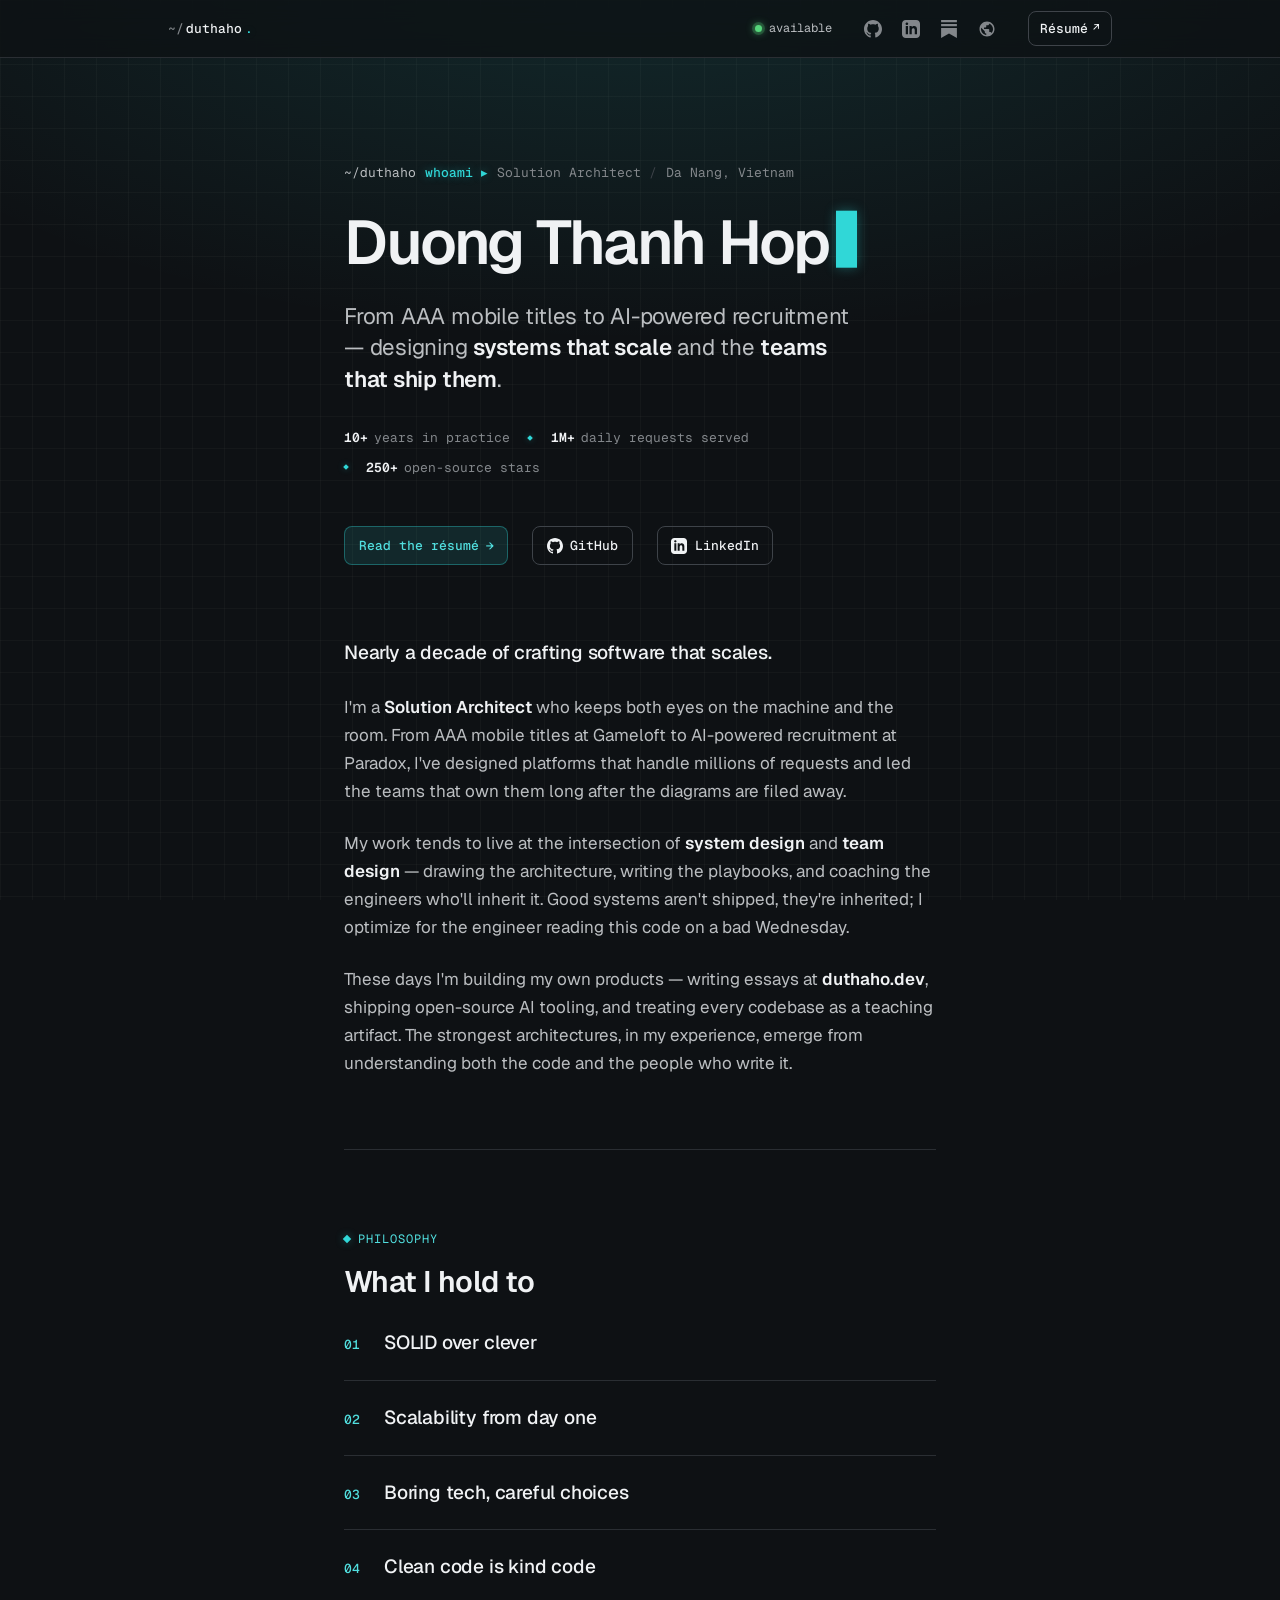
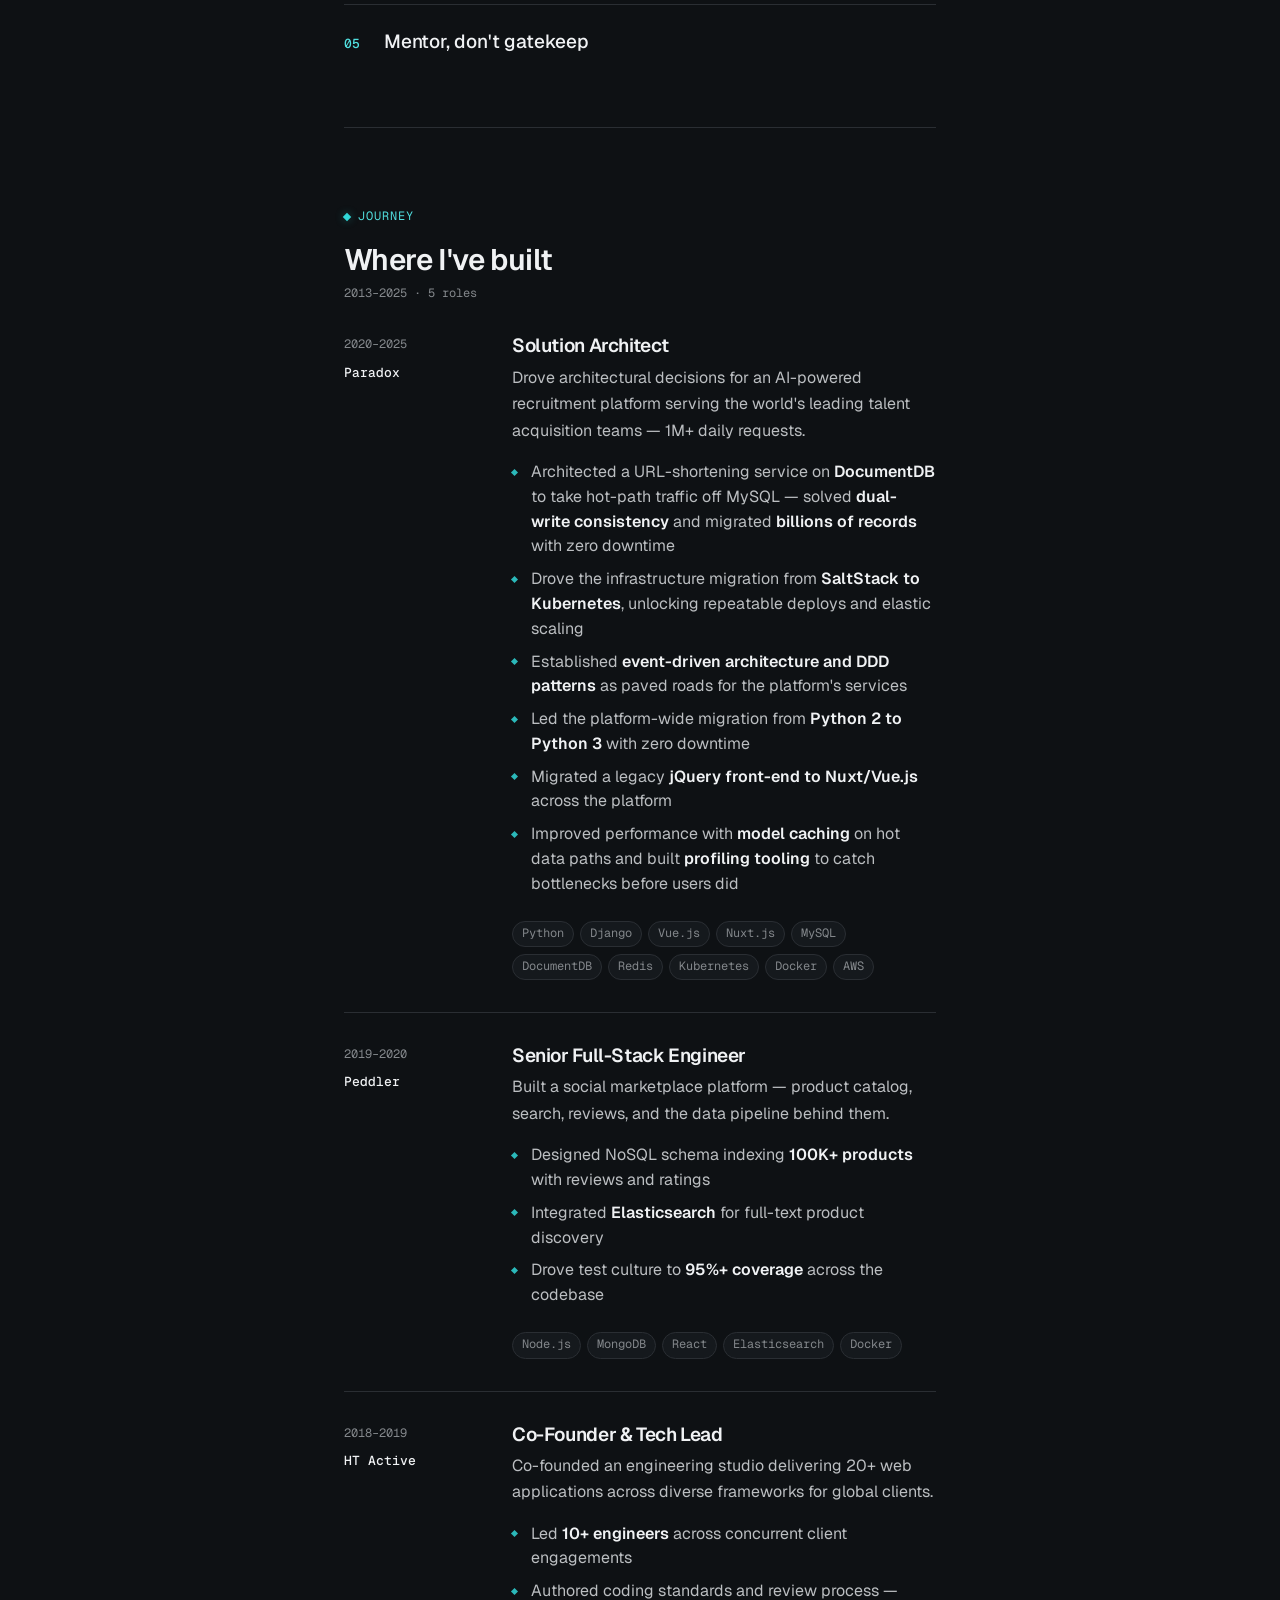
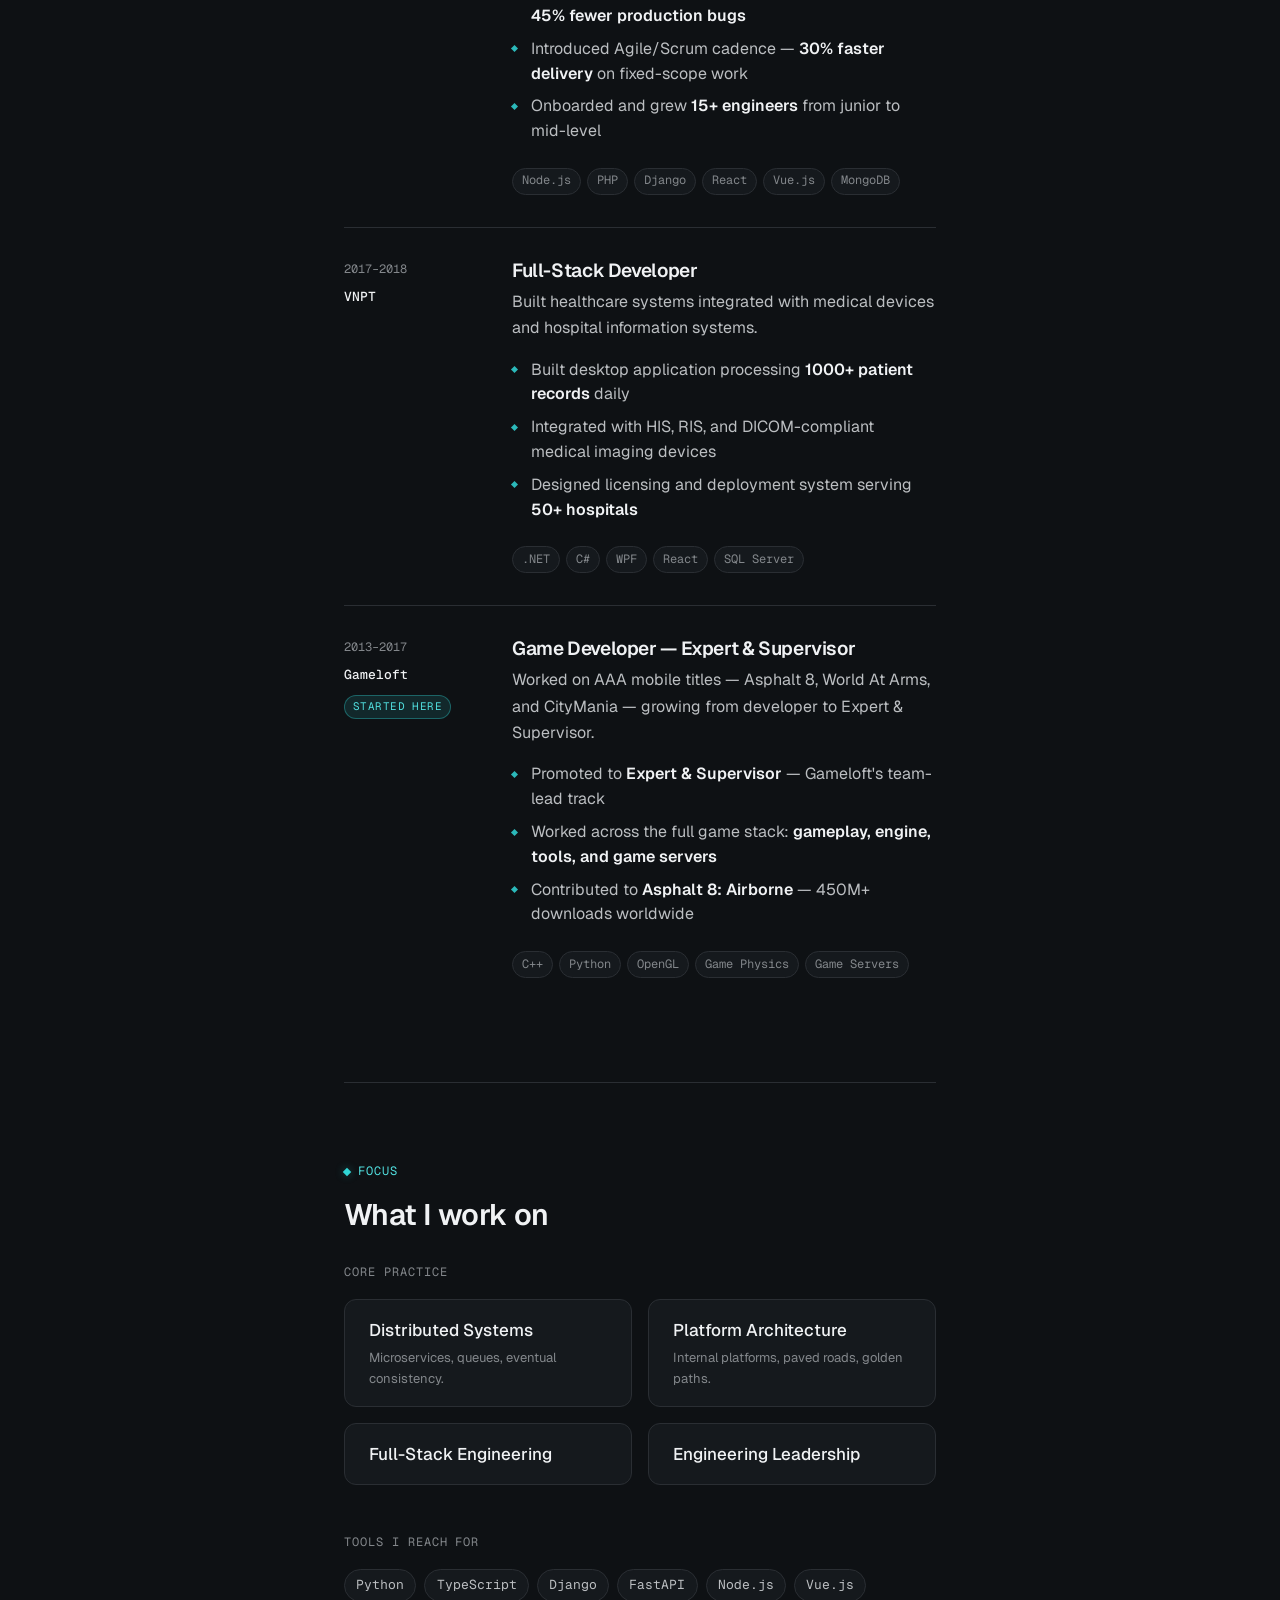
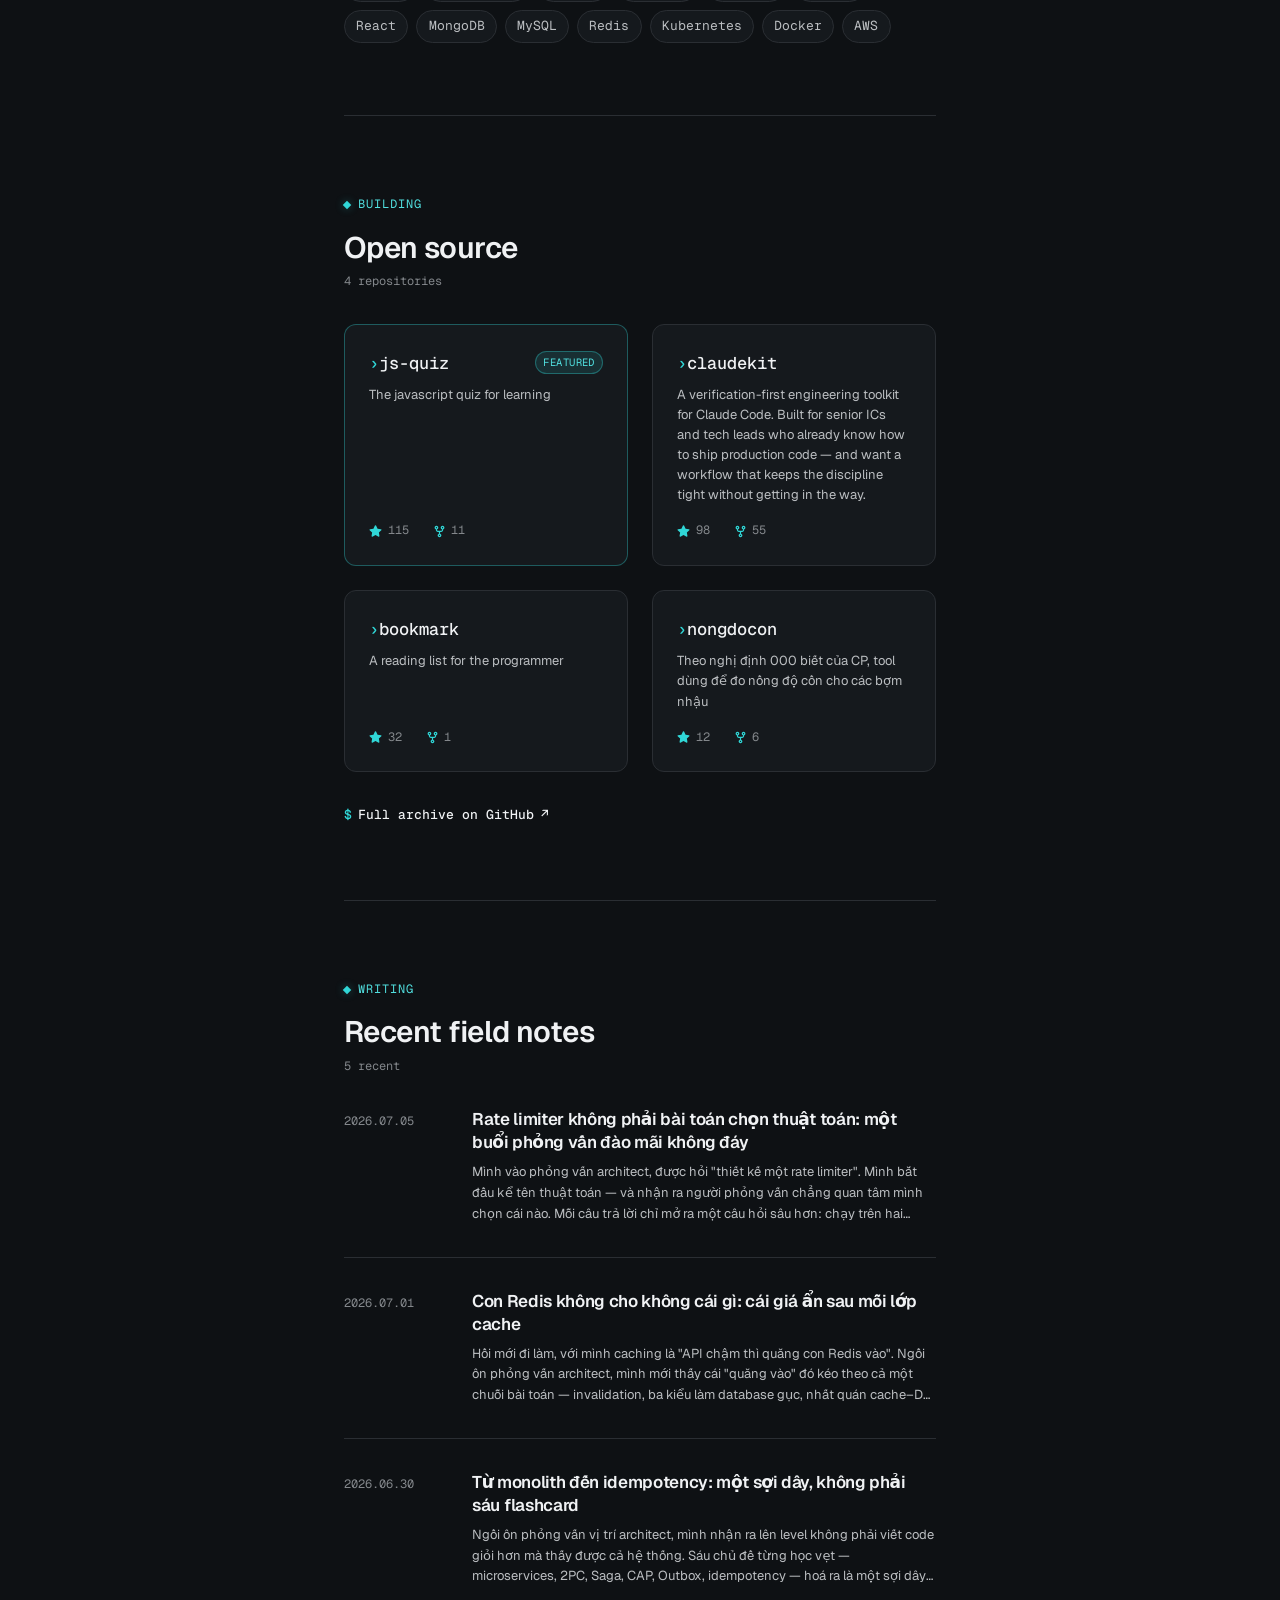
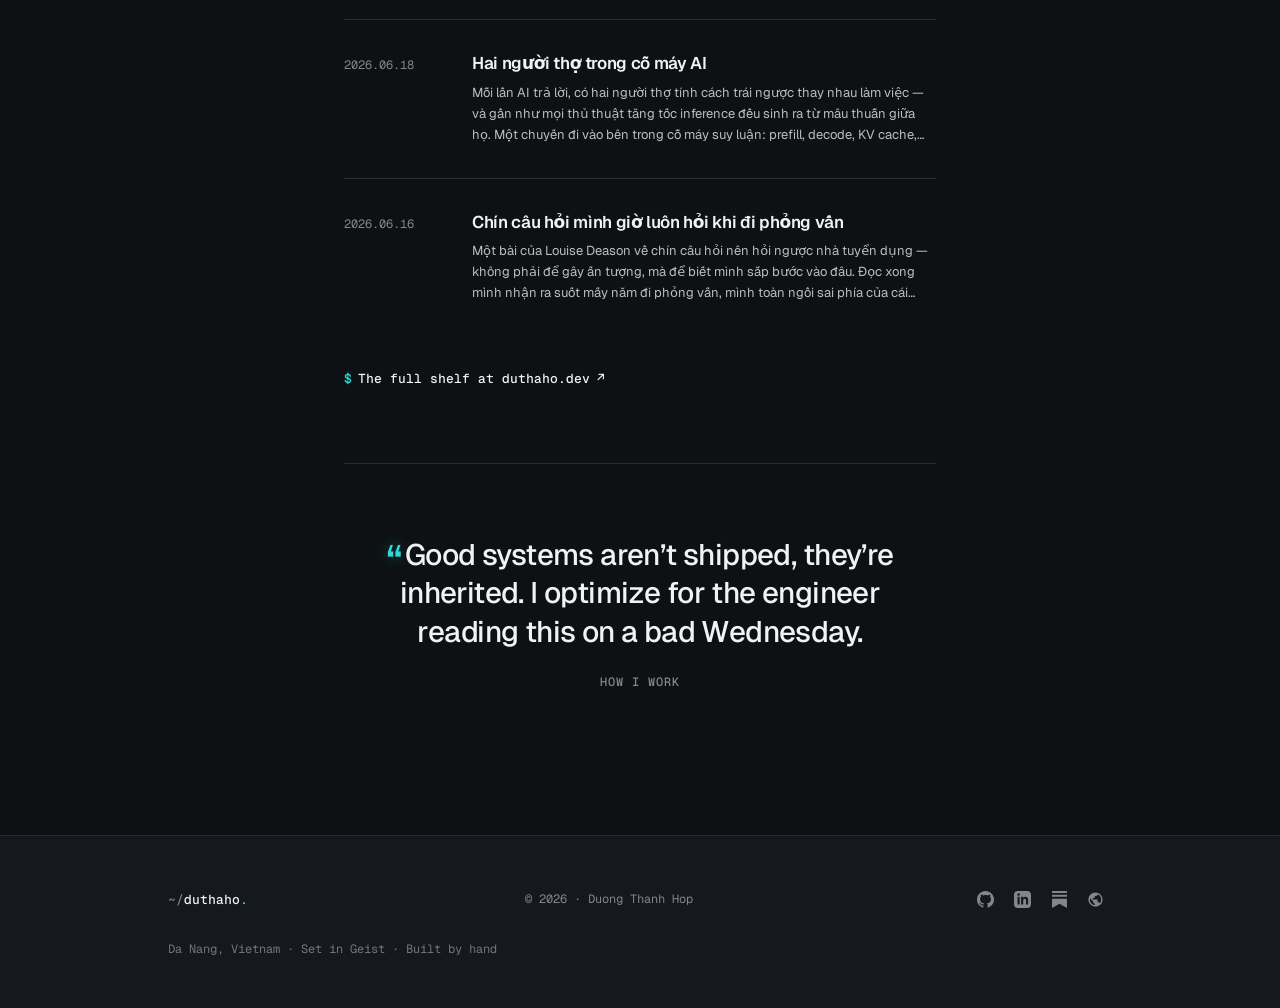
==== commit d795e187: "Redesign about & resume as dark technical terminal Shift from the Geist monochrome Letter to a near-" ====
--- a/index.html
+++ b/index.html
@@ -16,7 +16,7 @@
     <!-- Nav — minimal: wordmark left, status + social + résumé right -->
     <header class="site">
         <div class="site__inner">
-            <a href="#top" class="site__mark">Duong&nbsp;Thanh&nbsp;Hop<span class="site__tick">.</span></a>
+            <a href="#top" class="site__mark">duthaho<span class="site__tick">.</span></a>
             <nav class="site__nav" aria-label="Primary">
                 <span class="avail" title="Open to new work">
                     <span class="avail__dot" aria-hidden="true"></span>Available
@@ -34,6 +34,7 @@
             <p class="hero__eyebrow" id="hero-eyebrow"></p>
             <h1 class="hero__name" id="hero-name"></h1>
             <p class="hero__lede" id="hero-lede"></p>
+            <ul class="hero__stats" id="hero-stats" aria-label="At a glance"></ul>
             <div class="hero__links" id="hero-actions"></div>
         </section>
 
--- a/styles.css
+++ b/styles.css
@@ -1,7 +1,7 @@
-/* Hallmark · macrostructure: Long Document · tone: minimal / editorial · anchor hue: cool ink-blue 250
- * theme: studied-DNA (source: url — https://datht.com/) · paper oklch(99% 0.002 100) · accent oklch(51% 0.132 250)
- * display: Geist (grotesque) · body: Geist · label: Geist Mono · studied: yes · DNA-source: url (public reference)
- * genre: modern-minimal · nav: N9 minimal edge · footer: Ft1 minimal · pre-emit critique: P5 H5 E5 S4 R5 V4
+/* Hallmark · macrostructure: Long Document · tone: dark technical / terminal · anchor hue: phosphor cyan-teal 195
+ * theme: dark-console · paper oklch(17.5% 0.008 255) · accent oklch(80% 0.128 195)
+ * display: Geist (grotesque) · body: Geist · label + prompt + stats: Geist Mono · mono-forward
+ * genre: dark-technical-terminal · nav: N-terminal bar · footer: Ft-console · glow < 5%, respects reduced-motion
  */
 
 @import "tokens.css";
@@ -23,7 +23,14 @@
 
 body {
     margin: 0;
-    background: var(--paper);
+    background-color: var(--paper);
+    /* faint console grid + a soft phosphor vignette at the top — screen depth */
+    background-image:
+        radial-gradient(120% 80% at 50% -10%, var(--glow-soft), transparent 60%),
+        linear-gradient(to right, var(--grid) 1px, transparent 1px),
+        linear-gradient(to bottom, var(--grid) 1px, transparent 1px);
+    background-size: auto, 32px 32px, 32px 32px;
+    background-attachment: fixed;
     color: var(--ink-2);
     font-family: var(--font-body);
     font-size: var(--text-md);
@@ -48,7 +55,7 @@
 
 a { color: var(--signal-2); text-decoration: none; }
 
-::selection { background: var(--selection); }
+::selection { background: var(--selection); color: var(--ink); }
 
 :focus-visible {
     outline: 2px solid var(--focus);
@@ -59,34 +66,39 @@
 svg { display: inline-block; vertical-align: middle; }
 
 /* ============================================================
-   Nav — minimal edge bar
+   Nav — terminal bar
    ============================================================ */
 .site {
     position: sticky;
     top: 0;
     z-index: var(--z-nav);
-    background: color-mix(in oklab, var(--paper) 82%, transparent);
-    backdrop-filter: saturate(1.4) blur(10px);
+    background: color-mix(in oklab, var(--paper) 78%, transparent);
+    backdrop-filter: saturate(1.2) blur(12px);
+    -webkit-backdrop-filter: saturate(1.2) blur(12px);
     border-bottom: 1px solid var(--rule);
 }
 .site__inner {
     max-width: 64rem;
     margin-inline: auto;
-    padding: 0.85rem var(--page-pad);
+    padding: 0.7rem var(--page-pad);
     display: flex;
     align-items: center;
     justify-content: space-between;
     gap: var(--space-sm);
 }
 .site__mark {
-    font-family: var(--font-display);
-    font-weight: 600;
-    font-size: var(--text-sm);
-    letter-spacing: -0.01em;
+    font-family: var(--font-mono);
+    font-weight: 500;
+    font-size: var(--text-sm);
+    letter-spacing: 0;
     color: var(--ink);
     white-space: nowrap;
-}
-.site__tick { color: var(--signal); }
+    display: inline-flex;
+    align-items: center;
+    gap: 0.15rem;
+}
+.site__mark::before { content: "~/"; color: var(--ink-3); }
+.site__tick { color: var(--signal); text-shadow: 0 0 8px var(--glow); }
 .site__nav {
     display: flex;
     align-items: center;
@@ -98,27 +110,28 @@
     gap: 0.45rem;
     font-family: var(--font-mono);
     font-size: var(--text-xs);
-    color: var(--ink-3);
+    color: var(--ink-2);
     white-space: nowrap;
+    text-transform: lowercase;
 }
 .avail__dot {
     width: 7px;
     height: 7px;
     border-radius: 50%;
     background: var(--live);
-    box-shadow: 0 0 0 3px var(--live-soft);
+    box-shadow: 0 0 0 3px var(--live-soft), 0 0 8px var(--live);
 }
 @media (prefers-reduced-motion: no-preference) {
     .avail__dot { animation: pulse 2.6s var(--ease-in-out) infinite; }
 }
 @keyframes pulse {
-    0%, 100% { box-shadow: 0 0 0 3px var(--live-soft); }
-    50%      { box-shadow: 0 0 0 5px transparent; }
+    0%, 100% { box-shadow: 0 0 0 3px var(--live-soft), 0 0 8px var(--live); }
+    50%      { box-shadow: 0 0 0 5px transparent, 0 0 4px var(--live); }
 }
 .site__social {
     display: inline-flex;
     align-items: center;
-    gap: 0.35rem;
+    gap: 0.25rem;
 }
 .site__social a {
     display: inline-grid;
@@ -131,17 +144,28 @@
                 background var(--dur-short) var(--ease-out);
 }
 .site__social a svg { width: 18px; height: 18px; }
-.site__social a:hover { color: var(--ink); background: var(--paper-2); }
+.site__social a:hover { color: var(--signal-2); background: var(--paper-2); }
 .site__resume {
+    font-family: var(--font-mono);
     font-size: var(--text-sm);
     font-weight: 500;
     color: var(--ink);
     white-space: nowrap;
     display: inline-flex;
     align-items: center;
-    gap: 0.25rem;
-}
-.site__resume:hover { color: var(--signal-2); }
+    gap: 0.3rem;
+    padding: 0.35rem 0.7rem;
+    border: 1px solid var(--rule-2);
+    border-radius: var(--radius-control);
+    transition: border-color var(--dur-short) var(--ease-out),
+                color var(--dur-short) var(--ease-out),
+                box-shadow var(--dur-short) var(--ease-out);
+}
+.site__resume:hover {
+    color: var(--signal-2);
+    border-color: var(--signal-line);
+    box-shadow: 0 0 0 1px var(--signal-line), 0 0 14px var(--glow-soft);
+}
 .site__resume .arrow { font-size: 0.85em; transition: transform var(--dur-short) var(--ease-out); }
 .site__resume:hover .arrow { transform: translate(2px, -2px); }
 
@@ -156,22 +180,32 @@
 .doc {
     max-width: var(--measure);
     margin-inline: auto;
-    padding: var(--space-3xl) var(--page-pad) var(--space-2xl);
+    padding: var(--space-2xl) var(--page-pad) var(--space-2xl);
 }
 
 .block { padding-block: var(--space-2xl); border-top: 1px solid var(--rule); }
 .block--intro { border-top: none; padding-top: var(--space-xl); }
 
-/* section head — stacked (label above title) */
+/* section head — mono code label above title */
 .shead { margin-bottom: var(--space-lg); }
 .shead__label {
-    display: block;
-    font-family: var(--font-mono);
-    font-size: var(--text-xs);
-    letter-spacing: 0.14em;
+    display: inline-flex;
+    align-items: center;
+    gap: 0.5rem;
+    font-family: var(--font-mono);
+    font-size: var(--text-xs);
+    letter-spacing: 0.08em;
     text-transform: uppercase;
     color: var(--signal-2);
-    margin-bottom: var(--space-2xs);
+    margin-bottom: var(--space-sm);
+}
+.shead__label::before {
+    content: "";
+    width: 6px; height: 6px;
+    transform: rotate(45deg);
+    background: var(--signal);
+    box-shadow: 0 0 8px var(--glow);
+    flex: none;
 }
 .shead__title {
     font-size: var(--text-2xl);
@@ -188,30 +222,41 @@
 .block__more {
     display: inline-flex;
     align-items: center;
-    gap: 0.35rem;
+    gap: 0.4rem;
     margin-top: var(--space-lg);
-    font-size: var(--text-sm);
-    font-weight: 500;
-    color: var(--ink);
-}
+    font-family: var(--font-mono);
+    font-size: var(--text-sm);
+    font-weight: 500;
+    color: var(--ink);
+}
+.block__more::before { content: "$"; color: var(--signal); }
 .block__more .arrow { transition: transform var(--dur-short) var(--ease-out); }
 .block__more:hover { color: var(--signal-2); }
 .block__more:hover .arrow { transform: translate(2px, -2px); }
 
 /* ============================================================
-   Hero — the letter
+   Hero — the terminal prompt
    ============================================================ */
 .hero { padding-block: var(--space-lg) var(--space-md); }
 .hero__eyebrow {
     font-family: var(--font-mono);
     font-size: var(--text-sm);
-    letter-spacing: 0.02em;
+    letter-spacing: 0;
     color: var(--ink-3);
     margin-bottom: var(--space-md);
     display: flex;
     align-items: center;
-    gap: 0.6rem;
+    gap: 0.55rem;
     flex-wrap: wrap;
+}
+.hero__eyebrow::before {
+    content: "~/duthaho";
+    color: var(--ink-2);
+}
+.hero__eyebrow .prompt {
+    color: var(--signal);
+    text-shadow: 0 0 8px var(--glow);
+    font-weight: 500;
 }
 .hero__eyebrow .sep { color: var(--rule-2); }
 .hero__name {
@@ -219,7 +264,23 @@
     font-weight: 600;
     letter-spacing: -0.035em;
     margin-bottom: var(--space-md);
-}
+    display: inline-flex;
+    align-items: baseline;
+    flex-wrap: wrap;
+}
+.hero__caret {
+    display: inline-block;
+    width: 0.5ch;
+    height: 0.92em;
+    margin-left: 0.12em;
+    background: var(--signal);
+    box-shadow: 0 0 12px var(--glow);
+    transform: translateY(0.06em);
+}
+@media (prefers-reduced-motion: no-preference) {
+    .hero__caret { animation: blink 1.15s steps(1) infinite; }
+}
+@keyframes blink { 0%, 49% { opacity: 1; } 50%, 100% { opacity: 0; } }
 .hero__lede {
     font-size: var(--text-xl);
     line-height: 1.4;
@@ -228,6 +289,40 @@
     letter-spacing: -0.01em;
 }
 .hero__lede b, .hero__lede strong { color: var(--ink); font-weight: 600; }
+
+/* stats strip — mono, phosphor diamond separators */
+.hero__stats {
+    list-style: none;
+    margin: var(--space-lg) 0 0;
+    padding: 0;
+    display: flex;
+    flex-wrap: wrap;
+    align-items: baseline;
+    gap: 0.5rem 1.15rem;
+    font-family: var(--font-mono);
+    font-size: var(--text-sm);
+    color: var(--ink-3);
+}
+.hero__stats li {
+    display: inline-flex;
+    align-items: baseline;
+    gap: 0.4rem;
+}
+.hero__stats li + li::before {
+    content: "";
+    align-self: center;
+    width: 4px; height: 4px;
+    margin-right: 0.75rem;
+    transform: rotate(45deg);
+    background: var(--signal);
+    box-shadow: 0 0 6px var(--glow);
+}
+.hero__stats b {
+    color: var(--ink);
+    font-weight: 600;
+    font-variant-numeric: tabular-nums;
+    letter-spacing: -0.01em;
+}
 .hero__links {
     display: flex;
     flex-wrap: wrap;
@@ -237,19 +332,31 @@
 .hlink {
     display: inline-flex;
     align-items: center;
-    gap: 0.4rem;
-    font-size: var(--text-md);
-    font-weight: 500;
-    color: var(--ink);
-    padding-bottom: 2px;
-    border-bottom: 1.5px solid var(--rule-2);
+    gap: 0.45rem;
+    font-family: var(--font-mono);
+    font-size: var(--text-sm);
+    font-weight: 500;
+    color: var(--ink);
+    padding: 0.5rem 0.85rem;
+    border: 1px solid var(--rule-2);
+    border-radius: var(--radius-control);
     transition: color var(--dur-short) var(--ease-out),
-                border-color var(--dur-short) var(--ease-out);
-}
-.hlink svg { width: 17px; height: 17px; }
+                border-color var(--dur-short) var(--ease-out),
+                box-shadow var(--dur-short) var(--ease-out);
+}
+.hlink svg { width: 16px; height: 16px; }
 .hlink .arrow { transition: transform var(--dur-short) var(--ease-out); }
-.hlink:hover { color: var(--signal-2); border-color: var(--signal); }
+.hlink:hover {
+    color: var(--signal-2);
+    border-color: var(--signal-line);
+    box-shadow: 0 0 0 1px var(--signal-line), 0 0 16px var(--glow-soft);
+}
 .hlink:hover .arrow { transform: translate(2px, -2px); }
+.hlink--primary {
+    background: var(--signal-soft);
+    border-color: var(--signal-line);
+    color: var(--signal-2);
+}
 
 /* ============================================================
    Prose
@@ -265,7 +372,7 @@
 .prose strong, .prose b { color: var(--ink); font-weight: 600; }
 
 /* ============================================================
-   Philosophy — numbered beliefs
+   Philosophy — numbered beliefs (config lines)
    ============================================================ */
 .beliefs {
     list-style: none;
@@ -302,42 +409,52 @@
 }
 
 /* ============================================================
-   Journey — timeline
-   ============================================================ */
-.timeline { list-style: none; margin: 0; padding: 0; }
+   Journey — timeline with glowing nodes
+   ============================================================ */
+.timeline {
+    list-style: none;
+    margin: 0;
+    padding: 0;
+    position: relative;
+}
 .job {
     display: grid;
     grid-template-columns: 8.5rem 1fr;
     gap: var(--space-lg);
     padding-block: var(--space-lg);
     border-top: 1px solid var(--rule);
+    position: relative;
 }
 .timeline > .job:first-child { border-top: none; padding-top: 0; }
-.job__aside { display: flex; flex-direction: column; gap: 0.35rem; }
+.job__aside { display: flex; flex-direction: column; gap: 0.4rem; }
 .job__period {
     font-family: var(--font-mono);
     font-size: var(--text-xs);
     color: var(--ink-3);
-    letter-spacing: 0.02em;
+    letter-spacing: 0;
+    font-variant-numeric: tabular-nums;
 }
 .job__co {
-    font-weight: 600;
-    color: var(--ink);
-    font-size: var(--text-base);
+    font-family: var(--font-mono);
+    font-weight: 500;
+    color: var(--ink);
+    font-size: var(--text-sm);
     width: fit-content;
-    border-bottom: 1.5px solid transparent;
-    transition: border-color var(--dur-short) var(--ease-out);
-}
-.job__co:hover { color: var(--signal-2); border-color: var(--signal); }
+    border-bottom: 1px solid transparent;
+    transition: color var(--dur-short) var(--ease-out),
+                border-color var(--dur-short) var(--ease-out);
+}
+.job__co:hover { color: var(--signal-2); border-color: var(--signal-line); }
 .job__badge {
     align-self: flex-start;
     font-family: var(--font-mono);
     font-size: 0.68rem;
-    letter-spacing: 0.06em;
+    letter-spacing: 0.04em;
     text-transform: uppercase;
     color: var(--signal-2);
     background: var(--signal-soft);
-    padding: 0.15rem 0.5rem;
+    border: 1px solid var(--signal-line);
+    padding: 0.12rem 0.5rem;
     border-radius: var(--radius-chip);
     margin-top: 0.15rem;
 }
@@ -356,7 +473,7 @@
 }
 .job__bullets li {
     position: relative;
-    padding-left: 1.1rem;
+    padding-left: 1.2rem;
     font-size: var(--text-base);
     color: var(--ink-2);
     line-height: 1.55;
@@ -365,11 +482,12 @@
     content: "";
     position: absolute;
     left: 0;
-    top: 0.65em;
+    top: 0.6em;
     width: 5px;
     height: 5px;
-    border-radius: 50%;
-    background: var(--rule-2);
+    transform: rotate(45deg);
+    background: var(--signal);
+    opacity: 0.85;
 }
 .job__bullets strong { color: var(--ink); font-weight: 600; }
 .job__stack {
@@ -398,7 +516,7 @@
     display: block;
     font-family: var(--font-mono);
     font-size: var(--text-xs);
-    letter-spacing: 0.1em;
+    letter-spacing: 0.08em;
     text-transform: uppercase;
     color: var(--ink-3);
     margin-bottom: var(--space-sm);
@@ -418,6 +536,12 @@
     border-radius: var(--radius-card);
     font-weight: 500;
     color: var(--ink);
+    transition: border-color var(--dur-short) var(--ease-out),
+                box-shadow var(--dur-short) var(--ease-out);
+}
+.corelist li:hover {
+    border-color: var(--signal-line);
+    box-shadow: 0 0 16px var(--glow-soft);
 }
 .corelist li span {
     display: block;
@@ -435,7 +559,10 @@
     border: 1px solid var(--rule);
     padding: 0.3rem 0.7rem;
     border-radius: var(--radius-chip);
-}
+    transition: color var(--dur-short) var(--ease-out),
+                border-color var(--dur-short) var(--ease-out);
+}
+.chips li:hover { color: var(--signal-2); border-color: var(--signal-line); }
 
 /* ============================================================
    Building — project cards
@@ -454,43 +581,53 @@
     border: 1px solid var(--rule);
     border-radius: var(--radius-card);
     transition: border-color var(--dur-short) var(--ease-out),
-                transform var(--dur-short) var(--ease-out);
-}
-.repo:hover { border-color: var(--rule-2); transform: translateY(-2px); }
-.repo--featured { border-color: var(--signal-soft); }
+                transform var(--dur-short) var(--ease-out),
+                box-shadow var(--dur-short) var(--ease-out);
+}
+.repo:hover {
+    border-color: var(--signal-line);
+    transform: translateY(-2px);
+    box-shadow: 0 0 22px var(--glow-soft);
+}
+.repo--featured { border-color: var(--signal-line); }
 .repo__head { display: flex; align-items: center; gap: var(--space-sm); justify-content: space-between; }
 .repo__name {
-    font-weight: 600;
+    font-family: var(--font-mono);
+    font-weight: 500;
     font-size: var(--text-md);
     color: var(--ink);
-    border-bottom: 1.5px solid transparent;
-    transition: border-color var(--dur-short) var(--ease-out);
-}
-.repo__name:hover { color: var(--signal-2); border-color: var(--signal); }
+    display: inline-flex;
+    align-items: baseline;
+    transition: color var(--dur-short) var(--ease-out);
+}
+.repo__name::before { content: "› "; color: var(--signal); }
+.repo__name:hover { color: var(--signal-2); }
 .repo__tag {
     font-family: var(--font-mono);
     font-size: 0.66rem;
-    letter-spacing: 0.06em;
+    letter-spacing: 0.04em;
     text-transform: uppercase;
     color: var(--signal-2);
     background: var(--signal-soft);
+    border: 1px solid var(--signal-line);
     padding: 0.12rem 0.45rem;
     border-radius: var(--radius-chip);
 }
 .repo__desc { color: var(--ink-2); font-size: var(--text-sm); line-height: 1.55; flex: 1; }
-.repo__meta { display: flex; gap: var(--space-sm); margin-top: var(--space-2xs); }
+.repo__meta { display: flex; gap: var(--space-md); margin-top: var(--space-2xs); }
 .repo__meta span {
     display: inline-flex;
     align-items: center;
-    gap: 0.3rem;
-    font-family: var(--font-mono);
-    font-size: var(--text-xs);
-    color: var(--ink-3);
-}
-.repo__meta svg { width: 13px; height: 13px; }
-
-/* ============================================================
-   Writing — notes
+    gap: 0.35rem;
+    font-family: var(--font-mono);
+    font-size: var(--text-xs);
+    color: var(--ink-3);
+    font-variant-numeric: tabular-nums;
+}
+.repo__meta svg { width: 13px; height: 13px; color: var(--signal); }
+
+/* ============================================================
+   Writing — notes / log entries
    ============================================================ */
 .notes { list-style: none; margin: 0; padding: 0; }
 .note {
@@ -506,14 +643,16 @@
     font-size: var(--text-xs);
     color: var(--ink-3);
     padding-top: 0.25rem;
+    font-variant-numeric: tabular-nums;
 }
 .note__title { font-size: var(--text-md); font-weight: 600; line-height: 1.35; margin-bottom: var(--space-2xs); }
 .note__title a {
     color: var(--ink);
-    border-bottom: 1.5px solid transparent;
-    transition: border-color var(--dur-short) var(--ease-out);
-}
-.note__title a:hover { color: var(--signal-2); border-color: var(--signal); }
+    border-bottom: 1px solid transparent;
+    transition: color var(--dur-short) var(--ease-out),
+                border-color var(--dur-short) var(--ease-out);
+}
+.note__title a:hover { color: var(--signal-2); border-color: var(--signal-line); }
 .note__excerpt {
     color: var(--ink-2);
     font-size: var(--text-sm);
@@ -551,6 +690,7 @@
     line-height: 0;
     vertical-align: -0.25em;
     margin-right: 0.05em;
+    text-shadow: 0 0 14px var(--glow);
 }
 .pullquote cite {
     display: block;
@@ -558,7 +698,7 @@
     font-family: var(--font-mono);
     font-size: var(--text-xs);
     font-style: normal;
-    letter-spacing: 0.1em;
+    letter-spacing: 0.08em;
     text-transform: uppercase;
     color: var(--ink-3);
 }
@@ -580,9 +720,10 @@
     font-size: var(--text-xs);
     color: var(--ink-3);
 }
-.foot__mark { font-family: var(--font-display); font-weight: 600; color: var(--ink); font-size: var(--text-sm); }
-.foot__mark .tick { color: var(--signal); }
-.foot__social { display: inline-flex; gap: 0.35rem; }
+.foot__mark { font-family: var(--font-mono); font-weight: 500; color: var(--ink); font-size: var(--text-sm); }
+.foot__mark::before { content: "~/"; color: var(--ink-3); }
+.foot__mark .tick { color: var(--signal); text-shadow: 0 0 8px var(--glow); }
+.foot__social { display: inline-flex; gap: 0.3rem; }
 .foot__social a {
     display: inline-grid;
     place-items: center;
@@ -593,7 +734,7 @@
     transition: color var(--dur-short) var(--ease-out), background var(--dur-short) var(--ease-out);
 }
 .foot__social a svg { width: 17px; height: 17px; }
-.foot__social a:hover { color: var(--ink); background: var(--paper-3); }
+.foot__social a:hover { color: var(--signal-2); background: var(--paper-3); }
 .foot__end { flex-basis: 100%; color: var(--ink-3); opacity: 0.85; }
 
 /* ============================================================
@@ -617,15 +758,17 @@
     padding: var(--space-lg);
     text-align: center;
     color: var(--ink-2);
-}
-.load-error a { color: var(--signal-2); border-bottom: 1px solid var(--signal); }
+    font-family: var(--font-mono);
+    font-size: var(--text-sm);
+}
+.load-error a { color: var(--signal-2); border-bottom: 1px solid var(--signal-line); }
 
 /* ============================================================
    Responsive
    ============================================================ */
 @media (max-width: 620px) {
     body { font-size: var(--text-base); }
-    .doc { padding-top: var(--space-2xl); }
+    .doc { padding-top: var(--space-xl); }
     .job { grid-template-columns: 1fr; gap: var(--space-sm); }
     .note { grid-template-columns: 1fr; gap: var(--space-2xs); }
     .note__date { padding-top: 0; }
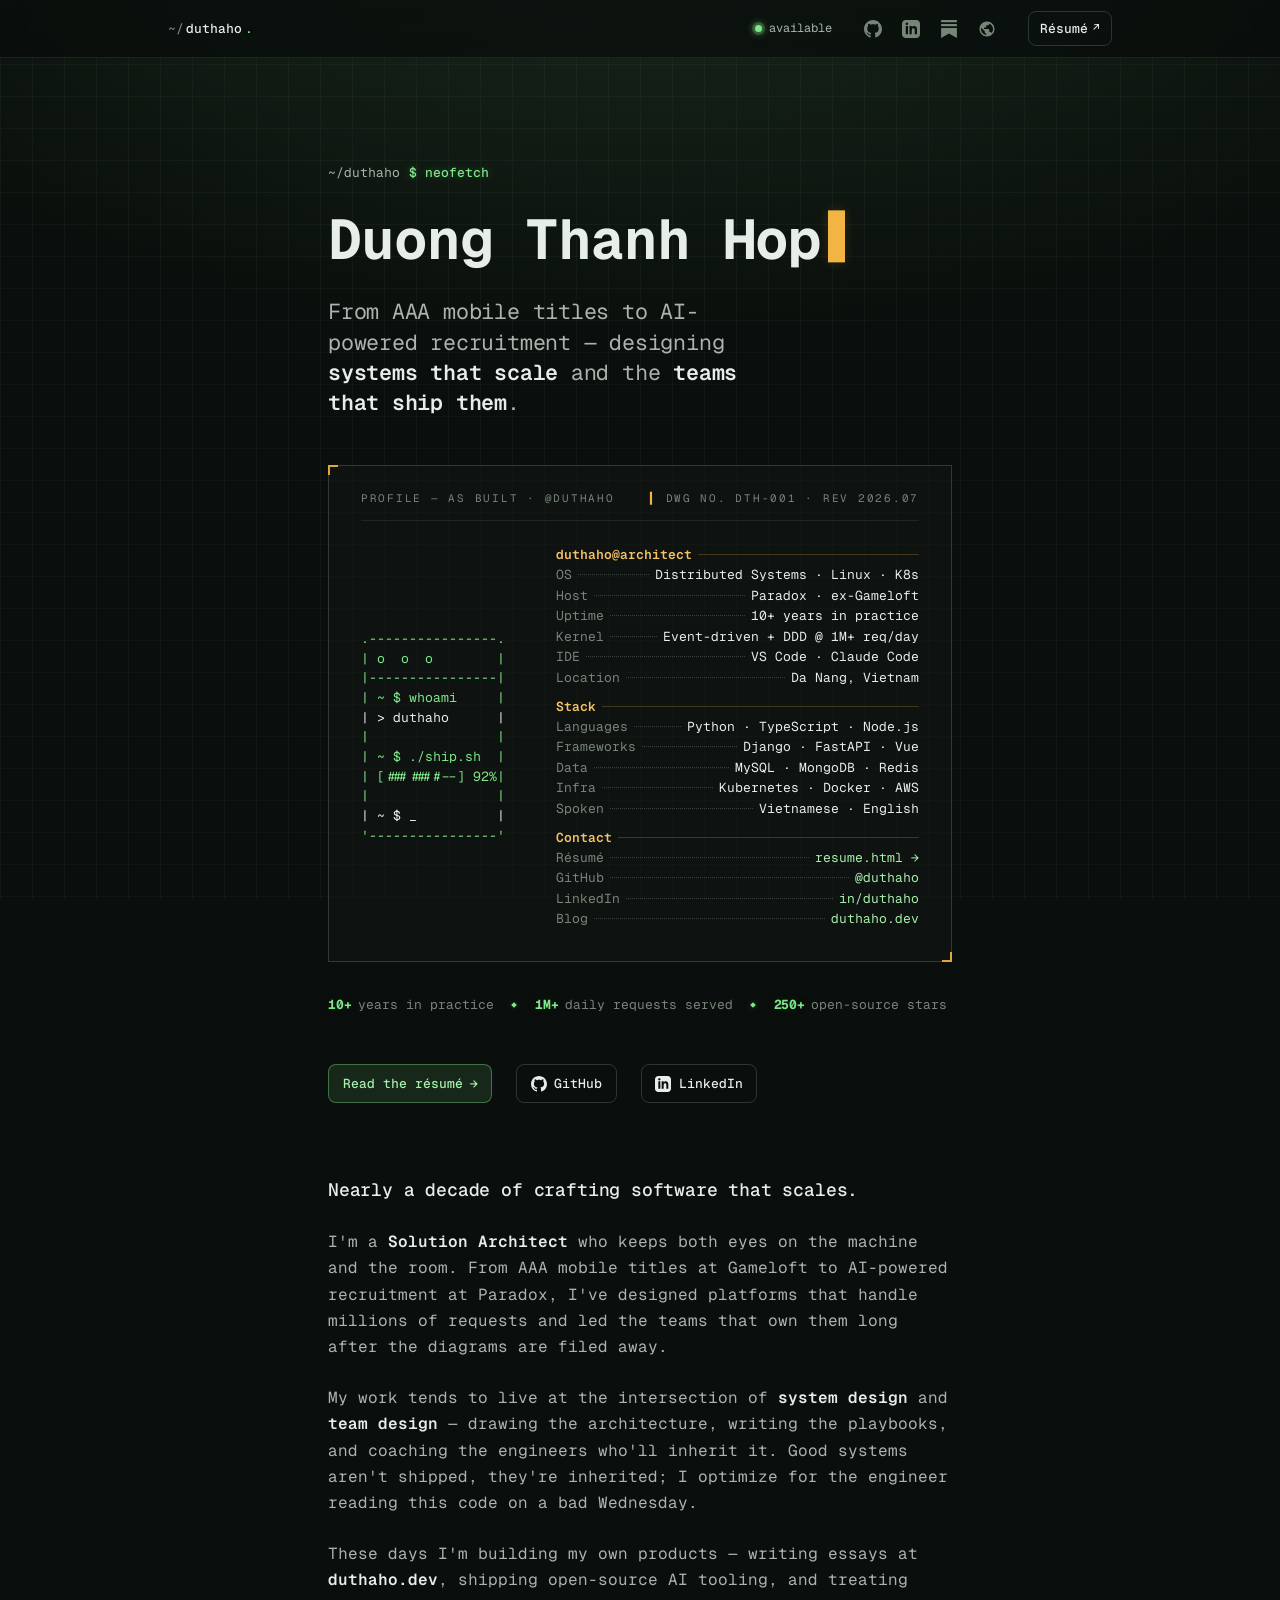
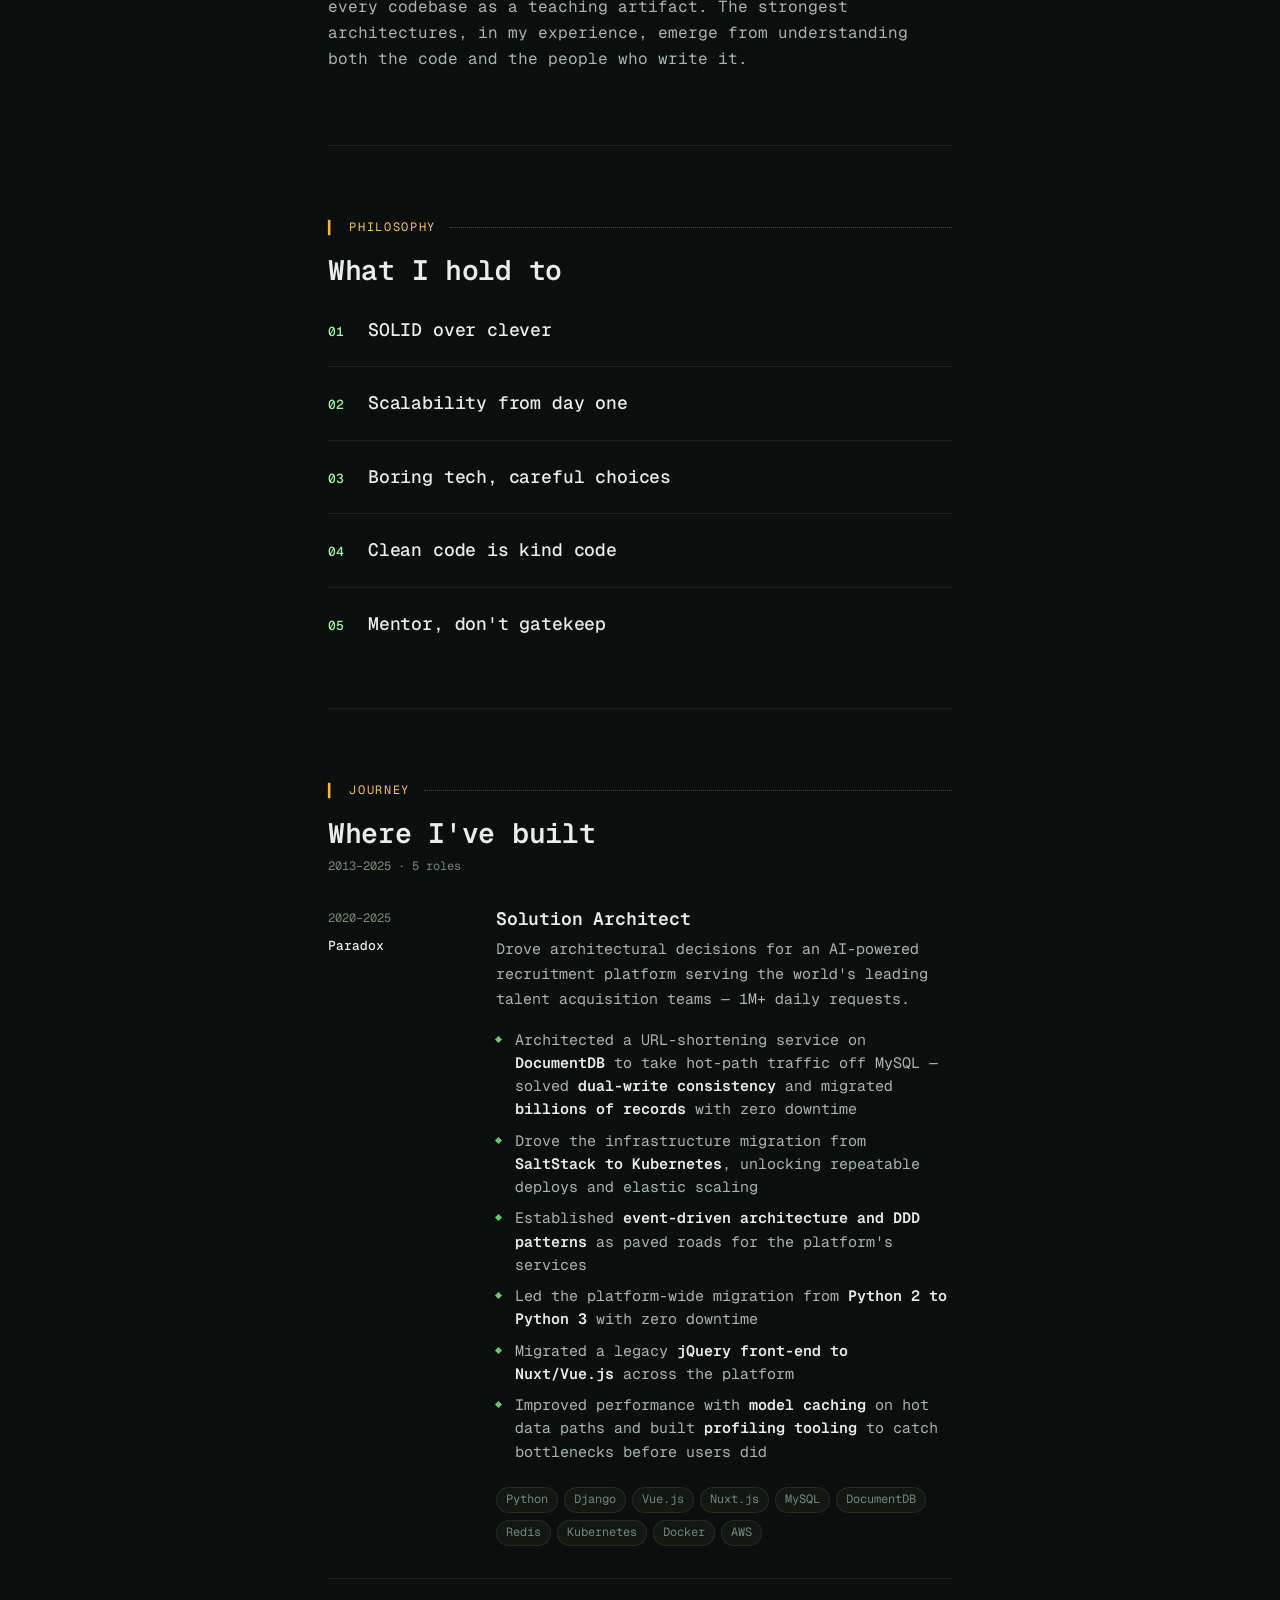
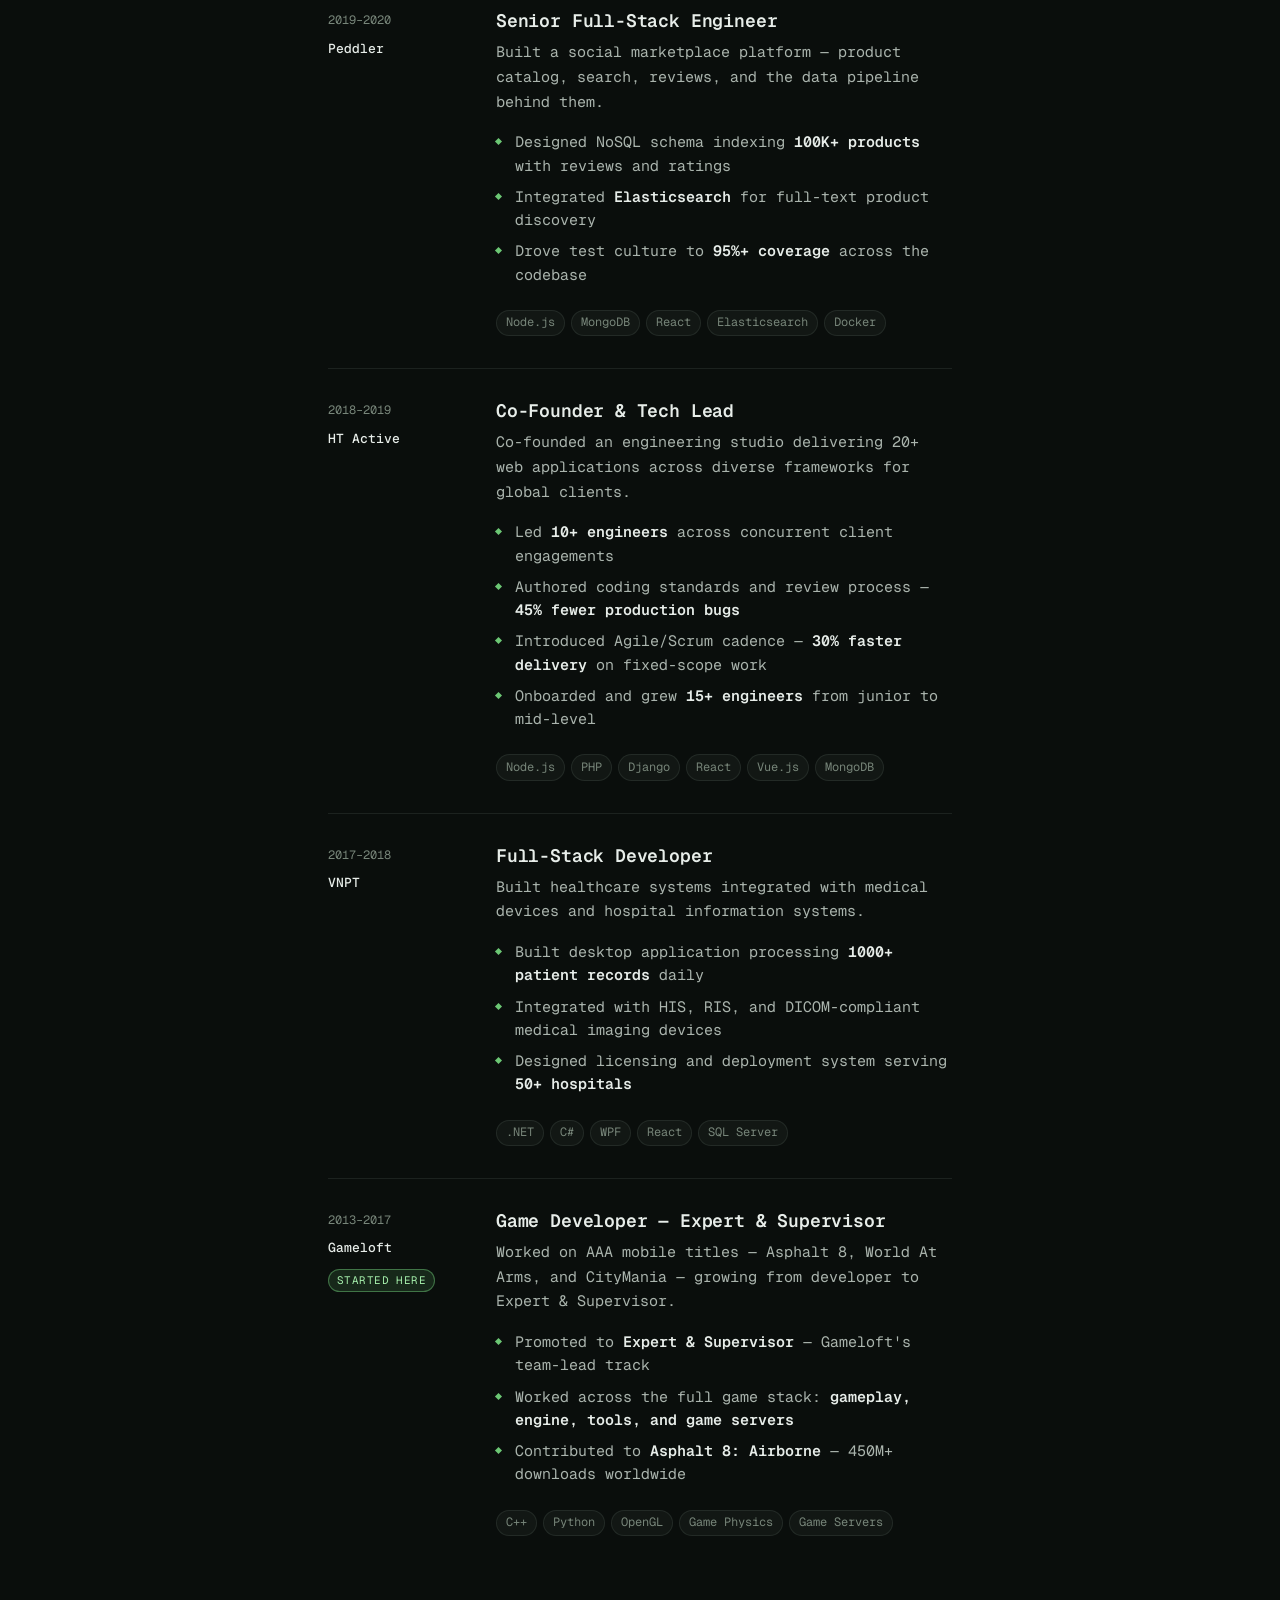
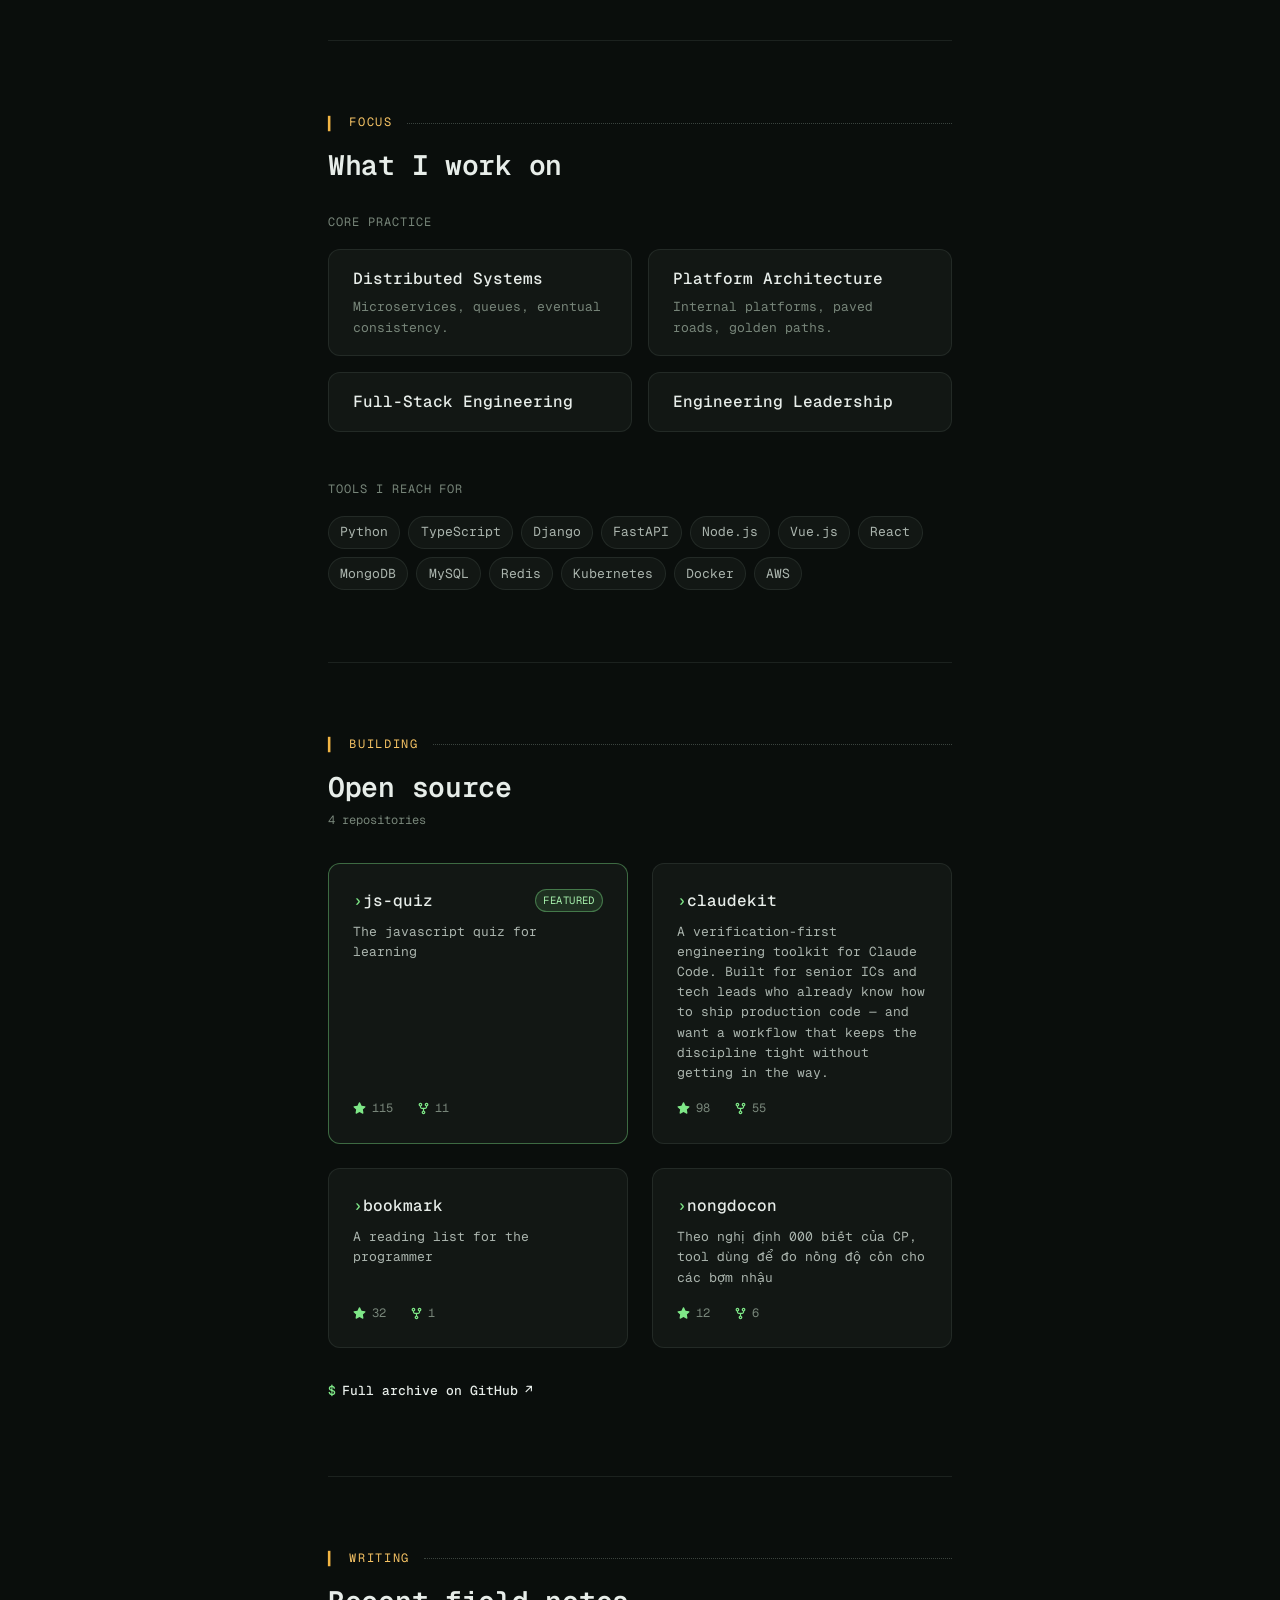
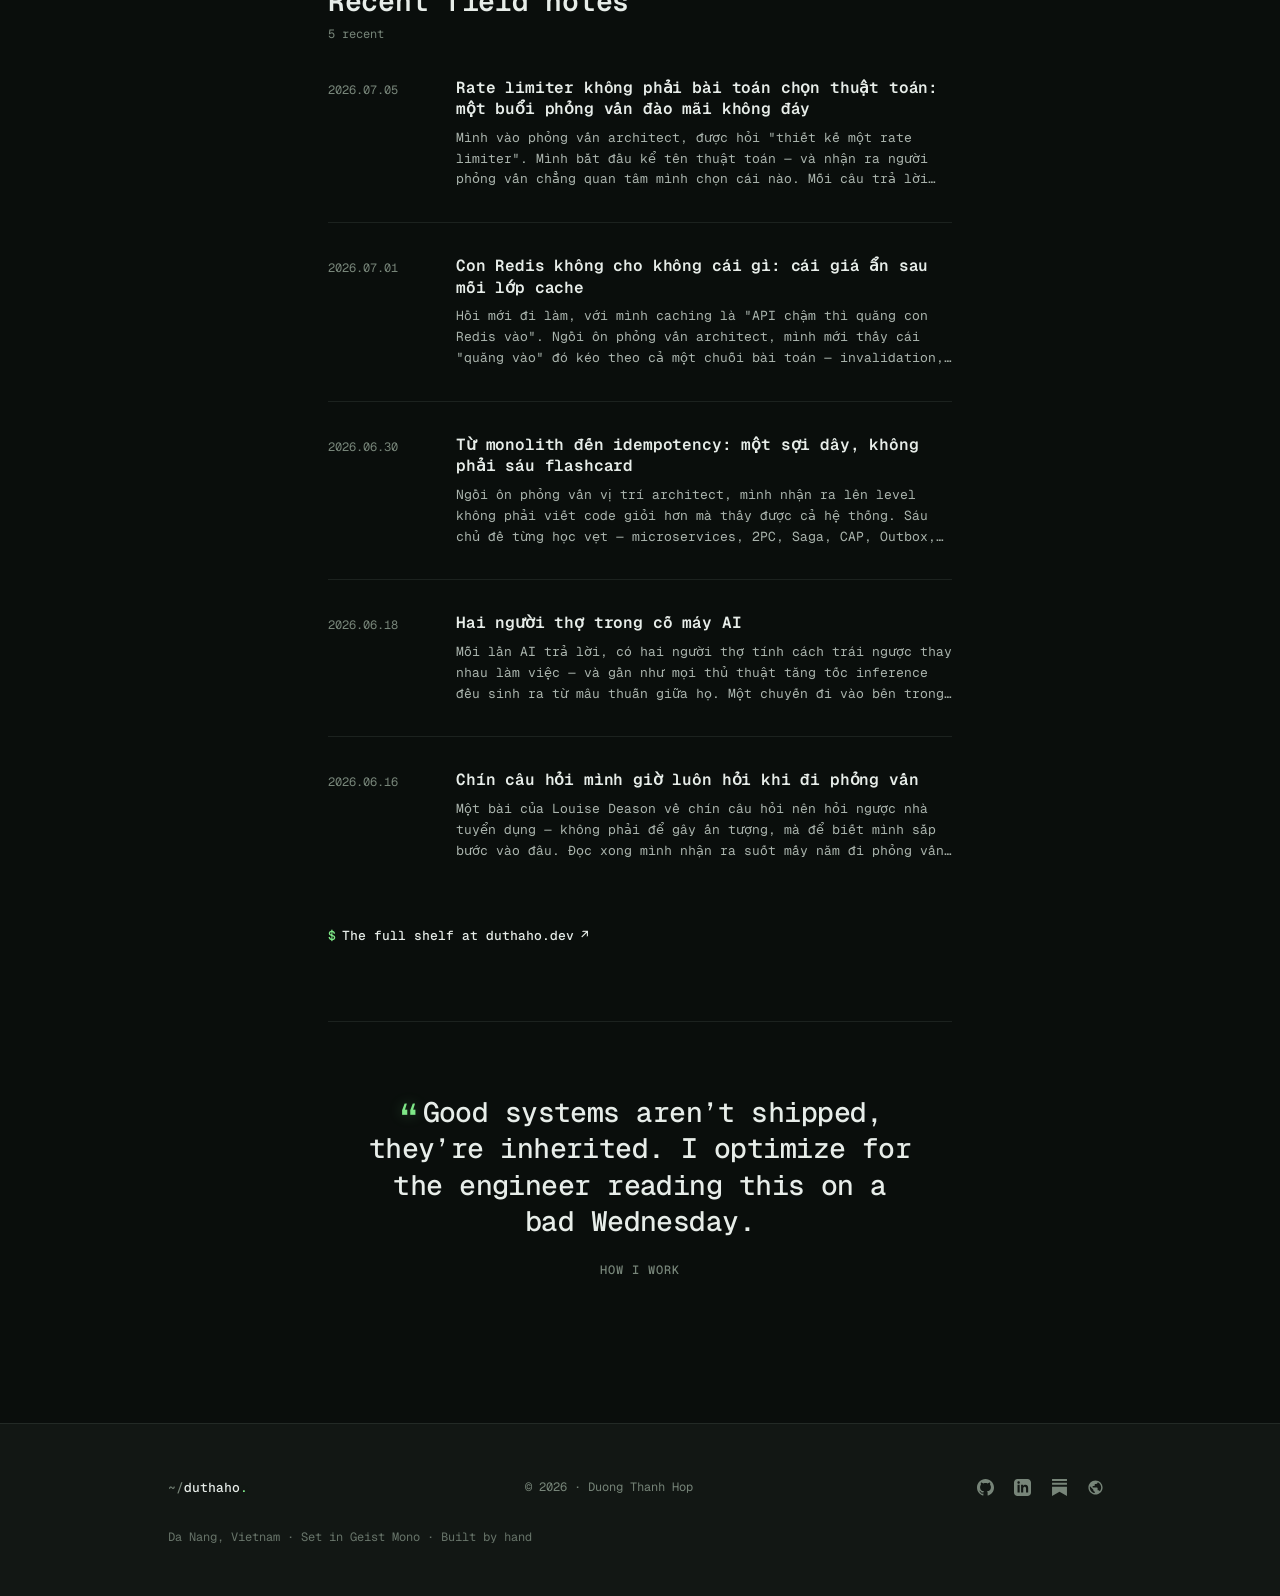
==== commit 4356627d: "Reskin about and résumé to release.bar terminal theme" ====
--- a/index.html
+++ b/index.html
@@ -9,7 +9,7 @@
     <link rel="stylesheet" href="styles.css">
     <link rel="preconnect" href="https://fonts.googleapis.com">
     <link rel="preconnect" href="https://fonts.gstatic.com" crossorigin>
-    <link href="https://fonts.googleapis.com/css2?family=Geist:wght@300;400;500;600;700&family=Geist+Mono:wght@400;500&display=swap" rel="stylesheet">
+    <link href="https://fonts.googleapis.com/css2?family=Geist+Mono:wght@400;500;600;700&display=swap" rel="stylesheet">
 </head>
 <body id="top">
 
--- a/styles.css
+++ b/styles.css
@@ -1,7 +1,8 @@
-/* Hallmark · macrostructure: Long Document · tone: dark technical / terminal · anchor hue: phosphor cyan-teal 195
- * theme: dark-console · paper oklch(17.5% 0.008 255) · accent oklch(80% 0.128 195)
- * display: Geist (grotesque) · body: Geist · label + prompt + stats: Geist Mono · mono-forward
- * genre: dark-technical-terminal · nav: N-terminal bar · footer: Ft-console · glow < 5%, respects reduced-motion
+/* Hallmark · macrostructure: Long Document · tone: release.bar terminal dashboard · anchor: phosphor-green #7ee787
+ * theme: studied-DNA (source: https://release.bar/steipete) · paper #0a0e0c · ink #e7ede9 · interactive accent #7ee787 · registration accent (amber) #f2b544 < 5%
+ * display: Geist Mono · body: Geist Mono · labels + prompt + stats: Geist Mono · mono-forward (single-font terminal)
+ * signature: near-black console field, phosphor-green KPI numbers + nodes, amber ticks/caret, hairline cards & chips
+ * genre: modern-minimal (dark terminal) · nav: terminal bar · footer: console · respects reduced-motion
  */
 
 @import "tokens.css";
@@ -44,8 +45,8 @@
     font-family: var(--font-display);
     font-style: normal;
     color: var(--ink);
-    line-height: 1.12;
-    letter-spacing: -0.02em;
+    line-height: 1.15;
+    letter-spacing: -0.01em;  /* mono: keep tracking gentle so glyphs don't collide */
     margin: 0;
     overflow-wrap: anywhere;
     min-width: 0;
@@ -189,23 +190,30 @@
 /* section head — mono code label above title */
 .shead { margin-bottom: var(--space-lg); }
 .shead__label {
-    display: inline-flex;
-    align-items: center;
-    gap: 0.5rem;
-    font-family: var(--font-mono);
-    font-size: var(--text-xs);
-    letter-spacing: 0.08em;
+    display: flex;
+    align-items: center;
+    gap: 0.6rem;
+    font-family: var(--font-mono);
+    font-size: var(--text-xs);
+    letter-spacing: 0.14em;
     text-transform: uppercase;
-    color: var(--signal-2);
+    color: var(--mark-2);
     margin-bottom: var(--space-sm);
 }
 .shead__label::before {
+    content: "▎";
+    color: var(--mark);
+    flex: none;
+    font-size: 1.1em;
+    line-height: 1;
+}
+/* dotted registration rule trailing the label — a drawing callout */
+.shead__label::after {
     content: "";
-    width: 6px; height: 6px;
-    transform: rotate(45deg);
-    background: var(--signal);
-    box-shadow: 0 0 8px var(--glow);
-    flex: none;
+    flex: 1;
+    height: 0;
+    border-top: 1px dotted var(--leader);
+    margin-left: 0.3rem;
 }
 .shead__title {
     font-size: var(--text-2xl);
@@ -261,8 +269,8 @@
 .hero__eyebrow .sep { color: var(--rule-2); }
 .hero__name {
     font-size: var(--text-display);
-    font-weight: 600;
-    letter-spacing: -0.035em;
+    font-weight: 700;
+    letter-spacing: -0.02em;  /* mono display — tight but not colliding */
     margin-bottom: var(--space-md);
     display: inline-flex;
     align-items: baseline;
@@ -273,8 +281,8 @@
     width: 0.5ch;
     height: 0.92em;
     margin-left: 0.12em;
-    background: var(--signal);
-    box-shadow: 0 0 12px var(--glow);
+    background: var(--mark);
+    box-shadow: 0 0 12px var(--mark-soft);
     transform: translateY(0.06em);
 }
 @media (prefers-reduced-motion: no-preference) {
@@ -318,8 +326,9 @@
     box-shadow: 0 0 6px var(--glow);
 }
 .hero__stats b {
-    color: var(--ink);
-    font-weight: 600;
+    color: var(--signal);
+    text-shadow: 0 0 12px var(--glow-soft);
+    font-weight: 700;
     font-variant-numeric: tabular-nums;
     letter-spacing: -0.01em;
 }
@@ -356,6 +365,118 @@
     background: var(--signal-soft);
     border-color: var(--signal-line);
     color: var(--signal-2);
+}
+
+/* ============================================================
+   Fetch panel — the signature: an "as-built" drawing frame with
+   terminal ASCII art + neofetch-style dotted-leader fields.
+   Mirrors the GitHub profile card so site and profile read as one set.
+   ============================================================ */
+.fetch {
+    position: relative;
+    margin: var(--space-xl) 0 0;
+    padding: var(--space-md) var(--space-lg) var(--space-lg);
+    border: 1px solid var(--rule-2);
+    background: color-mix(in oklab, var(--paper-2) 45%, transparent);
+    display: grid;
+    grid-template-columns: auto minmax(0, 1fr);
+    column-gap: clamp(var(--space-lg), 4vw, var(--space-2xl));
+    row-gap: var(--space-md);
+    align-items: center;
+}
+/* corner registration ticks — the drafting crop marks */
+.fetch::before,
+.fetch::after {
+    content: "";
+    position: absolute;
+    width: 10px; height: 10px;
+    border: solid var(--mark);
+    opacity: 0.9;
+}
+.fetch::before { top: -1px; left: -1px; border-width: 2px 0 0 2px; }
+.fetch::after  { bottom: -1px; right: -1px; border-width: 0 2px 2px 0; }
+
+.fetch__stamp {
+    grid-column: 1 / -1;
+    display: flex;
+    flex-wrap: wrap;
+    align-items: baseline;
+    justify-content: space-between;
+    gap: 0.4rem 1.5rem;
+    font-family: var(--font-mono);
+    font-size: 0.68rem;
+    letter-spacing: 0.16em;
+    text-transform: uppercase;
+    color: var(--ink-3);
+    border-bottom: 1px solid var(--rule);
+    padding-bottom: var(--space-xs);
+}
+.fetch__stamp i { font-style: normal; color: var(--mark); margin-right: 0.5em; }
+
+.fetch__art {
+    margin: 0;
+    align-self: center;
+    font-family: var(--font-mono);
+    font-size: 0.82rem;
+    line-height: 1.5;
+    white-space: pre;
+    color: var(--signal);
+    overflow: hidden;
+}
+.fetch__art b { color: var(--ink); font-weight: 400; }
+
+.fetch__info {
+    margin: 0;
+    align-self: center;
+    font-family: var(--font-mono);
+    font-size: var(--text-sm);
+    line-height: 1.5;
+    min-width: 0;
+}
+.fetch__head {
+    grid-column: 1 / -1;
+    display: flex;
+    align-items: center;
+    gap: 0.7ch;
+    color: var(--mark-2);
+    font-weight: 600;
+    margin-top: 0.7em;
+}
+.fetch__info > .fetch__head:first-child { margin-top: 0; }
+.fetch__head::after {
+    content: "";
+    flex: 1;
+    height: 0;
+    border-top: 1px solid var(--mark-line);
+    opacity: 0.55;
+}
+.fetch__row {
+    display: grid;
+    grid-template-columns: max-content minmax(1.5ch, 1fr) auto;
+    align-items: baseline;
+    column-gap: 0.7ch;
+    padding-block: 0.5px;
+}
+.fetch__row dt { color: var(--ink-3); white-space: nowrap; }
+.fetch__lead {
+    border-bottom: 1px dotted var(--leader);
+    transform: translateY(-0.3em);
+    height: 0;
+}
+.fetch__row dd { margin: 0; color: var(--ink); }
+.fetch__row dd a {
+    color: var(--signal-2);
+    border-bottom: 1px solid transparent;
+    transition: border-color var(--dur-short) var(--ease-out);
+}
+.fetch__row dd a:hover { border-color: var(--signal-line); }
+
+@media (max-width: 640px) {
+    .fetch { grid-template-columns: 1fr; padding: var(--space-md) var(--space-md) var(--space-lg); }
+    .fetch__art { font-size: 0.76rem; justify-self: start; }
+    .fetch__row { grid-template-columns: max-content 1fr; }
+    .fetch__lead { display: none; }
+    .fetch__row dd { grid-column: 1 / -1; padding-left: 0; color: var(--ink); }
 }
 
 /* ============================================================
